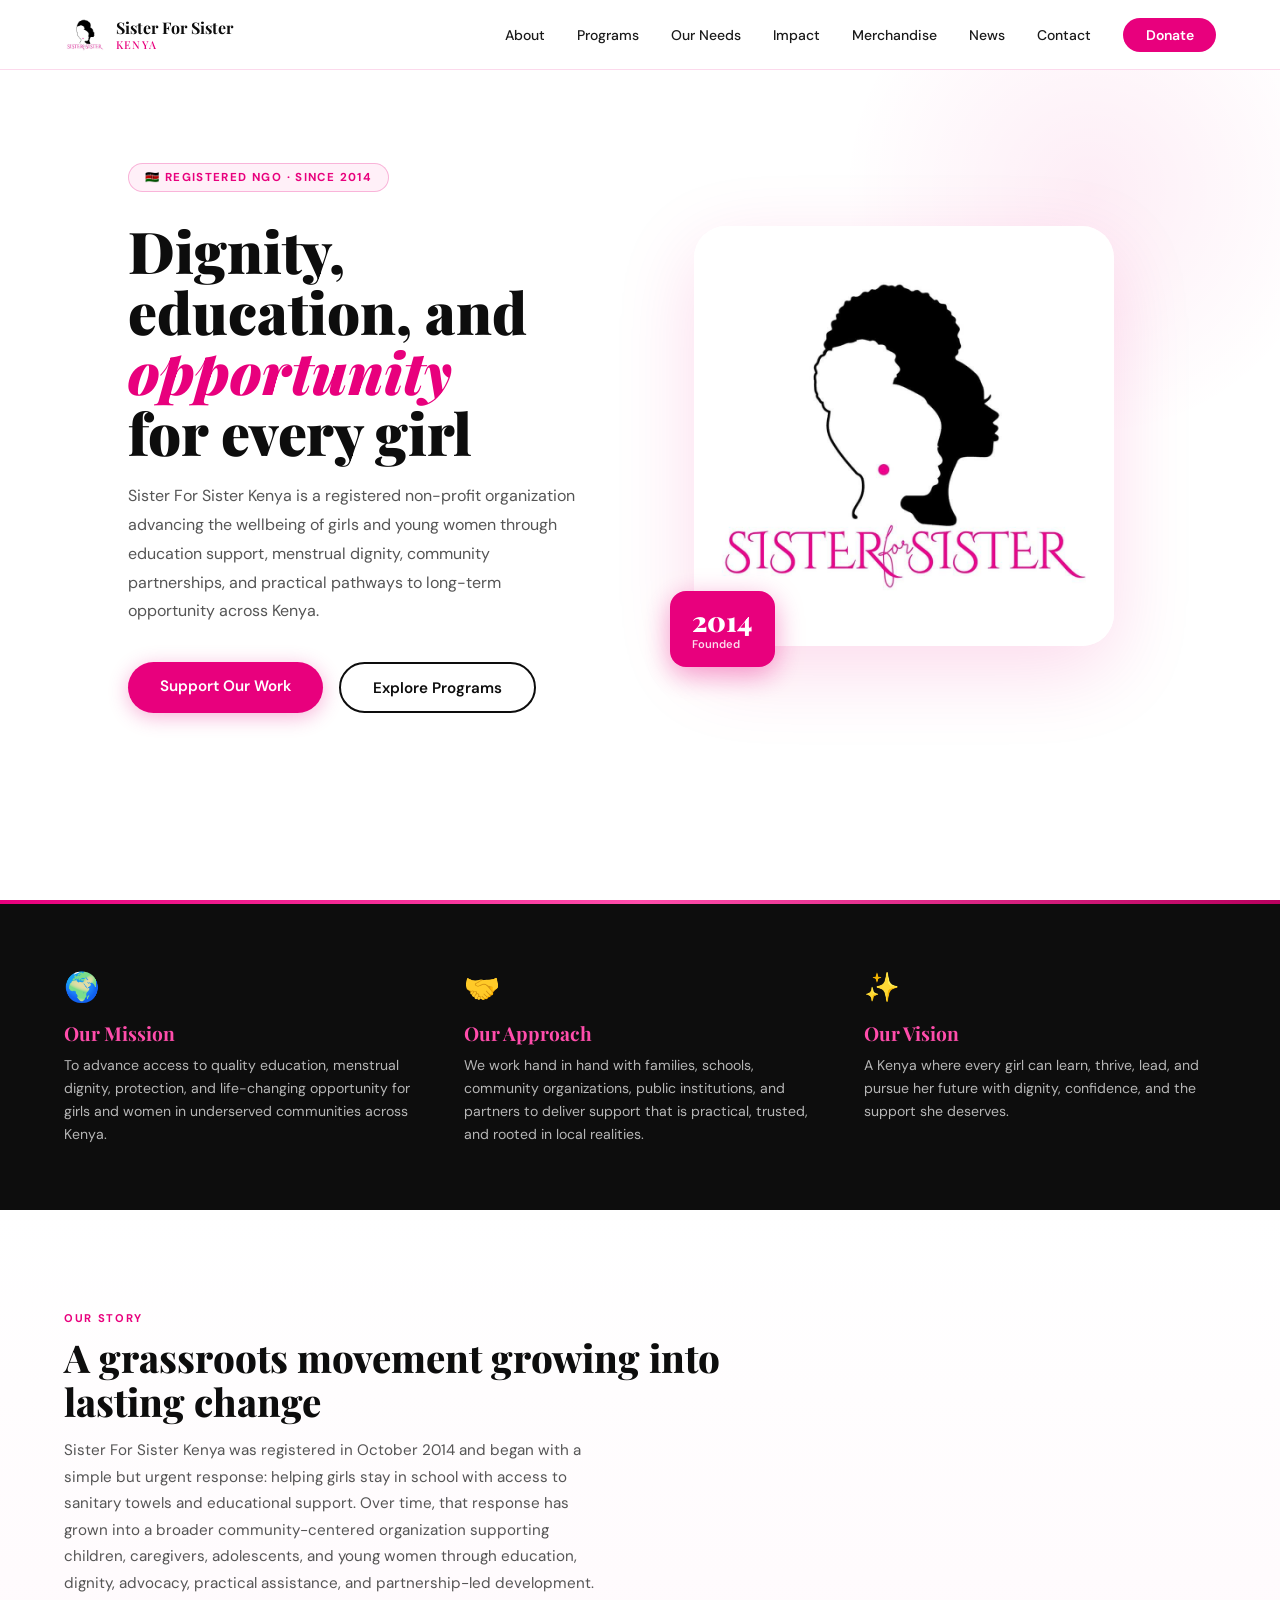
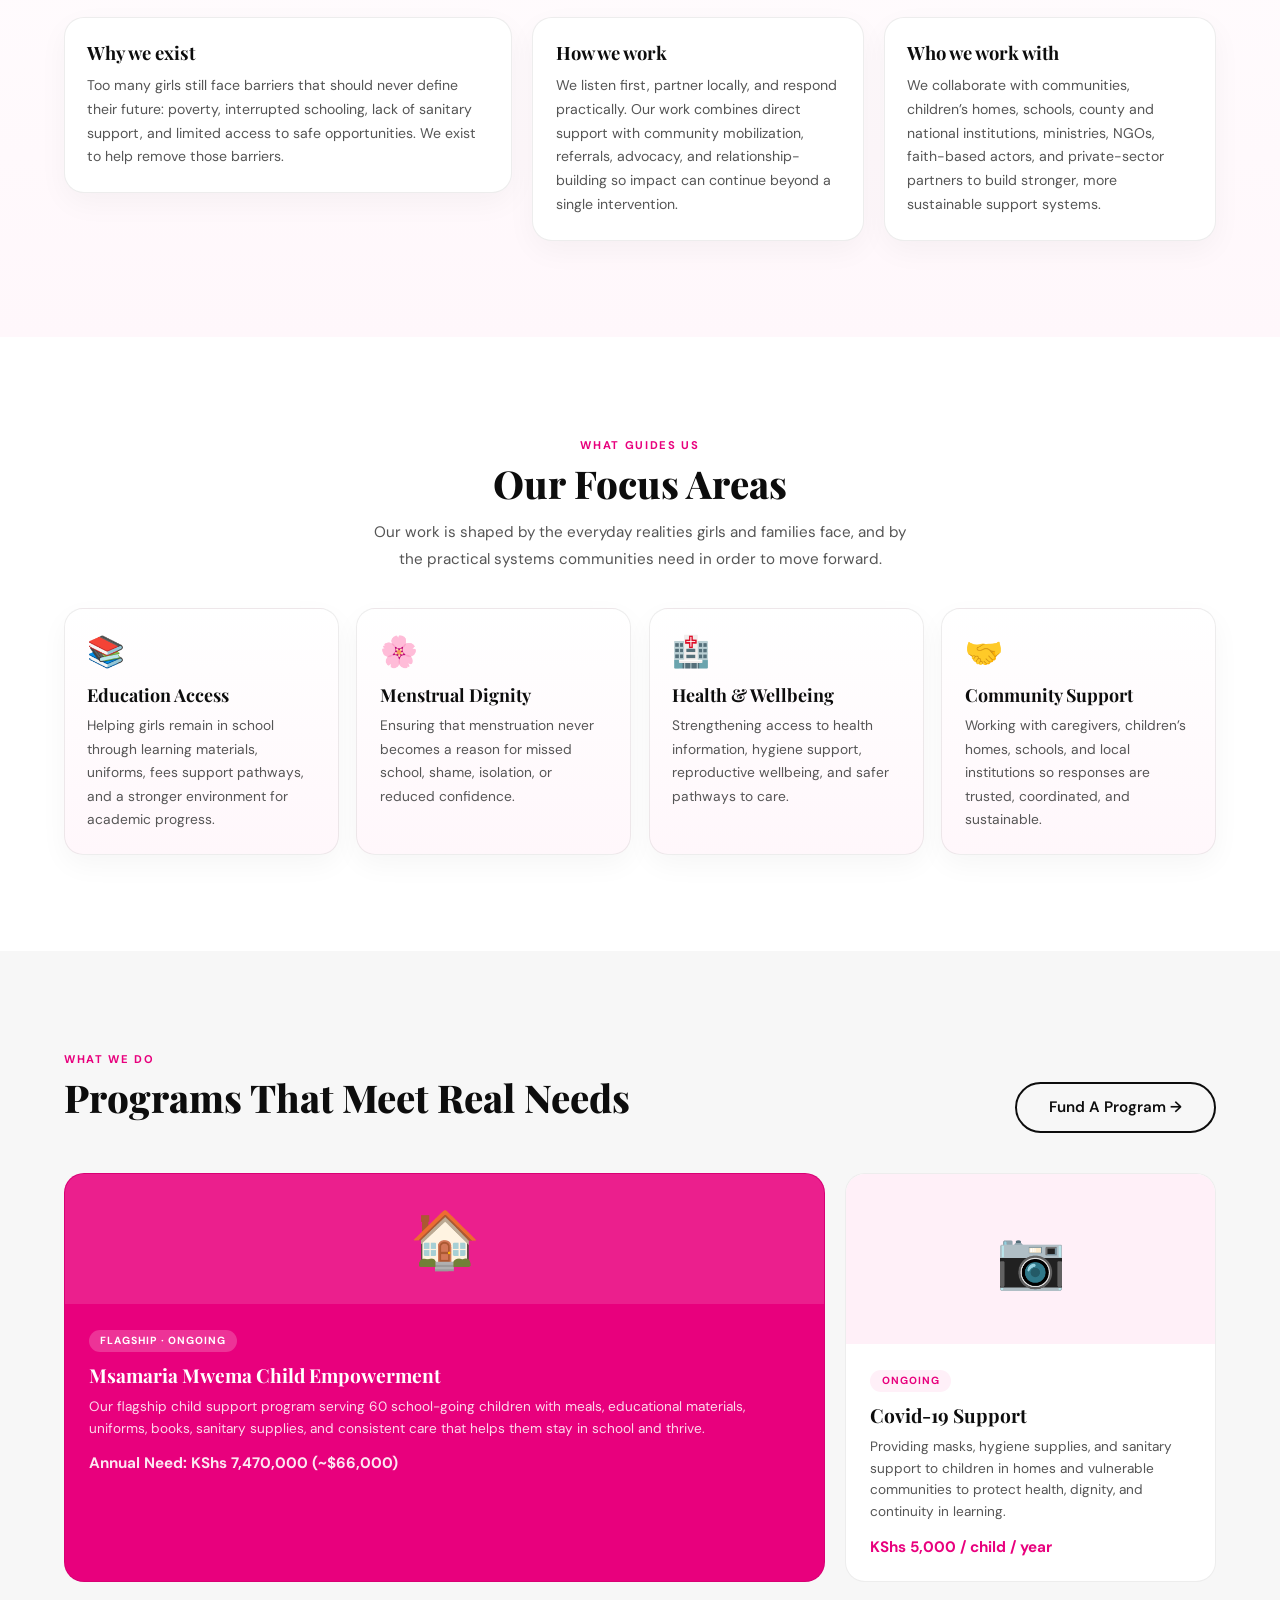
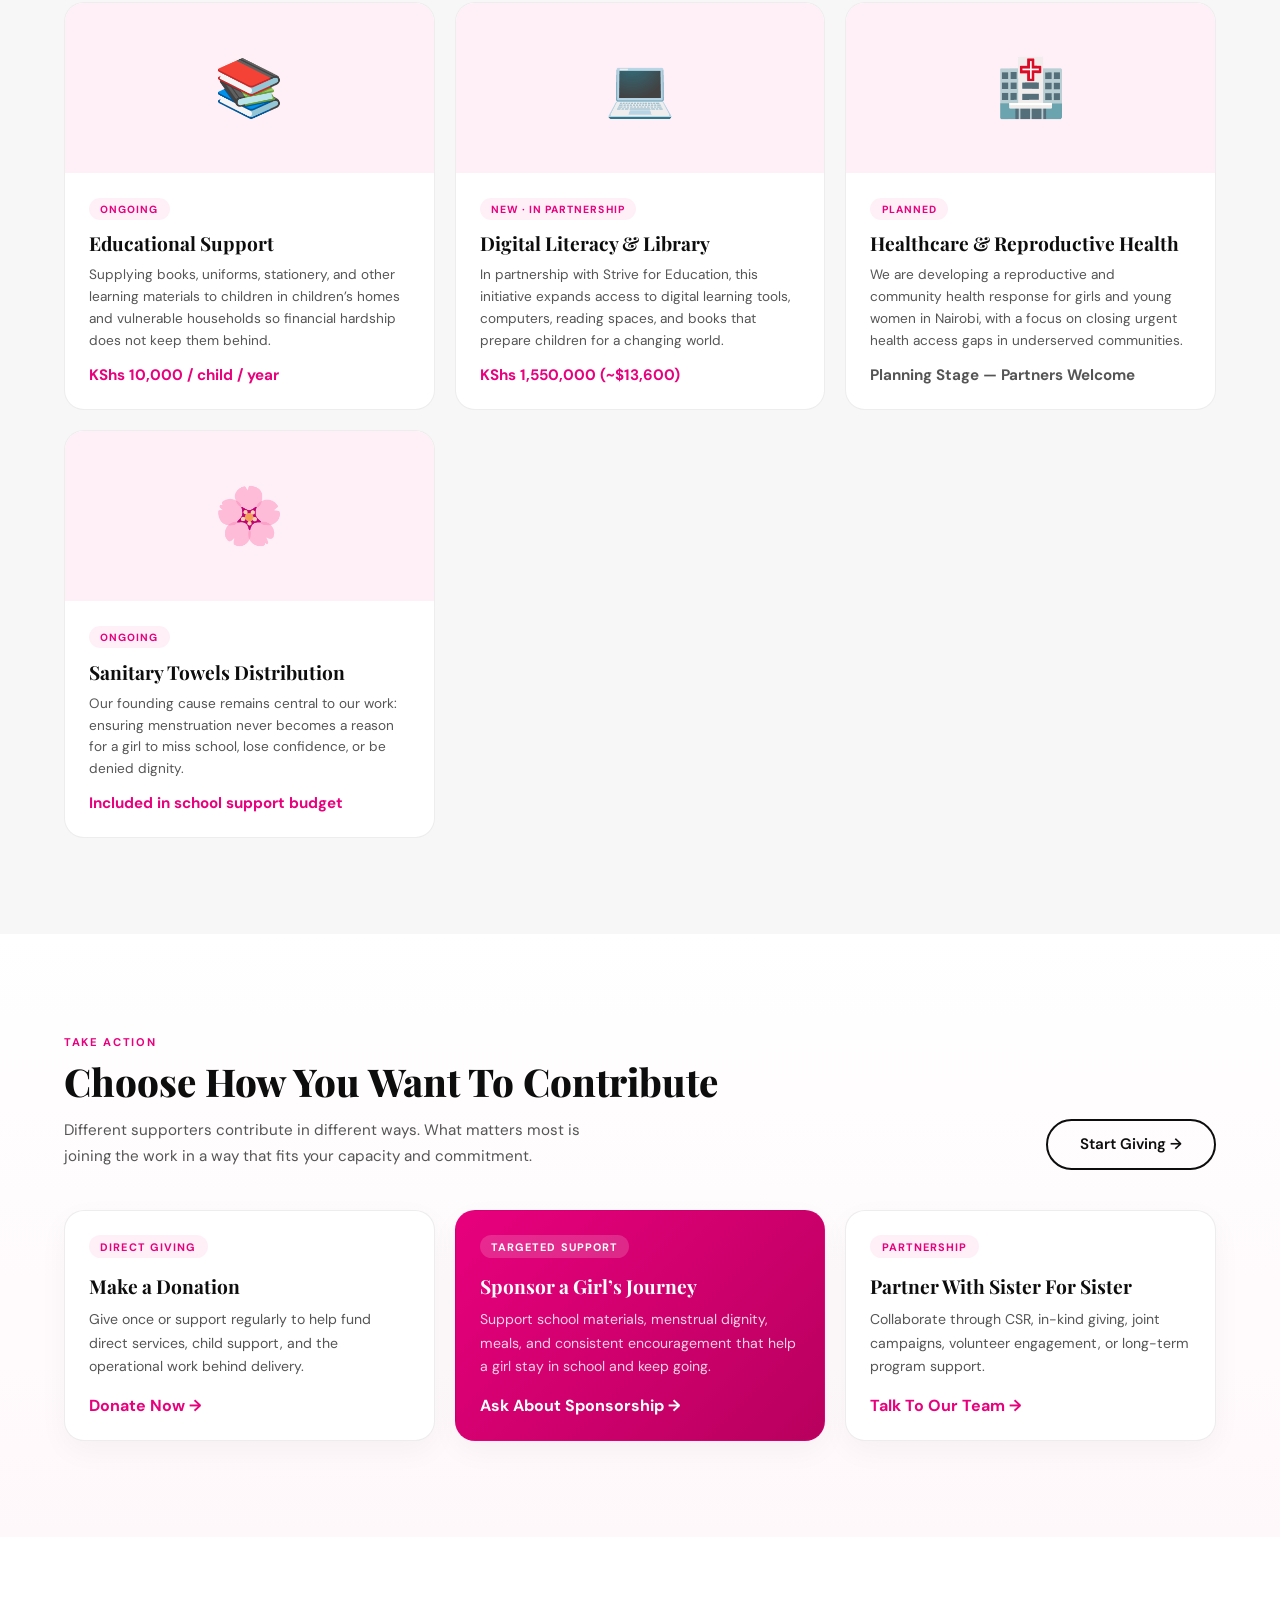
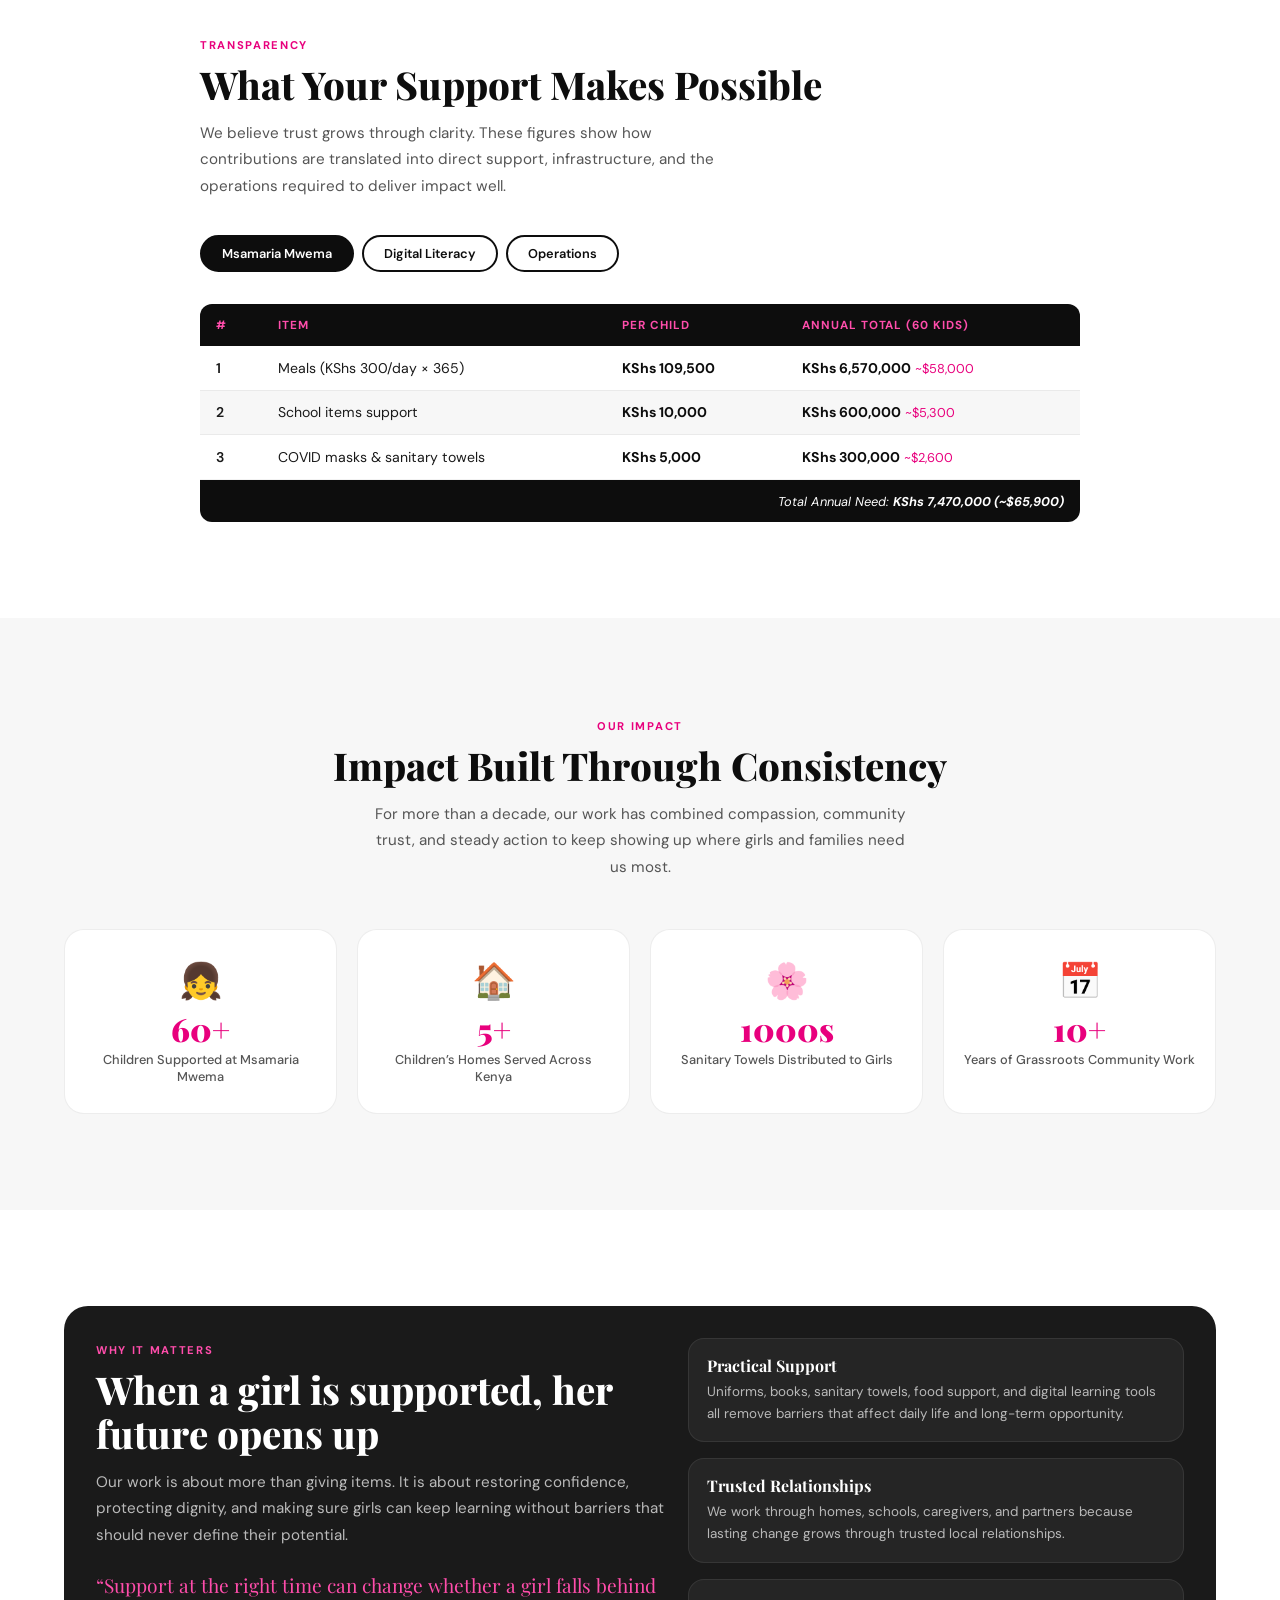
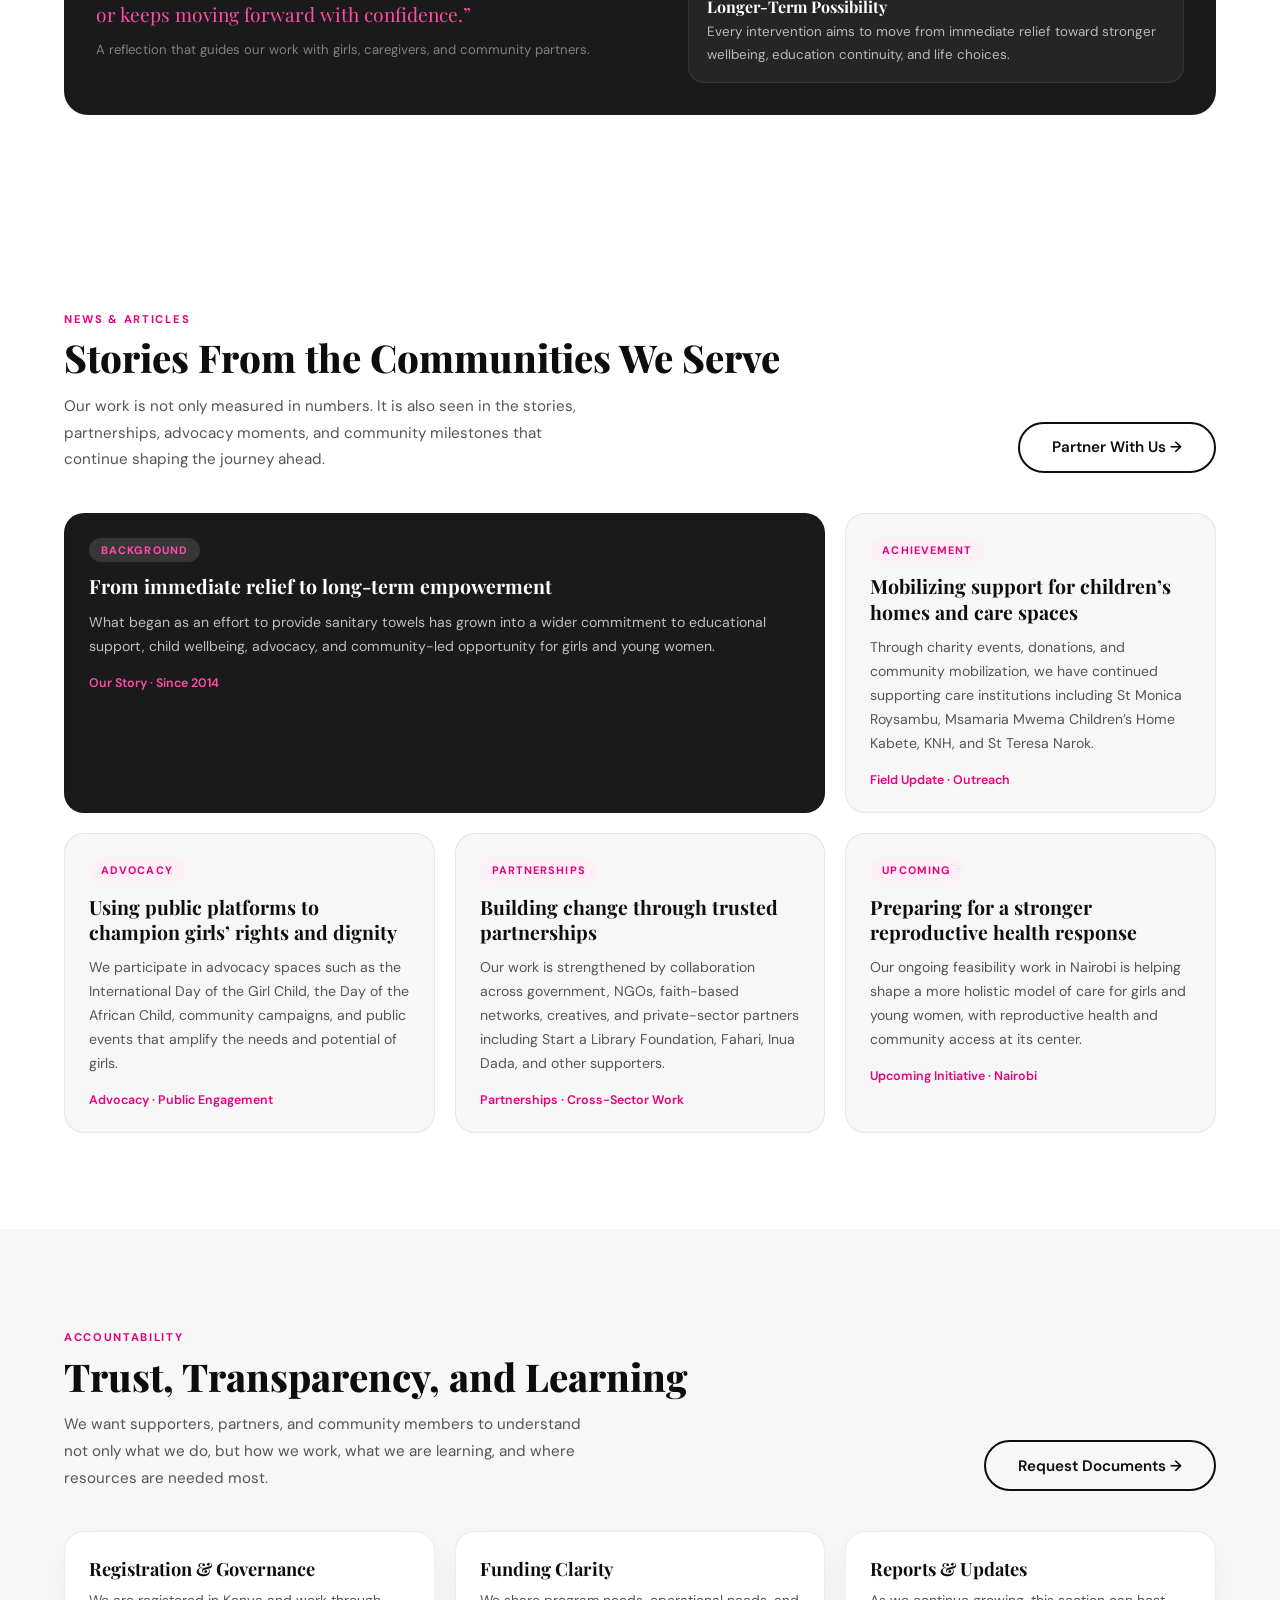
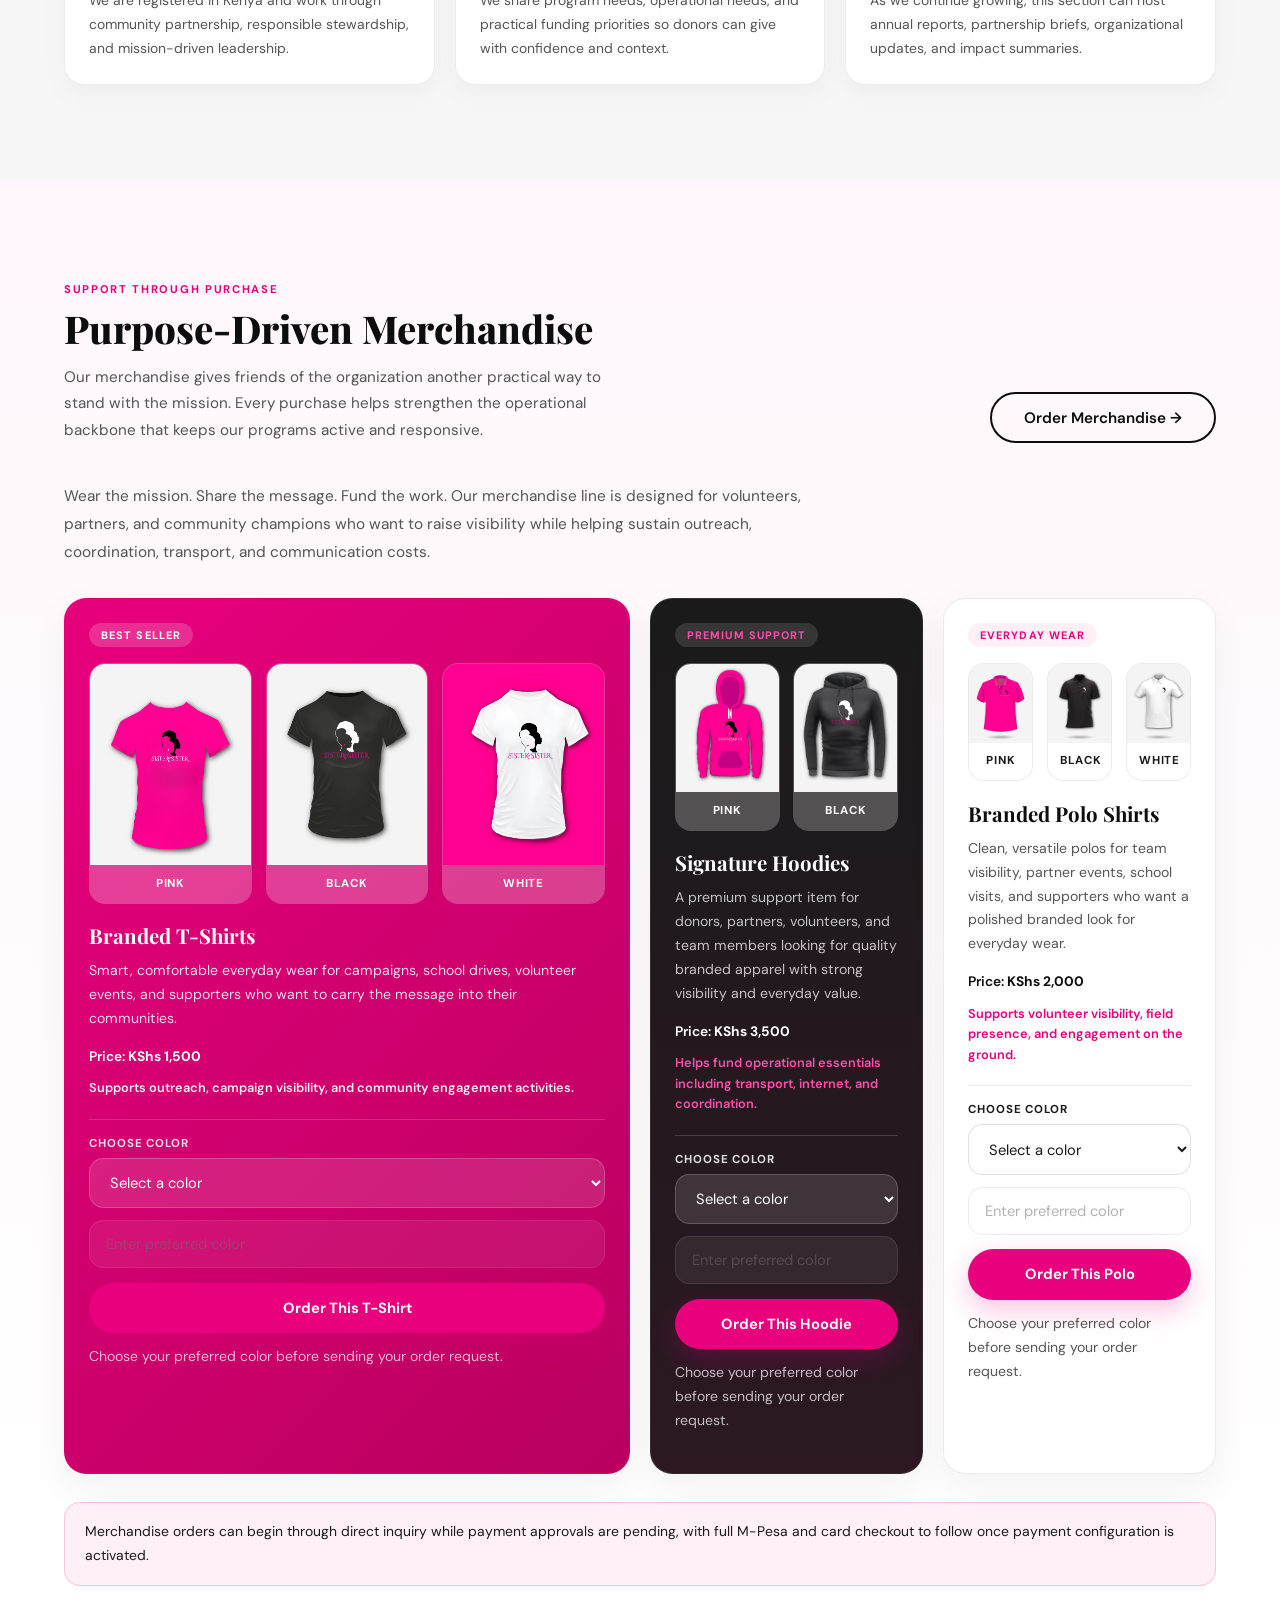
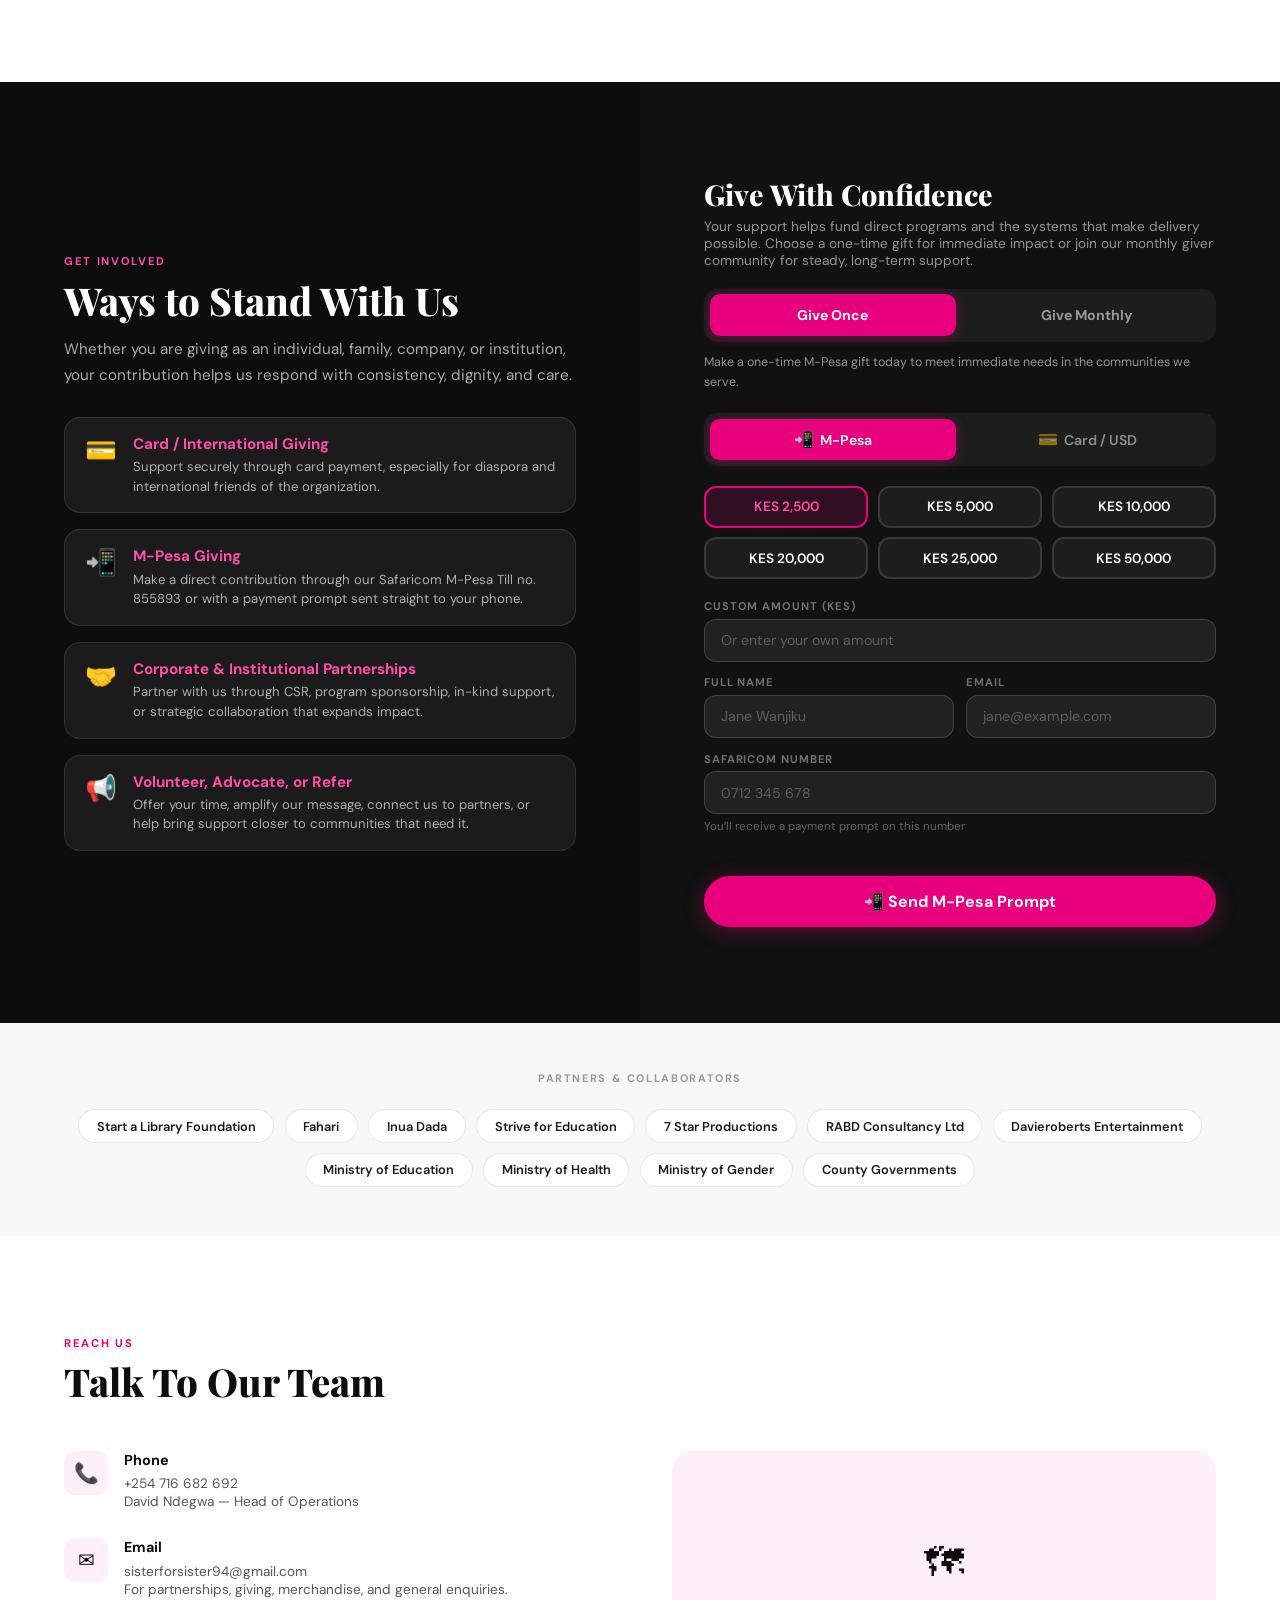
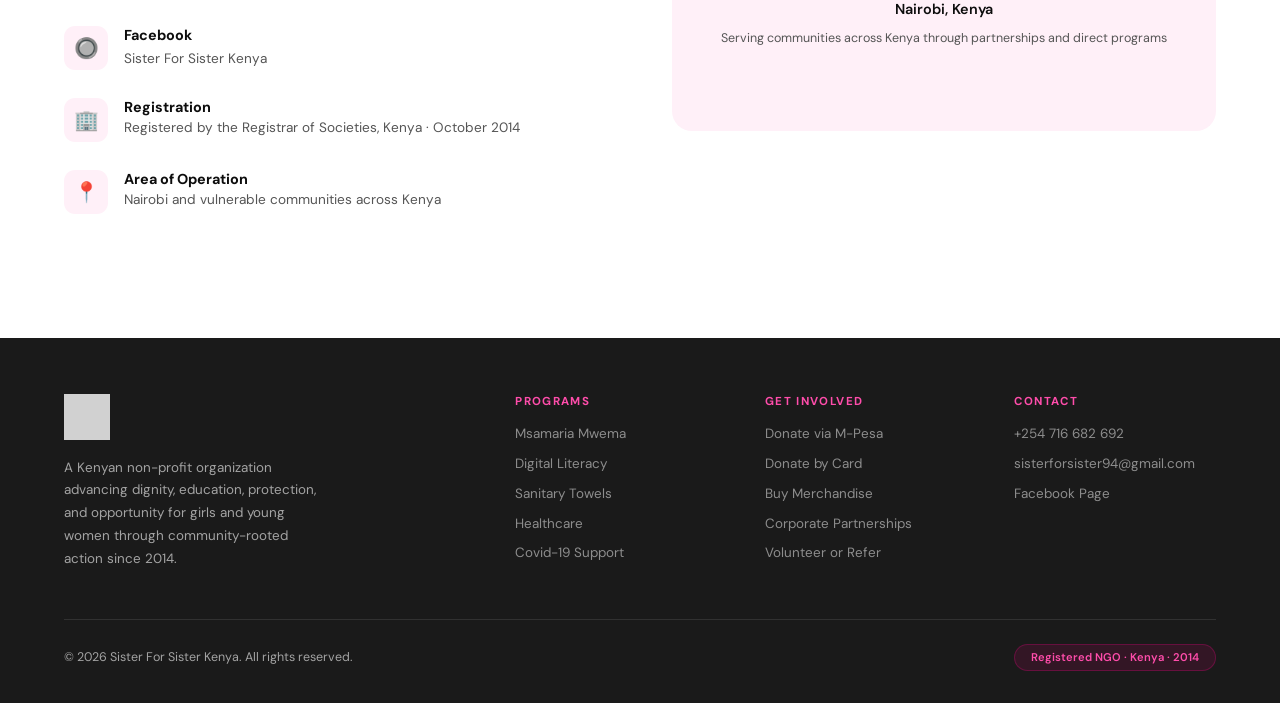
==== index.html @ 3ea76395 "fixed image path" ====
<!DOCTYPE html>
<html lang="en">
<head>
  <meta charset="UTF-8"/>
  <meta name="viewport" content="width=device-width, initial-scale=1.0"/>
  <title>Sister For Sister Kenya</title>
  <link href="https://fonts.googleapis.com/css2?family=Playfair+Display:ital,wght@0,400;0,700;0,900;1,400&family=DM+Sans:wght@300;400;500;600;700&display=swap" rel="stylesheet"/>
  <link rel="stylesheet" href="styles.css"/>
  <!-- Flutterwave.js — handles secure card & international payments -->
  <script src="https://checkout.flutterwave.com/v3.js"></script>
</head>
<body>

<!-- NAV -->
<nav id="mainNav">
  <div class="nav-logo">
    <img src="/Images/logo.jpg" alt="Sister For Sister Kenya"/>
    <span>Sister For Sister<em>Kenya</em></span>
  </div>
  <ul class="nav-links">
    <li><a href="#about">About</a></li>
    <li><a href="#programs">Programs</a></li>
    <li><a href="#needs">Our Needs</a></li>
    <li><a href="#impact">Impact</a></li>
    <li><a href="#merchandise">Merchandise</a></li>
    <li><a href="#news">News</a></li>
    <li><a href="#contact">Contact</a></li>
    <li><a href="#donate" class="nav-cta">Donate</a></li>
  </ul>
  <button class="hamburger" id="hamburger" aria-label="Menu" aria-expanded="false">
    <span></span><span></span><span></span>
  </button>
</nav>

<!-- MOBILE MENU -->
<div class="mobile-menu" id="mobileMenu">
  <a href="#about">About</a>
  <a href="#programs">Programs</a>
  <a href="#needs">Our Needs</a>
  <a href="#impact">Impact</a>
  <a href="#merchandise">Merchandise</a>
  <a href="#news">News</a>
  <a href="#contact">Contact</a>
  <a href="#donate" class="btn-pink-mob">Donate Now</a>
</div>

<!-- HERO -->
<section class="hero" id="about">
  <div class="hero-left">
    <div class="hero-eyebrow">&#127472;&#127466; Registered NGO &middot; Since 2014</div>
    <h1>Dignity, education, and<br/><span class="accent">opportunity</span><br/>for every girl</h1>
    <p class="hero-desc">Sister For Sister Kenya is a registered non-profit organization advancing the wellbeing of girls and young women through education support, menstrual dignity, community partnerships, and practical pathways to long-term opportunity across Kenya.</p>
    <div class="hero-actions">
      <a href="#donate" class="btn-pink">Support Our Work</a>
      <a href="#programs" class="btn-outline">Explore Programs</a>
    </div>
  </div>
  <div class="hero-right">
    <div class="hero-img-wrap">
      <img src="/Images/logo.jpg" alt="Sister For Sister Kenya"/>
      <div class="hero-stat">
        <div class="num">2014</div>
        <div class="lbl">Founded</div>
      </div>
    </div>
  </div>
</section>

<div class="divider"></div>

<!-- MISSION -->
<div class="mission-band">
  <div class="mission-item">
    <div class="icon">&#127757;</div>
    <h3>Our Mission</h3>
    <p>To advance access to quality education, menstrual dignity, protection, and life-changing opportunity for girls and women in underserved communities across Kenya.</p>
  </div>
  <div class="mission-item">
    <div class="icon">&#129309;</div>
    <h3>Our Approach</h3>
    <p>We work hand in hand with families, schools, community organizations, public institutions, and partners to deliver support that is practical, trusted, and rooted in local realities.</p>
  </div>
  <div class="mission-item">
    <div class="icon">&#10024;</div>
    <h3>Our Vision</h3>
    <p>A Kenya where every girl can learn, thrive, lead, and pursue her future with dignity, confidence, and the support she deserves.</p>
  </div>
</div>

<!-- STORY / BACKGROUND -->
<section class="story-section">
  <div class="story-grid">
    <div class="story-copy">
      <span class="section-label">Our Story</span>
      <h2 class="section-title">A grassroots movement growing into lasting change</h2>
      <p class="section-sub">Sister For Sister Kenya was registered in October 2014 and began with a simple but urgent response: helping girls stay in school with access to sanitary towels and educational support. Over time, that response has grown into a broader community-centered organization supporting children, caregivers, adolescents, and young women through education, dignity, advocacy, practical assistance, and partnership-led development.</p>
    </div>
    <div class="story-card">
      <h3>Why we exist</h3>
      <p>Too many girls still face barriers that should never define their future: poverty, interrupted schooling, lack of sanitary support, and limited access to safe opportunities. We exist to help remove those barriers.</p>
    </div>
    <div class="story-card">
      <h3>How we work</h3>
      <p>We listen first, partner locally, and respond practically. Our work combines direct support with community mobilization, referrals, advocacy, and relationship-building so impact can continue beyond a single intervention.</p>
    </div>
    <div class="story-card">
      <h3>Who we work with</h3>
      <p>We collaborate with communities, children&rsquo;s homes, schools, county and national institutions, ministries, NGOs, faith-based actors, and private-sector partners to build stronger, more sustainable support systems.</p>
    </div>
  </div>
</section>

<!-- PRIORITIES -->
<section class="priorities-section">
  <div class="text-center">
    <span class="section-label">What Guides Us</span>
    <h2 class="section-title">Our Focus Areas</h2>
    <p class="section-sub">Our work is shaped by the everyday realities girls and families face, and by the practical systems communities need in order to move forward.</p>
  </div>
  <div class="priorities-grid">
    <div class="priority-card">
      <div class="priority-icon">&#128218;</div>
      <h3>Education Access</h3>
      <p>Helping girls remain in school through learning materials, uniforms, fees support pathways, and a stronger environment for academic progress.</p>
    </div>
    <div class="priority-card">
      <div class="priority-icon">&#127800;</div>
      <h3>Menstrual Dignity</h3>
      <p>Ensuring that menstruation never becomes a reason for missed school, shame, isolation, or reduced confidence.</p>
    </div>
    <div class="priority-card">
      <div class="priority-icon">&#127973;</div>
      <h3>Health &amp; Wellbeing</h3>
      <p>Strengthening access to health information, hygiene support, reproductive wellbeing, and safer pathways to care.</p>
    </div>
    <div class="priority-card">
      <div class="priority-icon">&#129309;</div>
      <h3>Community Support</h3>
      <p>Working with caregivers, children&rsquo;s homes, schools, and local institutions so responses are trusted, coordinated, and sustainable.</p>
    </div>
  </div>
</section>

<!-- PROGRAMS -->
<section class="programs-section" id="programs">
  <div class="programs-header">
    <div>
      <span class="section-label">What We Do</span>
      <h2 class="section-title">Programs That Meet Real Needs</h2>
    </div>
    <a href="#donate" class="btn-outline">Fund A Program &rarr;</a>
  </div>
  <div class="programs-grid">
    <div class="program-card featured">
      <div class="card-icon-wrap">&#127968;</div>
      <div class="card-body">
        <span class="card-tag">Flagship &middot; Ongoing</span>
        <h3>Msamaria Mwema Child Empowerment</h3>
        <p>Our flagship child support program serving 60 school-going children with meals, educational materials, uniforms, books, sanitary supplies, and consistent care that helps them stay in school and thrive.</p>
        <div class="card-amount">Annual Need: KShs 7,470,000 (~&#36;66,000)</div>
      </div>
    </div>
    <div class="program-card">
      <div class="card-icon-wrap">&#128247;</div>
      <div class="card-body">
        <span class="card-tag">Ongoing</span>
        <h3>Covid-19 Support</h3>
        <p>Providing masks, hygiene supplies, and sanitary support to children in homes and vulnerable communities to protect health, dignity, and continuity in learning.</p>
        <div class="card-amount">KShs 5,000 / child / year</div>
      </div>
    </div>
    <div class="program-card">
      <div class="card-icon-wrap">&#128218;</div>
      <div class="card-body">
        <span class="card-tag">Ongoing</span>
        <h3>Educational Support</h3>
        <p>Supplying books, uniforms, stationery, and other learning materials to children in children&rsquo;s homes and vulnerable households so financial hardship does not keep them behind.</p>
        <div class="card-amount">KShs 10,000 / child / year</div>
      </div>
    </div>
    <div class="program-card">
      <div class="card-icon-wrap">&#128187;</div>
      <div class="card-body">
        <span class="card-tag">New &middot; In Partnership</span>
        <h3>Digital Literacy &amp; Library</h3>
        <p>In partnership with Strive for Education, this initiative expands access to digital learning tools, computers, reading spaces, and books that prepare children for a changing world.</p>
        <div class="card-amount">KShs 1,550,000 (~&#36;13,600)</div>
      </div>
    </div>
    <div class="program-card">
      <div class="card-icon-wrap">&#127973;</div>
      <div class="card-body">
        <span class="card-tag">Planned</span>
        <h3>Healthcare &amp; Reproductive Health</h3>
        <p>We are developing a reproductive and community health response for girls and young women in Nairobi, with a focus on closing urgent health access gaps in underserved communities.</p>
        <div class="card-amount" style="color:var(--grey)">Planning Stage &mdash; Partners Welcome</div>
      </div>
    </div>
    <div class="program-card">
      <div class="card-icon-wrap">&#127800;</div>
      <div class="card-body">
        <span class="card-tag">Ongoing</span>
        <h3>Sanitary Towels Distribution</h3>
        <p>Our founding cause remains central to our work: ensuring menstruation never becomes a reason for a girl to miss school, lose confidence, or be denied dignity.</p>
        <div class="card-amount">Included in school support budget</div>
      </div>
    </div>
  </div>
</section>

<!-- SUPPORT PATHS -->
<section class="support-paths-section">
  <div class="programs-header">
    <div>
      <span class="section-label">Take Action</span>
      <h2 class="section-title">Choose How You Want To Contribute</h2>
      <p class="section-sub">Different supporters contribute in different ways. What matters most is joining the work in a way that fits your capacity and commitment.</p>
    </div>
    <a href="#donate" class="btn-outline">Start Giving &rarr;</a>
  </div>
  <div class="support-paths-grid">
    <div class="support-path-card">
      <span class="support-tag">Direct Giving</span>
      <h3>Make a Donation</h3>
      <p>Give once or support regularly to help fund direct services, child support, and the operational work behind delivery.</p>
      <a href="#donate">Donate Now &rarr;</a>
    </div>
    <div class="support-path-card feature">
      <span class="support-tag">Targeted Support</span>
      <h3>Sponsor a Girl&rsquo;s Journey</h3>
      <p>Support school materials, menstrual dignity, meals, and consistent encouragement that help a girl stay in school and keep going.</p>
      <a href="#contact">Ask About Sponsorship &rarr;</a>
    </div>
    <div class="support-path-card">
      <span class="support-tag">Partnership</span>
      <h3>Partner With Sister For Sister</h3>
      <p>Collaborate through CSR, in-kind giving, joint campaigns, volunteer engagement, or long-term program support.</p>
      <a href="#contact">Talk To Our Team &rarr;</a>
    </div>
  </div>
</section>

<!-- FUNDING NEEDS -->
<section class="needs-section" id="needs">
  <div class="needs-inner">
    <span class="section-label">Transparency</span>
    <h2 class="section-title">What Your Support Makes Possible</h2>
    <p class="section-sub" style="margin-bottom:2.25rem">We believe trust grows through clarity. These figures show how contributions are translated into direct support, infrastructure, and the operations required to deliver impact well.</p>
    <div class="needs-tabs">
      <button class="tab-btn active" onclick="showTab('msamaria', this)">Msamaria Mwema</button>
      <button class="tab-btn" onclick="showTab('digital', this)">Digital Literacy</button>
      <button class="tab-btn" onclick="showTab('ops', this)">Operations</button>
    </div>
    <div id="tab-msamaria" class="tab-content active">
      <table class="needs-table">
        <thead><tr><th>#</th><th>Item</th><th>Per Child</th><th>Annual Total (60 kids)</th></tr></thead>
        <tbody>
          <tr><td>1</td><td>Meals (KShs 300/day &times; 365)</td><td><span class="kes">KShs 109,500</span></td><td><span class="kes">KShs 6,570,000</span><span class="usd">~&#36;58,000</span></td></tr>
          <tr><td>2</td><td>School items support</td><td><span class="kes">KShs 10,000</span></td><td><span class="kes">KShs 600,000</span><span class="usd">~&#36;5,300</span></td></tr>
          <tr><td>3</td><td>COVID masks &amp; sanitary towels</td><td><span class="kes">KShs 5,000</span></td><td><span class="kes">KShs 300,000</span><span class="usd">~&#36;2,600</span></td></tr>
        </tbody>
      </table>
      <div class="table-foot">Total Annual Need: <strong>KShs 7,470,000 (~&#36;65,900)</strong></div>
    </div>
    <div id="tab-digital" class="tab-content">
      <table class="needs-table">
        <thead><tr><th>#</th><th>Item</th><th>Unit Cost</th><th>Total Cost</th></tr></thead>
        <tbody>
          <tr><td>1</td><td>10 Smartphones / Tablets</td><td><span class="kes">KShs 30,000</span></td><td><span class="kes">KShs 300,000</span><span class="usd">~&#36;2,600</span></td></tr>
          <tr><td>2</td><td>5 Desktop computers &amp; accessories</td><td><span class="kes">KShs 50,000</span></td><td><span class="kes">KShs 250,000</span><span class="usd">~&#36;2,200</span></td></tr>
          <tr><td>3</td><td>Library equipment &amp; fittings</td><td>&mdash;</td><td><span class="kes">KShs 500,000</span><span class="usd">~&#36;4,400</span></td></tr>
          <tr><td>4</td><td>Books &amp; reading materials</td><td>&mdash;</td><td><span class="kes">KShs 500,000</span><span class="usd">~&#36;4,400</span></td></tr>
        </tbody>
      </table>
      <div class="table-foot">Total One-Off Need: <strong>KShs 1,550,000 (~&#36;13,600)</strong></div>
    </div>
    <div id="tab-ops" class="tab-content">
      <table class="needs-table">
        <thead><tr><th>#</th><th>Item</th><th>Per Month</th><th>Annual Cost</th></tr></thead>
        <tbody>
          <tr><td>1</td><td>Office space rental</td><td><span class="kes">KShs 30,000</span></td><td><span class="kes">KShs 360,000</span><span class="usd">~&#36;3,185</span></td></tr>
          <tr><td>2</td><td>Volunteer stipends</td><td><span class="kes">KShs 45,000</span></td><td><span class="kes">KShs 540,000</span><span class="usd">~&#36;4,700</span></td></tr>
          <tr><td>3</td><td>Transport, airtime, internet &amp; stationery</td><td><span class="kes">KShs 50,000</span></td><td><span class="kes">KShs 600,000</span><span class="usd">~&#36;5,300</span></td></tr>
        </tbody>
      </table>
      <div class="table-foot">Total Annual Operations: <strong>KShs 1,500,000 (~&#36;13,185)</strong></div>
    </div>
  </div>
</section>

<!-- IMPACT -->
<section class="impact-section" id="impact">
  <div class="text-center">
    <span class="section-label">Our Impact</span>
    <h2 class="section-title">Impact Built Through Consistency</h2>
    <p class="section-sub">For more than a decade, our work has combined compassion, community trust, and steady action to keep showing up where girls and families need us most.</p>
  </div>
  <div class="impact-grid">
    <div class="impact-card"><div class="em">&#128103;</div><div class="num">60+</div><div class="lbl">Children Supported at Msamaria Mwema</div></div>
    <div class="impact-card"><div class="em">&#127968;</div><div class="num">5+</div><div class="lbl">Children&rsquo;s Homes Served Across Kenya</div></div>
    <div class="impact-card"><div class="em">&#127800;</div><div class="num">1000s</div><div class="lbl">Sanitary Towels Distributed to Girls</div></div>
    <div class="impact-card"><div class="em">&#128197;</div><div class="num">10+</div><div class="lbl">Years of Grassroots Community Work</div></div>
  </div>
</section>

<!-- STORY HIGHLIGHT -->
<section class="story-highlight-section">
  <div class="story-highlight-card">
    <div class="story-highlight-copy">
      <span class="section-label">Why It Matters</span>
      <h2 class="section-title">When a girl is supported, her future opens up</h2>
      <p class="section-sub">Our work is about more than giving items. It is about restoring confidence, protecting dignity, and making sure girls can keep learning without barriers that should never define their potential.</p>
      <blockquote class="story-quote">&ldquo;Support at the right time can change whether a girl falls behind or keeps moving forward with confidence.&rdquo;</blockquote>
      <p class="story-attrib">A reflection that guides our work with girls, caregivers, and community partners.</p>
    </div>
    <div class="story-highlight-points">
      <div class="highlight-point">
        <h3>Practical Support</h3>
        <p>Uniforms, books, sanitary towels, food support, and digital learning tools all remove barriers that affect daily life and long-term opportunity.</p>
      </div>
      <div class="highlight-point">
        <h3>Trusted Relationships</h3>
        <p>We work through homes, schools, caregivers, and partners because lasting change grows through trusted local relationships.</p>
      </div>
      <div class="highlight-point">
        <h3>Longer-Term Possibility</h3>
        <p>Every intervention aims to move from immediate relief toward stronger wellbeing, education continuity, and life choices.</p>
      </div>
    </div>
  </div>
</section>

<!-- NEWS / ARTICLES -->
<section class="articles-section" id="news">
  <div class="programs-header">
    <div>
      <span class="section-label">News &amp; Articles</span>
      <h2 class="section-title">Stories From the Communities We Serve</h2>
      <p class="section-sub">Our work is not only measured in numbers. It is also seen in the stories, partnerships, advocacy moments, and community milestones that continue shaping the journey ahead.</p>
    </div>
    <a href="#contact" class="btn-outline">Partner With Us &rarr;</a>
  </div>
  <div class="articles-grid">
    <article class="article-card article-featured">
      <span class="article-tag">Background</span>
      <h3>From immediate relief to long-term empowerment</h3>
      <p>What began as an effort to provide sanitary towels has grown into a wider commitment to educational support, child wellbeing, advocacy, and community-led opportunity for girls and young women.</p>
      <div class="article-meta">Our Story &middot; Since 2014</div>
    </article>
    <article class="article-card">
      <span class="article-tag">Achievement</span>
      <h3>Mobilizing support for children&rsquo;s homes and care spaces</h3>
      <p>Through charity events, donations, and community mobilization, we have continued supporting care institutions including St Monica Roysambu, Msamaria Mwema Children&rsquo;s Home Kabete, KNH, and St Teresa Narok.</p>
      <div class="article-meta">Field Update &middot; Outreach</div>
    </article>
    <article class="article-card">
      <span class="article-tag">Advocacy</span>
      <h3>Using public platforms to champion girls&rsquo; rights and dignity</h3>
      <p>We participate in advocacy spaces such as the International Day of the Girl Child, the Day of the African Child, community campaigns, and public events that amplify the needs and potential of girls.</p>
      <div class="article-meta">Advocacy &middot; Public Engagement</div>
    </article>
    <article class="article-card">
      <span class="article-tag">Partnerships</span>
      <h3>Building change through trusted partnerships</h3>
      <p>Our work is strengthened by collaboration across government, NGOs, faith-based networks, creatives, and private-sector partners including Start a Library Foundation, Fahari, Inua Dada, and other supporters.</p>
      <div class="article-meta">Partnerships &middot; Cross-Sector Work</div>
    </article>
    <article class="article-card">
      <span class="article-tag">Upcoming</span>
      <h3>Preparing for a stronger reproductive health response</h3>
      <p>Our ongoing feasibility work in Nairobi is helping shape a more holistic model of care for girls and young women, with reproductive health and community access at its center.</p>
      <div class="article-meta">Upcoming Initiative &middot; Nairobi</div>
    </article>
  </div>
</section>

<!-- TRUST / DOCUMENTS -->
<section class="trust-section">
  <div class="programs-header">
    <div>
      <span class="section-label">Accountability</span>
      <h2 class="section-title">Trust, Transparency, and Learning</h2>
      <p class="section-sub">We want supporters, partners, and community members to understand not only what we do, but how we work, what we are learning, and where resources are needed most.</p>
    </div>
    <a href="#contact" class="btn-outline">Request Documents &rarr;</a>
  </div>
  <div class="trust-grid">
    <div class="trust-card">
      <h3>Registration &amp; Governance</h3>
      <p>We are registered in Kenya and work through community partnership, responsible stewardship, and mission-driven leadership.</p>
    </div>
    <div class="trust-card">
      <h3>Funding Clarity</h3>
      <p>We share program needs, operational needs, and practical funding priorities so donors can give with confidence and context.</p>
    </div>
    <div class="trust-card">
      <h3>Reports &amp; Updates</h3>
      <p>As we continue growing, this section can host annual reports, partnership briefs, organizational updates, and impact summaries.</p>
    </div>
  </div>
</section>

<!-- MERCHANDISE -->
<section class="merch-section" id="merchandise">
  <div class="programs-header">
    <div>
      <span class="section-label">Support Through Purchase</span>
      <h2 class="section-title">Purpose-Driven Merchandise</h2>
      <p class="section-sub">Our merchandise gives friends of the organization another practical way to stand with the mission. Every purchase helps strengthen the operational backbone that keeps our programs active and responsive.</p>
    </div>
    <a href="#contact" class="btn-outline">Order Merchandise &rarr;</a>
  </div>
  <div class="merch-intro">
    <p>Wear the mission. Share the message. Fund the work. Our merchandise line is designed for volunteers, partners, and community champions who want to raise visibility while helping sustain outreach, coordination, transport, and communication costs.</p>
  </div>
  <div class="merch-grid">
    <article class="merch-card featured">
      <span class="merch-badge">Best Seller</span>
      <div class="merch-gallery merch-gallery-three">
        <figure class="merch-photo">
          <img src="/Images/pinkTee.jpeg" alt="Pink Sister for Sister Kenya T-shirt">
          <figcaption>Pink</figcaption>
        </figure>
        <figure class="merch-photo">
          <img src="/Images/blackTee.jpeg" alt="Black Sister for Sister Kenya T-shirt">
          <figcaption>Black</figcaption>
        </figure>
        <figure class="merch-photo">
          <img src="/Images/whiteTee.jpeg" alt="White Sister for Sister Kenya T-shirt">
          <figcaption>White</figcaption>
        </figure>
      </div>
      <h3>Branded T-Shirts</h3>
      <p>Smart, comfortable everyday wear for campaigns, school drives, volunteer events, and supporters who want to carry the message into their communities.</p>
      <div class="merch-meta">Price: <strong> KShs 1,500 </strong></div>
      <div class="merch-purpose">Supports outreach, campaign visibility, and community engagement activities.</div>
      <div class="merch-order">
        <label class="merch-order-label" for="teeColor">Choose Color</label>
        <select class="merch-select merch-color-select" id="teeColor" data-product="Branded T-Shirts" data-price="KShs 1,500">
          <option value="">Select a color</option>
          <option value="Black">Black</option>
          <option value="White">White</option>
          <option value="Pink">Pink</option>
          <option value="Other">Other</option>
        </select>
        <input class="merch-other-color" id="teeOtherColor" type="text" placeholder="Enter preferred color" aria-label="Other T-shirt color" disabled>
        <button type="button" class="merch-order-btn" data-product="Branded T-Shirts" data-price="KShs 1,500" data-select="teeColor" data-other="teeOtherColor">Order This T-Shirt</button>
        <p class="merch-order-note">Choose your preferred color before sending your order request.</p>
      </div>
    </article>
    <article class="merch-card premium">
      <span class="merch-badge">Premium Support</span>
      <div class="merch-gallery merch-gallery-two">
        <figure class="merch-photo">
          <img src="/Images/pinkHoodie.jpeg" alt="Pink Sister for Sister Kenya hoodie">
          <figcaption>Pink</figcaption>
        </figure>
        <figure class="merch-photo">
          <img src="/Images/blackHoodie.jpeg" alt="Black Sister for Sister Kenya hoodie">
          <figcaption>Black</figcaption>
        </figure>
      </div>
      <h3>Signature Hoodies</h3>
      <p>A premium support item for donors, partners, volunteers, and team members looking for quality branded apparel with strong visibility and everyday value.</p>
      <div class="merch-meta"> Price: <strong>KShs 3,500</strong></div>
      <div class="merch-purpose">Helps fund operational essentials including transport, internet, and coordination.</div>
      <div class="merch-order">
        <label class="merch-order-label" for="hoodieColor">Choose Color</label>
        <select class="merch-select merch-color-select" id="hoodieColor" data-product="Signature Hoodies" data-price="KShs 3,500">
          <option value="">Select a color</option>
          <option value="Black">Black</option>
          <option value="White">White</option>
          <option value="Pink">Pink</option>
          <option value="Other">Other</option>
        </select>
        <input class="merch-other-color" id="hoodieOtherColor" type="text" placeholder="Enter preferred color" aria-label="Other hoodie color" disabled>
        <button type="button" class="merch-order-btn" data-product="Signature Hoodies" data-price="KShs 3,500" data-select="hoodieColor" data-other="hoodieOtherColor">Order This Hoodie</button>
        <p class="merch-order-note">Choose your preferred color before sending your order request.</p>
      </div>
    </article>
    <article class="merch-card">
      <span class="merch-badge">Everyday Wear</span>
      <div class="merch-gallery merch-gallery-three">
        <figure class="merch-photo">
          <img src="/Images/pinkPolo.jpeg" alt="Pink Sister for Sister Kenya polo shirt">
          <figcaption>Pink</figcaption>
        </figure>
        <figure class="merch-photo">
          <img src="/Images/blackPolo.jpeg" alt="Black Sister for Sister Kenya polo shirt">
          <figcaption>Black</figcaption>
        </figure>
        <figure class="merch-photo">
          <img src="/Images/whitePolo.jpeg" alt="White Sister for Sister Kenya polo shirt">
          <figcaption>White</figcaption>
        </figure>
      </div>
      <h3>Branded Polo Shirts</h3>
      <p>Clean, versatile polos for team visibility, partner events, school visits, and supporters who want a polished branded look for everyday wear.</p>
      <div class="merch-meta">Price: <strong>KShs 2,000</strong></div>
      <div class="merch-purpose">Supports volunteer visibility, field presence, and engagement on the ground.</div>
      <div class="merch-order">
        <label class="merch-order-label" for="poloColor">Choose Color</label>
        <select class="merch-select merch-color-select" id="poloColor" data-product="Branded Polo Shirts" data-price="KShs 2,000">
          <option value="">Select a color</option>
          <option value="Black">Black</option>
          <option value="White">White</option>
          <option value="Pink">Pink</option>
          <option value="Other">Other</option>
        </select>
        <input class="merch-other-color" id="poloOtherColor" type="text" placeholder="Enter preferred color" aria-label="Other polo color" disabled>
        <button type="button" class="merch-order-btn" data-product="Branded Polo Shirts" data-price="KShs 2,000" data-select="poloColor" data-other="poloOtherColor">Order This Polo</button>
        <p class="merch-order-note">Choose your preferred color before sending your order request.</p>
      </div>
    </article>
  </div>
  <div class="merch-note">
    <p>Merchandise orders can begin through direct inquiry while payment approvals are pending, with full M-Pesa and card checkout to follow once payment configuration is activated.</p>
  </div>
</section>

<!-- DONATE — M-PESA STK PUSH + FLUTTERWAVE -->
<div class="donate-section" id="donate">

  <!-- LEFT: Ways to Help -->
  <div class="donate-left">
    <span class="section-label">Get Involved</span>
    <h2 class="section-title">Ways to Stand With Us</h2>
    <p class="section-sub">Whether you are giving as an individual, family, company, or institution, your contribution helps us respond with consistency, dignity, and care.</p>
    <div class="help-ways">
      <div class="help-way"><div class="ico">&#128179;</div><div><h4>Card / International Giving</h4><p>Support securely through card payment, especially for diaspora and international friends of the organization.</p></div></div>
      <div class="help-way"><div class="ico">&#128242;</div><div><h4>M-Pesa Giving</h4><p>Make a direct contribution through our Safaricom M-Pesa Till no. 855893 or with a payment prompt sent straight to your phone.</p></div></div>
      <div class="help-way"><div class="ico">&#129309;</div><div><h4>Corporate &amp; Institutional Partnerships</h4><p>Partner with us through CSR, program sponsorship, in-kind support, or strategic collaboration that expands impact.</p></div></div>
      <div class="help-way"><div class="ico">&#128226;</div><div><h4>Volunteer, Advocate, or Refer</h4><p>Offer your time, amplify our message, connect us to partners, or help bring support closer to communities that need it.</p></div></div>
    </div>
  </div>

  <!-- RIGHT: Payment Form -->
  <div class="donate-right">

    <div class="donate-intro">
      <h2 class="section-title">Give With Confidence</h2>
      <p>Your support helps fund direct programs and the systems that make delivery possible. Choose a one-time gift for immediate impact or join our monthly giver community for steady, long-term support.</p>
    </div>

    <div class="giving-mode-wrap">
      <div class="giving-mode-bar" role="tablist" aria-label="Donation frequency">
        <button type="button" class="giving-mode-btn active" data-mode="once">Give Once</button>
        <button type="button" class="giving-mode-btn" data-mode="monthly">Give Monthly</button>
      </div>
      <p class="giving-mode-note" id="givingModeNote">Make a one-time gift today to meet immediate needs in the communities we serve.</p>
    </div>

    <!-- Payment method tabs -->
    <div class="pay-tabs-bar">
      <button class="pay-tab active" data-tab="mpesa">
        <span class="pay-tab-icon">&#128242;</span> M-Pesa
      </button>
      <button class="pay-tab" data-tab="card">
        <span class="pay-tab-icon">&#128179;</span> Card / USD
      </button>
    </div>

    <div class="pay-panels">

      <!-- M-PESA PANEL -->
      <div class="pay-panel active" id="panel-mpesa">
        <form id="mpesaForm">
          <div class="amount-section">
            <div class="amount-grid">
              <button type="button" class="amount-btn selected" data-panel="mpesa" data-amount="2500">KES 2,500</button>
              <button type="button" class="amount-btn" data-panel="mpesa" data-amount="5000">KES 5,000</button>
              <button type="button" class="amount-btn" data-panel="mpesa" data-amount="10000">KES 10,000</button>
              <button type="button" class="amount-btn" data-panel="mpesa" data-amount="20000">KES 20,000</button>
              <button type="button" class="amount-btn" data-panel="mpesa" data-amount="25000">KES 25,000</button>
              <button type="button" class="amount-btn" data-panel="mpesa" data-amount="50000">KES 50,000</button>
            </div>
          </div>
          <div class="field-group">
            <label>Custom Amount (KES)</label>
            <input type="number" class="custom-amount" data-panel="mpesa" placeholder="Or enter your own amount" min="100"/>
          </div>
          <div class="form-row">
            <div class="field-group">
              <label>Full Name</label>
              <input type="text" id="mpesaName" placeholder="Jane Wanjiku" required/>
            </div>
            <div class="field-group">
              <label>Email</label>
              <input type="email" id="mpesaEmail" placeholder="jane@example.com" required/>
            </div>
          </div>
          <div class="field-group">
            <label>Safaricom Number</label>
            <input type="tel" id="mpesaPhone" placeholder="0712 345 678" required/>
            <small class="field-hint">You&rsquo;ll receive a payment prompt on this number</small>
          </div>
          <p class="pay-error" id="mpesaError"></p>
          <button type="submit" class="donate-cta" id="mpesaBtn">&#128242; Send M-Pesa Prompt</button>
        </form>

        <!-- M-Pesa pending state -->
        <div id="mpesaPending" style="display:none;text-align:center;padding:2rem 0">
          <div style="font-size:3rem;margin-bottom:1rem">&#128242;</div>
          <h3 style="color:var(--white);font-family:'Playfair Display',serif;margin-bottom:0.5rem">Check Your Phone</h3>
          <p style="color:rgba(255,255,255,0.6);font-size:0.9rem">A payment prompt has been sent to</p>
          <p style="color:var(--pink-light);font-weight:700;font-size:1.1rem;margin:0.5rem 0" class="pending-phone"></p>
          <p style="color:rgba(255,255,255,0.5);font-size:0.82rem">Enter your M-Pesa PIN to complete the donation.<br/>This page will update automatically.</p>
          <div class="mpesa-pulse">&#8226; &#8226; &#8226;</div>
        </div>
      </div>

      <!-- CARD PANEL -->
      <div class="pay-panel" id="panel-card">
        <form id="cardForm">
          <div class="amount-section">
            <div class="amount-grid">
              <button type="button" class="amount-btn selected" data-panel="card" data-amount="25">$25</button>
              <button type="button" class="amount-btn" data-panel="card" data-amount="50">$50</button>
              <button type="button" class="amount-btn" data-panel="card" data-amount="100">$100</button>
              <button type="button" class="amount-btn" data-panel="card" data-amount="250">$250</button>
              <button type="button" class="amount-btn" data-panel="card" data-amount="500">$500</button>
              <button type="button" class="amount-btn" data-panel="card" data-amount="1000">$1,000</button>
            </div>
          </div>
          <div class="field-group">
            <label>Custom Amount (USD)</label>
            <input type="number" class="custom-amount" data-panel="card" placeholder="Or enter your own amount" min="5"/>
          </div>
          <div class="form-row">
            <div class="field-group">
              <label>Full Name</label>
              <input type="text" id="cardName" placeholder="Jane Wanjiku" required/>
            </div>
            <div class="field-group">
              <label>Email</label>
              <input type="email" id="cardEmail" placeholder="jane@example.com" required/>
            </div>
          </div>
          <p class="pay-error" id="cardError"></p>
          <button type="submit" class="donate-cta">&#128179; Donate by Card</button>
          <p class="card-note">International card giving is shown in USD. We recommend replacing Flutterwave with a recurring-friendly platform such as Paystack or PayPal for final production rollout.</p>
        </form>
      </div>

    </div><!-- /.pay-panels -->

    <!-- SUCCESS STATE -->
    <div id="donateSuccess" style="display:none;text-align:center;padding:2.5rem 0">
      <div style="font-size:3.5rem;margin-bottom:1rem">&#127881;</div>
      <h3 style="font-family:'Playfair Display',serif;font-size:1.6rem;color:var(--white);margin-bottom:0.5rem">Thank you, <span class="s-name"></span>!</h3>
      <p style="color:rgba(255,255,255,0.6);font-size:0.9rem">Your <span class="s-method"></span> donation of <strong style="color:var(--pink-light)"><span class="s-amount"></span></strong> has been received.</p>
      <p style="color:rgba(255,255,255,0.45);font-size:0.78rem;margin-top:0.5rem" class="s-ref"></p>
      <p style="color:rgba(255,255,255,0.55);font-size:0.88rem;margin-top:1rem">Together we are empowering the girl child across Kenya. &#127800;</p>
    </div>

  </div><!-- /.donate-right -->
</div>

<!-- PARTNERS -->
<div class="partners-band">
  <p class="partners-label">Partners &amp; Collaborators</p>
  <div class="partners-wrap">
    <span class="partner-chip">Start a Library Foundation</span>
    <span class="partner-chip">Fahari</span>
    <span class="partner-chip">Inua Dada</span>
    <span class="partner-chip">Strive for Education</span>
    <span class="partner-chip">7 Star Productions</span>
    <span class="partner-chip">RABD Consultancy Ltd</span>
    <span class="partner-chip">Davieroberts Entertainment</span>
    <span class="partner-chip">Ministry of Education</span>
    <span class="partner-chip">Ministry of Health</span>
    <span class="partner-chip">Ministry of Gender</span>
    <span class="partner-chip">County Governments</span>
  </div>
</div>

<!-- CONTACT -->
<section class="contact-section" id="contact">
  <span class="section-label">Reach Us</span>
  <h2 class="section-title">Talk To Our Team</h2>
  <div class="contact-grid">
    <div>
      <div class="contact-item"><div class="ico-wrap">&#128222;</div><div><h4>Phone</h4><a href="tel:+254716682692">+254 716 682 692</a><p>David Ndegwa &mdash; Head of Operations</p></div></div>
      <div class="contact-item"><div class="ico-wrap">&#9993;</div><div><h4>Email</h4><a href="mailto:sisterforsister94@gmail.com">sisterforsister94@gmail.com</a><p>For partnerships, giving, merchandise, and general enquiries.</p></div></div>
      <div class="contact-item"><div class="ico-wrap">&#128280;</div><div><h4>Facebook</h4><a href="https://web.facebook.com/sisterforsisterkenya" target="_blank" rel="noopener">Sister For Sister Kenya</a></div></div>
      <div class="contact-item"><div class="ico-wrap">&#127970;</div><div><h4>Registration</h4><p>Registered by the Registrar of Societies, Kenya &middot; October 2014</p></div></div>
      <div class="contact-item"><div class="ico-wrap">&#128205;</div><div><h4>Area of Operation</h4><p>Nairobi and vulnerable communities across Kenya</p></div></div>
    </div>
    <div class="map-ph">
      <span>&#128506;</span>
      <p>Nairobi, Kenya</p>
      <small>Serving communities across Kenya through partnerships and direct programs</small>
    </div>
  </div>
</section>

<!-- FOOTER -->
<footer>
  <div class="footer-top">
    <div class="footer-brand">
      <img src="/Images/logo.jpg" alt="Sister For Sister Kenya"/>
      <p>A Kenyan non-profit organization advancing dignity, education, protection, and opportunity for girls and young women through community-rooted action since 2014.</p>
    </div>
    <div class="footer-col">
      <h4>Programs</h4>
      <ul>
        <li><a href="#programs">Msamaria Mwema</a></li>
        <li><a href="#programs">Digital Literacy</a></li>
        <li><a href="#programs">Sanitary Towels</a></li>
        <li><a href="#programs">Healthcare</a></li>
        <li><a href="#programs">Covid-19 Support</a></li>
      </ul>
    </div>
    <div class="footer-col">
      <h4>Get Involved</h4>
      <ul>
        <li><a href="#donate">Donate via M-Pesa</a></li>
        <li><a href="#donate">Donate by Card</a></li>
        <li><a href="#merchandise">Buy Merchandise</a></li>
        <li><a href="#donate">Corporate Partnerships</a></li>
        <li><a href="#contact">Volunteer or Refer</a></li>
      </ul>
    </div>
    <div class="footer-col">
      <h4>Contact</h4>
      <ul>
        <li><a href="tel:+254716682692">+254 716 682 692</a></li>
        <li><a href="mailto:sisterforsister94@gmail.com">sisterforsister94@gmail.com</a></li>
        <li><a href="https://web.facebook.com/sisterforsisterkenya" target="_blank" rel="noopener">Facebook Page</a></li>
      </ul>
    </div>
  </div>
  <div class="footer-bottom">
    <p>&copy; 2026 Sister For Sister Kenya. All rights reserved.</p>
    <span class="reg-badge">Registered NGO &middot; Kenya &middot; 2014</span>
  </div>
</footer>

<script src="main.js"></script>
</body>
</html>
---- styles.css ----
/* Sister For Sister Kenya — styles.css */
:root {
  --pink: #E8007D;
  --pink-dark: #B8005E;
  --pink-light: #FF4DAB;
  --pink-pale: #FFF0F8;
  --black: #0D0D0D;
  --charcoal: #1A1A1A;
  --grey: #555;
  --light: #F7F7F7;
  --white: #FFFFFF;
  --border: rgba(232,0,125,0.15);
}
*,*::before,*::after { box-sizing: border-box; margin: 0; padding: 0; }
html { scroll-behavior: smooth; }
body { font-family: 'DM Sans', sans-serif; background: var(--white); color: var(--black); overflow-x: hidden; }

/* ── NAV ── */
nav { position: fixed; top: 0; left: 0; right: 0; z-index: 200; 
      display: flex; 
      align-items: center; 
      justify-content: space-between; 
      padding: 0.85rem 4rem; 
      background: rgba(255,255,255,0.96); 
      backdrop-filter: blur(14px); 
      border-bottom: 1px solid var(--border); 
      transition: box-shadow 0.3s; }
nav.scrolled { box-shadow: 0 2px 24px rgba(232,0,125,0.1); }
.nav-logo { display: flex; align-items: center; gap: 0.6rem; }
.nav-logo img { height: 42px; width: 42px; object-fit: contain; }
.nav-logo span { font-family: 'Playfair Display', serif; font-size: 1rem; font-weight: 700; color: var(--black); line-height: 1.2; }
.nav-logo span em { display: block; font-style: normal; font-size: 0.68rem; font-weight: 500; color: var(--pink); letter-spacing: 0.12em; text-transform: uppercase; }
.nav-links { display: flex; gap: 2rem; list-style: none; }
.nav-links a { text-decoration: none; font-size: 0.875rem; font-weight: 500; color: var(--charcoal); position: relative; transition: color 0.2s; }
.nav-links a::after { content: ''; position: absolute; bottom: -3px; left: 0; right: 0; height: 2px; background: var(--pink); transform: scaleX(0); transform-origin: left; transition: transform 0.3s; }
.nav-links a:hover { color: var(--pink); }
.nav-links a:hover::after { transform: scaleX(1); }
.nav-cta { background: var(--pink) !important; color: var(--white) !important; padding: 0.5rem 1.4rem; border-radius: 2rem; font-weight: 600 !important; transition: background 0.2s, transform 0.2s !important; }
.nav-cta:hover { background: var(--pink-dark) !important; transform: translateY(-1px); }
.nav-cta::after { display: none !important; }
.hamburger { display: none; flex-direction: column; gap: 5px; cursor: pointer; background: none; border: none; padding: 4px; }
.hamburger span { display: block; height: 2px; width: 24px; background: var(--black); border-radius: 2px; transition: all 0.3s; }

/* Mobile Menu */
.mobile-menu { display: none; position: fixed; inset: 0; top: 68px; background: var(--white); padding: 2rem 1.5rem; flex-direction: column; gap: 1.25rem; z-index: 199; border-top: 1px solid var(--border); }
.mobile-menu.open { display: flex; }
.mobile-menu a { font-size: 1rem; font-weight: 600; color: var(--black); text-decoration: none; padding: 0.5rem 0; border-bottom: 1px solid var(--border); }
.mobile-menu a.btn-pink-mob { border: none; background: var(--pink); color: var(--white); padding: 0.75rem 1.5rem; border-radius: 2rem; text-align: center; margin-top: 0.5rem; }

/* ── HERO ── */
.hero { min-height: 100vh; display: grid; grid-template-columns: 1fr 1fr; padding-top: 72px; position: relative; overflow: hidden; }
.hero::before { content: ''; position: absolute; top: -60px; right: -60px; width: 500px; height: 500px; border-radius: 50%; background: radial-gradient(circle, rgba(232,0,125,0.07) 0%, transparent 70%); pointer-events: none; z-index: 0; }
.hero-left { display: flex; flex-direction: column; justify-content: center; padding: 5rem 3rem 5rem 4rem; position: relative; z-index: 1; }
.hero-eyebrow { display: inline-flex; align-items: center; gap: 0.5rem; background: var(--pink-pale); border: 1px solid rgba(232,0,125,0.25); color: var(--pink); font-size: 0.72rem; font-weight: 700; padding: 0.4rem 1rem; border-radius: 2rem; letter-spacing: 0.12em; text-transform: uppercase; margin-bottom: 1.75rem; width: fit-content; animation: fadeUp 0.7s ease both; }
.hero h1 { font-family: 'Playfair Display', serif; font-size: clamp(2.8rem, 4.5vw, 4.8rem); font-weight: 900; line-height: 1.05; color: var(--black); margin-bottom: 1.25rem; animation: fadeUp 0.7s ease 0.12s both; }
.hero h1 .accent { color: var(--pink); font-style: italic; }
.hero-desc { font-size: 1rem; line-height: 1.8; color: var(--grey); max-width: 460px; margin-bottom: 2.25rem; animation: fadeUp 0.7s ease 0.24s both; }
.hero-actions { display: flex; gap: 1rem; flex-wrap: wrap; animation: fadeUp 0.7s ease 0.36s both; }
.hero-right { display: flex; align-items: center; justify-content: center; padding: 5rem 4rem 5rem 1rem; position: relative; z-index: 1; animation: fadeIn 1s ease 0.2s both; }
.hero-img-wrap { position: relative; max-width: 420px; width: 100%; }
.hero-img-wrap img { width: 100%; border-radius: 2rem; box-shadow: 0 24px 80px rgba(232,0,125,0.15); }
.hero-stat { position: absolute; bottom: -1rem; left: -1.5rem; background: var(--pink); color: var(--white); border-radius: 1rem; padding: 1rem 1.4rem; box-shadow: 0 8px 28px rgba(232,0,125,0.4); animation: float 3s ease-in-out infinite; }
.hero-stat .num { font-family: 'Playfair Display', serif; font-size: 1.75rem; font-weight: 900; line-height: 1; }
.hero-stat .lbl { font-size: 0.7rem; font-weight: 600; opacity: 0.85; margin-top: 2px; }

/* ── BUTTONS ── */
.btn-pink { background: var(--pink); color: var(--white); padding: 0.85rem 2rem; border-radius: 3rem; font-size: 0.95rem; font-weight: 600; text-decoration: none; border: none; cursor: pointer; transition: background 0.2s, transform 0.2s, box-shadow 0.2s; box-shadow: 0 4px 20px rgba(232,0,125,0.3); display: inline-block; }
.btn-pink:hover { background: var(--pink-dark); transform: translateY(-2px); box-shadow: 0 6px 28px rgba(232,0,125,0.45); }
.btn-outline { background: transparent; color: var(--black); padding: 0.85rem 2rem; border-radius: 3rem; font-size: 0.95rem; font-weight: 600; text-decoration: none; border: 2px solid var(--black); cursor: pointer; transition: all 0.2s; display: inline-block; }
.btn-outline:hover { background: var(--black); color: var(--white); transform: translateY(-2px); }

/* ── DIVIDER ── */
.divider { height: 4px; background: linear-gradient(to right, var(--pink), #FF4DAB, var(--pink-dark)); }

/* ── MISSION BAND ── */
.mission-band { background: var(--black); padding: 4rem; display: grid; grid-template-columns: repeat(3,1fr); gap: 3rem; }
.mission-item { color: var(--white); }
.mission-item .icon { font-size: 1.8rem; margin-bottom: 0.85rem; }
.mission-item h3 { font-family: 'Playfair Display', serif; font-size: 1.2rem; color: var(--pink-light); margin-bottom: 0.5rem; }
.mission-item p { font-size: 0.88rem; line-height: 1.65; color: rgba(255,255,255,0.7); }

/* ── SECTION SHARED ── */
section { padding: 6rem 4rem; }
.section-label { display: inline-block; font-size: 0.7rem; font-weight: 700; text-transform: uppercase; letter-spacing: 0.15em; color: var(--pink); margin-bottom: 0.6rem; }
.section-title { font-family: 'Playfair Display', serif; font-size: clamp(1.8rem, 3vw, 2.8rem); font-weight: 800; line-height: 1.15; color: var(--black); margin-bottom: 0.85rem; }
.section-sub { font-size: 0.95rem; line-height: 1.75; color: var(--grey); max-width: 540px; }
.text-center { text-align: center; }
.text-center .section-sub { margin: 0 auto; }

/* ── STORY ── */
.story-section { background: linear-gradient(180deg, #fff 0%, #fff7fb 100%); }
.story-grid { display: grid; grid-template-columns: 1.35fr 1fr 1fr; gap: 1.25rem; align-items: start; }
.story-copy { grid-column: span 3; max-width: 760px; }
.story-card { background: var(--white); border: 1px solid rgba(0,0,0,0.07); border-radius: 1.25rem; padding: 1.4rem; box-shadow: 0 10px 30px rgba(0,0,0,0.04); }
.story-card h3 { font-family: 'Playfair Display', serif; font-size: 1.15rem; color: var(--black); margin-bottom: 0.55rem; }
.story-card p { font-size: 0.88rem; line-height: 1.7; color: var(--grey); }

/* ── PRIORITIES ── */
.priorities-section { background: var(--white); }
.priorities-grid { display: grid; grid-template-columns: repeat(4, 1fr); gap: 1.1rem; margin-top: 2.25rem; }
.priority-card {
  background: linear-gradient(180deg, #fff 0%, #fff7fb 100%);
  border: 1px solid rgba(0,0,0,0.07);
  border-radius: 1.2rem;
  padding: 1.4rem;
  box-shadow: 0 10px 28px rgba(0,0,0,0.04);
}
.priority-icon { font-size: 1.9rem; margin-bottom: 0.8rem; }
.priority-card h3 {
  font-family: 'Playfair Display', serif;
  font-size: 1.12rem;
  margin-bottom: 0.5rem;
  color: var(--black);
}
.priority-card p { font-size: 0.86rem; line-height: 1.7; color: var(--grey); }

/* ── PROGRAMS ── */
.programs-section { background: var(--light); }
.programs-header { display: flex; justify-content: space-between; align-items: flex-end; margin-bottom: 2.5rem; flex-wrap: wrap; gap: 1rem; }
.programs-grid { display: grid; grid-template-columns: repeat(3,1fr); gap: 1.25rem; }
.program-card { background: var(--white); border-radius: 1.25rem; overflow: hidden; border: 1px solid rgba(0,0,0,0.07); transition: transform 0.3s, box-shadow 0.3s; }
.program-card:hover { transform: translateY(-5px); box-shadow: 0 16px 48px rgba(0,0,0,0.1); }
.program-card.featured { grid-column: span 2; background: var(--pink); }
.card-icon-wrap { height: 170px; display: flex; align-items: center; justify-content: center; font-size: 3.5rem; background: var(--pink-pale); }
.program-card.featured .card-icon-wrap { background: rgba(255,255,255,0.12); height: 130px; }
.card-body { padding: 1.5rem; }
.card-tag { display: inline-block; background: var(--pink-pale); color: var(--pink); font-size: 0.65rem; font-weight: 700; letter-spacing: 0.1em; text-transform: uppercase; padding: 0.28rem 0.7rem; border-radius: 2rem; margin-bottom: 0.65rem; }
.program-card.featured .card-tag { background: rgba(255,255,255,0.2); color: var(--white); }
.card-body h3 { font-family: 'Playfair Display', serif; font-size: 1.2rem; font-weight: 700; color: var(--black); margin-bottom: 0.5rem; }
.program-card.featured .card-body h3 { color: var(--white); }
.card-body p { font-size: 0.85rem; line-height: 1.6; color: var(--grey); }
.program-card.featured .card-body p { color: rgba(255,255,255,0.85); }
.card-amount { margin-top: 0.85rem; font-weight: 700; font-size: 0.95rem; color: var(--pink); }
.program-card.featured .card-amount { color: rgba(255,255,255,0.9); }

/* ── SUPPORT PATHS ── */
.support-paths-section { background: linear-gradient(180deg, #fff 0%, #fff8fb 100%); }
.support-paths-grid { display: grid; grid-template-columns: repeat(3, 1fr); gap: 1.25rem; }
.support-path-card {
  background: var(--white);
  border: 1px solid rgba(0,0,0,0.07);
  border-radius: 1.25rem;
  padding: 1.5rem;
  box-shadow: 0 10px 30px rgba(0,0,0,0.04);
}
.support-path-card.feature {
  background: linear-gradient(135deg, var(--pink) 0%, var(--pink-dark) 100%);
  border-color: rgba(232,0,125,0.3);
}
.support-tag {
  display: inline-block;
  margin-bottom: 0.9rem;
  padding: 0.28rem 0.7rem;
  border-radius: 999px;
  background: var(--pink-pale);
  color: var(--pink);
  font-size: 0.68rem;
  font-weight: 700;
  letter-spacing: 0.1em;
  text-transform: uppercase;
}
.support-path-card.feature .support-tag {
  background: rgba(255,255,255,0.16);
  color: var(--white);
}
.support-path-card h3 {
  font-family: 'Playfair Display', serif;
  font-size: 1.2rem;
  margin-bottom: 0.55rem;
  color: var(--black);
}
.support-path-card.feature h3 { color: var(--white); }
.support-path-card p {
  font-size: 0.88rem;
  line-height: 1.7;
  color: var(--grey);
  margin-bottom: 1rem;
}
.support-path-card.feature p { color: rgba(255,255,255,0.82); }
.support-path-card a {
  color: var(--pink);
  font-weight: 700;
  text-decoration: none;
}
.support-path-card.feature a { color: var(--white); }

/* ── NEEDS ── */
.needs-section { background: var(--white); }
.needs-inner { max-width: 880px; margin: 0 auto; }
.needs-tabs { display: flex; gap: 0.5rem; margin-bottom: 2rem; flex-wrap: wrap; }
.tab-btn { padding: 0.5rem 1.25rem; border-radius: 2rem; border: 2px solid var(--black); font-weight: 600; font-size: 0.8rem; cursor: pointer; background: transparent; color: var(--black); transition: all 0.2s; font-family: inherit; }
.tab-btn.active { background: var(--black); color: var(--white); }
.tab-content { display: none; }
.tab-content.active { display: block; }
.needs-table { width: 100%; border-collapse: collapse; }
.needs-table thead th { text-align: left; padding: 0.8rem 1rem; background: var(--black); color: var(--pink-light); font-size: 0.73rem; font-weight: 700; letter-spacing: 0.08em; text-transform: uppercase; }
.needs-table thead th:first-child { border-radius: 0.75rem 0 0 0; }
.needs-table thead th:last-child { border-radius: 0 0.75rem 0 0; }
.needs-table tbody tr:nth-child(even) { background: var(--light); }
.needs-table tbody tr:nth-child(odd) { background: var(--white); }
.needs-table tbody td { padding: 0.8rem 1rem; font-size: 0.88rem; color: var(--charcoal); border-bottom: 1px solid rgba(0,0,0,0.05); }
.needs-table tbody td:first-child { font-weight: 600; }
.kes { color: var(--black); font-weight: 700; }
.usd { color: var(--pink); font-size: 0.8rem; margin-left: 4px; }
.table-foot { background: var(--black); color: var(--white); padding: 0.8rem 1rem; border-radius: 0 0 0.75rem 0.75rem; font-size: 0.8rem; font-style: italic; text-align: right; }

/* ── IMPACT ── */
.impact-section { background: var(--light); }
.impact-grid { display: grid; grid-template-columns: repeat(4,1fr); gap: 1.25rem; margin-top: 3rem; }
.impact-card { background: var(--white); border-radius: 1.25rem; padding: 1.75rem 1.25rem; text-align: center; border: 1px solid rgba(0,0,0,0.07); transition: transform 0.3s, box-shadow 0.3s; }
.impact-card:hover { transform: translateY(-4px); box-shadow: 0 12px 32px rgba(0,0,0,0.08); }
.impact-card .em { font-size: 2.2rem; margin-bottom: 0.6rem; }
.impact-card .num { font-family: 'Playfair Display', serif; font-size: 2rem; font-weight: 900; color: var(--pink); line-height: 1; margin-bottom: 0.35rem; }
.impact-card .lbl { font-size: 0.8rem; color: var(--grey); font-weight: 500; line-height: 1.35; }

/* ── STORY HIGHLIGHT ── */
.story-highlight-section { background: var(--white); }
.story-highlight-card {
  display: grid;
  grid-template-columns: 1.15fr 1fr;
  gap: 1.4rem;
  background: var(--charcoal);
  border-radius: 1.5rem;
  padding: 2rem;
}
.story-highlight-copy .section-label { color: var(--pink-light); }
.story-highlight-copy .section-title { color: var(--white); }
.story-highlight-copy .section-sub { color: rgba(255,255,255,0.7); max-width: 100%; }
.story-quote {
  margin-top: 1.4rem;
  font-family: 'Playfair Display', serif;
  font-size: 1.2rem;
  line-height: 1.5;
  color: var(--pink-light);
}
.story-attrib {
  margin-top: 0.8rem;
  font-size: 0.82rem;
  color: rgba(255,255,255,0.45);
}
.story-highlight-points {
  display: flex;
  flex-direction: column;
  gap: 1rem;
}
.highlight-point {
  background: rgba(255,255,255,0.05);
  border: 1px solid rgba(255,255,255,0.08);
  border-radius: 1rem;
  padding: 1rem 1.1rem;
}
.highlight-point h3 {
  color: var(--white);
  font-family: 'Playfair Display', serif;
  font-size: 1rem;
  margin-bottom: 0.3rem;
}
.highlight-point p {
  font-size: 0.84rem;
  line-height: 1.65;
  color: rgba(255,255,255,0.68);
}

/* ── ARTICLES ── */
.articles-section { background: var(--white); }
.articles-grid { display: grid; grid-template-columns: repeat(3, 1fr); gap: 1.25rem; margin-top: 2.5rem; }
.article-card { background: var(--light); border: 1px solid rgba(0,0,0,0.07); border-radius: 1.25rem; padding: 1.5rem; transition: transform 0.25s, box-shadow 0.25s; }
.article-card:hover { transform: translateY(-4px); box-shadow: 0 14px 36px rgba(0,0,0,0.08); }
.article-featured { grid-column: span 2; background: var(--charcoal); }
.article-tag { display: inline-block; margin-bottom: 0.8rem; padding: 0.3rem 0.75rem; border-radius: 999px; background: var(--pink-pale); color: var(--pink); font-size: 0.68rem; font-weight: 700; letter-spacing: 0.1em; text-transform: uppercase; }
.article-featured .article-tag { background: rgba(255,255,255,0.12); color: var(--pink-light); }
.article-card h3 { font-family: 'Playfair Display', serif; font-size: 1.22rem; line-height: 1.3; margin-bottom: 0.7rem; color: var(--black); }
.article-featured h3 { color: var(--white); }
.article-card p { font-size: 0.88rem; line-height: 1.7; color: var(--grey); }
.article-featured p { color: rgba(255,255,255,0.72); }
.article-meta { margin-top: 1rem; font-size: 0.78rem; font-weight: 600; color: var(--pink); }
.article-featured .article-meta { color: var(--pink-light); }

/* ── TRUST ── */
.trust-section { background: var(--light); }
.trust-grid { display: grid; grid-template-columns: repeat(3, 1fr); gap: 1.25rem; }
.trust-card {
  background: var(--white);
  border-radius: 1.25rem;
  border: 1px solid rgba(0,0,0,0.07);
  padding: 1.5rem;
  box-shadow: 0 10px 28px rgba(0,0,0,0.04);
}
.trust-card h3 {
  font-family: 'Playfair Display', serif;
  font-size: 1.14rem;
  color: var(--black);
  margin-bottom: 0.5rem;
}
.trust-card p { font-size: 0.87rem; line-height: 1.7; color: var(--grey); }

/* ── MERCHANDISE ── */
.merch-section { background: linear-gradient(180deg, #fff7fb 0%, #ffffff 100%); }
.merch-intro { max-width: 760px; margin-bottom: 2rem; }
.merch-intro p { font-size: 0.96rem; line-height: 1.8; color: var(--grey); }
.merch-grid { display: grid; grid-template-columns: repeat(4, 1fr); gap: 1.25rem; }
.merch-card {
  position: relative;
  background: var(--white);
  border: 1px solid rgba(0,0,0,0.08);
  border-radius: 1.4rem;
  padding: 1.5rem;
  box-shadow: 0 12px 36px rgba(0,0,0,0.05);
  transition: transform 0.25s, box-shadow 0.25s;
}
.merch-card:hover { transform: translateY(-5px); box-shadow: 0 18px 42px rgba(0,0,0,0.09); }
.merch-card.featured {
  grid-column: span 2;
  background: linear-gradient(135deg, var(--pink) 0%, var(--pink-dark) 100%);
  border-color: rgba(232,0,125,0.4);
}
.merch-card.premium {
  background: linear-gradient(180deg, #1a1a1a 0%, #2b1823 100%);
  border-color: rgba(255,255,255,0.08);
}
.merch-badge {
  display: inline-block;
  margin-bottom: 1rem;
  padding: 0.3rem 0.75rem;
  border-radius: 999px;
  background: var(--pink-pale);
  color: var(--pink);
  font-size: 0.68rem;
  font-weight: 700;
  letter-spacing: 0.1em;
  text-transform: uppercase;
}
.merch-card.featured .merch-badge {
  background: rgba(255,255,255,0.18);
  color: var(--white);
}
.merch-card.premium .merch-badge {
  background: rgba(255,255,255,0.12);
  color: var(--pink-light);
}
.merch-gallery {
  display: grid;
  gap: 0.85rem;
  margin-bottom: 1.2rem;
}
.merch-gallery-two { grid-template-columns: repeat(2, minmax(0, 1fr)); }
.merch-gallery-three { grid-template-columns: repeat(3, minmax(0, 1fr)); }
.merch-photo {
  margin: 0;
  border-radius: 1rem;
  overflow: hidden;
  background: rgba(255,255,255,0.12);
  border: 1px solid rgba(0,0,0,0.08);
}
.merch-photo img {
  display: block;
  width: 100%;
  aspect-ratio: 4 / 5;
  object-fit: cover;
  background: #f5f5f5;
}
.merch-photo figcaption {
  padding: 0.65rem 0.75rem 0.75rem;
  text-align: center;
  font-size: 0.72rem;
  font-weight: 700;
  letter-spacing: 0.08em;
  text-transform: uppercase;
  color: var(--charcoal);
  background: rgba(255,255,255,0.92);
}
.merch-card.featured .merch-photo,
.merch-card.premium .merch-photo {
  border-color: rgba(255,255,255,0.14);
}
.merch-card.featured .merch-photo figcaption,
.merch-card.premium .merch-photo figcaption {
  background: rgba(255,255,255,0.14);
  color: var(--white);
}
.merch-card h3 {
  font-family: 'Playfair Display', serif;
  font-size: 1.28rem;
  line-height: 1.25;
  margin-bottom: 0.65rem;
  color: var(--black);
}
.merch-card.featured h3,
.merch-card.premium h3 { color: var(--white); }
.merch-card p {
  font-size: 0.88rem;
  line-height: 1.7;
  color: var(--grey);
  margin-bottom: 1rem;
}
.merch-card.featured p { color: rgba(255,255,255,0.86); }
.merch-card.premium p { color: rgba(255,255,255,0.74); }
.merch-meta {
  font-size: 0.86rem;
  font-weight: 600;
  color: var(--black);
  margin-bottom: 0.85rem;
}
.merch-card.featured .merch-meta,
.merch-card.premium .merch-meta { color: var(--white); }
.merch-purpose {
  font-size: 0.8rem;
  line-height: 1.6;
  color: var(--pink);
  font-weight: 600;
}
.merch-card.featured .merch-purpose { color: rgba(255,255,255,0.92); }
.merch-card.premium .merch-purpose { color: var(--pink-light); }
.merch-order {
  margin-top: 1.25rem;
  padding-top: 1rem;
  border-top: 1px solid rgba(0,0,0,0.08);
}
.merch-card.featured .merch-order,
.merch-card.premium .merch-order {
  border-top-color: rgba(255,255,255,0.16);
}
.merch-order-label {
  display: block;
  margin-bottom: 0.45rem;
  font-size: 0.72rem;
  font-weight: 700;
  letter-spacing: 0.08em;
  text-transform: uppercase;
  color: var(--charcoal);
}
.merch-card.featured .merch-order-label,
.merch-card.premium .merch-order-label { color: rgba(255,255,255,0.86); }
.merch-select,
.merch-other-color {
  width: 100%;
  border-radius: 0.9rem;
  border: 1px solid rgba(0,0,0,0.12);
  background: rgba(255,255,255,0.96);
  color: var(--charcoal);
  padding: 0.82rem 1rem;
  font-size: 0.92rem;
  font-family: inherit;
  outline: none;
  transition: border-color 0.2s, box-shadow 0.2s, opacity 0.2s;
}
.merch-select:focus,
.merch-other-color:focus {
  border-color: var(--pink);
  box-shadow: 0 0 0 3px rgba(232,0,125,0.12);
}
.merch-other-color {
  margin-top: 0.75rem;
}
.merch-other-color:disabled {
  opacity: 0.55;
  cursor: not-allowed;
}
.merch-card.featured .merch-select,
.merch-card.featured .merch-other-color,
.merch-card.premium .merch-select,
.merch-card.premium .merch-other-color {
  background: rgba(255,255,255,0.12);
  border-color: rgba(255,255,255,0.18);
  color: var(--white);
}
.merch-card.featured .merch-select option,
.merch-card.premium .merch-select option {
  color: var(--charcoal);
}
.merch-order-btn {
  width: 100%;
  margin-top: 0.9rem;
  border: none;
  border-radius: 999px;
  background: var(--pink);
  color: var(--white);
  padding: 0.95rem 1.1rem;
  font-size: 0.92rem;
  font-weight: 700;
  font-family: inherit;
  cursor: pointer;
  transition: transform 0.2s, box-shadow 0.2s, background 0.2s;
  box-shadow: 0 10px 28px rgba(232,0,125,0.24);
}
.merch-order-btn:hover {
  transform: translateY(-2px);
  background: var(--pink-dark);
  box-shadow: 0 14px 34px rgba(232,0,125,0.3);
}
.merch-order-note {
  margin: 0.75rem 0 0;
  font-size: 0.78rem;
  line-height: 1.55;
  color: var(--grey);
}
.merch-card.featured .merch-order-note,
.merch-card.premium .merch-order-note {
  color: rgba(255,255,255,0.72);
}
.merch-note {
  margin-top: 1.75rem;
  padding: 1.1rem 1.25rem;
  border-radius: 1rem;
  background: var(--pink-pale);
  border: 1px solid rgba(232,0,125,0.18);
}
.merch-note p {
  font-size: 0.87rem;
  line-height: 1.7;
  color: var(--charcoal);
}

/* ── DONATE / PAYMENT ── */
.donate-section { background: var(--black); display: grid; grid-template-columns: 1fr 1fr; }
.donate-left { padding: 6rem 4rem; display: flex; flex-direction: column; justify-content: center; }
.donate-left .section-label { color: var(--pink-light); }
.donate-left .section-title { color: var(--white); }
.donate-left .section-sub { color: rgba(255,255,255,0.65); }
.help-ways { display: flex; flex-direction: column; gap: 1rem; margin-top: 1.75rem; }
.help-way { display: flex; gap: 1rem; align-items: flex-start; background: rgba(255,255,255,0.06); border: 1px solid rgba(255,255,255,0.1); border-radius: 1rem; padding: 1rem 1.25rem; transition: background 0.2s; }
.help-way:hover { background: rgba(255,255,255,0.1); }
.help-way .ico { font-size: 1.6rem; flex-shrink: 0; }
.help-way h4 { color: var(--pink-light); font-weight: 700; margin-bottom: 0.2rem; font-size: 0.95rem; }
.help-way p { font-size: 0.82rem; color: rgba(255,255,255,0.65); line-height: 1.5; }
.donate-right { background: #111; padding: 6rem 4rem; display: flex; flex-direction: column; justify-content: center; }
.donate-right .section-title { color: var(--white); margin-bottom: 0.4rem; font-size: 1.8rem; }
/* ── DONATE: amount + payment UI ── */
.donate-intro { margin-bottom: 1.25rem; }
.donate-intro > p { font-size: 0.85rem; color: rgba(255,255,255,0.55); margin-top: 0.35rem; }
.giving-mode-wrap { margin-bottom: 1.25rem; }
.giving-mode-bar {
  display: flex;
  gap: 0.5rem;
  background: rgba(255,255,255,0.05);
  border-radius: 0.9rem;
  padding: 0.35rem;
  margin-bottom: 0.7rem;
}
.giving-mode-btn {
  flex: 1;
  border: none;
  border-radius: 0.65rem;
  background: transparent;
  color: rgba(255,255,255,0.55);
  font-family: inherit;
  font-size: 0.88rem;
  font-weight: 700;
  padding: 0.75rem 0.9rem;
  cursor: pointer;
  transition: all 0.2s;
}
.giving-mode-btn.active {
  background: var(--pink);
  color: var(--white);
  box-shadow: 0 2px 12px rgba(232,0,125,0.35);
}
.giving-mode-note {
  font-size: 0.78rem;
  line-height: 1.6;
  color: rgba(255,255,255,0.55);
}
.amount-section { margin-bottom: 1.25rem; }
.amount-grid { display: grid; grid-template-columns: repeat(3,1fr); gap: 0.6rem; }
.amount-btn { padding: 0.65rem; border-radius: 0.75rem; border: 2px solid rgba(255,255,255,0.12); background: rgba(255,255,255,0.05); color: var(--white); font-family: inherit; font-size: 0.85rem; font-weight: 600; cursor: pointer; transition: all 0.2s; text-align: center; }
.amount-btn:hover, .amount-btn.selected { border-color: var(--pink); background: rgba(232,0,125,0.15); color: var(--pink-light); }
.pay-tabs-bar { display: flex; gap: 0.5rem; margin-bottom: 1.25rem; background: rgba(255,255,255,0.05); border-radius: 0.85rem; padding: 0.35rem; }
.pay-tab { flex: 1; display: flex; align-items: center; justify-content: center; gap: 0.4rem; padding: 0.65rem; border-radius: 0.6rem; border: none; background: transparent; color: rgba(255,255,255,0.5); font-family: inherit; font-size: 0.88rem; font-weight: 600; cursor: pointer; transition: all 0.2s; }
.pay-tab.active { background: var(--pink); color: var(--white); box-shadow: 0 2px 12px rgba(232,0,125,0.35); }
.pay-tab-icon { font-size: 1rem; }
.pay-panel { display: none; }
.pay-panel.active { display: block; }
.field-group { margin-bottom: 0.85rem; }
.field-group label { display: block; font-size: 0.7rem; font-weight: 700; text-transform: uppercase; letter-spacing: 0.08em; color: rgba(255,255,255,0.4); margin-bottom: 0.35rem; }
.field-group input { width: 100%; background: rgba(255,255,255,0.07); border: 1px solid rgba(255,255,255,0.15); border-radius: 0.75rem; padding: 0.72rem 1rem; font-size: 0.88rem; color: var(--white); font-family: inherit; outline: none; transition: border 0.2s; }
.field-group input:focus { border-color: var(--pink); }
.field-group input::placeholder { color: rgba(255,255,255,0.28); }
.field-hint { display: block; font-size: 0.72rem; color: rgba(255,255,255,0.35); margin-top: 0.3rem; }
.form-row { display: grid; grid-template-columns: 1fr 1fr; gap: 0.75rem; }
.pay-error { color: #ff7eb3; font-size: 0.8rem; margin-bottom: 0.65rem; min-height: 18px; display: block; }
.donate-cta { width: 100%; padding: 0.95rem; border-radius: 3rem; background: var(--pink); color: var(--white); font-family: inherit; font-size: 1rem; font-weight: 700; border: none; cursor: pointer; transition: background 0.2s, transform 0.2s, box-shadow 0.2s; box-shadow: 0 4px 20px rgba(232,0,125,0.35); display: block; text-align: center; }
.donate-cta:hover { background: var(--pink-dark); transform: translateY(-2px); box-shadow: 0 6px 28px rgba(232,0,125,0.5); }
.donate-cta:disabled { opacity: 0.6; cursor: not-allowed; transform: none; }
.card-note { font-size: 0.75rem; color: rgba(255,255,255,0.3); text-align: center; margin-top: 0.85rem; line-height: 1.5; }
.mpesa-pulse { font-size: 1.4rem; color: var(--pink-light); letter-spacing: 6px; margin-top: 1.25rem; animation: pulse 1.2s ease-in-out infinite; }
@keyframes pulse { 0%,100% { opacity: 0.25; } 50% { opacity: 1; } }

/* ── PARTNERS ── */
.partners-band { background: var(--light); padding: 3rem 4rem; text-align: center; }
.partners-label { font-size: 0.68rem; font-weight: 700; letter-spacing: 0.15em; text-transform: uppercase; color: #999; margin-bottom: 1.5rem; }
.partners-wrap { display: flex; flex-wrap: wrap; gap: 0.65rem; justify-content: center; }
.partner-chip { background: var(--white); border: 1px solid rgba(0,0,0,0.09); border-radius: 2rem; padding: 0.45rem 1.1rem; font-size: 0.8rem; font-weight: 600; color: var(--charcoal); }

/* ── CONTACT ── */
.contact-section { background: var(--white); }
.contact-grid { display: grid; grid-template-columns: 1fr 1fr; gap: 4rem; margin-top: 3rem; }
.contact-item { display: flex; gap: 1rem; align-items: flex-start; margin-bottom: 1.75rem; }
.contact-item .ico-wrap { width: 44px; height: 44px; border-radius: 0.7rem; background: var(--pink-pale); display: flex; align-items: center; justify-content: center; font-size: 1.25rem; flex-shrink: 0; }
.contact-item h4 { font-weight: 700; color: var(--black); margin-bottom: 0.2rem; font-size: 0.9rem; }
.contact-item p, .contact-item a { font-size: 0.85rem; color: var(--grey); text-decoration: none; }
.contact-item a:hover { color: var(--pink); }
.map-ph { background: var(--pink-pale); border-radius: 1.25rem; height: 280px; display: flex; flex-direction: column; align-items: center; justify-content: center; gap: 0.75rem; font-size: 2.5rem; }
.map-ph p { font-size: 0.9rem; font-weight: 600; color: var(--black); }
.map-ph small { font-size: 0.78rem; color: var(--grey); }

/* ── FOOTER ── */
footer { background: var(--charcoal); color: rgba(255,255,255,0.6); padding: 3.5rem 4rem 2rem; }
.footer-top { display: grid; grid-template-columns: 2fr 1fr 1fr 1fr; gap: 3rem; margin-bottom: 3rem; }
.footer-brand img { height: 46px; object-fit: contain; filter: brightness(0) invert(1); opacity: 0.8; }
.footer-brand p { font-size: 0.84rem; line-height: 1.7; margin-top: 0.75rem; max-width: 260px; }
.footer-col h4 { font-size: 0.72rem; font-weight: 700; letter-spacing: 0.12em; text-transform: uppercase; color: var(--pink-light); margin-bottom: 0.85rem; }
.footer-col ul { list-style: none; display: flex; flex-direction: column; gap: 0.55rem; }
.footer-col ul a { text-decoration: none; font-size: 0.84rem; color: rgba(255,255,255,0.5); transition: color 0.2s; }
.footer-col ul a:hover { color: var(--pink-light); }
.footer-bottom { border-top: 1px solid rgba(255,255,255,0.1); padding-top: 1.5rem; display: flex; justify-content: space-between; align-items: center; }
.footer-bottom p { font-size: 0.78rem; }
.reg-badge { background: rgba(232,0,125,0.12); border: 1px solid rgba(232,0,125,0.28); color: var(--pink-light); font-size: 0.7rem; font-weight: 600; padding: 0.35rem 1rem; border-radius: 2rem; }

/* ── ANIMATIONS ── */
@keyframes fadeUp { from { opacity: 0; transform: translateY(28px); } to { opacity: 1; transform: translateY(0); } }
@keyframes fadeIn { from { opacity: 0; } to { opacity: 1; } }
@keyframes float { 0%, 100% { transform: translateY(0); } 50% { transform: translateY(-8px); } }

/* ── MOBILE ── */
@media (max-width: 900px) {
  nav { padding: 0.85rem 1.5rem; }
  .nav-links { display: none; }
  .hamburger { display: flex; }
  .hero { grid-template-columns: 1fr; padding: 5rem 1.5rem 3rem; }
  .hero-left { padding: 2rem 0 0; }
  .hero-right { display: none; }
  .mission-band { grid-template-columns: 1fr; padding: 3rem 1.5rem; }
  .story-grid { grid-template-columns: 1fr; }
  .story-copy { grid-column: span 1; }
  .priorities-grid { grid-template-columns: 1fr; }
  .programs-grid { grid-template-columns: 1fr; }
  .program-card.featured { grid-column: span 1; }
  .support-paths-grid { grid-template-columns: 1fr; }
  .impact-grid { grid-template-columns: 1fr 1fr; }
  .story-highlight-card { grid-template-columns: 1fr; padding: 1.5rem; }
  .articles-grid { grid-template-columns: 1fr; }
  .article-featured { grid-column: span 1; }
  .trust-grid { grid-template-columns: 1fr; }
  .merch-grid { grid-template-columns: 1fr; }
  .merch-card.featured { grid-column: span 1; }
  .merch-gallery-three { grid-template-columns: repeat(2, minmax(0, 1fr)); }
  .donate-section { grid-template-columns: 1fr; }
  .donate-left, .donate-right { padding: 3.5rem 1.5rem; }
  .contact-grid { grid-template-columns: 1fr; }
  .footer-top { grid-template-columns: 1fr 1fr; }
  section { padding: 4rem 1.5rem; }
  .programs-header { flex-direction: column; align-items: flex-start; }
  .partners-band { padding: 3rem 1.5rem; }
  .giving-mode-bar { flex-direction: column; }
  .amount-grid { grid-template-columns: repeat(2, 1fr); }
  .form-row { grid-template-columns: 1fr; }
}
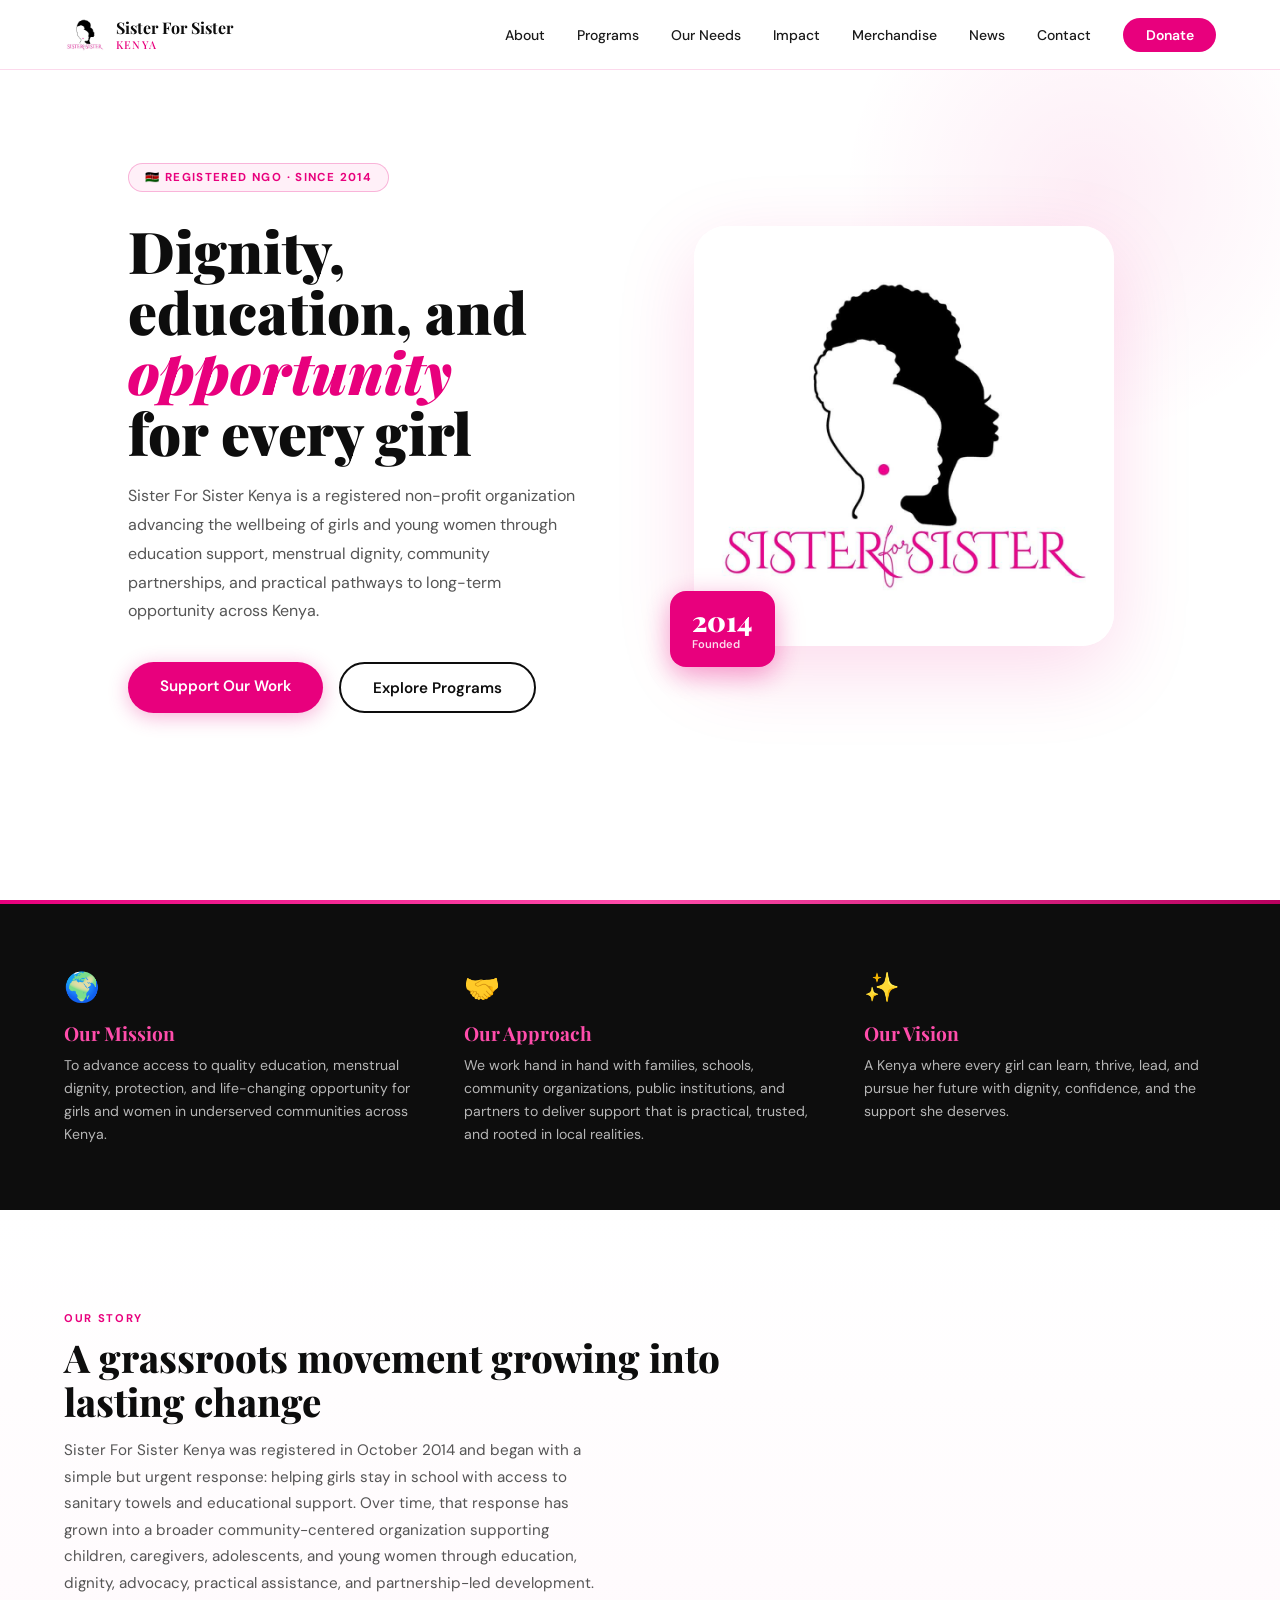
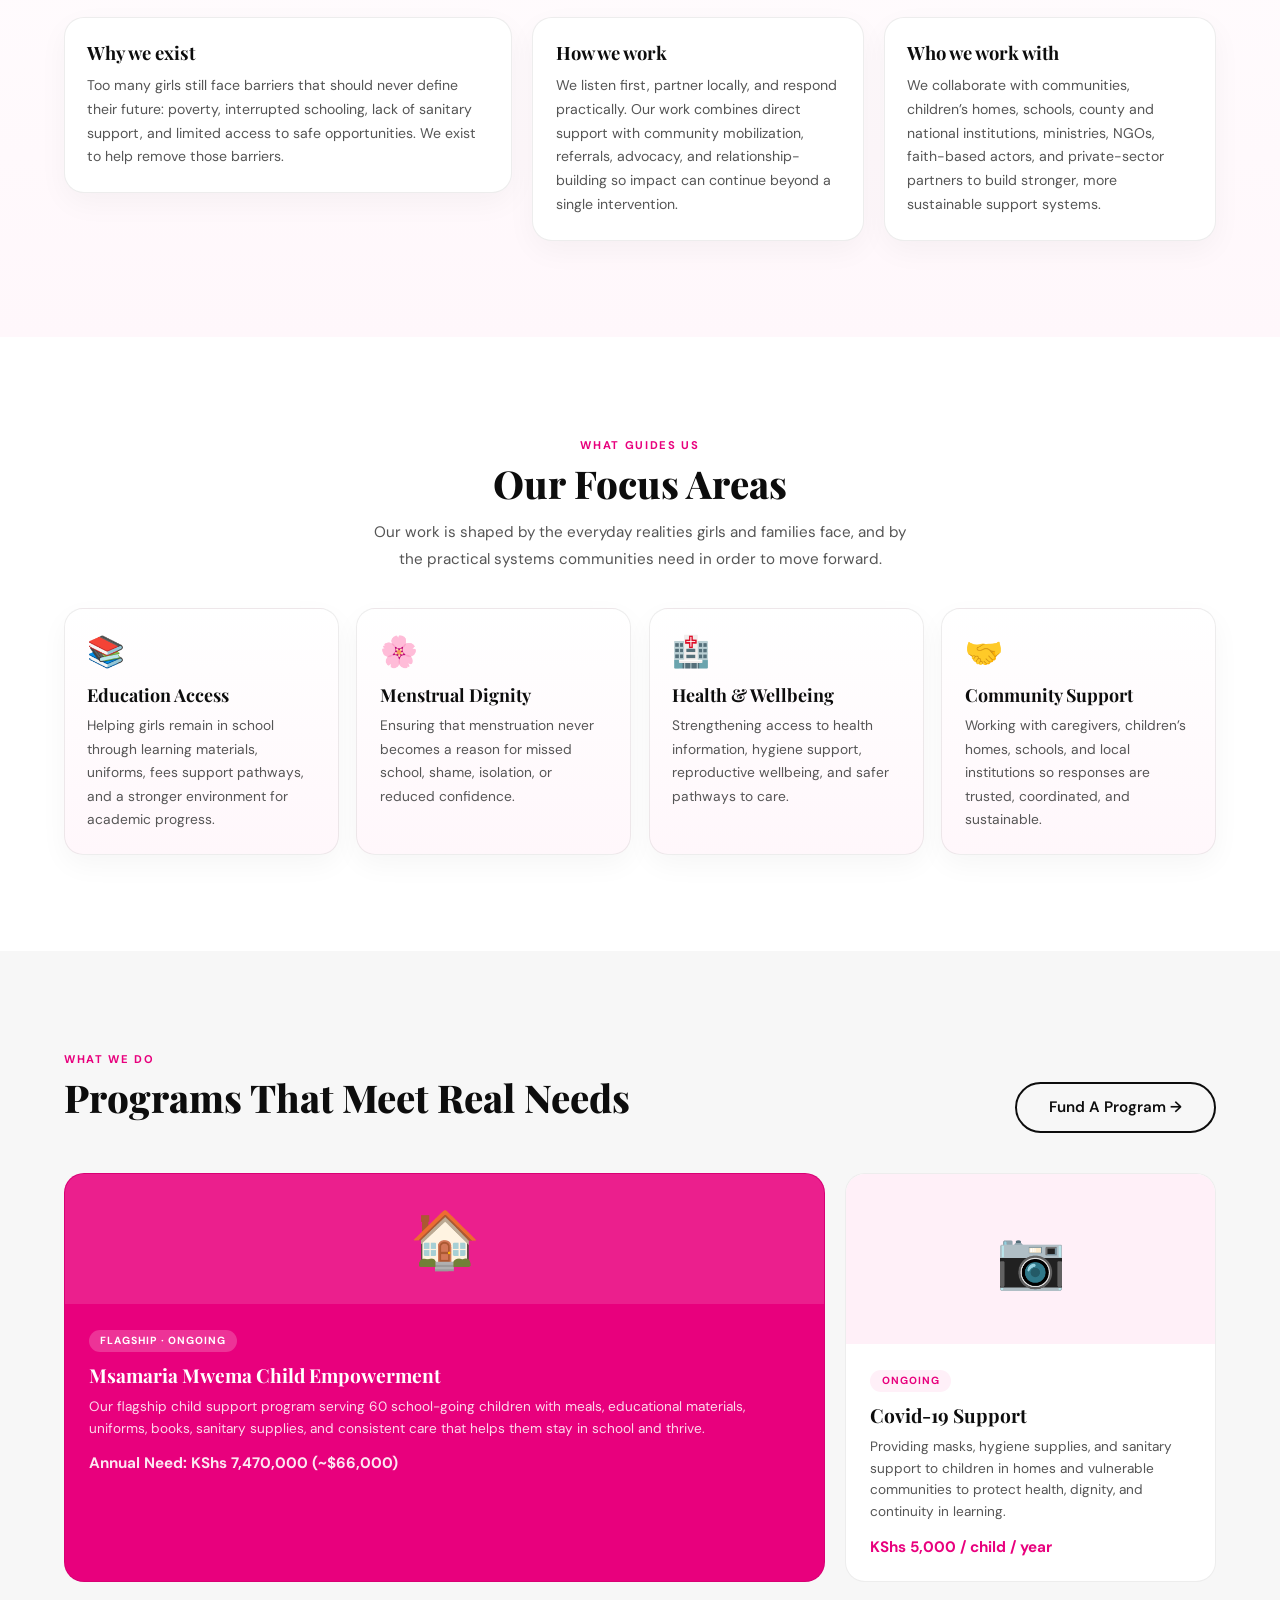
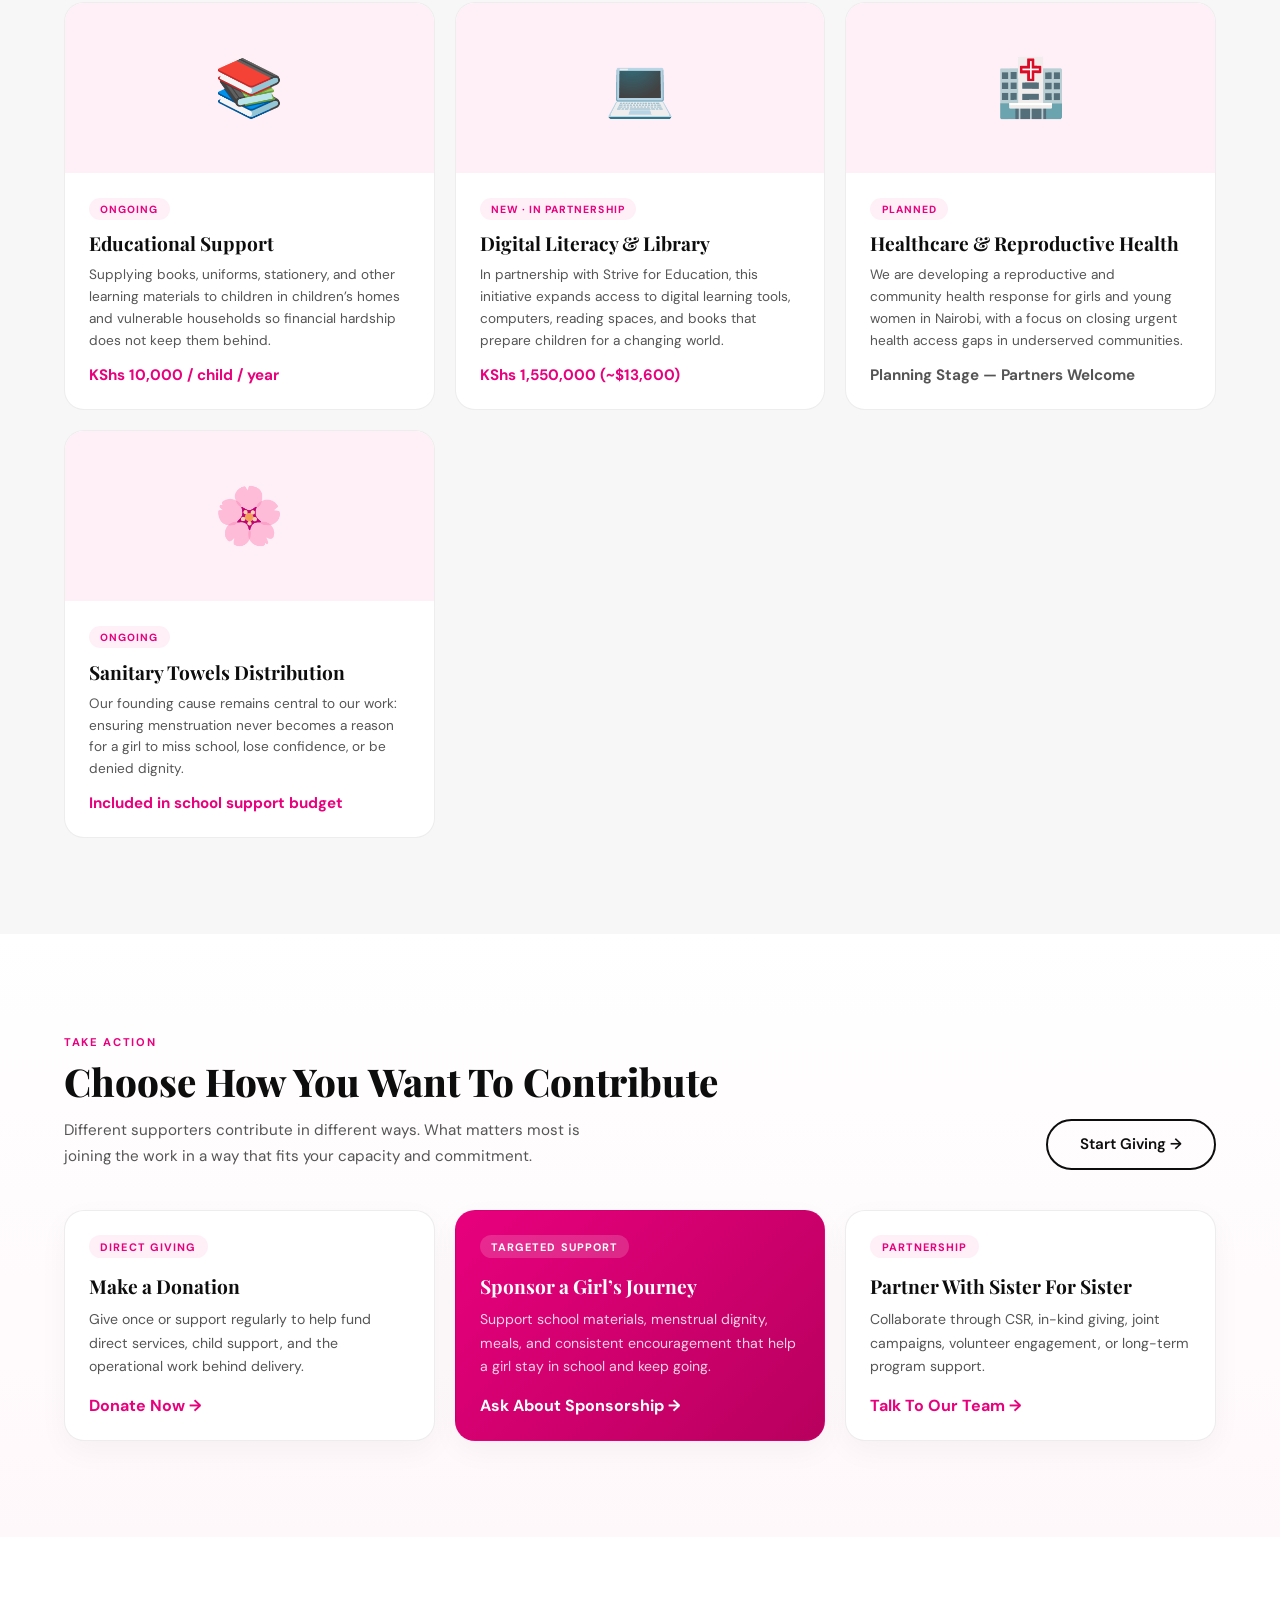
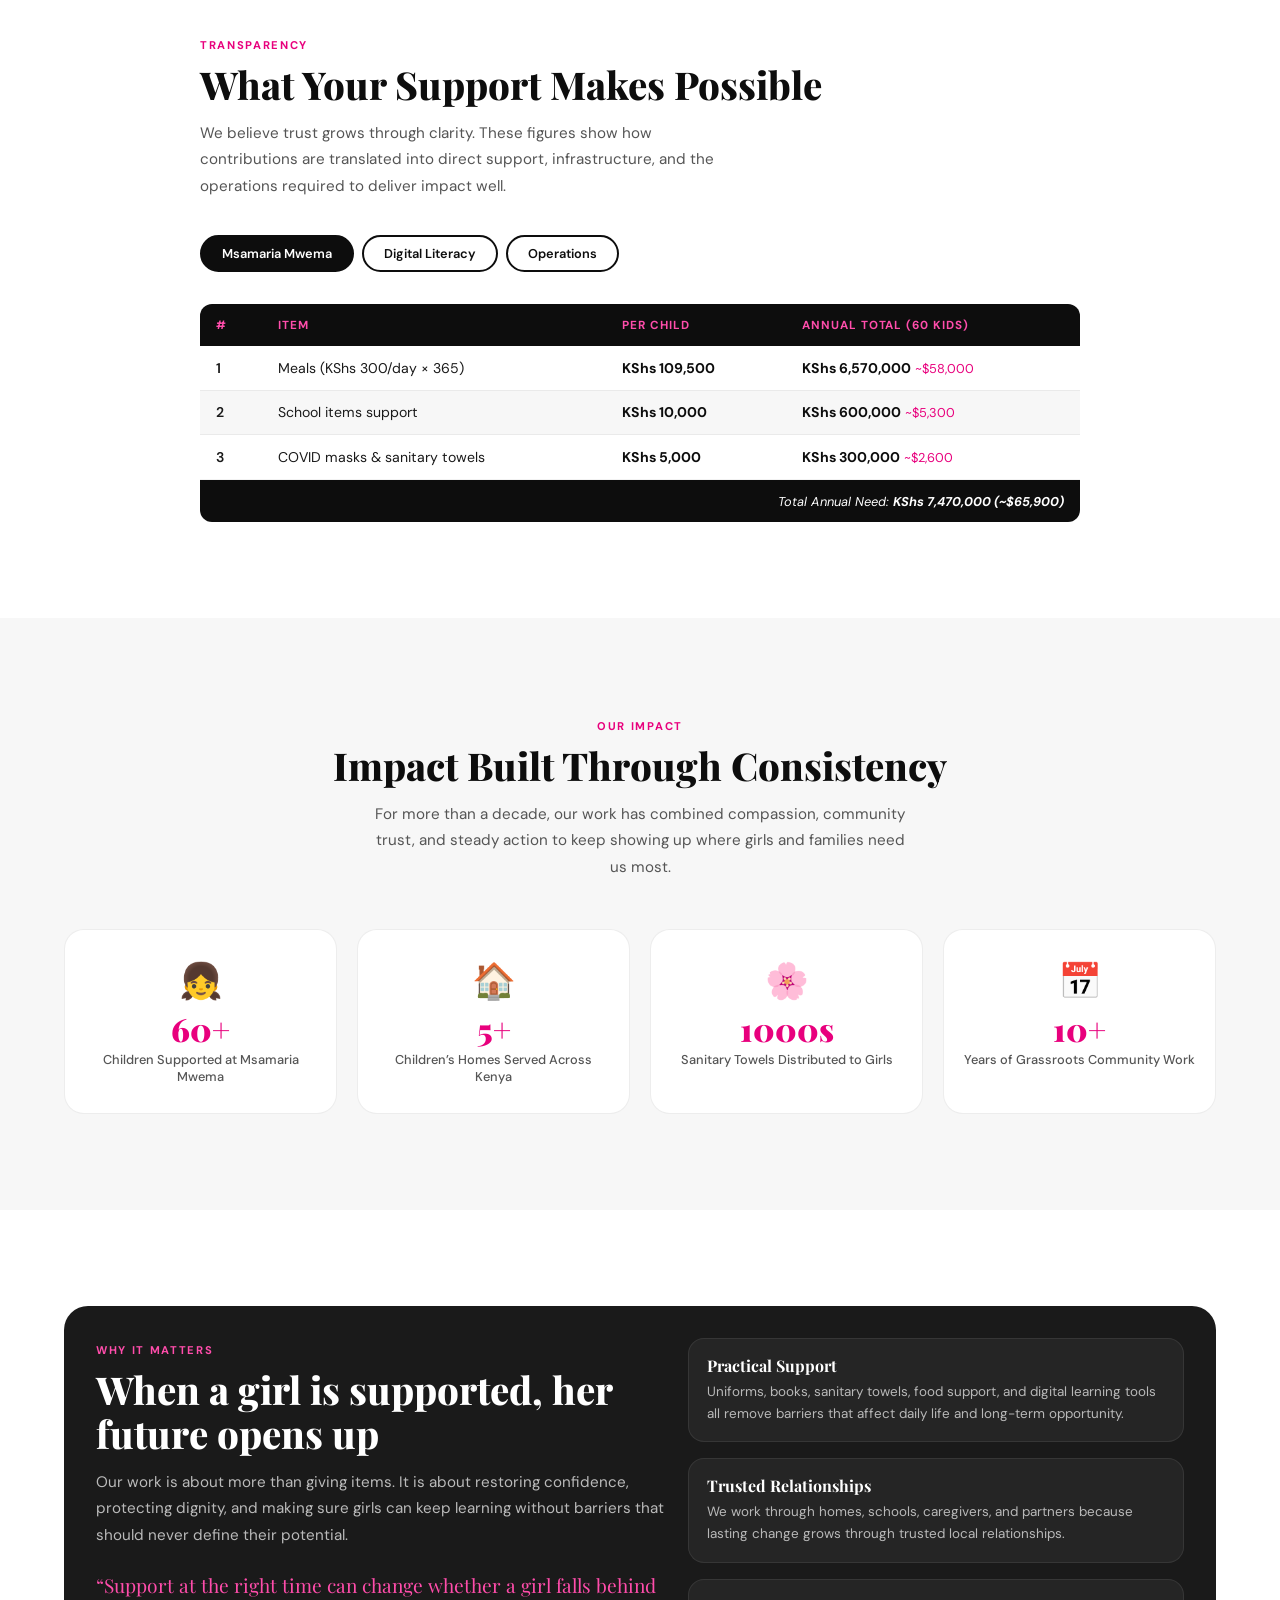
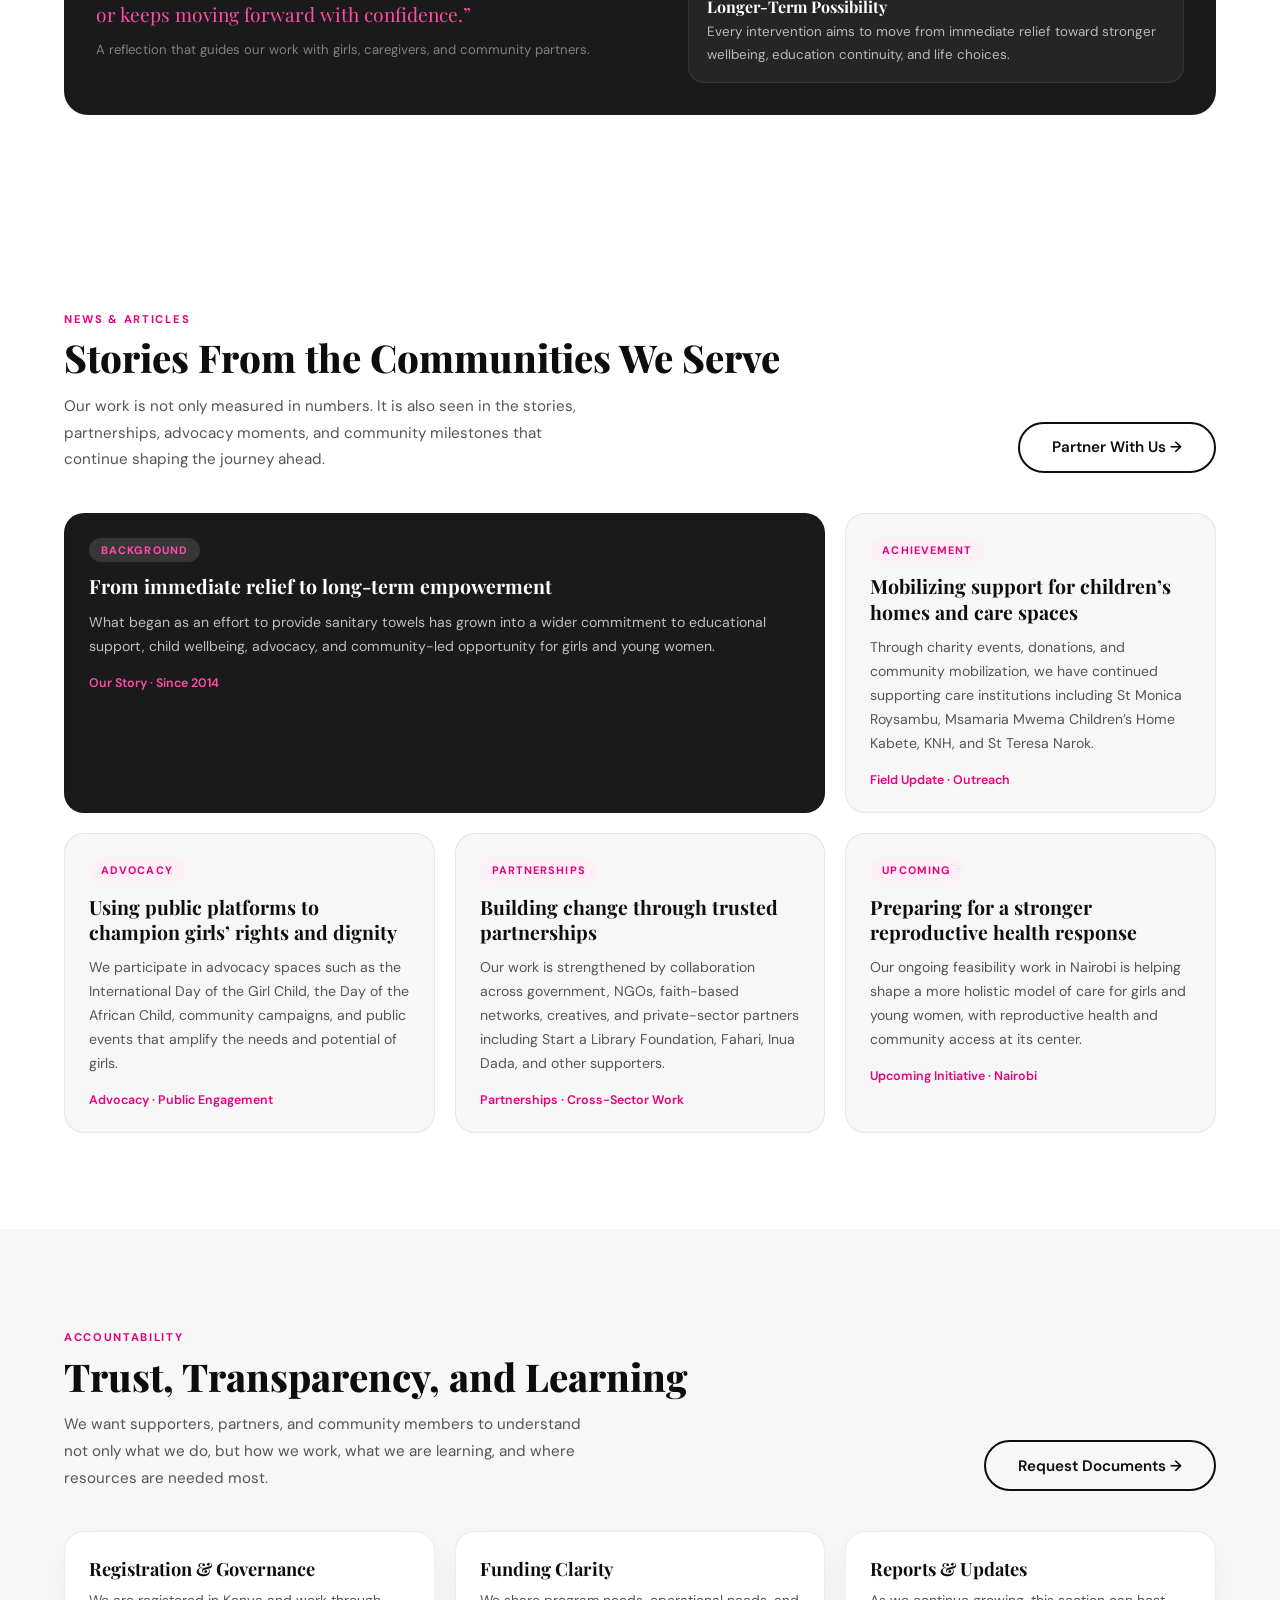
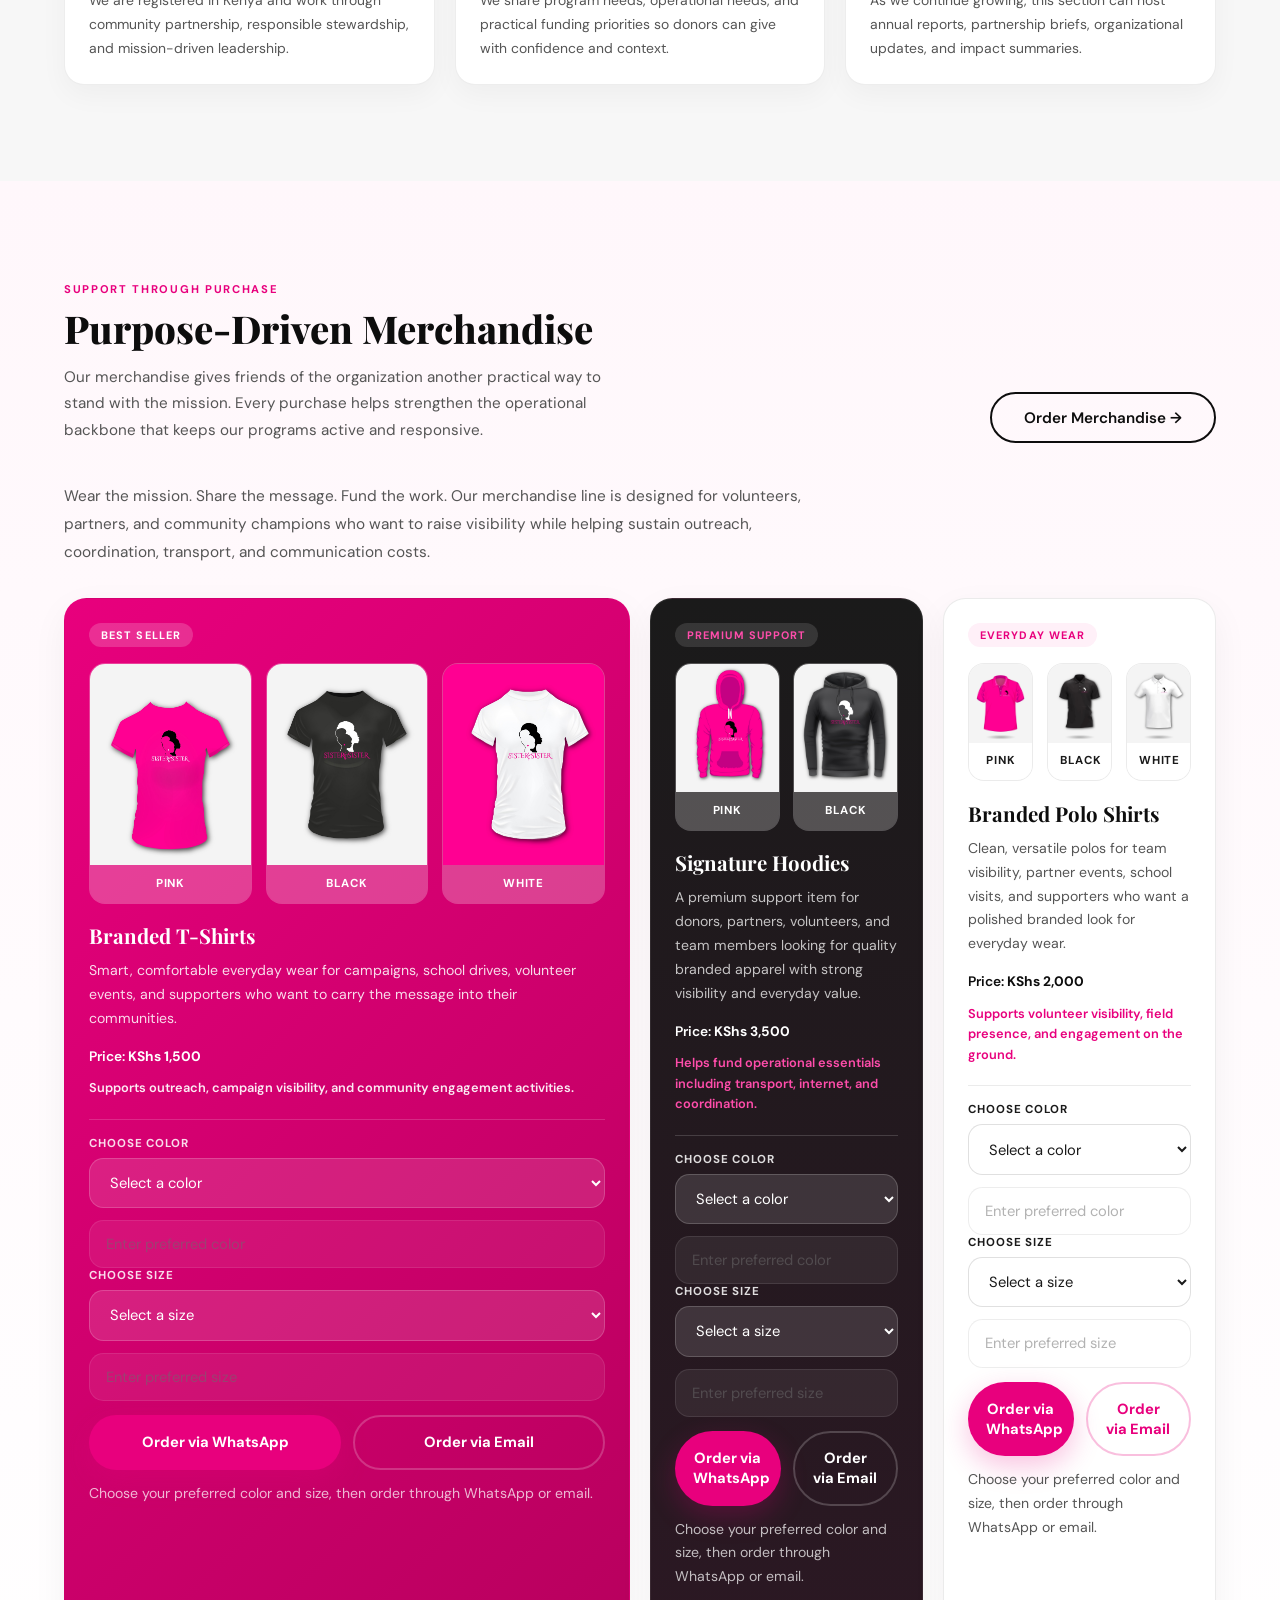
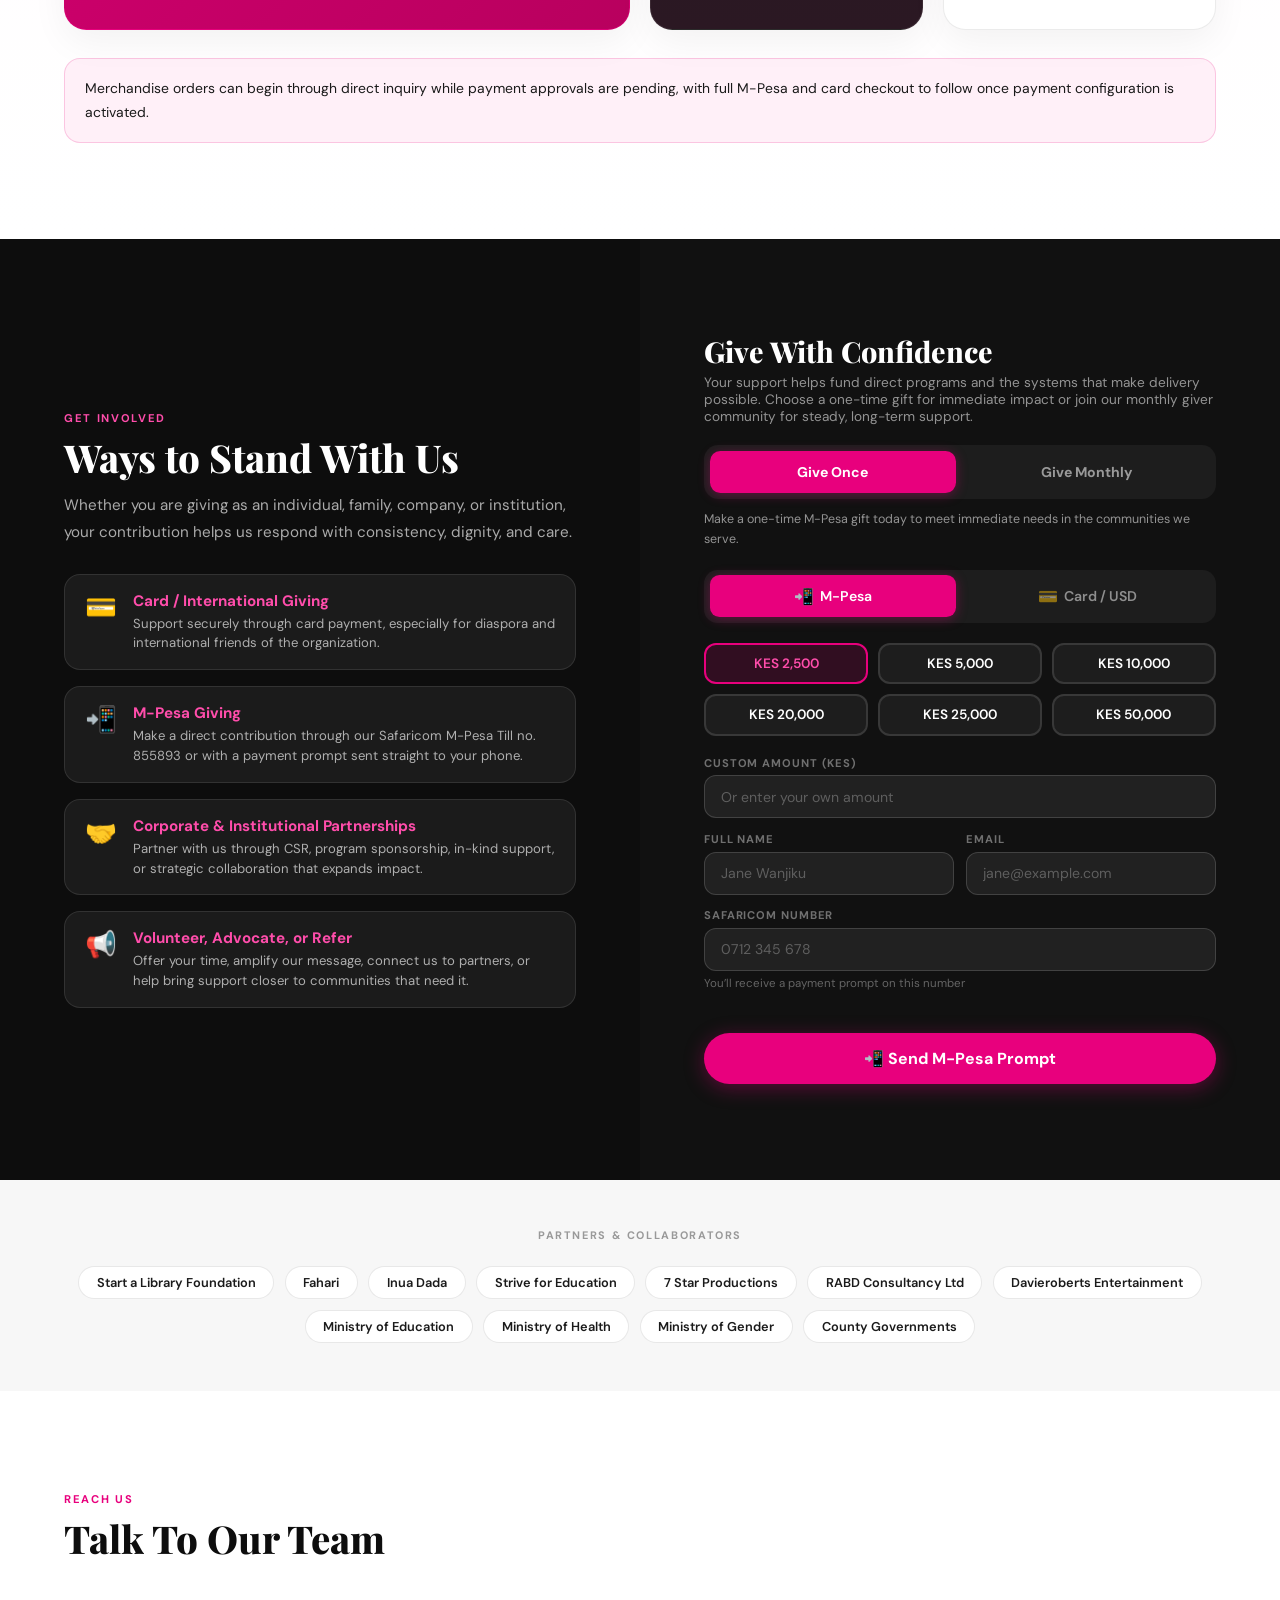
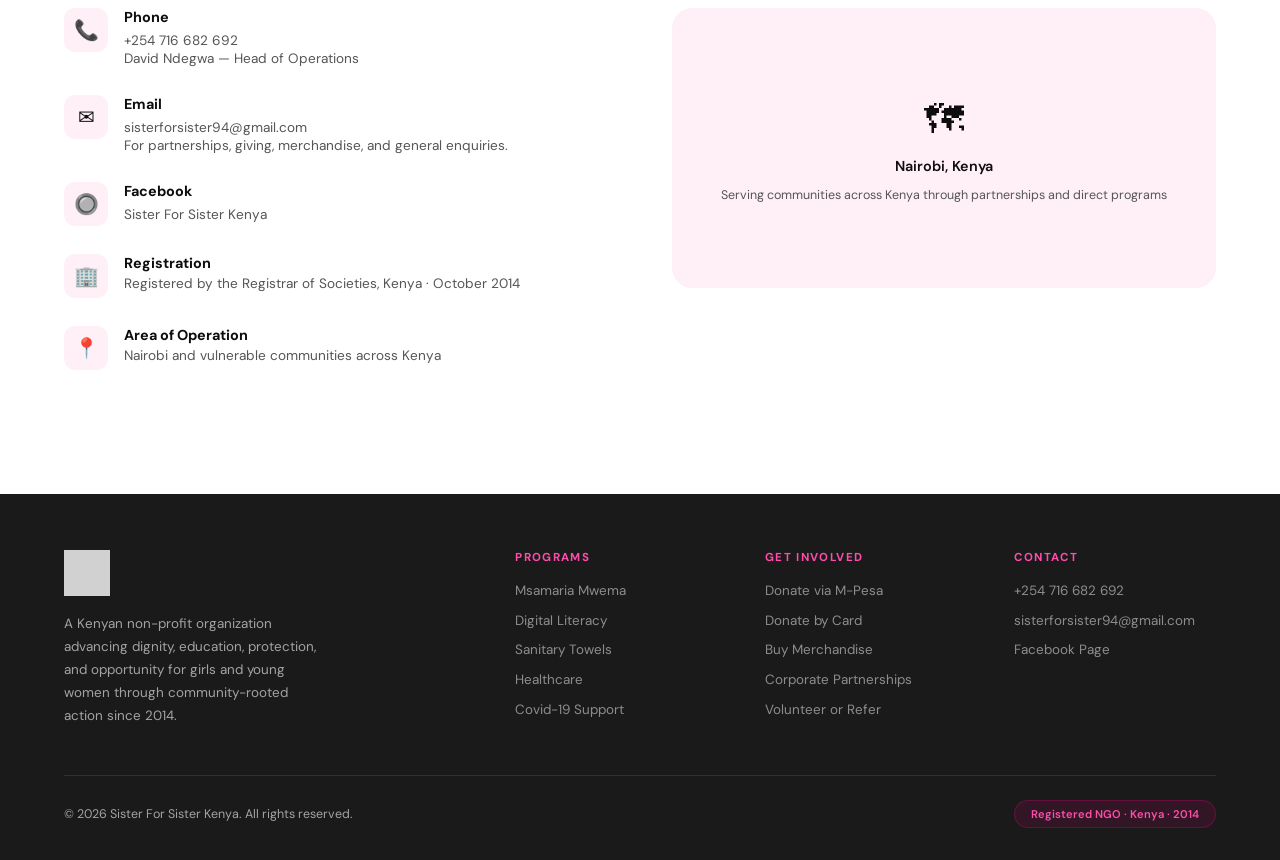
==== commit c59ab1f2: "Added marchendise sizing" ====
--- a/index.html
+++ b/index.html
@@ -444,8 +444,23 @@
           <option value="Other">Other</option>
         </select>
         <input class="merch-other-color" id="teeOtherColor" type="text" placeholder="Enter preferred color" aria-label="Other T-shirt color" disabled>
-        <button type="button" class="merch-order-btn" data-product="Branded T-Shirts" data-price="KShs 1,500" data-select="teeColor" data-other="teeOtherColor">Order This T-Shirt</button>
-        <p class="merch-order-note">Choose your preferred color before sending your order request.</p>
+        <label class="merch-order-label" for="teeSize">Choose Size</label>
+        <select class="merch-select merch-size-select" id="teeSize">
+          <option value="">Select a size</option>
+          <option value="XS">XS</option>
+          <option value="S">S</option>
+          <option value="M">M</option>
+          <option value="L">L</option>
+          <option value="XL">XL</option>
+          <option value="XXL">XXL</option>
+          <option value="Other">Other</option>
+        </select>
+        <input class="merch-other-size" id="teeOtherSize" type="text" placeholder="Enter preferred size" aria-label="Other T-shirt size" disabled>
+        <div class="merch-order-actions">
+          <button type="button" class="merch-order-btn merch-order-whatsapp" data-channel="whatsapp" data-product="Branded T-Shirts" data-price="KShs 1,500" data-select="teeColor" data-other="teeOtherColor" data-size-select="teeSize" data-size-other="teeOtherSize">Order via WhatsApp</button>
+          <button type="button" class="merch-order-btn merch-order-email" data-channel="email" data-product="Branded T-Shirts" data-price="KShs 1,500" data-select="teeColor" data-other="teeOtherColor" data-size-select="teeSize" data-size-other="teeOtherSize">Order via Email</button>
+        </div>
+        <p class="merch-order-note">Choose your preferred color and size, then order through WhatsApp or email.</p>
       </div>
     </article>
     <article class="merch-card premium">
@@ -474,8 +489,23 @@
           <option value="Other">Other</option>
         </select>
         <input class="merch-other-color" id="hoodieOtherColor" type="text" placeholder="Enter preferred color" aria-label="Other hoodie color" disabled>
-        <button type="button" class="merch-order-btn" data-product="Signature Hoodies" data-price="KShs 3,500" data-select="hoodieColor" data-other="hoodieOtherColor">Order This Hoodie</button>
-        <p class="merch-order-note">Choose your preferred color before sending your order request.</p>
+        <label class="merch-order-label" for="hoodieSize">Choose Size</label>
+        <select class="merch-select merch-size-select" id="hoodieSize">
+          <option value="">Select a size</option>
+          <option value="XS">XS</option>
+          <option value="S">S</option>
+          <option value="M">M</option>
+          <option value="L">L</option>
+          <option value="XL">XL</option>
+          <option value="XXL">XXL</option>
+          <option value="Other">Other</option>
+        </select>
+        <input class="merch-other-size" id="hoodieOtherSize" type="text" placeholder="Enter preferred size" aria-label="Other hoodie size" disabled>
+        <div class="merch-order-actions">
+          <button type="button" class="merch-order-btn merch-order-whatsapp" data-channel="whatsapp" data-product="Signature Hoodies" data-price="KShs 3,500" data-select="hoodieColor" data-other="hoodieOtherColor" data-size-select="hoodieSize" data-size-other="hoodieOtherSize">Order via WhatsApp</button>
+          <button type="button" class="merch-order-btn merch-order-email" data-channel="email" data-product="Signature Hoodies" data-price="KShs 3,500" data-select="hoodieColor" data-other="hoodieOtherColor" data-size-select="hoodieSize" data-size-other="hoodieOtherSize">Order via Email</button>
+        </div>
+        <p class="merch-order-note">Choose your preferred color and size, then order through WhatsApp or email.</p>
       </div>
     </article>
     <article class="merch-card">
@@ -508,8 +538,23 @@
           <option value="Other">Other</option>
         </select>
         <input class="merch-other-color" id="poloOtherColor" type="text" placeholder="Enter preferred color" aria-label="Other polo color" disabled>
-        <button type="button" class="merch-order-btn" data-product="Branded Polo Shirts" data-price="KShs 2,000" data-select="poloColor" data-other="poloOtherColor">Order This Polo</button>
-        <p class="merch-order-note">Choose your preferred color before sending your order request.</p>
+        <label class="merch-order-label" for="poloSize">Choose Size</label>
+        <select class="merch-select merch-size-select" id="poloSize">
+          <option value="">Select a size</option>
+          <option value="XS">XS</option>
+          <option value="S">S</option>
+          <option value="M">M</option>
+          <option value="L">L</option>
+          <option value="XL">XL</option>
+          <option value="XXL">XXL</option>
+          <option value="Other">Other</option>
+        </select>
+        <input class="merch-other-size" id="poloOtherSize" type="text" placeholder="Enter preferred size" aria-label="Other polo size" disabled>
+        <div class="merch-order-actions">
+          <button type="button" class="merch-order-btn merch-order-whatsapp" data-channel="whatsapp" data-product="Branded Polo Shirts" data-price="KShs 2,000" data-select="poloColor" data-other="poloOtherColor" data-size-select="poloSize" data-size-other="poloOtherSize">Order via WhatsApp</button>
+          <button type="button" class="merch-order-btn merch-order-email" data-channel="email" data-product="Branded Polo Shirts" data-price="KShs 2,000" data-select="poloColor" data-other="poloOtherColor" data-size-select="poloSize" data-size-other="poloOtherSize">Order via Email</button>
+        </div>
+        <p class="merch-order-note">Choose your preferred color and size, then order through WhatsApp or email.</p>
       </div>
     </article>
   </div>
--- a/styles.css
+++ b/styles.css
@@ -432,7 +432,8 @@
 .merch-card.featured .merch-order-label,
 .merch-card.premium .merch-order-label { color: rgba(255,255,255,0.86); }
 .merch-select,
-.merch-other-color {
+.merch-other-color,
+.merch-other-size {
   width: 100%;
   border-radius: 0.9rem;
   border: 1px solid rgba(0,0,0,0.12);
@@ -445,21 +446,26 @@
   transition: border-color 0.2s, box-shadow 0.2s, opacity 0.2s;
 }
 .merch-select:focus,
-.merch-other-color:focus {
+.merch-other-color:focus,
+.merch-other-size:focus {
   border-color: var(--pink);
   box-shadow: 0 0 0 3px rgba(232,0,125,0.12);
 }
-.merch-other-color {
+.merch-other-color,
+.merch-other-size {
   margin-top: 0.75rem;
 }
-.merch-other-color:disabled {
+.merch-other-color:disabled,
+.merch-other-size:disabled {
   opacity: 0.55;
   cursor: not-allowed;
 }
 .merch-card.featured .merch-select,
 .merch-card.featured .merch-other-color,
+.merch-card.featured .merch-other-size,
 .merch-card.premium .merch-select,
-.merch-card.premium .merch-other-color {
+.merch-card.premium .merch-other-color,
+.merch-card.premium .merch-other-size {
   background: rgba(255,255,255,0.12);
   border-color: rgba(255,255,255,0.18);
   color: var(--white);
@@ -468,9 +474,14 @@
 .merch-card.premium .merch-select option {
   color: var(--charcoal);
 }
+.merch-order-actions {
+  display: grid;
+  grid-template-columns: repeat(2, minmax(0, 1fr));
+  gap: 0.75rem;
+  margin-top: 0.9rem;
+}
 .merch-order-btn {
   width: 100%;
-  margin-top: 0.9rem;
   border: none;
   border-radius: 999px;
   background: var(--pink);
@@ -487,6 +498,29 @@
   transform: translateY(-2px);
   background: var(--pink-dark);
   box-shadow: 0 14px 34px rgba(232,0,125,0.3);
+}
+.merch-order-email {
+  background: transparent;
+  color: var(--pink);
+  border: 2px solid rgba(232,0,125,0.25);
+  box-shadow: none;
+}
+.merch-order-email:hover {
+  background: rgba(232,0,125,0.08);
+  color: var(--pink-dark);
+  border-color: rgba(232,0,125,0.45);
+  box-shadow: none;
+}
+.merch-card.featured .merch-order-email,
+.merch-card.premium .merch-order-email {
+  color: var(--white);
+  border-color: rgba(255,255,255,0.2);
+}
+.merch-card.featured .merch-order-email:hover,
+.merch-card.premium .merch-order-email:hover {
+  background: rgba(255,255,255,0.12);
+  color: var(--white);
+  border-color: rgba(255,255,255,0.34);
 }
 .merch-order-note {
   margin: 0.75rem 0 0;
@@ -644,6 +678,7 @@
   .merch-grid { grid-template-columns: 1fr; }
   .merch-card.featured { grid-column: span 1; }
   .merch-gallery-three { grid-template-columns: repeat(2, minmax(0, 1fr)); }
+  .merch-order-actions { grid-template-columns: 1fr; }
   .donate-section { grid-template-columns: 1fr; }
   .donate-left, .donate-right { padding: 3.5rem 1.5rem; }
   .contact-grid { grid-template-columns: 1fr; }
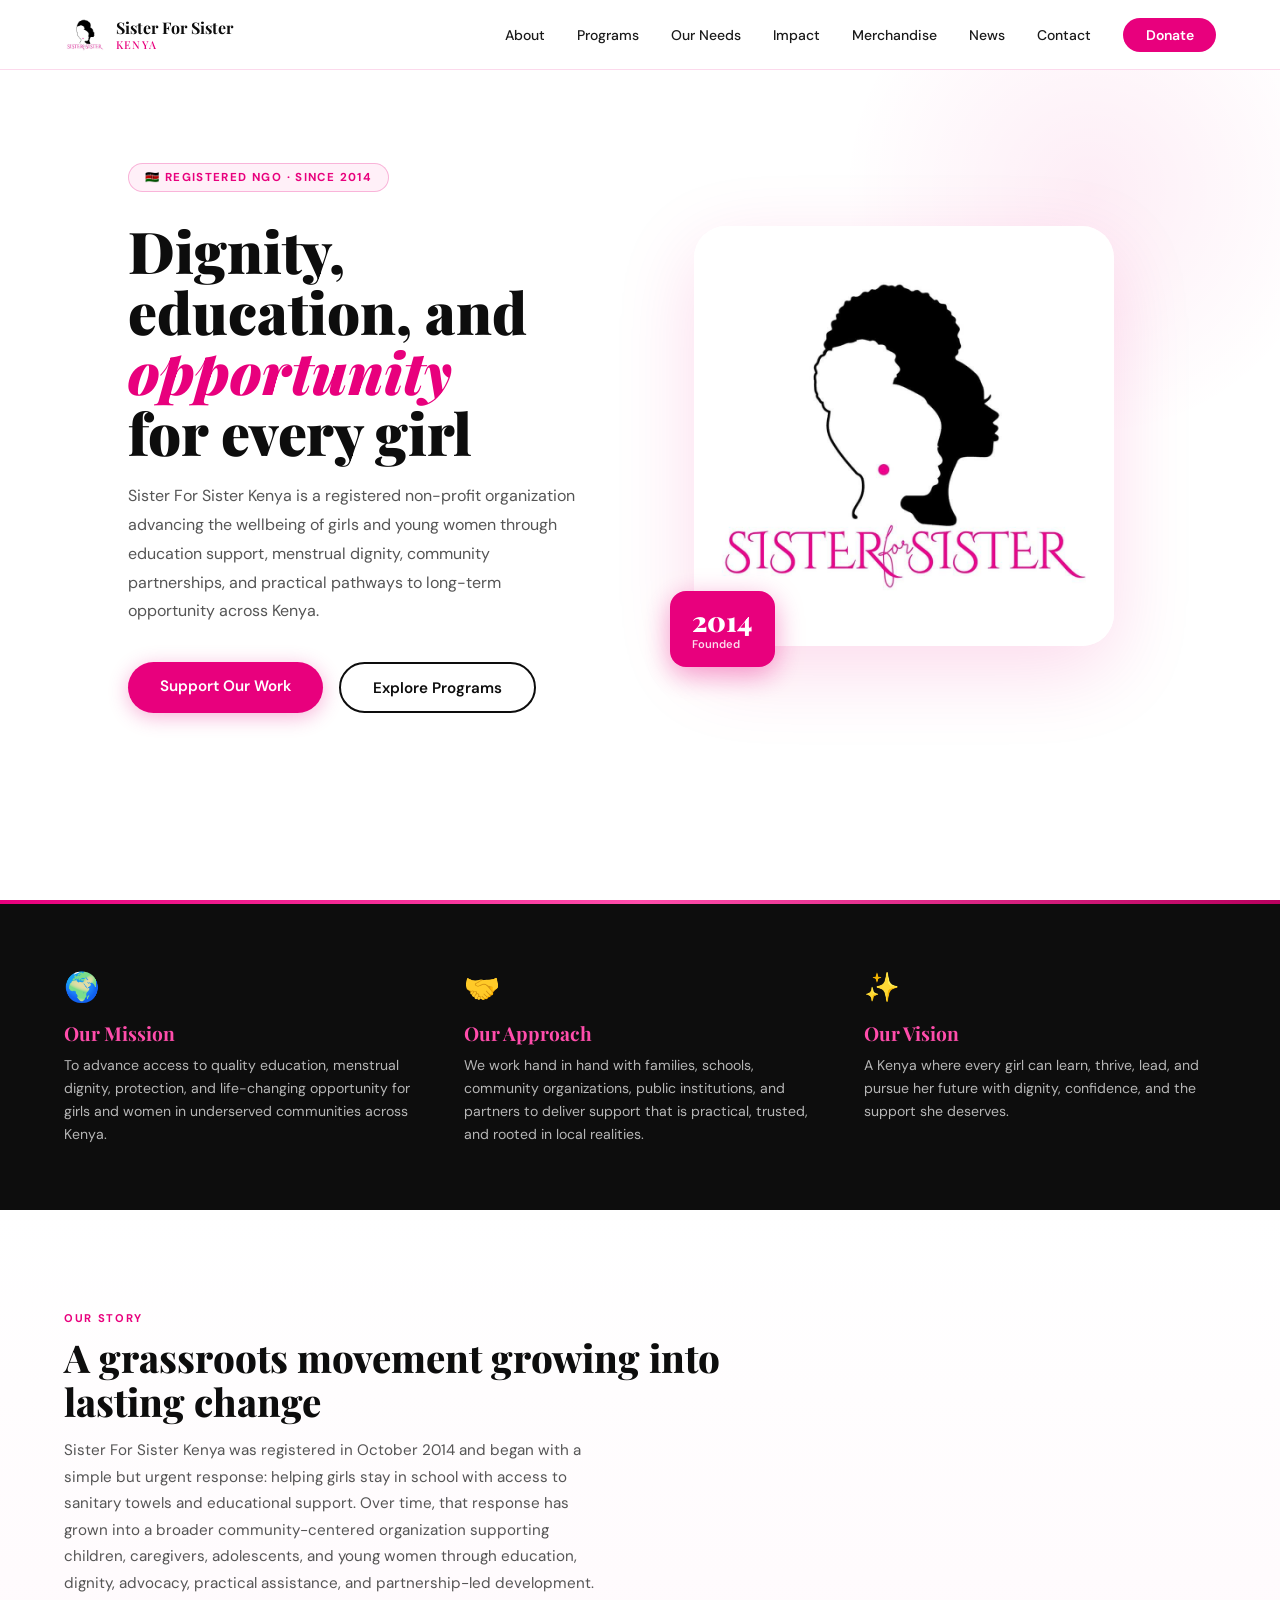
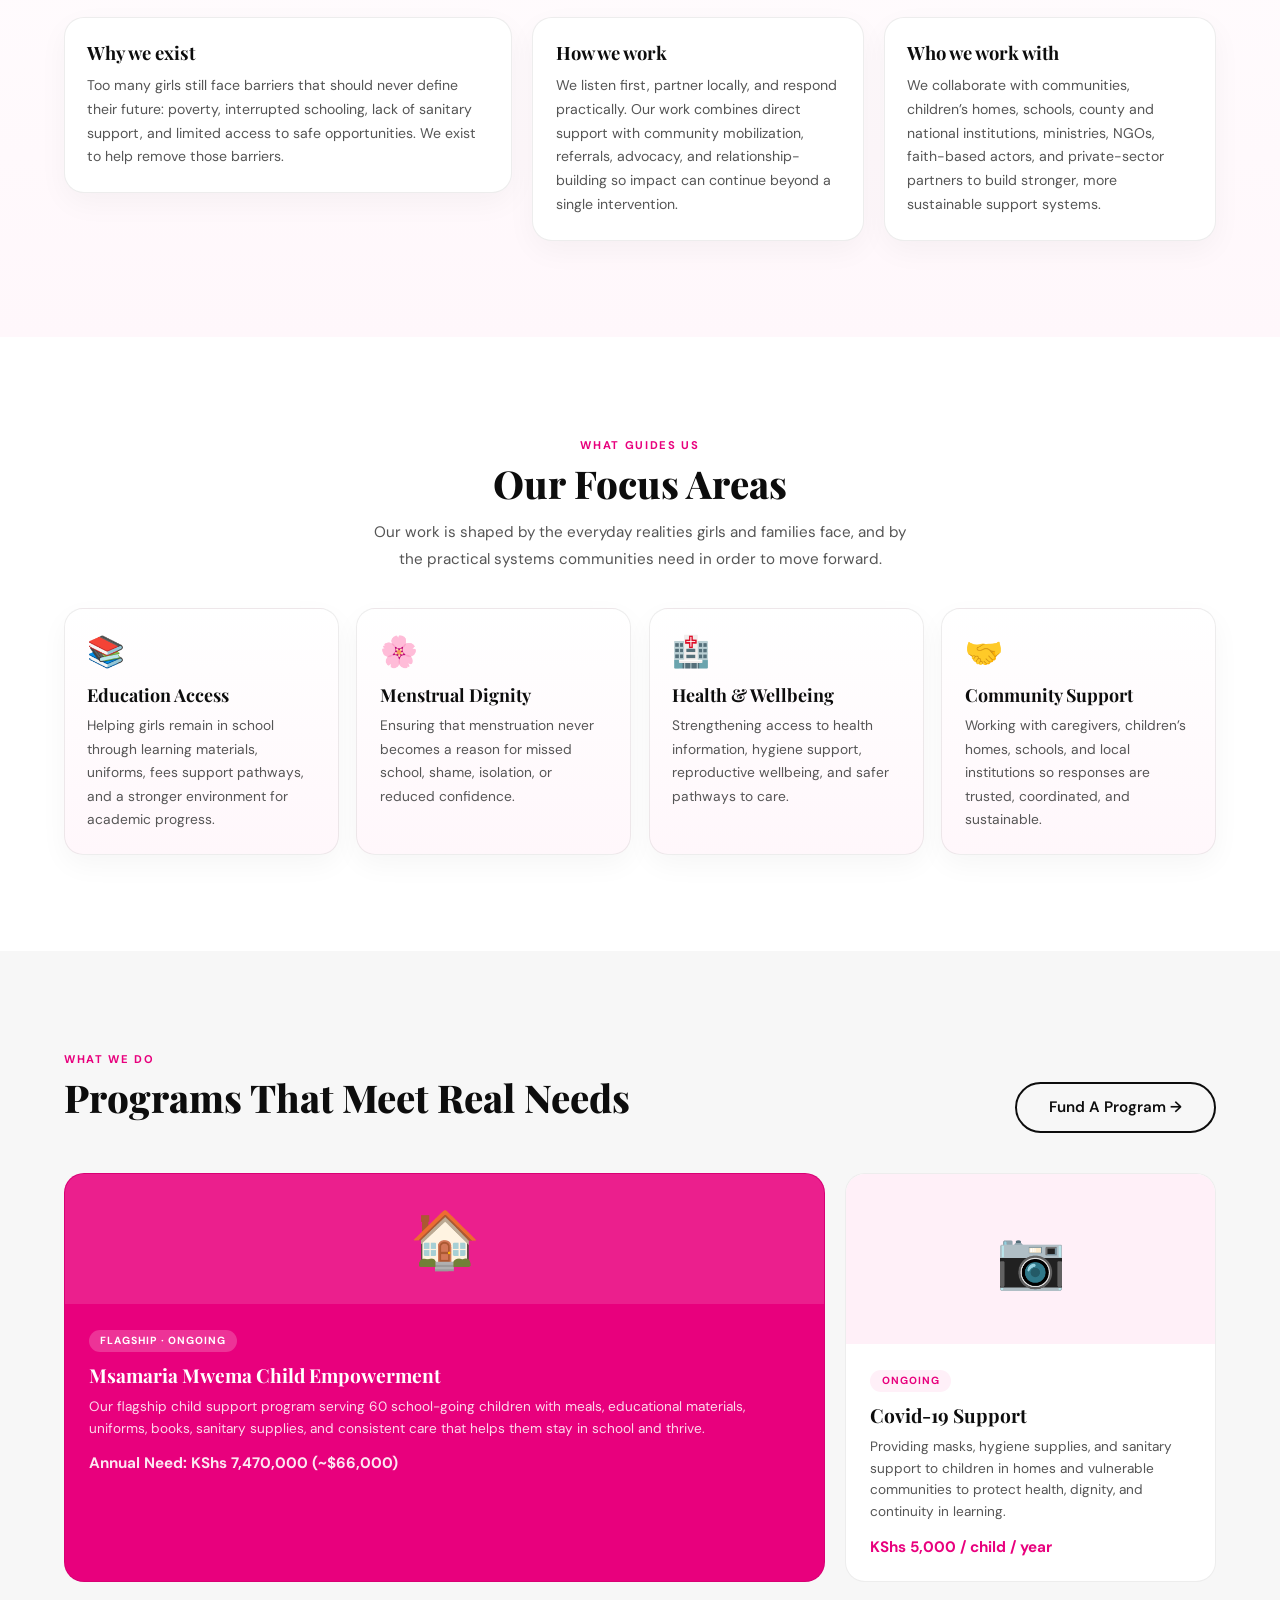
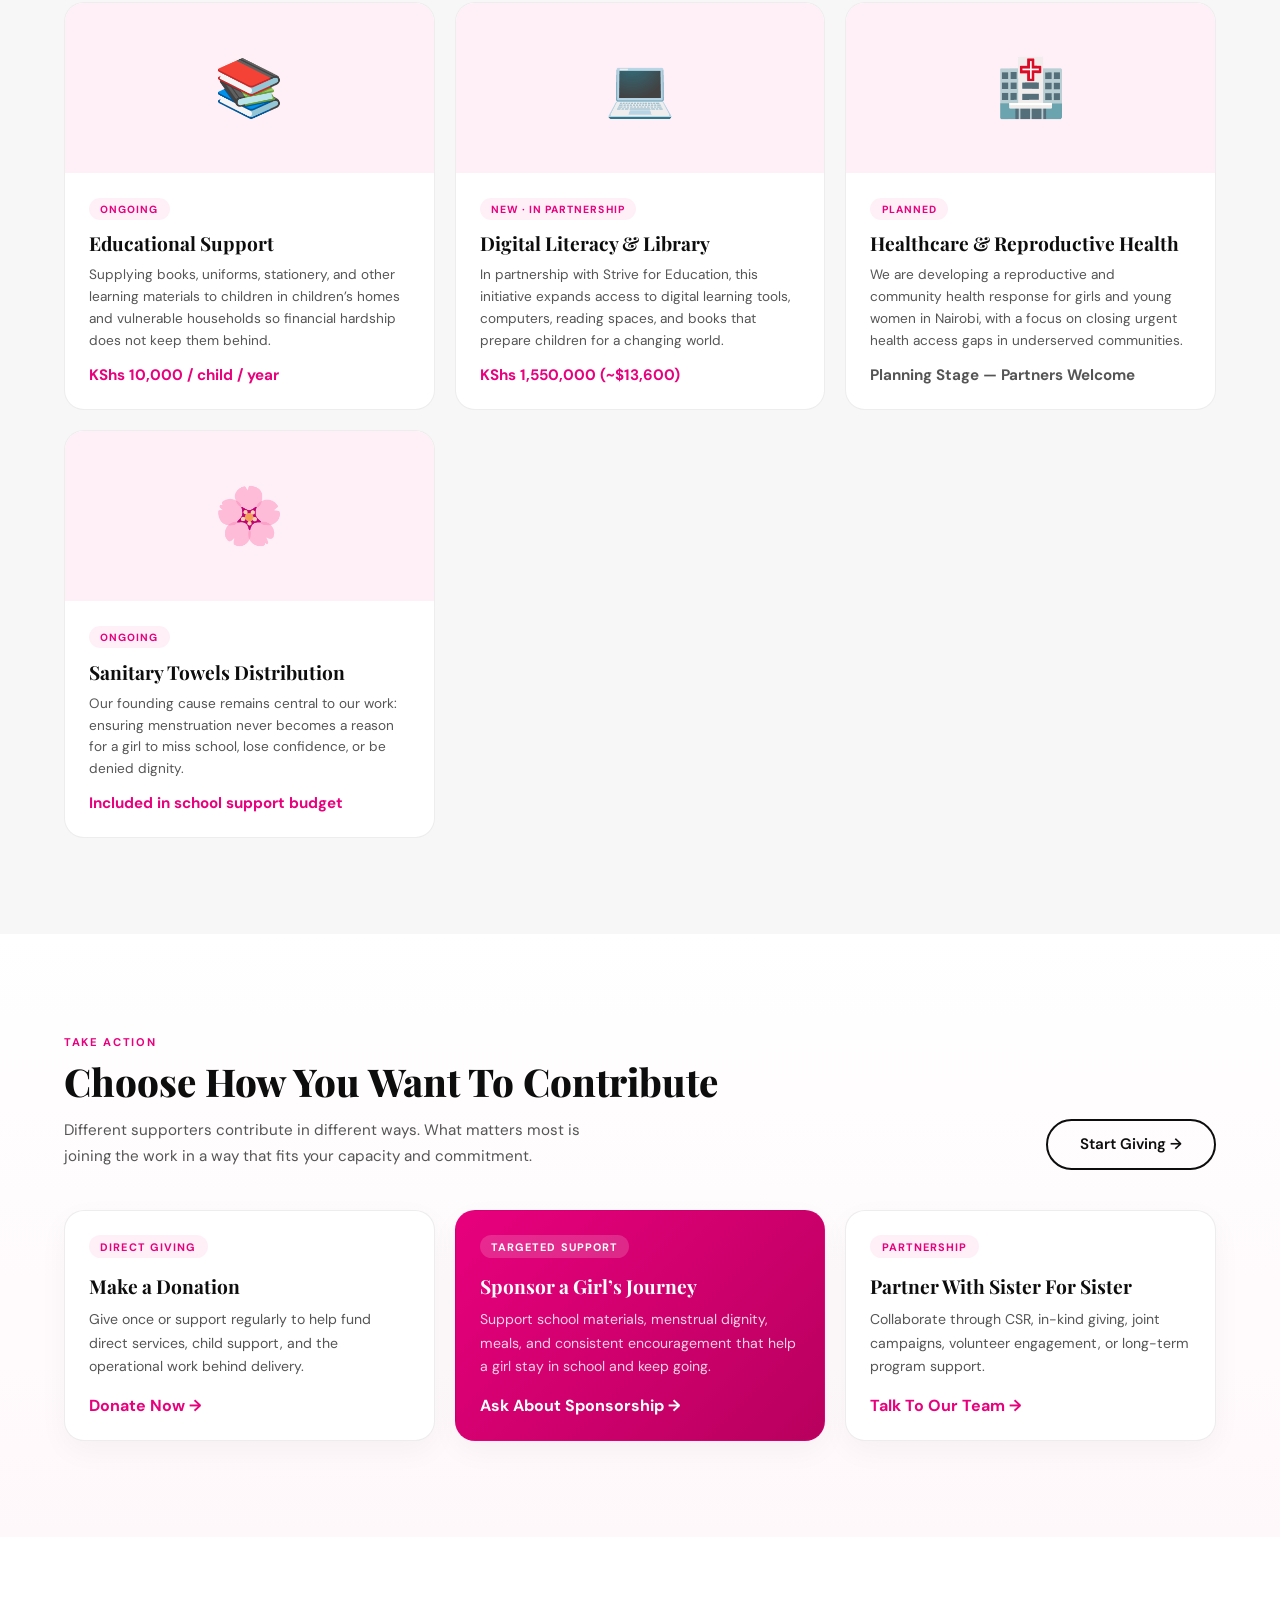
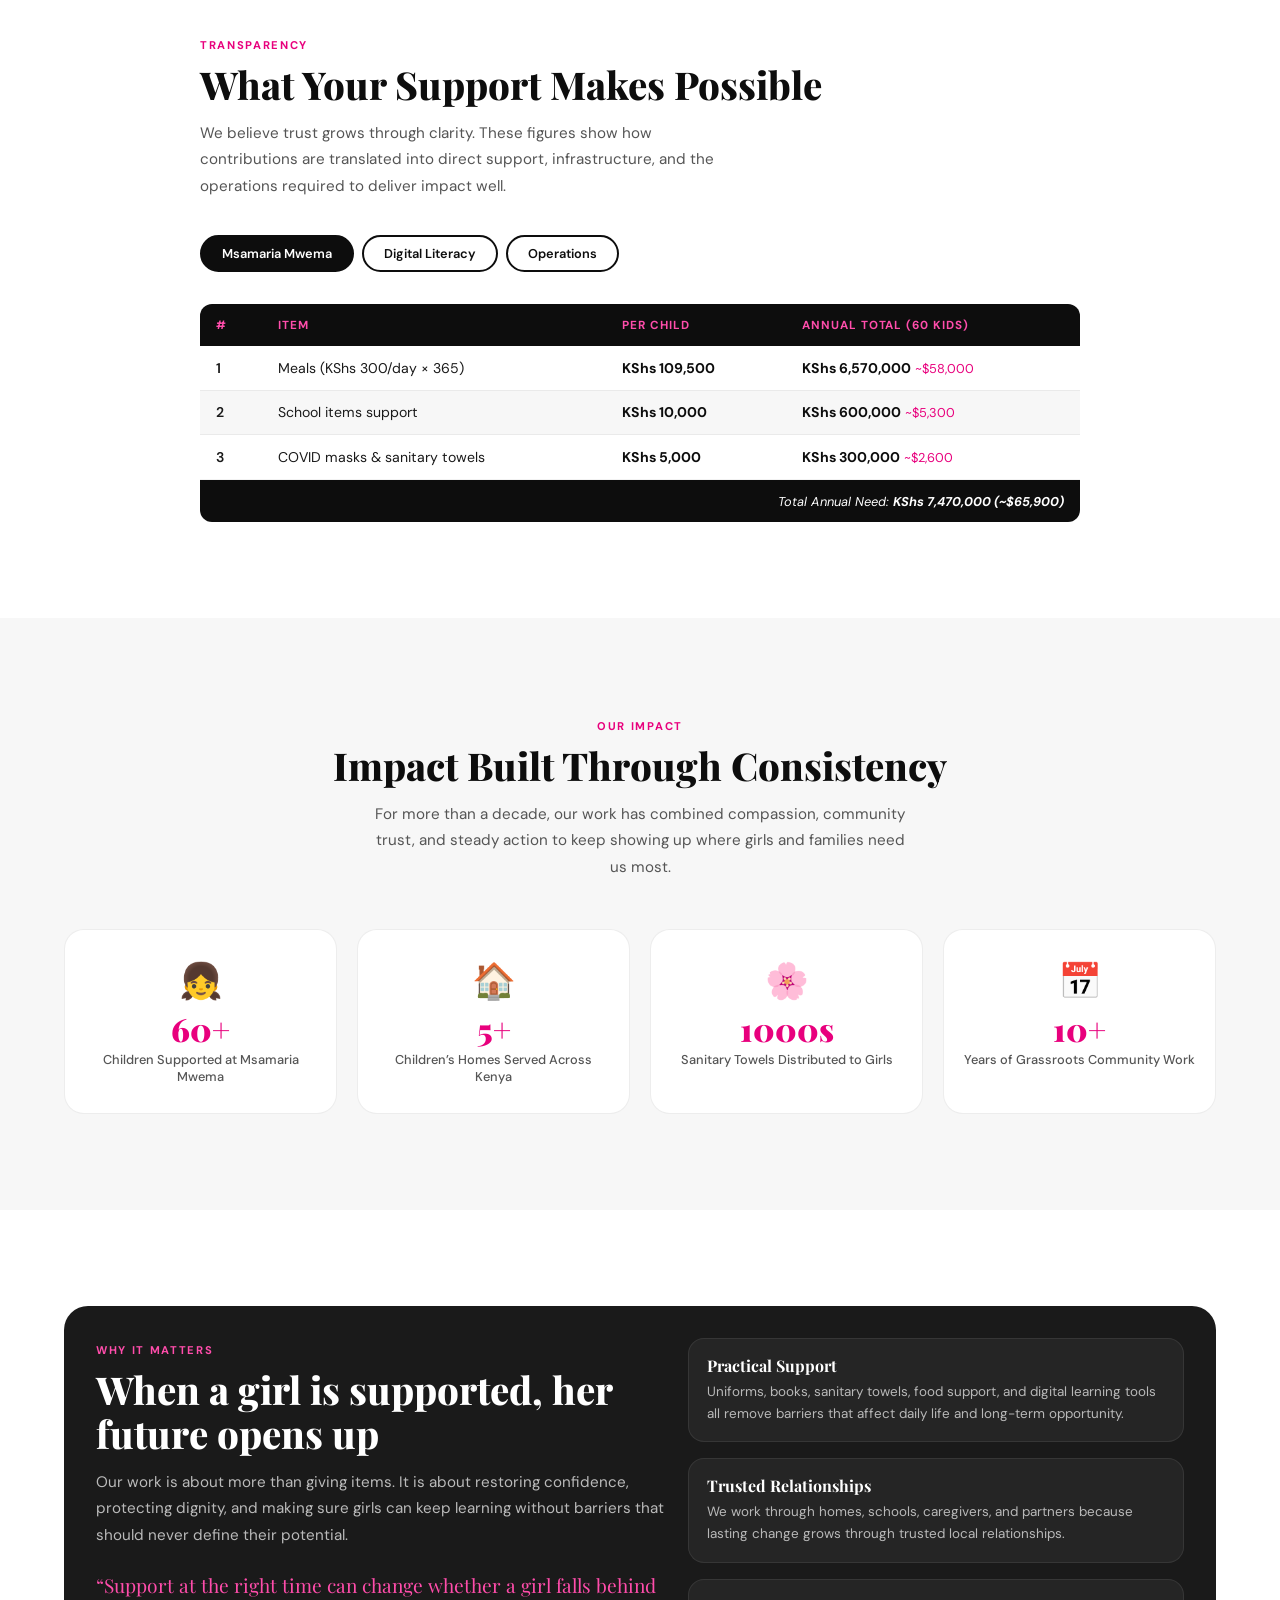
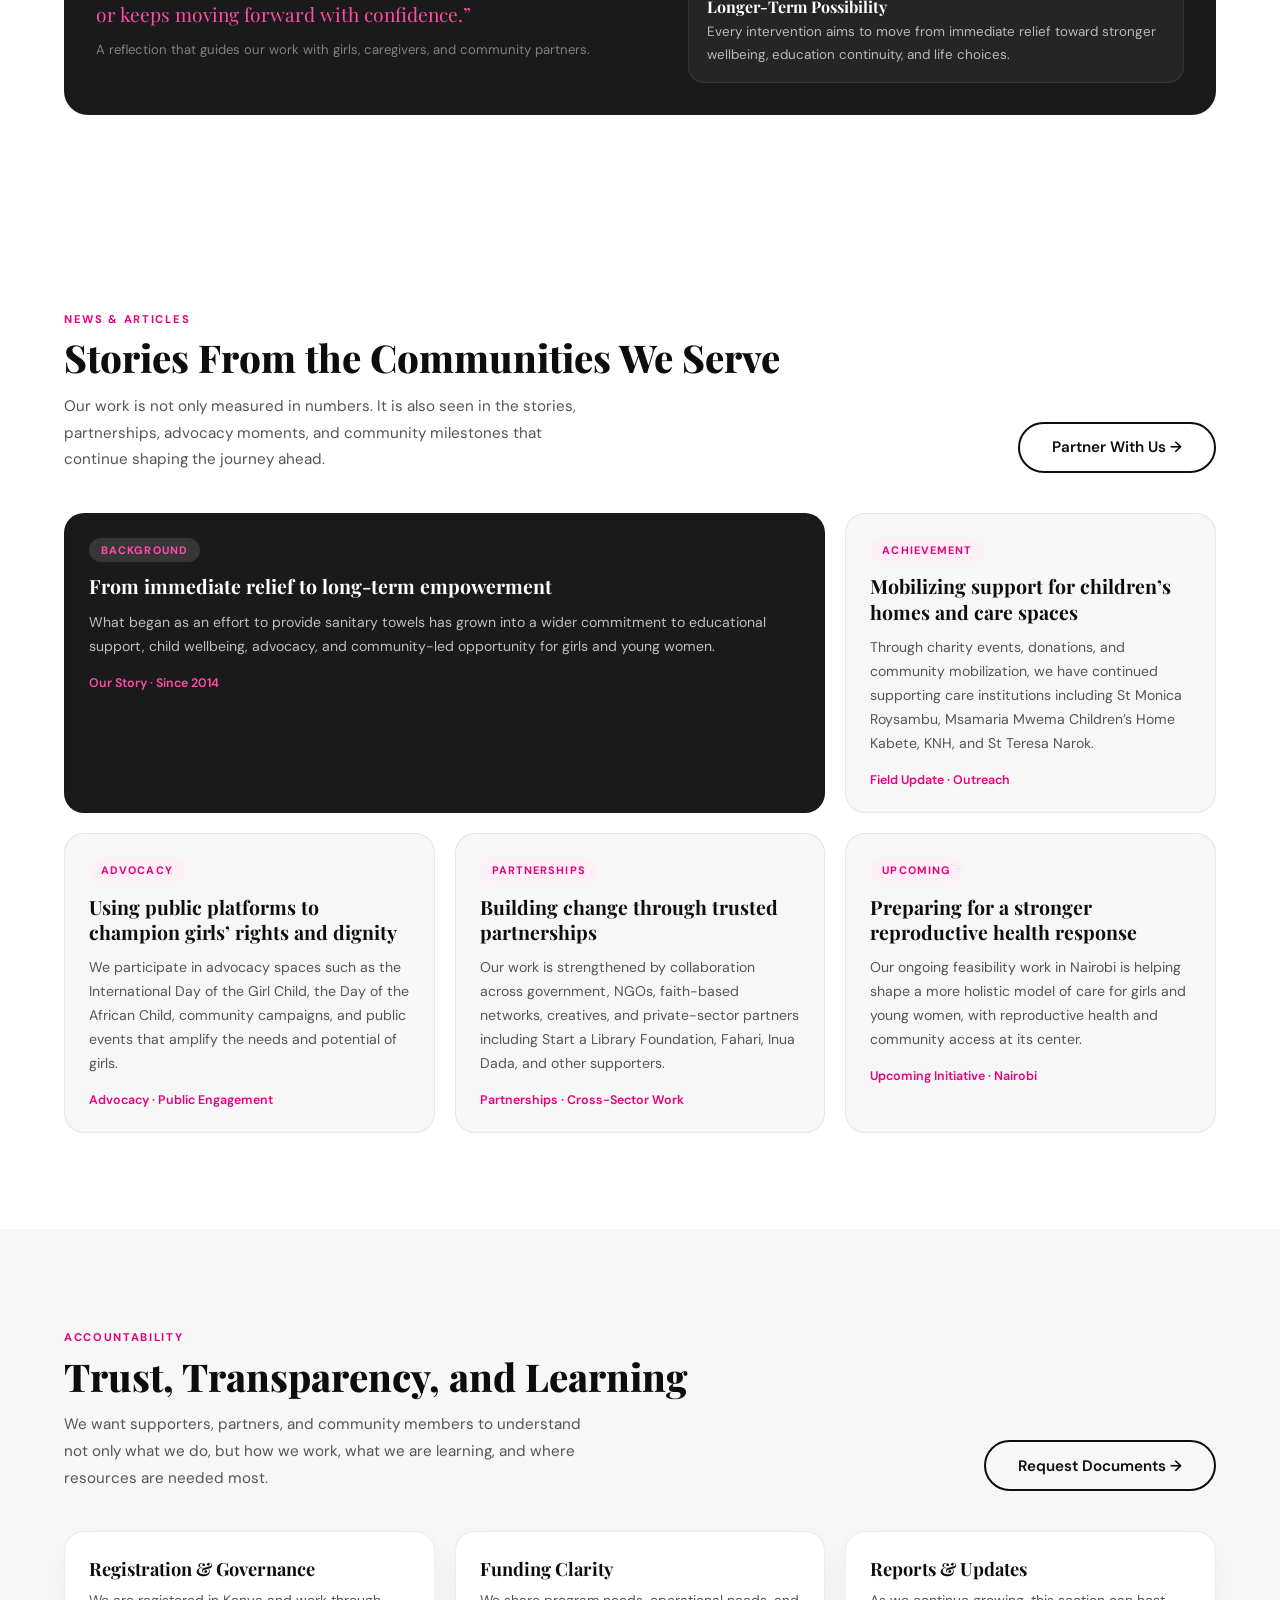
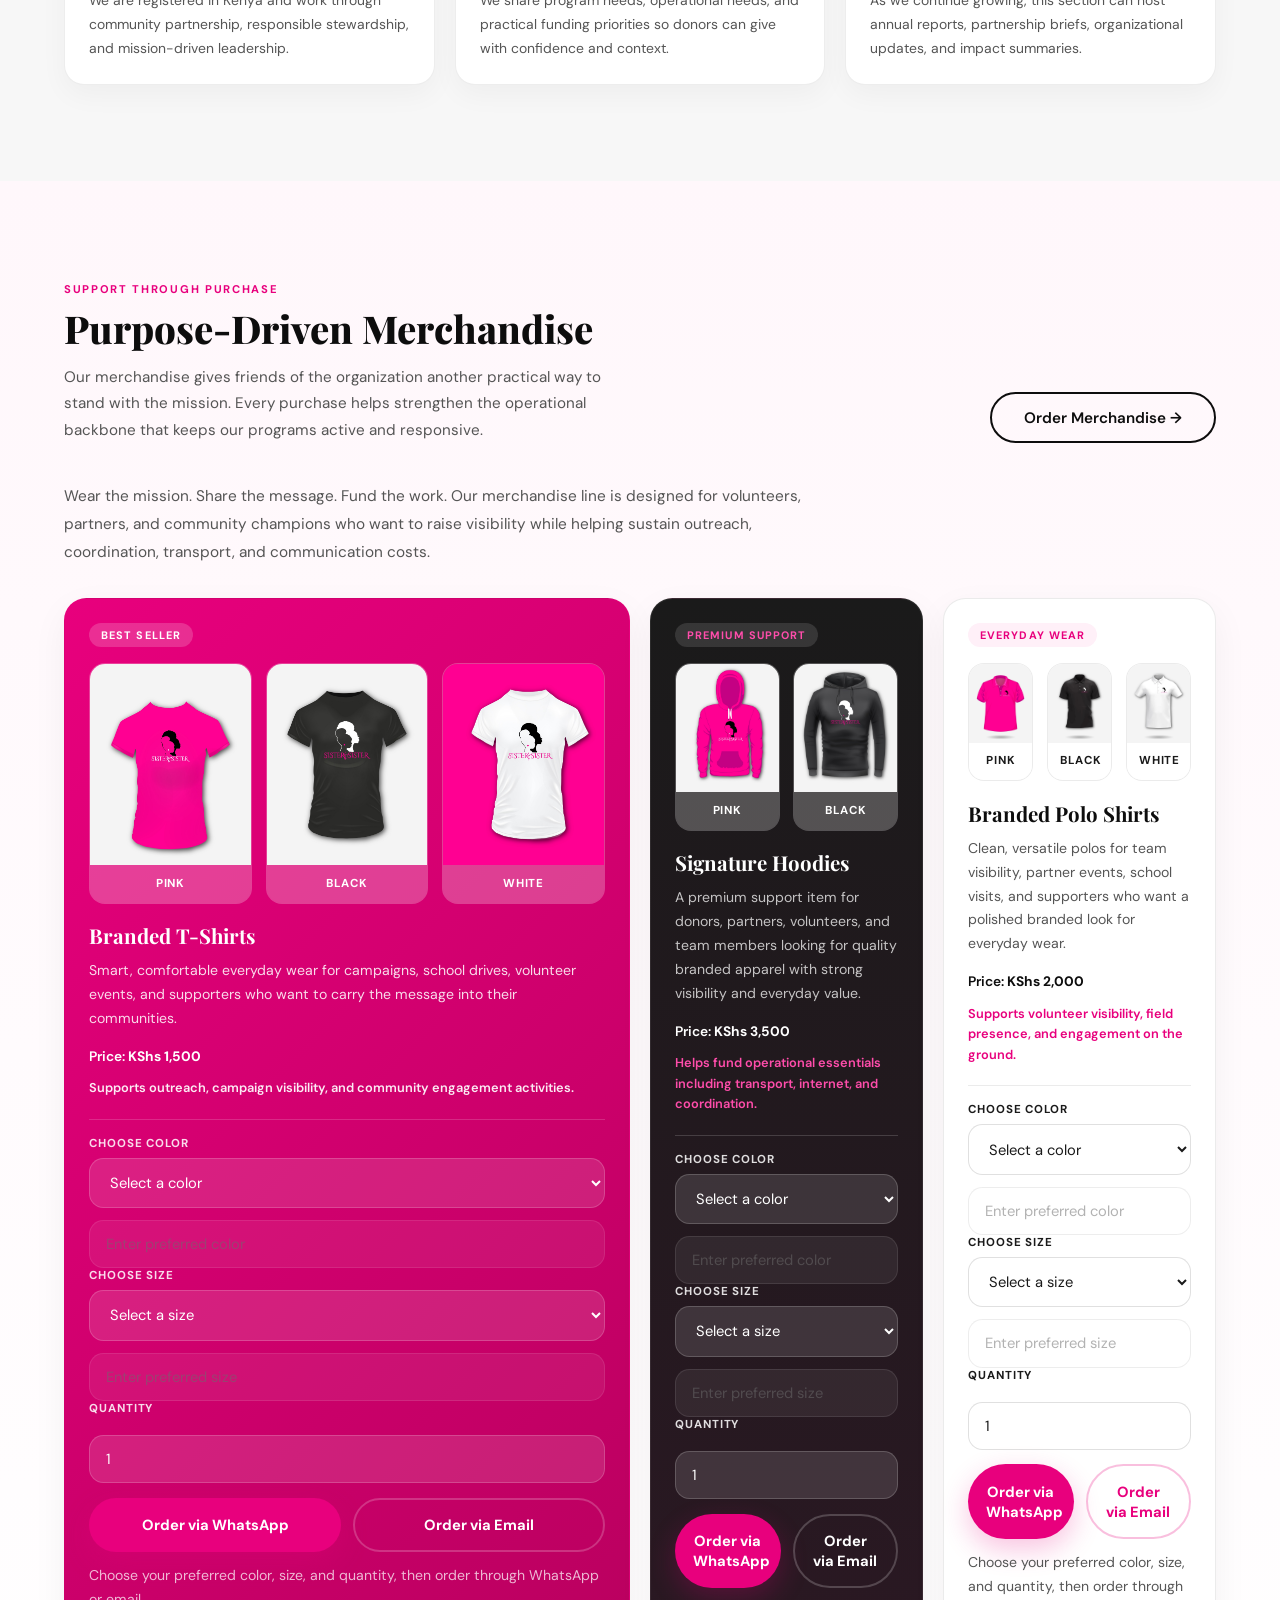
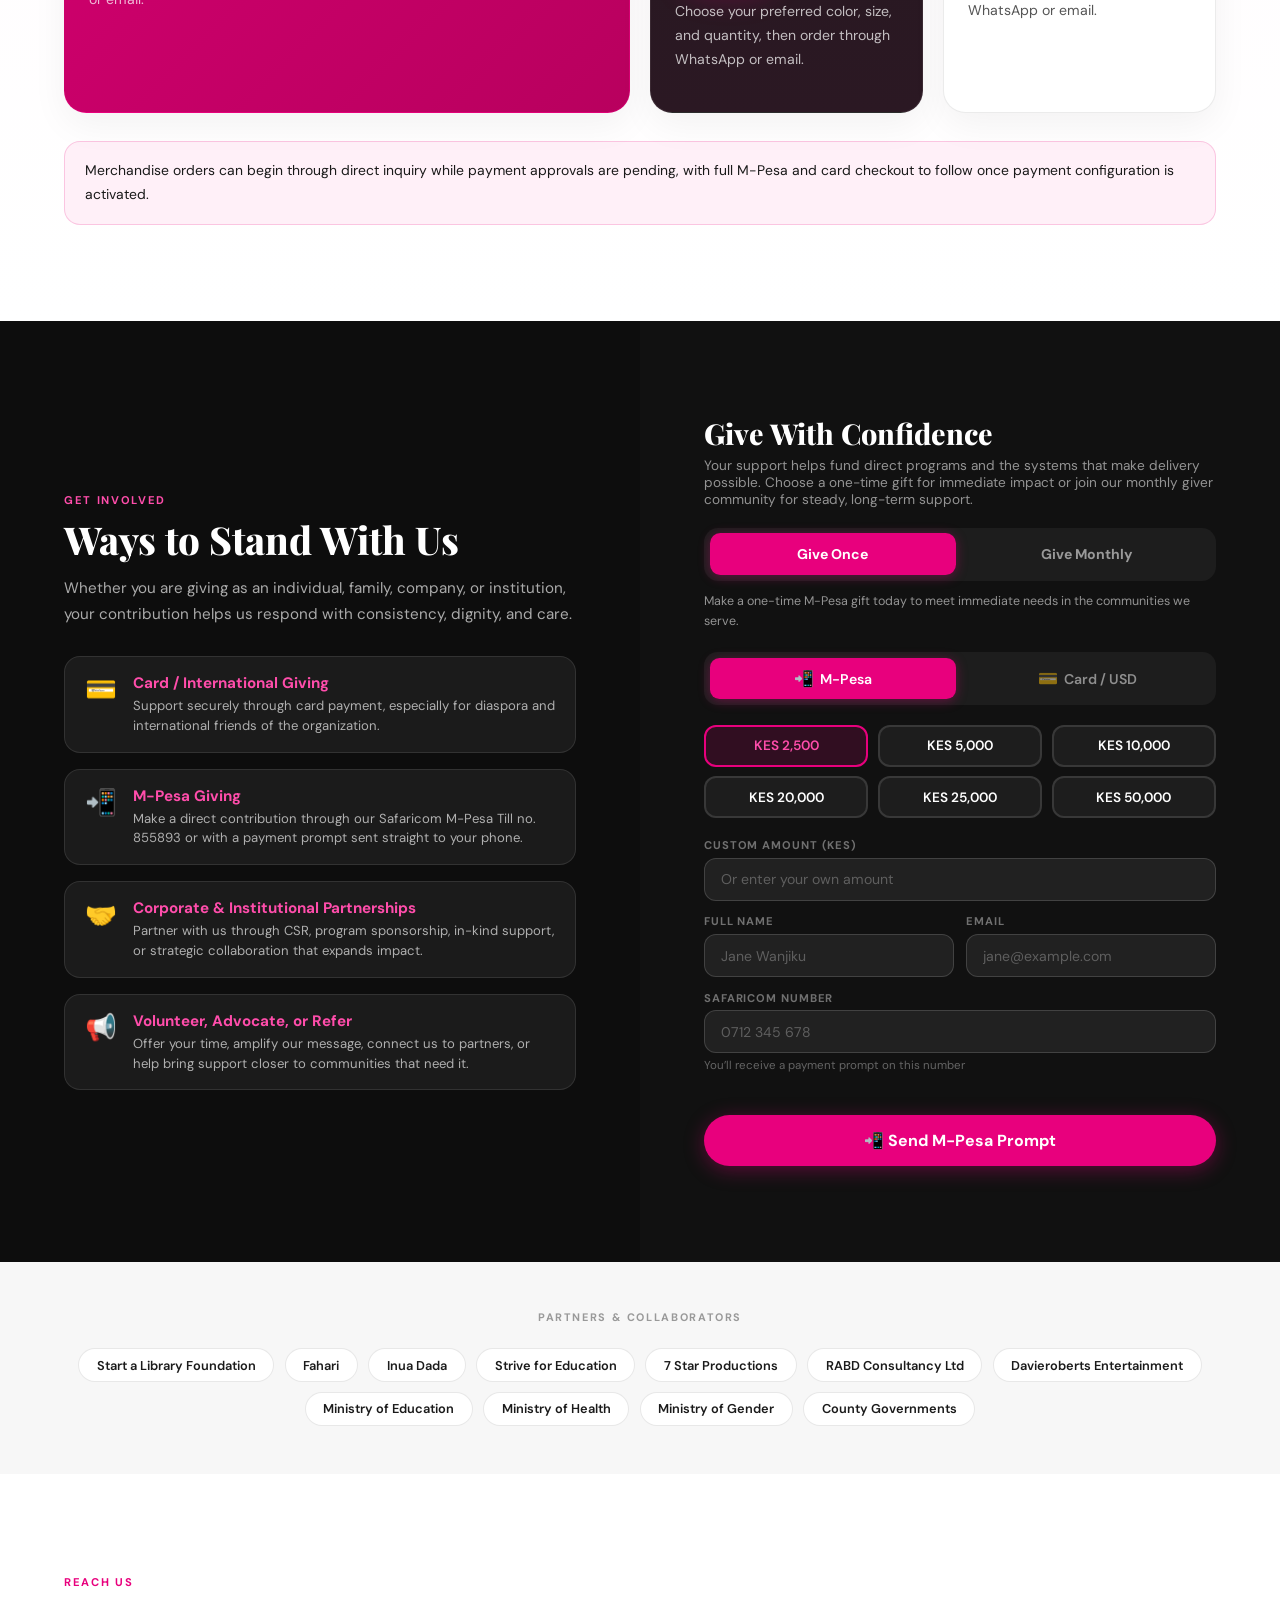
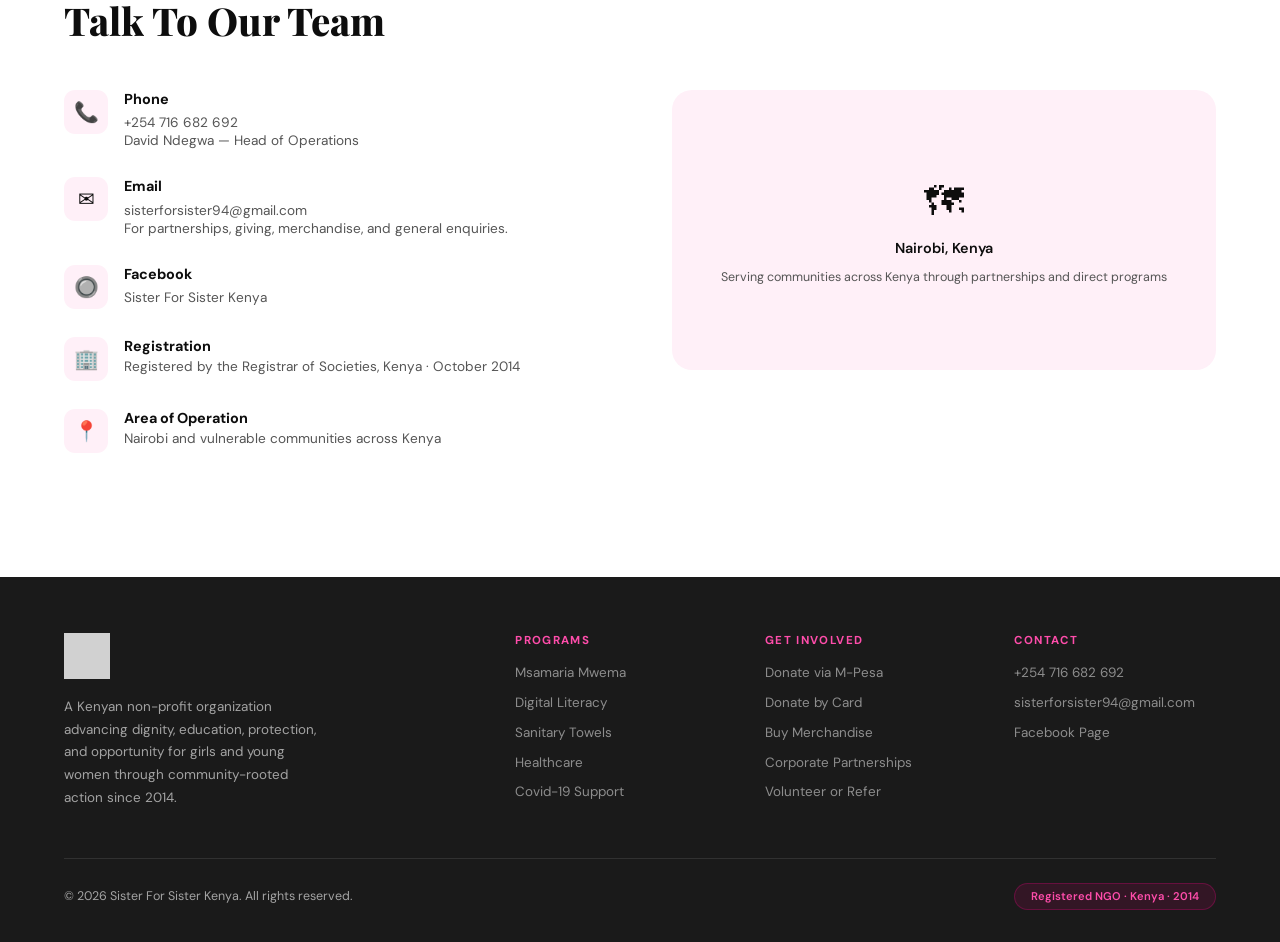
==== commit 84be967e: "added quantity on march" ====
--- a/index.html
+++ b/index.html
@@ -456,11 +456,13 @@
           <option value="Other">Other</option>
         </select>
         <input class="merch-other-size" id="teeOtherSize" type="text" placeholder="Enter preferred size" aria-label="Other T-shirt size" disabled>
+        <label class="merch-order-label" for="teeQuantity">Quantity</label>
+        <input class="merch-quantity" id="teeQuantity" type="number" min="1" step="1" value="1" placeholder="Enter quantity" aria-label="T-shirt quantity">
         <div class="merch-order-actions">
           <button type="button" class="merch-order-btn merch-order-whatsapp" data-channel="whatsapp" data-product="Branded T-Shirts" data-price="KShs 1,500" data-select="teeColor" data-other="teeOtherColor" data-size-select="teeSize" data-size-other="teeOtherSize">Order via WhatsApp</button>
           <button type="button" class="merch-order-btn merch-order-email" data-channel="email" data-product="Branded T-Shirts" data-price="KShs 1,500" data-select="teeColor" data-other="teeOtherColor" data-size-select="teeSize" data-size-other="teeOtherSize">Order via Email</button>
         </div>
-        <p class="merch-order-note">Choose your preferred color and size, then order through WhatsApp or email.</p>
+        <p class="merch-order-note">Choose your preferred color, size, and quantity, then order through WhatsApp or email.</p>
       </div>
     </article>
     <article class="merch-card premium">
@@ -501,11 +503,13 @@
           <option value="Other">Other</option>
         </select>
         <input class="merch-other-size" id="hoodieOtherSize" type="text" placeholder="Enter preferred size" aria-label="Other hoodie size" disabled>
+        <label class="merch-order-label" for="hoodieQuantity">Quantity</label>
+        <input class="merch-quantity" id="hoodieQuantity" type="number" min="1" step="1" value="1" placeholder="Enter quantity" aria-label="Hoodie quantity">
         <div class="merch-order-actions">
           <button type="button" class="merch-order-btn merch-order-whatsapp" data-channel="whatsapp" data-product="Signature Hoodies" data-price="KShs 3,500" data-select="hoodieColor" data-other="hoodieOtherColor" data-size-select="hoodieSize" data-size-other="hoodieOtherSize">Order via WhatsApp</button>
           <button type="button" class="merch-order-btn merch-order-email" data-channel="email" data-product="Signature Hoodies" data-price="KShs 3,500" data-select="hoodieColor" data-other="hoodieOtherColor" data-size-select="hoodieSize" data-size-other="hoodieOtherSize">Order via Email</button>
         </div>
-        <p class="merch-order-note">Choose your preferred color and size, then order through WhatsApp or email.</p>
+        <p class="merch-order-note">Choose your preferred color, size, and quantity, then order through WhatsApp or email.</p>
       </div>
     </article>
     <article class="merch-card">
@@ -550,11 +554,13 @@
           <option value="Other">Other</option>
         </select>
         <input class="merch-other-size" id="poloOtherSize" type="text" placeholder="Enter preferred size" aria-label="Other polo size" disabled>
+        <label class="merch-order-label" for="poloQuantity">Quantity</label>
+        <input class="merch-quantity" id="poloQuantity" type="number" min="1" step="1" value="1" placeholder="Enter quantity" aria-label="Polo quantity">
         <div class="merch-order-actions">
           <button type="button" class="merch-order-btn merch-order-whatsapp" data-channel="whatsapp" data-product="Branded Polo Shirts" data-price="KShs 2,000" data-select="poloColor" data-other="poloOtherColor" data-size-select="poloSize" data-size-other="poloOtherSize">Order via WhatsApp</button>
           <button type="button" class="merch-order-btn merch-order-email" data-channel="email" data-product="Branded Polo Shirts" data-price="KShs 2,000" data-select="poloColor" data-other="poloOtherColor" data-size-select="poloSize" data-size-other="poloOtherSize">Order via Email</button>
         </div>
-        <p class="merch-order-note">Choose your preferred color and size, then order through WhatsApp or email.</p>
+        <p class="merch-order-note">Choose your preferred color, size, and quantity, then order through WhatsApp or email.</p>
       </div>
     </article>
   </div>
--- a/styles.css
+++ b/styles.css
@@ -433,7 +433,8 @@
 .merch-card.premium .merch-order-label { color: rgba(255,255,255,0.86); }
 .merch-select,
 .merch-other-color,
-.merch-other-size {
+.merch-other-size,
+.merch-quantity {
   width: 100%;
   border-radius: 0.9rem;
   border: 1px solid rgba(0,0,0,0.12);
@@ -447,12 +448,14 @@
 }
 .merch-select:focus,
 .merch-other-color:focus,
-.merch-other-size:focus {
+.merch-other-size:focus,
+.merch-quantity:focus {
   border-color: var(--pink);
   box-shadow: 0 0 0 3px rgba(232,0,125,0.12);
 }
 .merch-other-color,
-.merch-other-size {
+.merch-other-size,
+.merch-quantity {
   margin-top: 0.75rem;
 }
 .merch-other-color:disabled,
@@ -463,9 +466,11 @@
 .merch-card.featured .merch-select,
 .merch-card.featured .merch-other-color,
 .merch-card.featured .merch-other-size,
+.merch-card.featured .merch-quantity,
 .merch-card.premium .merch-select,
 .merch-card.premium .merch-other-color,
-.merch-card.premium .merch-other-size {
+.merch-card.premium .merch-other-size,
+.merch-card.premium .merch-quantity {
   background: rgba(255,255,255,0.12);
   border-color: rgba(255,255,255,0.18);
   color: var(--white);
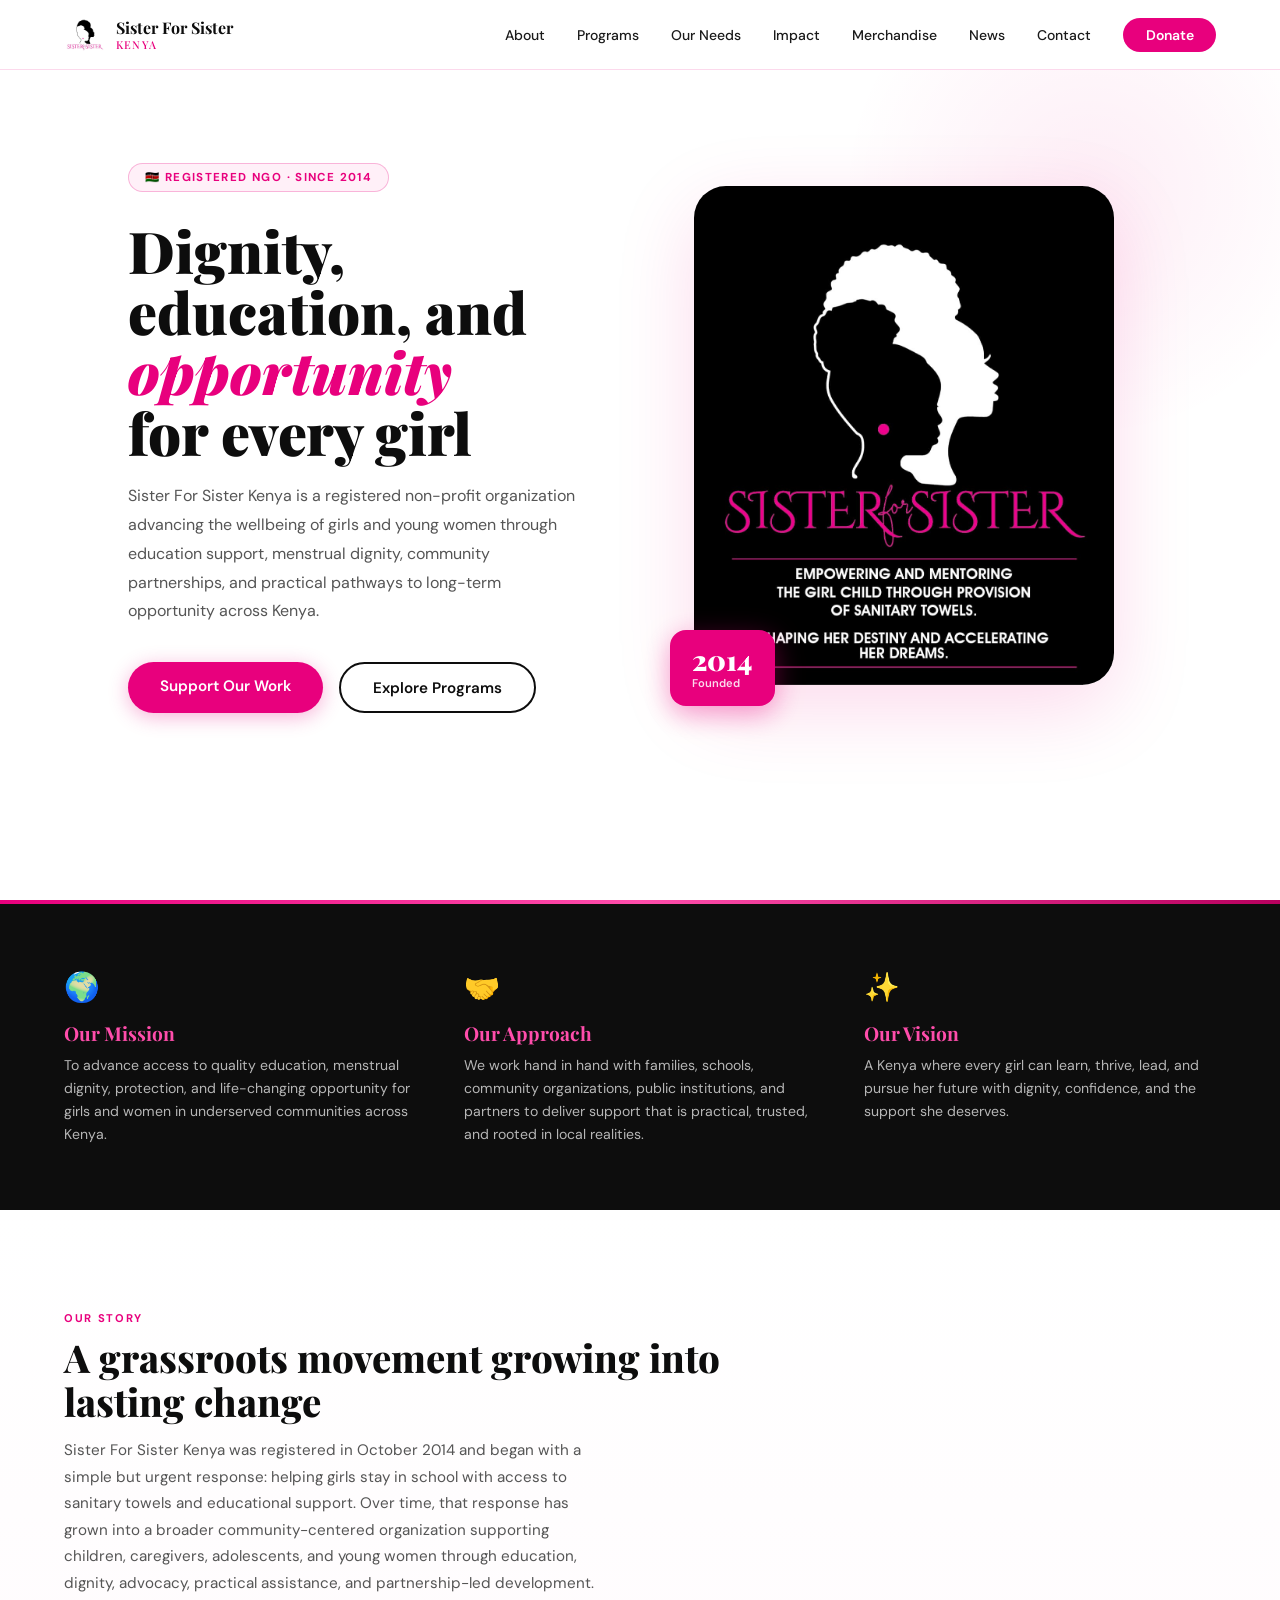
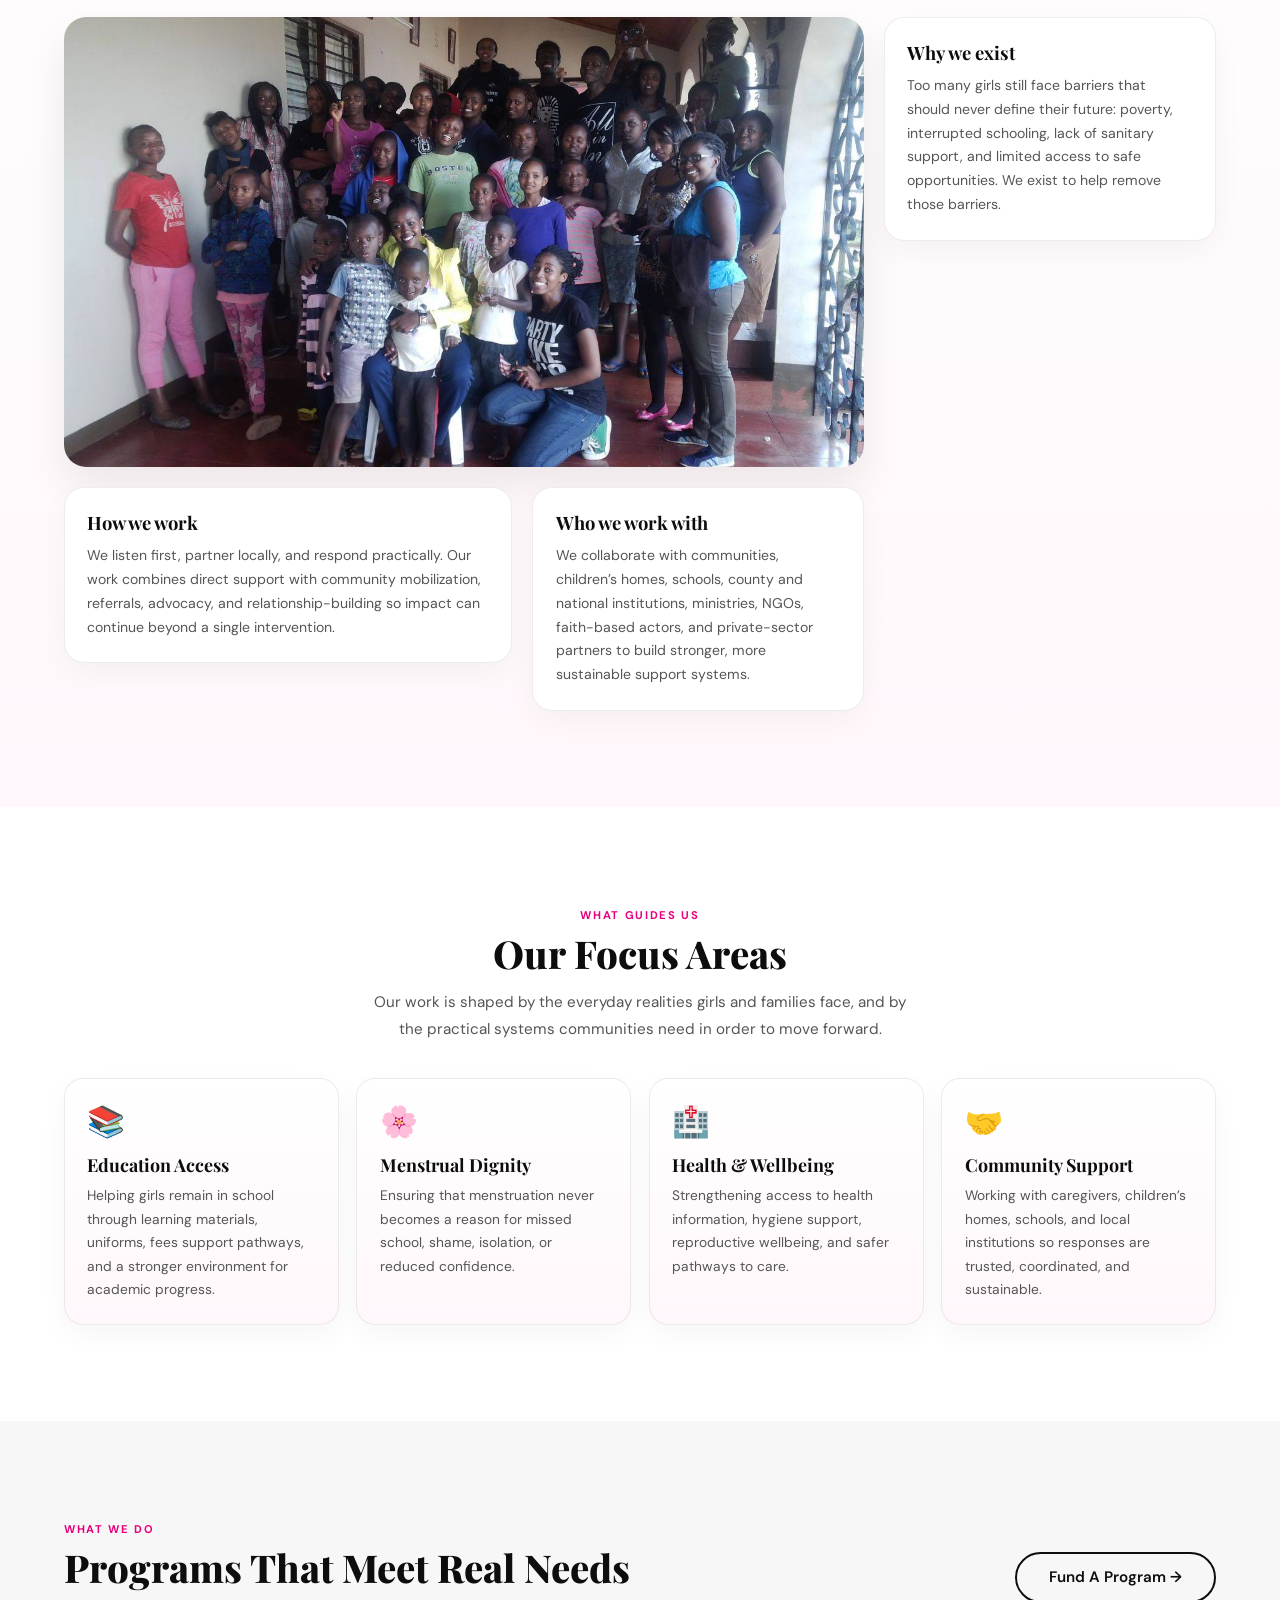
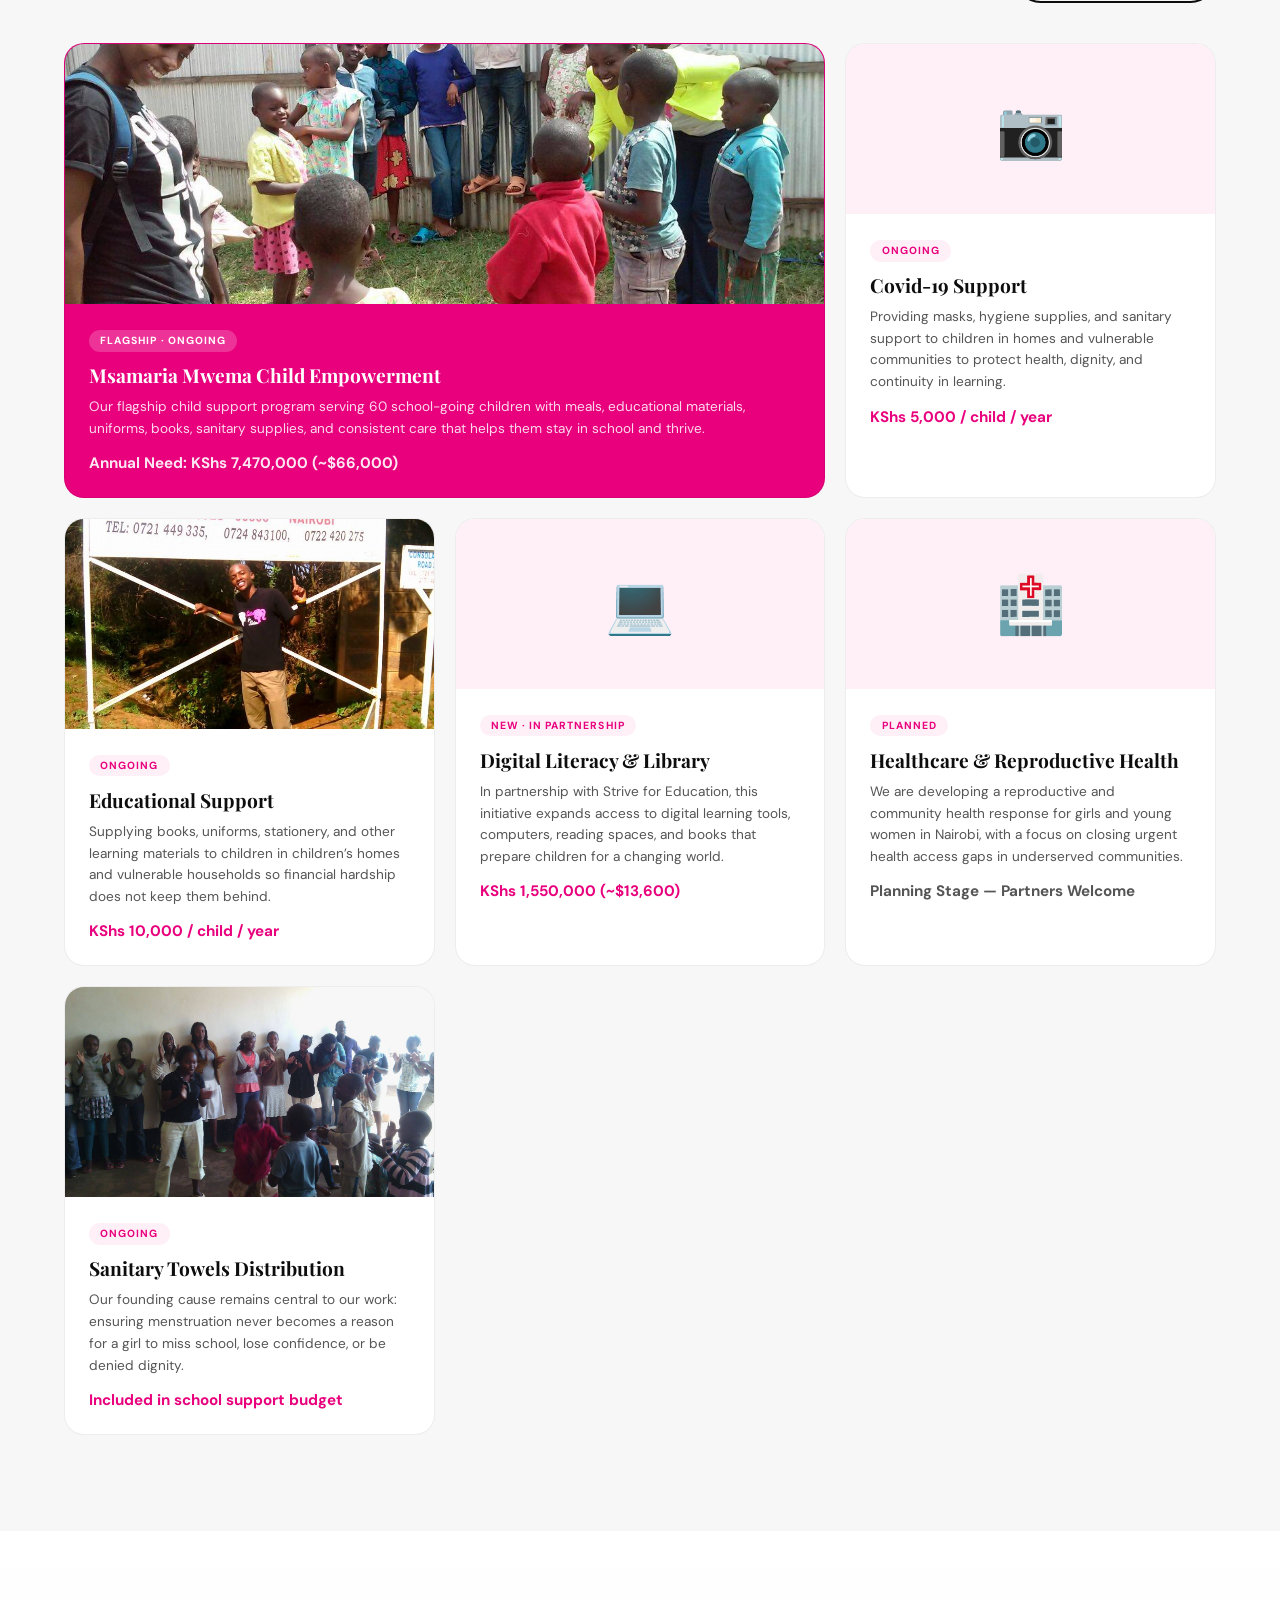
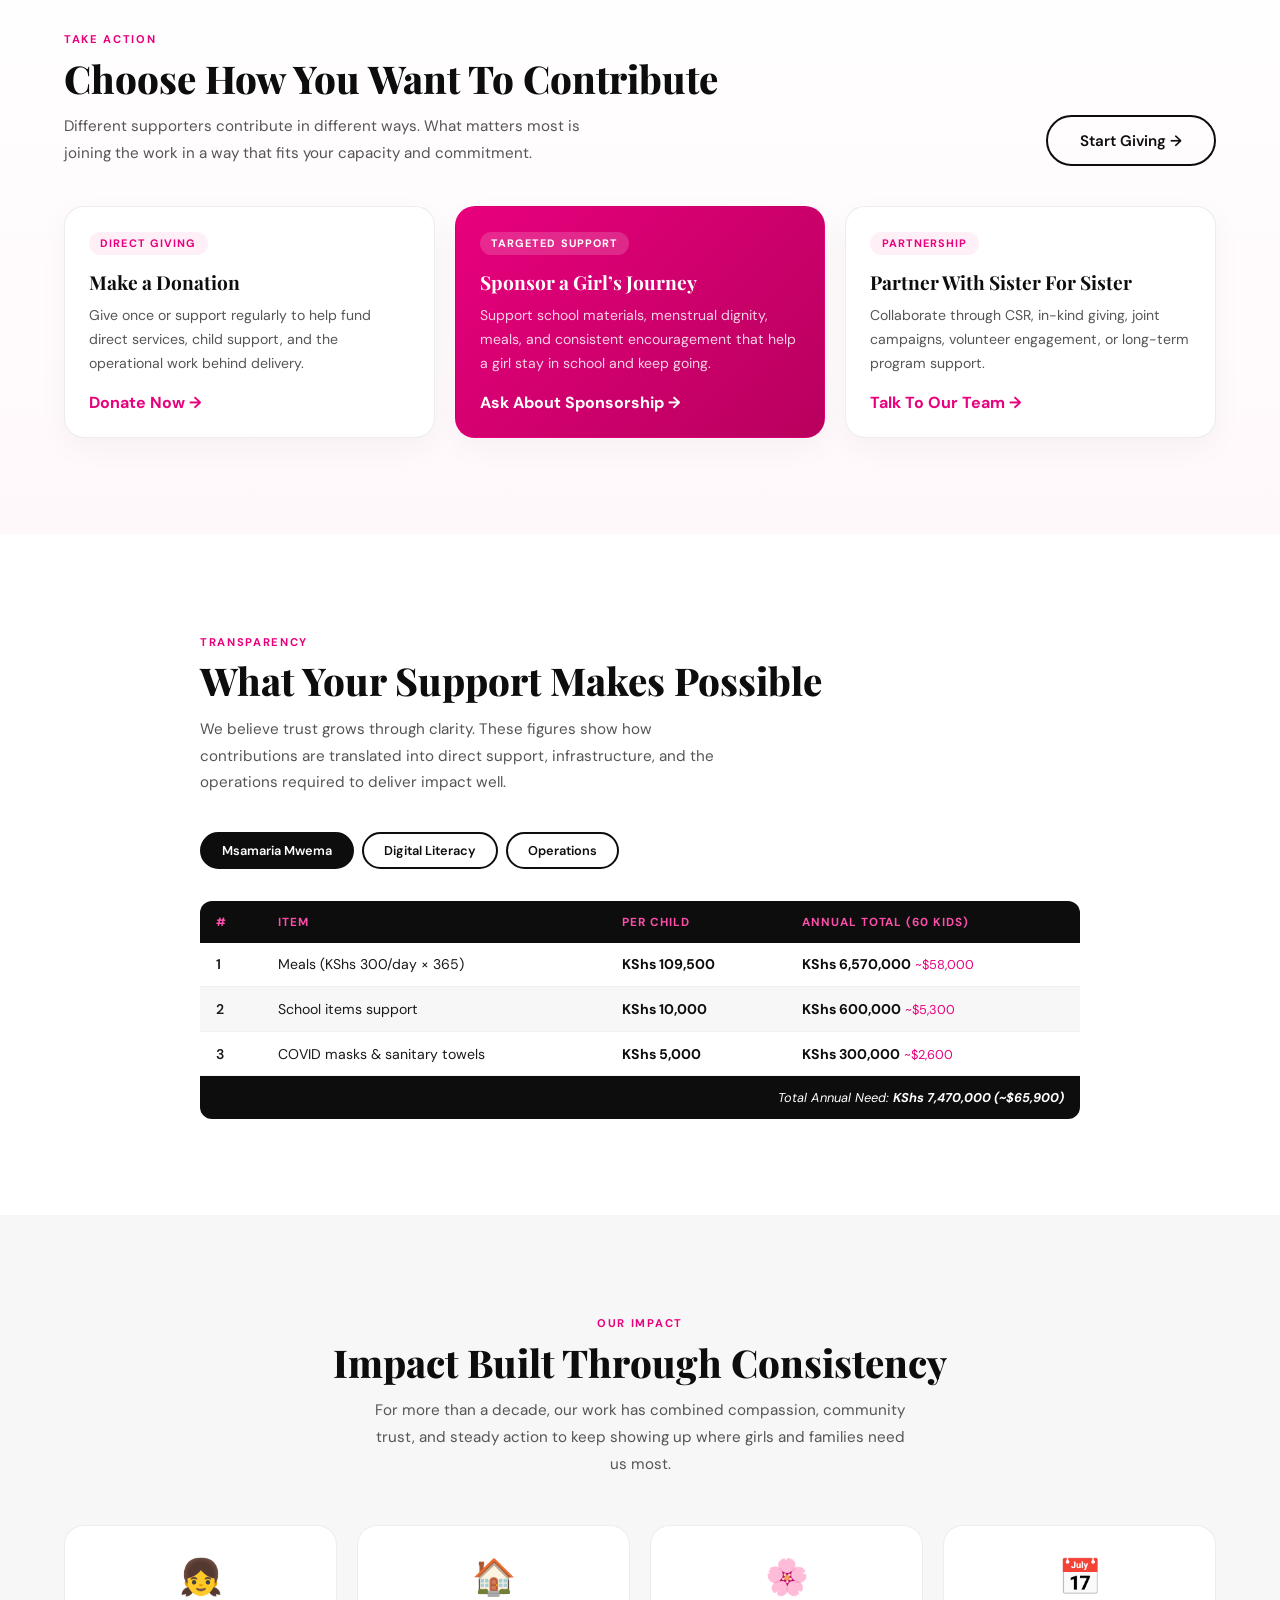
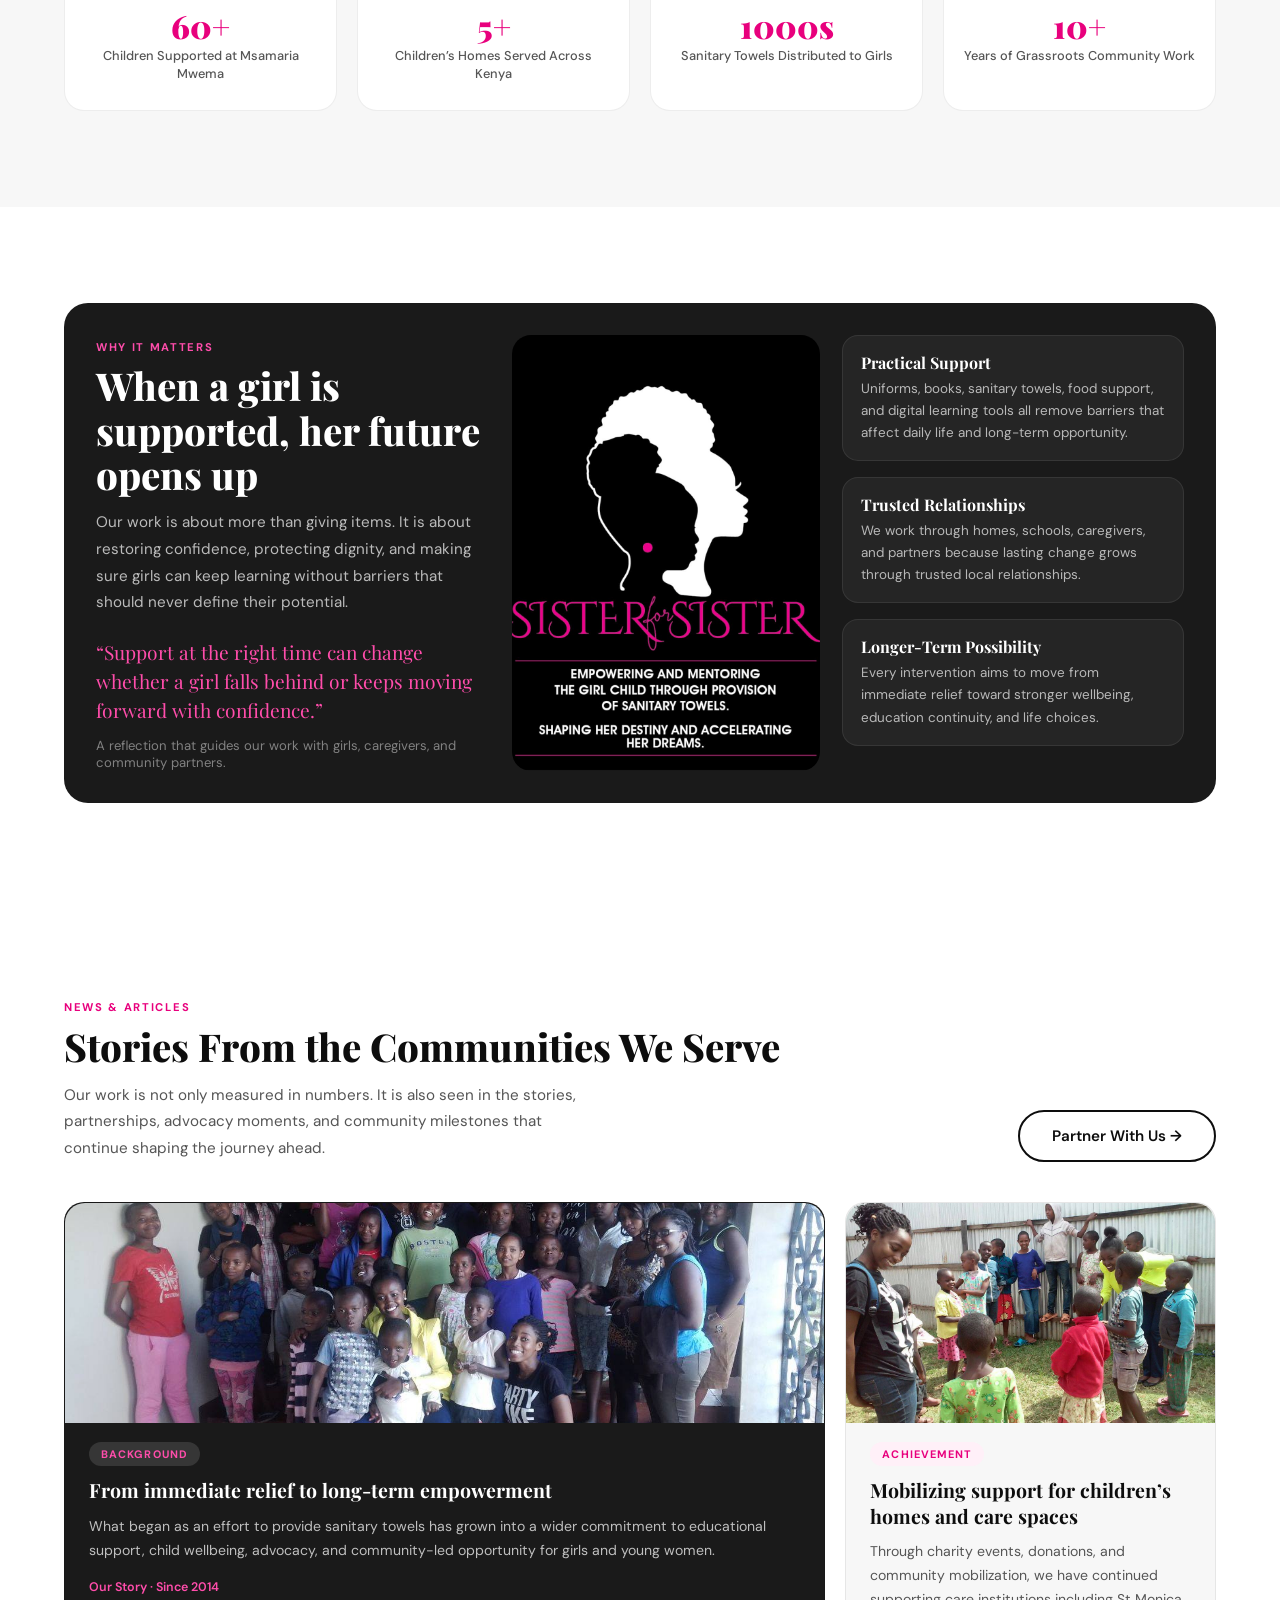
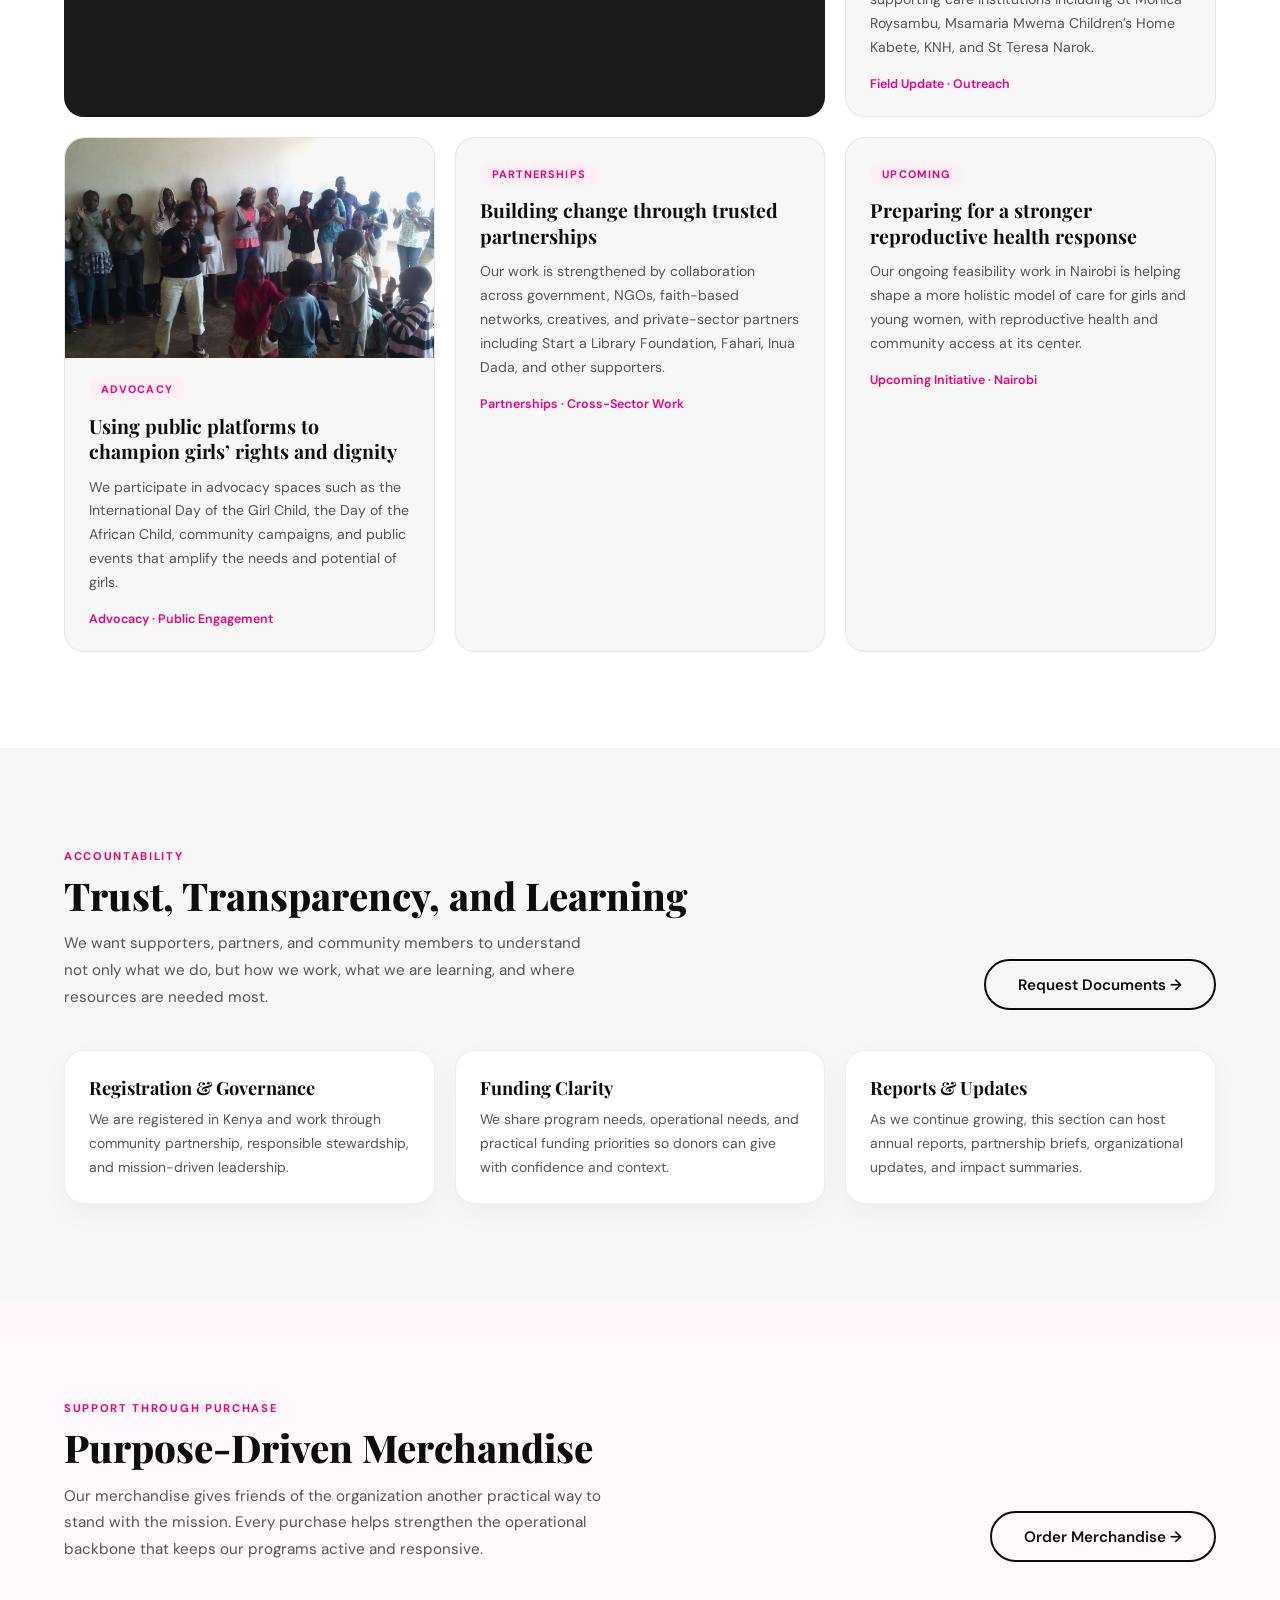
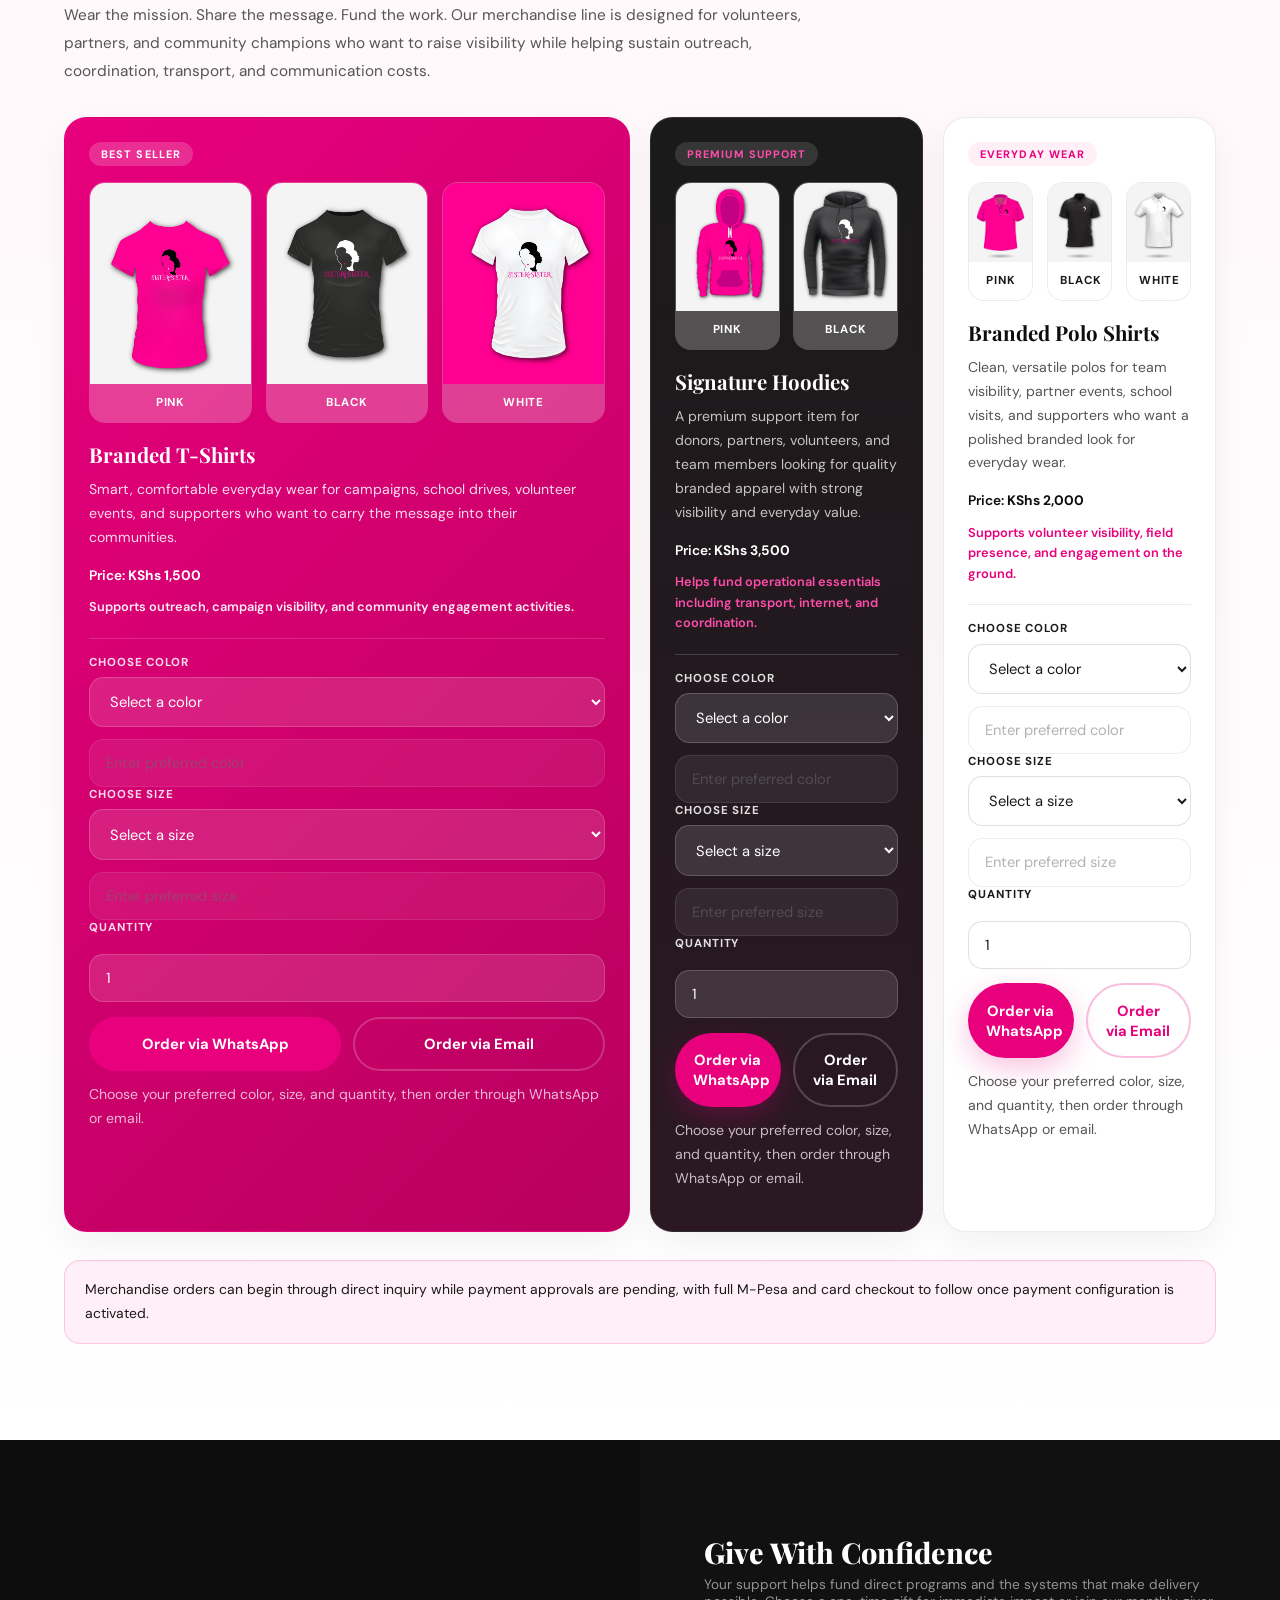
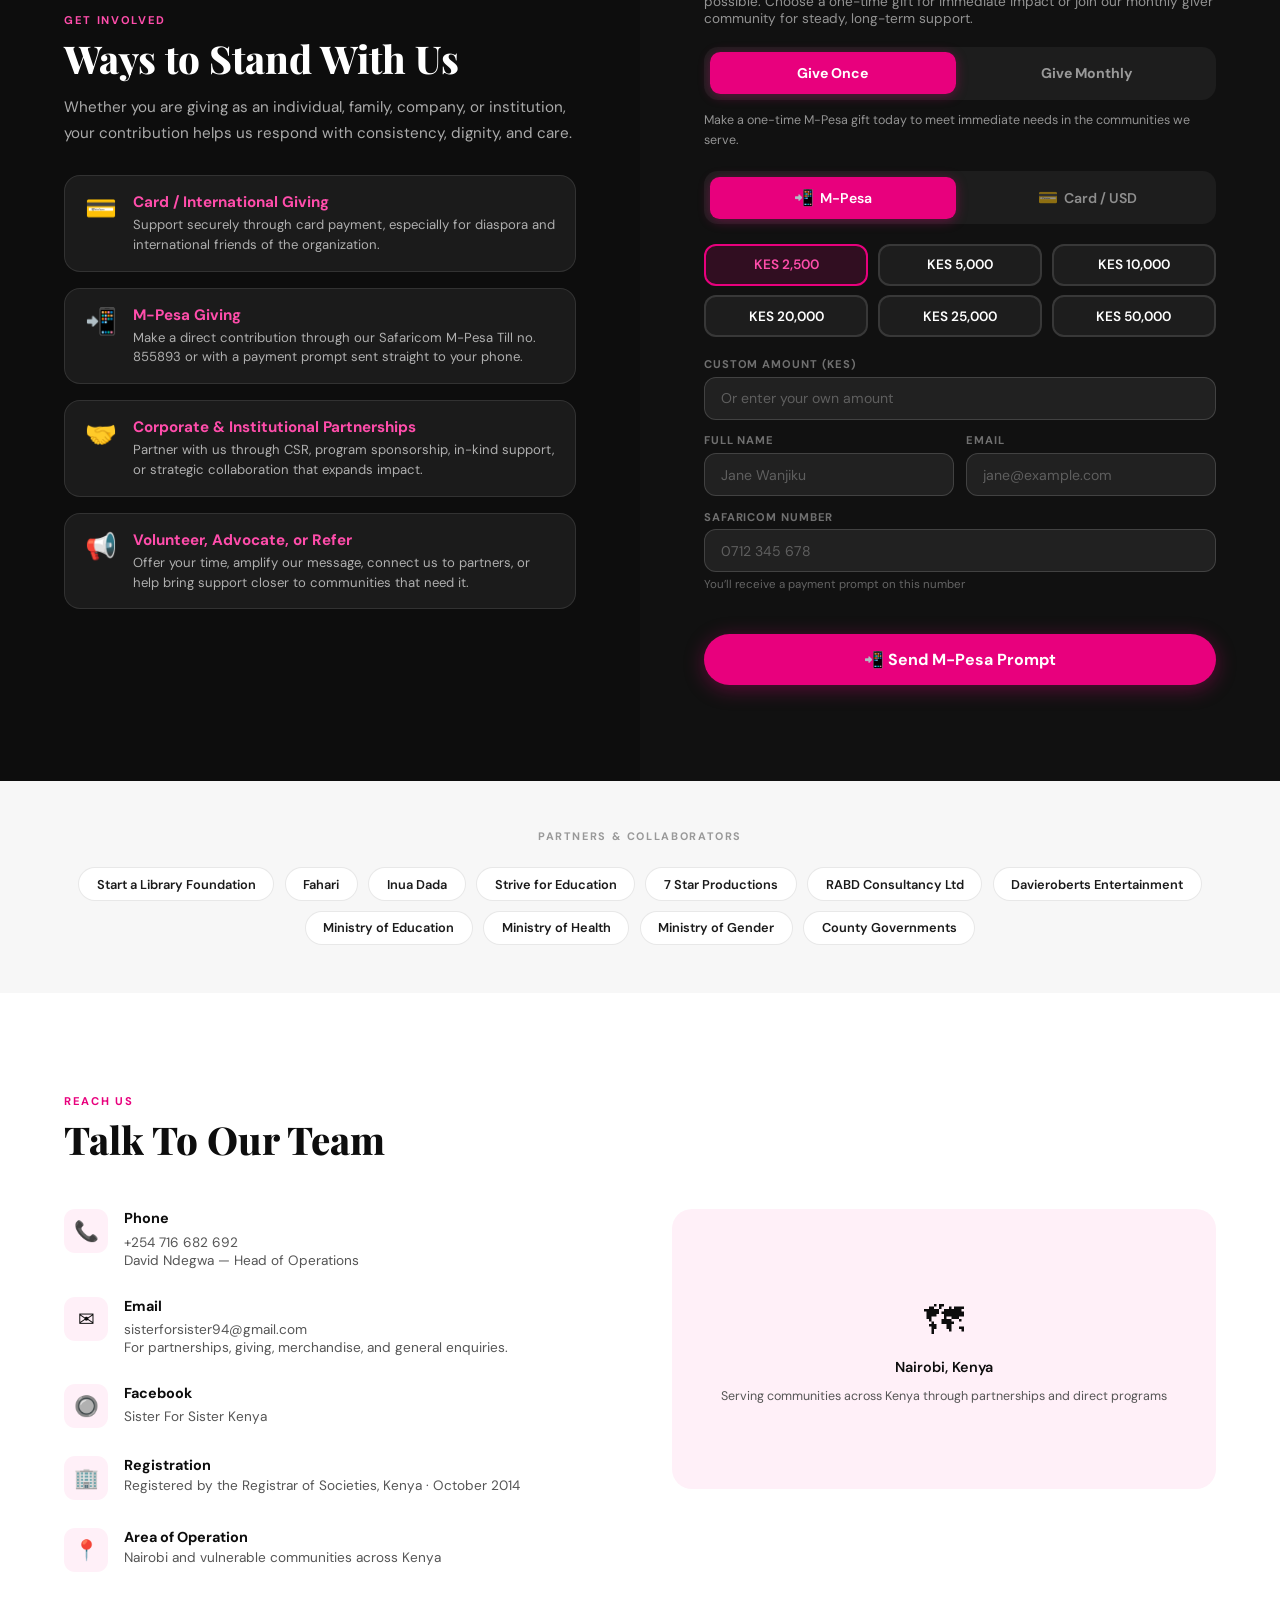
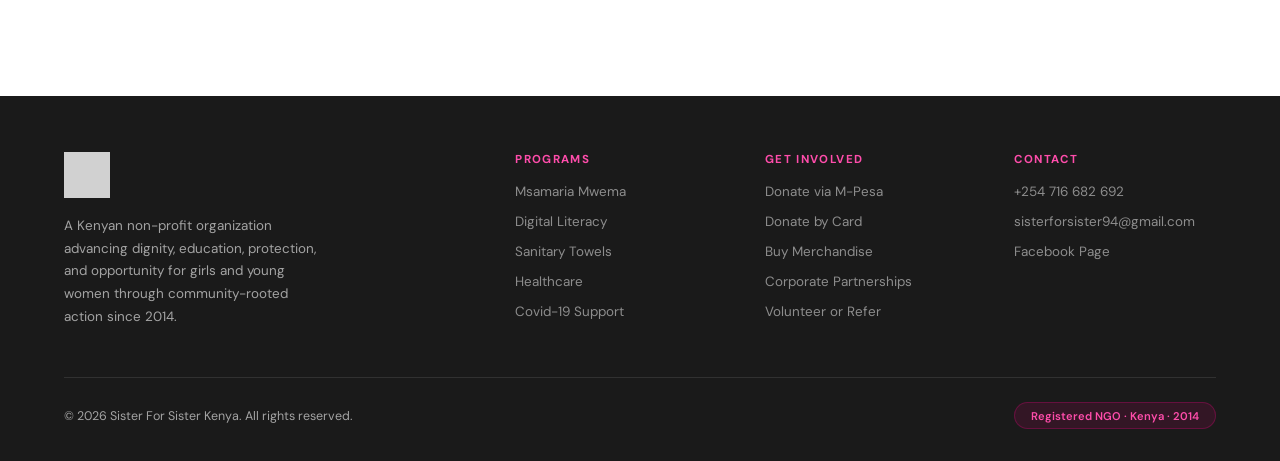
==== commit dc5c1949: "added images" ====
--- a/index.html
+++ b/index.html
@@ -57,7 +57,7 @@
   </div>
   <div class="hero-right">
     <div class="hero-img-wrap">
-      <img src="/Images/logo.jpg" alt="Sister For Sister Kenya"/>
+      <img src="/Images/About.jpg" alt="Girls supported by Sister For Sister Kenya"/>
       <div class="hero-stat">
         <div class="num">2014</div>
         <div class="lbl">Founded</div>
@@ -95,6 +95,9 @@
       <h2 class="section-title">A grassroots movement growing into lasting change</h2>
       <p class="section-sub">Sister For Sister Kenya was registered in October 2014 and began with a simple but urgent response: helping girls stay in school with access to sanitary towels and educational support. Over time, that response has grown into a broader community-centered organization supporting children, caregivers, adolescents, and young women through education, dignity, advocacy, practical assistance, and partnership-led development.</p>
     </div>
+    <figure class="story-photo-card">
+      <img src="/Images/childrens1.jpg" alt="Children taking part in Sister For Sister Kenya support activities">
+    </figure>
     <div class="story-card">
       <h3>Why we exist</h3>
       <p>Too many girls still face barriers that should never define their future: poverty, interrupted schooling, lack of sanitary support, and limited access to safe opportunities. We exist to help remove those barriers.</p>
@@ -152,7 +155,9 @@
   </div>
   <div class="programs-grid">
     <div class="program-card featured">
-      <div class="card-icon-wrap">&#127968;</div>
+      <div class="card-media">
+        <img src="/Images/children3.jpg" alt="Children supported through the Msamaria Mwema Child Empowerment program">
+      </div>
       <div class="card-body">
         <span class="card-tag">Flagship &middot; Ongoing</span>
         <h3>Msamaria Mwema Child Empowerment</h3>
@@ -170,7 +175,9 @@
       </div>
     </div>
     <div class="program-card">
-      <div class="card-icon-wrap">&#128218;</div>
+      <div class="card-media">
+        <img src="/Images/school1.jpg" alt="Students receiving education support through Sister For Sister Kenya">
+      </div>
       <div class="card-body">
         <span class="card-tag">Ongoing</span>
         <h3>Educational Support</h3>
@@ -197,7 +204,9 @@
       </div>
     </div>
     <div class="program-card">
-      <div class="card-icon-wrap">&#127800;</div>
+      <div class="card-media">
+        <img src="/Images/children2.jpg" alt="Girls benefiting from sanitary towel distribution support">
+      </div>
       <div class="card-body">
         <span class="card-tag">Ongoing</span>
         <h3>Sanitary Towels Distribution</h3>
@@ -313,6 +322,9 @@
       <blockquote class="story-quote">&ldquo;Support at the right time can change whether a girl falls behind or keeps moving forward with confidence.&rdquo;</blockquote>
       <p class="story-attrib">A reflection that guides our work with girls, caregivers, and community partners.</p>
     </div>
+    <figure class="story-highlight-media">
+      <img src="/Images/About.jpg" alt="Sister For Sister Kenya community support in action">
+    </figure>
     <div class="story-highlight-points">
       <div class="highlight-point">
         <h3>Practical Support</h3>
@@ -342,18 +354,27 @@
   </div>
   <div class="articles-grid">
     <article class="article-card article-featured">
+      <div class="article-media">
+        <img src="/Images/childrens1.jpg" alt="Children and caregivers during a Sister For Sister Kenya outreach moment">
+      </div>
       <span class="article-tag">Background</span>
       <h3>From immediate relief to long-term empowerment</h3>
       <p>What began as an effort to provide sanitary towels has grown into a wider commitment to educational support, child wellbeing, advocacy, and community-led opportunity for girls and young women.</p>
       <div class="article-meta">Our Story &middot; Since 2014</div>
     </article>
     <article class="article-card">
+      <div class="article-media">
+        <img src="/Images/children3.jpg" alt="Children in a care and support space served by Sister For Sister Kenya">
+      </div>
       <span class="article-tag">Achievement</span>
       <h3>Mobilizing support for children&rsquo;s homes and care spaces</h3>
       <p>Through charity events, donations, and community mobilization, we have continued supporting care institutions including St Monica Roysambu, Msamaria Mwema Children&rsquo;s Home Kabete, KNH, and St Teresa Narok.</p>
       <div class="article-meta">Field Update &middot; Outreach</div>
     </article>
     <article class="article-card">
+      <div class="article-media">
+        <img src="/Images/children2.jpg" alt="Girls and young women represented in advocacy and dignity campaigns">
+      </div>
       <span class="article-tag">Advocacy</span>
       <h3>Using public platforms to champion girls&rsquo; rights and dignity</h3>
       <p>We participate in advocacy spaces such as the International Day of the Girl Child, the Day of the African Child, community campaigns, and public events that amplify the needs and potential of girls.</p>
@@ -788,5 +809,9 @@
 </footer>
 
 <script src="main.js"></script>
+<script>
+  window.va = window.va || function () { (window.vaq = window.vaq || []).push(arguments); };
+</script>
+<script defer src="/<unique-path>/script.js"></script>
 </body>
 </html>
--- a/styles.css
+++ b/styles.css
@@ -91,6 +91,20 @@
 .story-section { background: linear-gradient(180deg, #fff 0%, #fff7fb 100%); }
 .story-grid { display: grid; grid-template-columns: 1.35fr 1fr 1fr; gap: 1.25rem; align-items: start; }
 .story-copy { grid-column: span 3; max-width: 760px; }
+.story-photo-card {
+  margin: 0;
+  grid-column: span 2;
+  border-radius: 1.4rem;
+  overflow: hidden;
+  min-height: 340px;
+  box-shadow: 0 18px 42px rgba(0,0,0,0.08);
+}
+.story-photo-card img {
+  display: block;
+  width: 100%;
+  height: 100%;
+  object-fit: cover;
+}
 .story-card { background: var(--white); border: 1px solid rgba(0,0,0,0.07); border-radius: 1.25rem; padding: 1.4rem; box-shadow: 0 10px 30px rgba(0,0,0,0.04); }
 .story-card h3 { font-family: 'Playfair Display', serif; font-size: 1.15rem; color: var(--black); margin-bottom: 0.55rem; }
 .story-card p { font-size: 0.88rem; line-height: 1.7; color: var(--grey); }
@@ -121,8 +135,16 @@
 .program-card { background: var(--white); border-radius: 1.25rem; overflow: hidden; border: 1px solid rgba(0,0,0,0.07); transition: transform 0.3s, box-shadow 0.3s; }
 .program-card:hover { transform: translateY(-5px); box-shadow: 0 16px 48px rgba(0,0,0,0.1); }
 .program-card.featured { grid-column: span 2; background: var(--pink); }
+.card-media { height: 210px; background: var(--pink-pale); }
+.card-media img {
+  display: block;
+  width: 100%;
+  height: 100%;
+  object-fit: cover;
+}
 .card-icon-wrap { height: 170px; display: flex; align-items: center; justify-content: center; font-size: 3.5rem; background: var(--pink-pale); }
 .program-card.featured .card-icon-wrap { background: rgba(255,255,255,0.12); height: 130px; }
+.program-card.featured .card-media { height: 260px; }
 .card-body { padding: 1.5rem; }
 .card-tag { display: inline-block; background: var(--pink-pale); color: var(--pink); font-size: 0.65rem; font-weight: 700; letter-spacing: 0.1em; text-transform: uppercase; padding: 0.28rem 0.7rem; border-radius: 2rem; margin-bottom: 0.65rem; }
 .program-card.featured .card-tag { background: rgba(255,255,255,0.2); color: var(--white); }
@@ -217,7 +239,7 @@
 .story-highlight-section { background: var(--white); }
 .story-highlight-card {
   display: grid;
-  grid-template-columns: 1.15fr 1fr;
+  grid-template-columns: 1.15fr 0.9fr 1fr;
   gap: 1.4rem;
   background: var(--charcoal);
   border-radius: 1.5rem;
@@ -238,6 +260,18 @@
   font-size: 0.82rem;
   color: rgba(255,255,255,0.45);
 }
+.story-highlight-media {
+  margin: 0;
+  border-radius: 1.2rem;
+  overflow: hidden;
+  min-height: 100%;
+}
+.story-highlight-media img {
+  display: block;
+  width: 100%;
+  height: 100%;
+  object-fit: cover;
+}
 .story-highlight-points {
   display: flex;
   flex-direction: column;
@@ -267,6 +301,17 @@
 .article-card { background: var(--light); border: 1px solid rgba(0,0,0,0.07); border-radius: 1.25rem; padding: 1.5rem; transition: transform 0.25s, box-shadow 0.25s; }
 .article-card:hover { transform: translateY(-4px); box-shadow: 0 14px 36px rgba(0,0,0,0.08); }
 .article-featured { grid-column: span 2; background: var(--charcoal); }
+.article-media {
+  margin: -1.5rem -1.5rem 1.2rem;
+  overflow: hidden;
+  border-radius: 1.25rem 1.25rem 0 0;
+}
+.article-media img {
+  display: block;
+  width: 100%;
+  height: 220px;
+  object-fit: cover;
+}
 .article-tag { display: inline-block; margin-bottom: 0.8rem; padding: 0.3rem 0.75rem; border-radius: 999px; background: var(--pink-pale); color: var(--pink); font-size: 0.68rem; font-weight: 700; letter-spacing: 0.1em; text-transform: uppercase; }
 .article-featured .article-tag { background: rgba(255,255,255,0.12); color: var(--pink-light); }
 .article-card h3 { font-family: 'Playfair Display', serif; font-size: 1.22rem; line-height: 1.3; margin-bottom: 0.7rem; color: var(--black); }
@@ -671,12 +716,15 @@
   .mission-band { grid-template-columns: 1fr; padding: 3rem 1.5rem; }
   .story-grid { grid-template-columns: 1fr; }
   .story-copy { grid-column: span 1; }
+  .story-photo-card { grid-column: span 1; min-height: 260px; }
   .priorities-grid { grid-template-columns: 1fr; }
   .programs-grid { grid-template-columns: 1fr; }
   .program-card.featured { grid-column: span 1; }
+  .program-card.featured .card-media { height: 220px; }
   .support-paths-grid { grid-template-columns: 1fr; }
   .impact-grid { grid-template-columns: 1fr 1fr; }
   .story-highlight-card { grid-template-columns: 1fr; padding: 1.5rem; }
+  .story-highlight-media { min-height: 260px; }
   .articles-grid { grid-template-columns: 1fr; }
   .article-featured { grid-column: span 1; }
   .trust-grid { grid-template-columns: 1fr; }
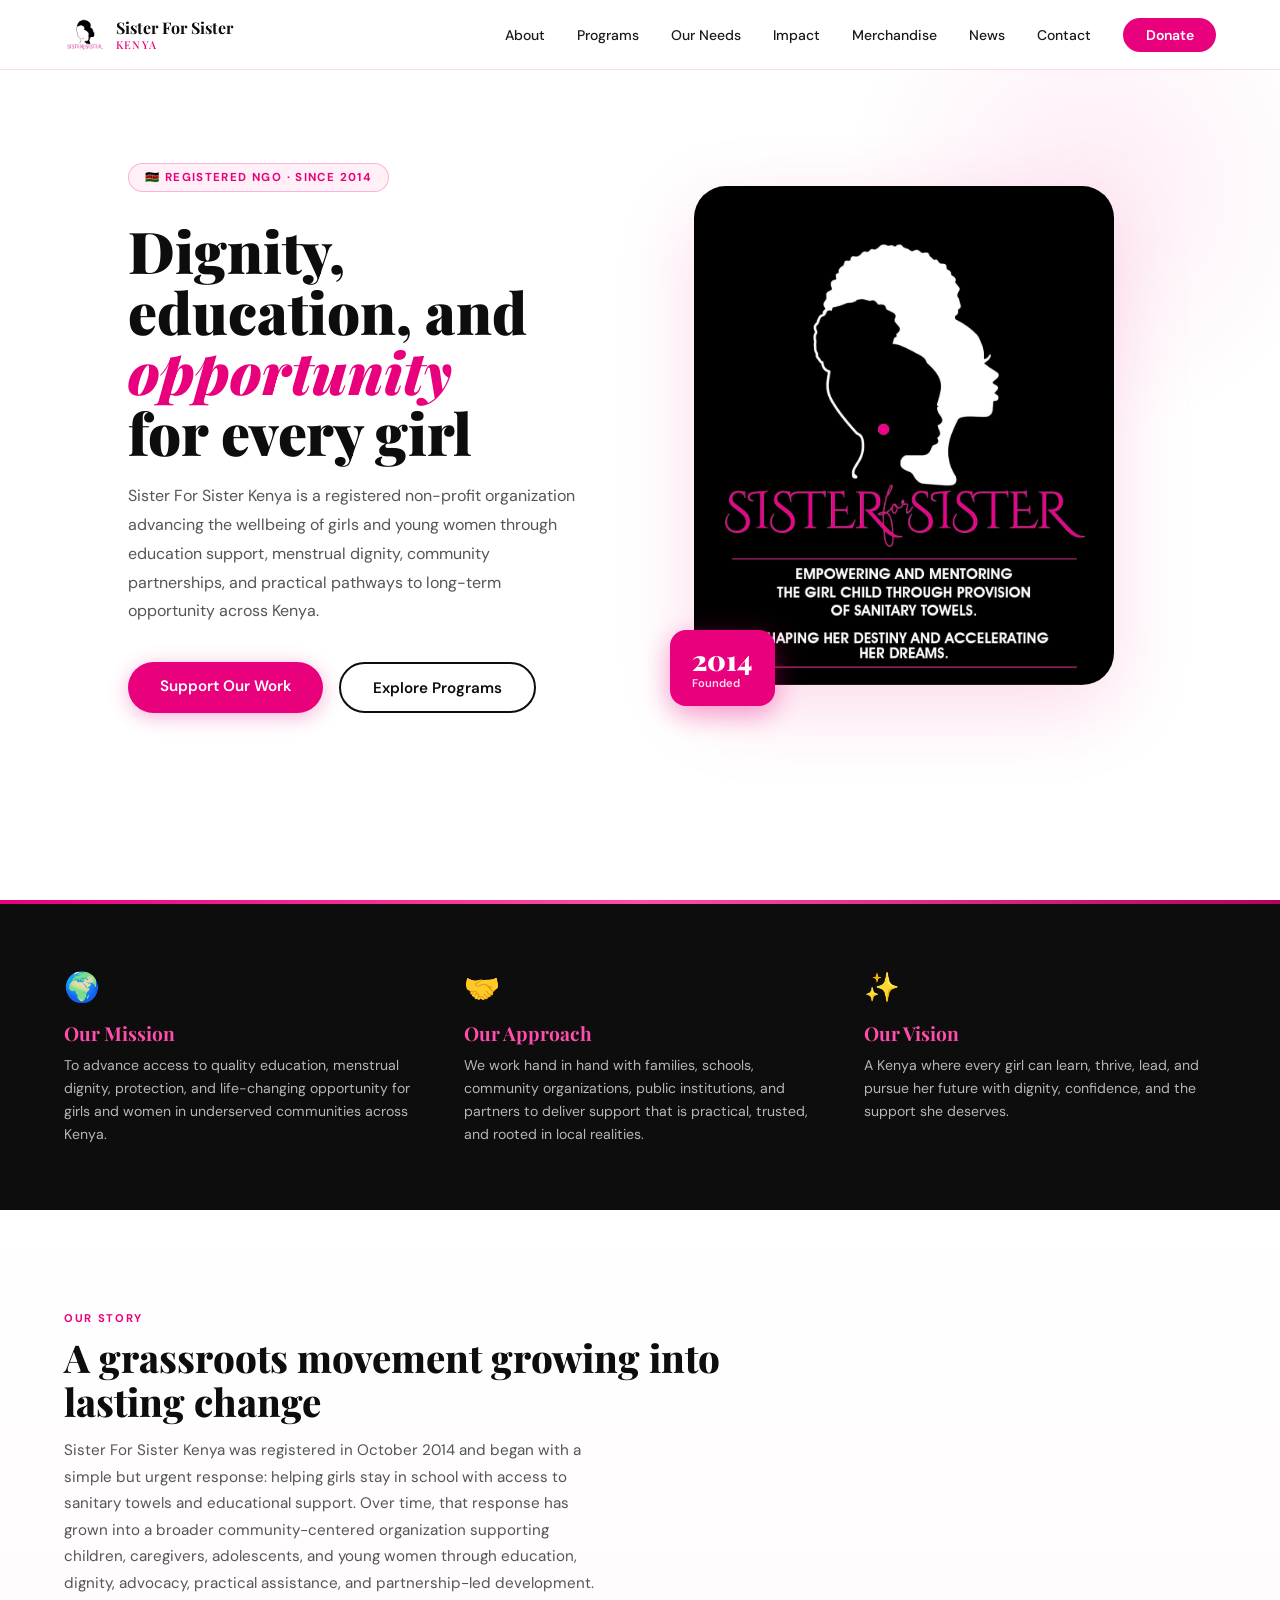
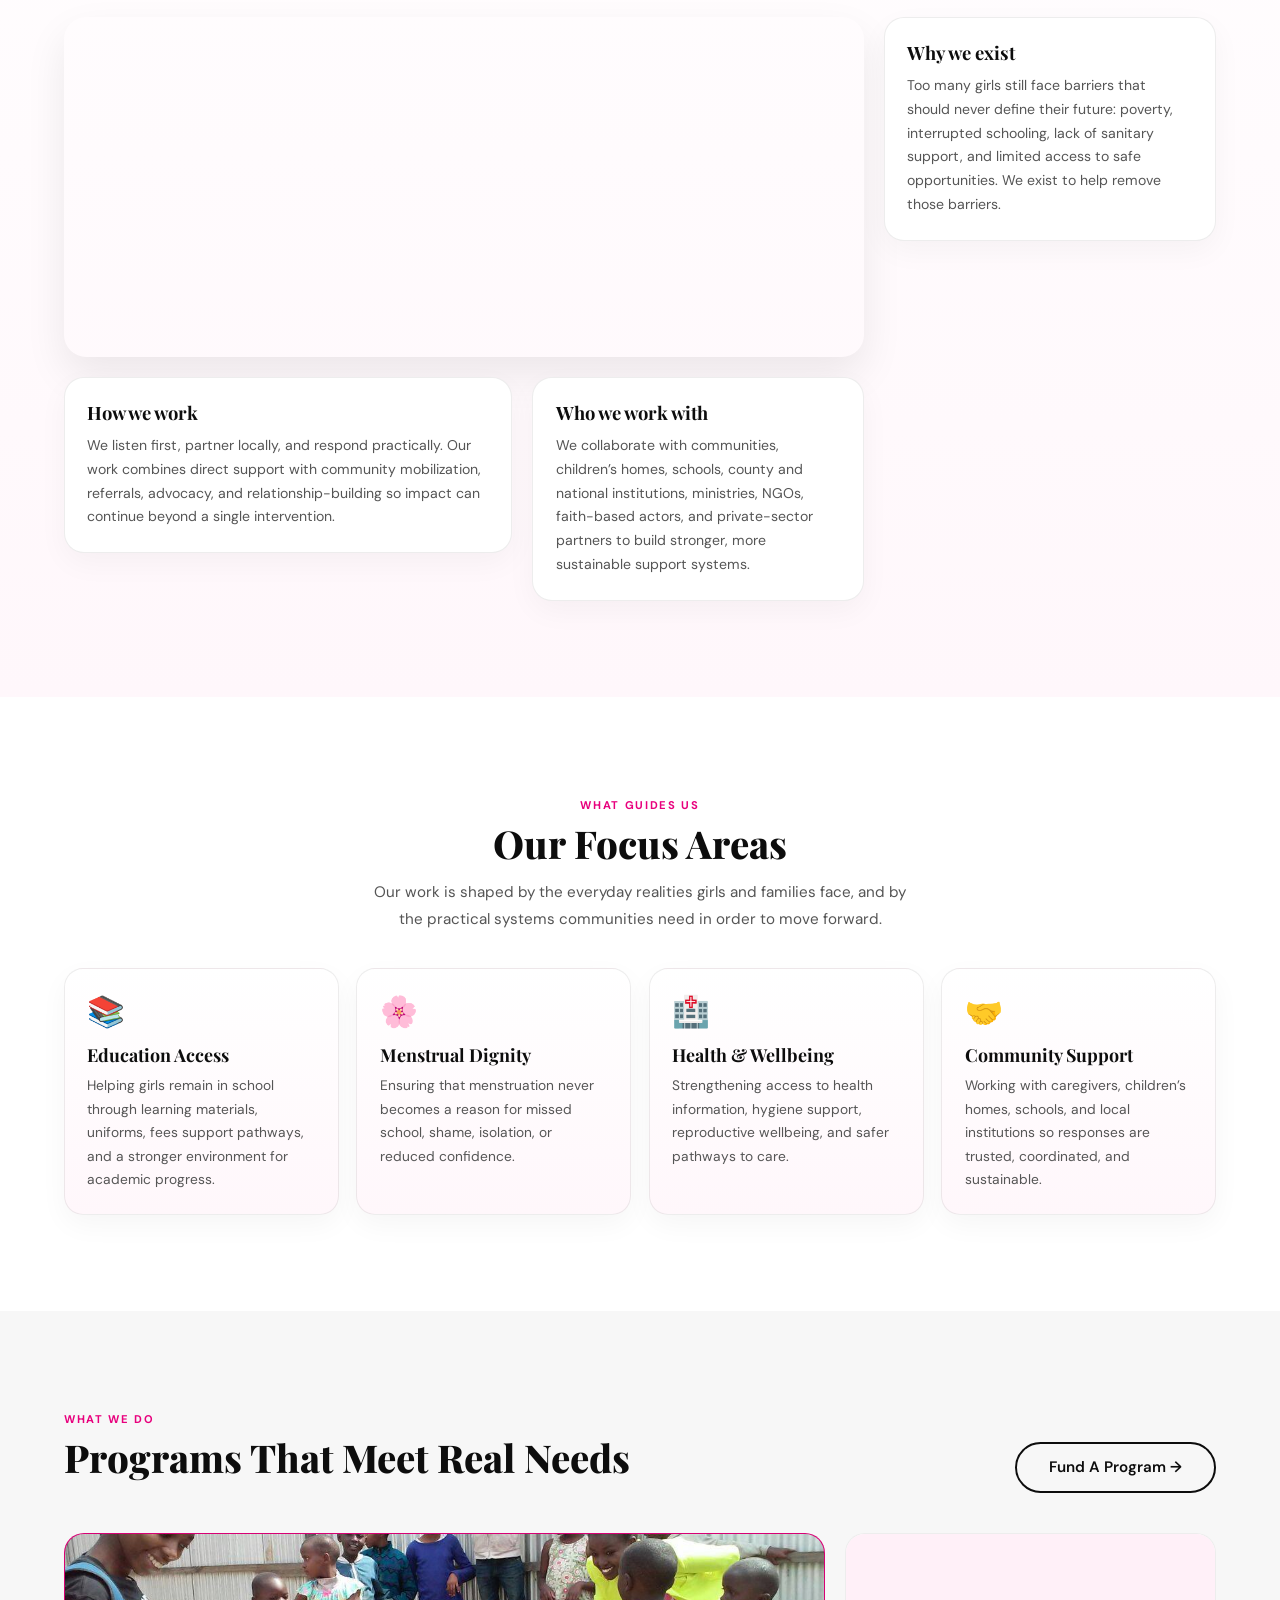
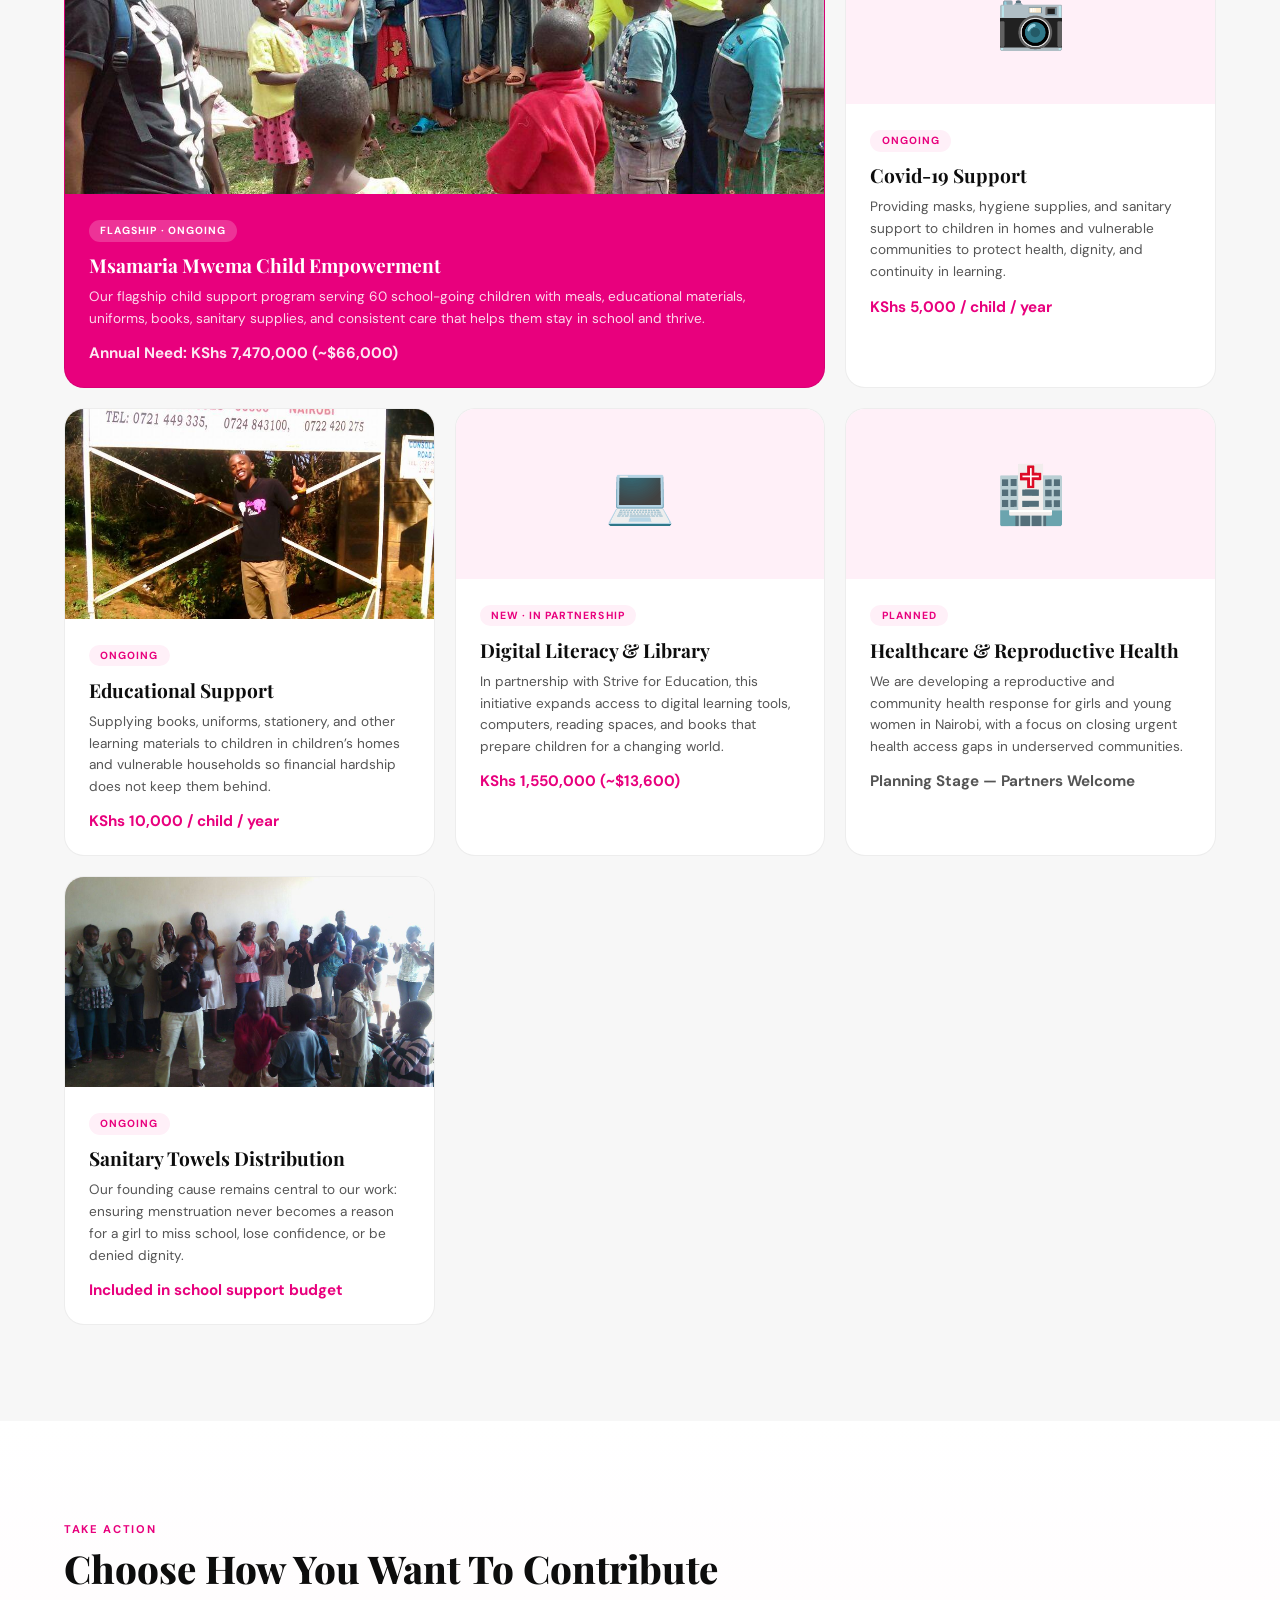
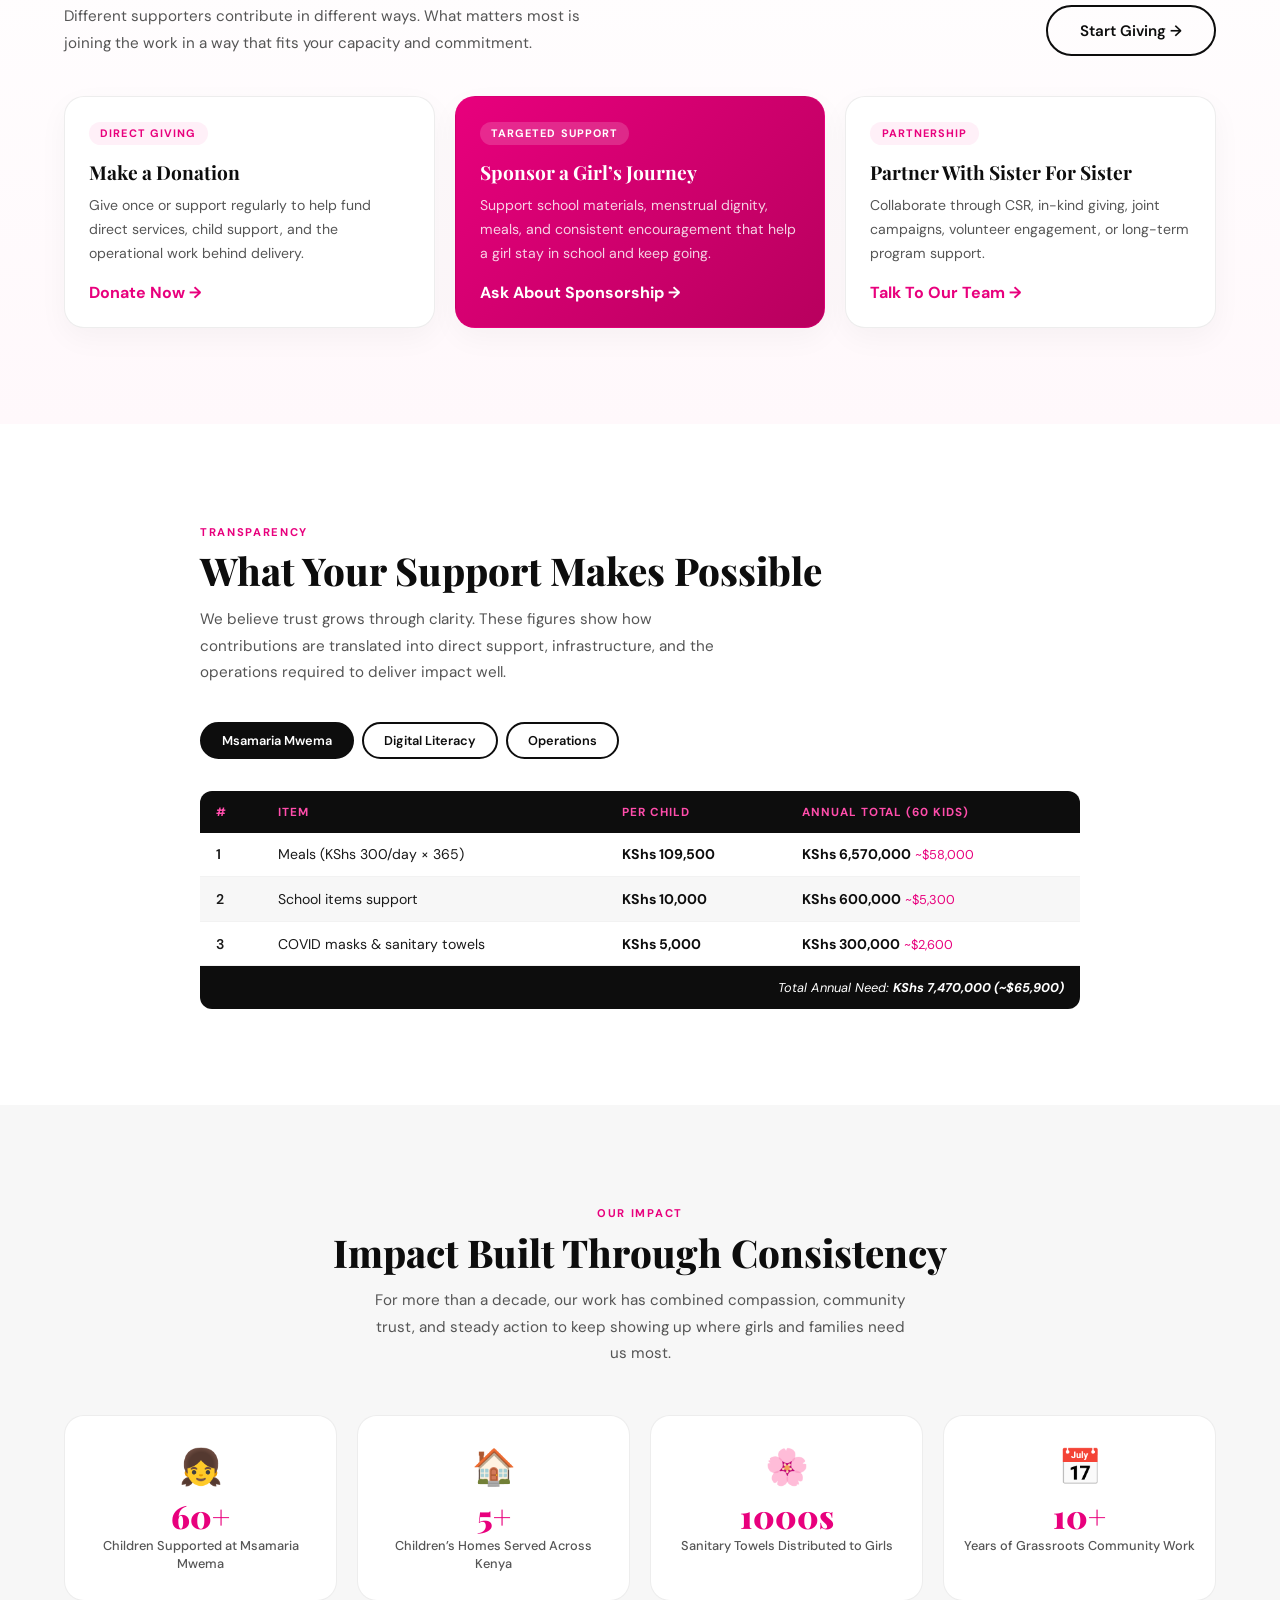
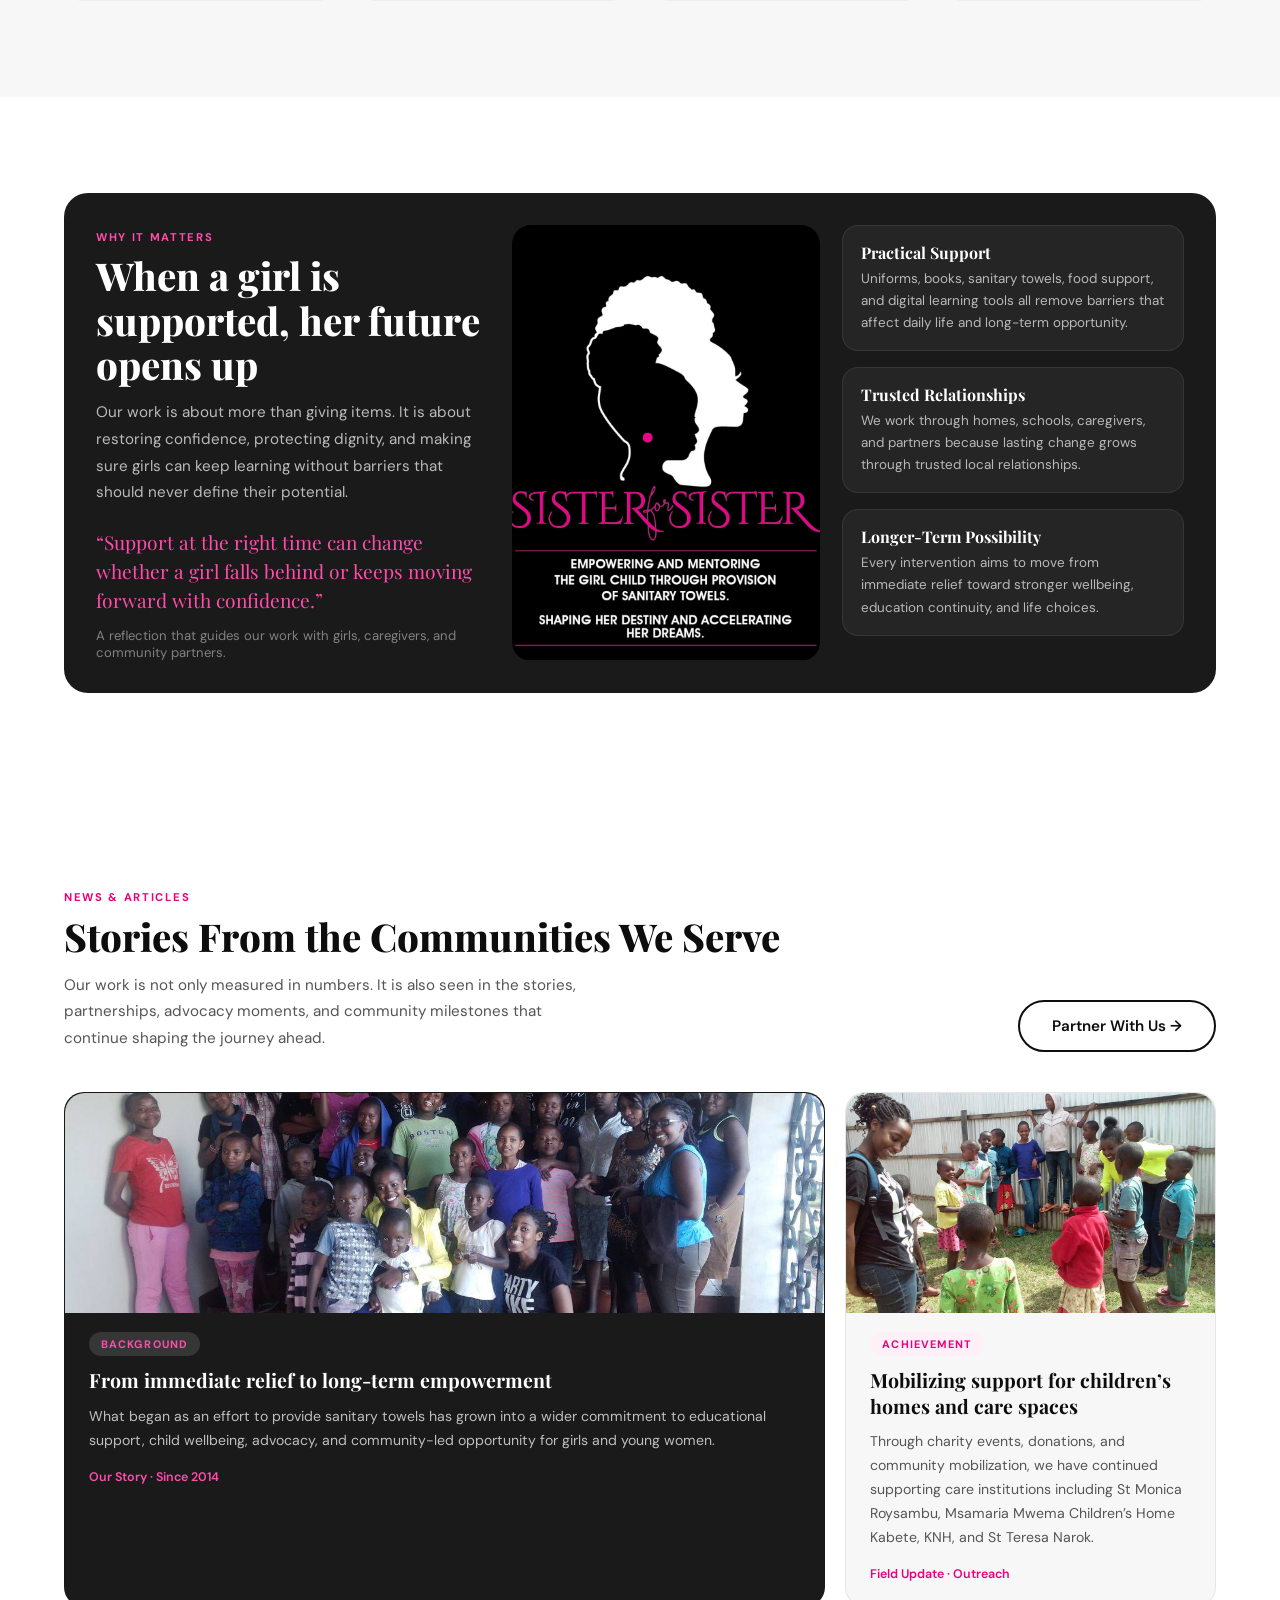
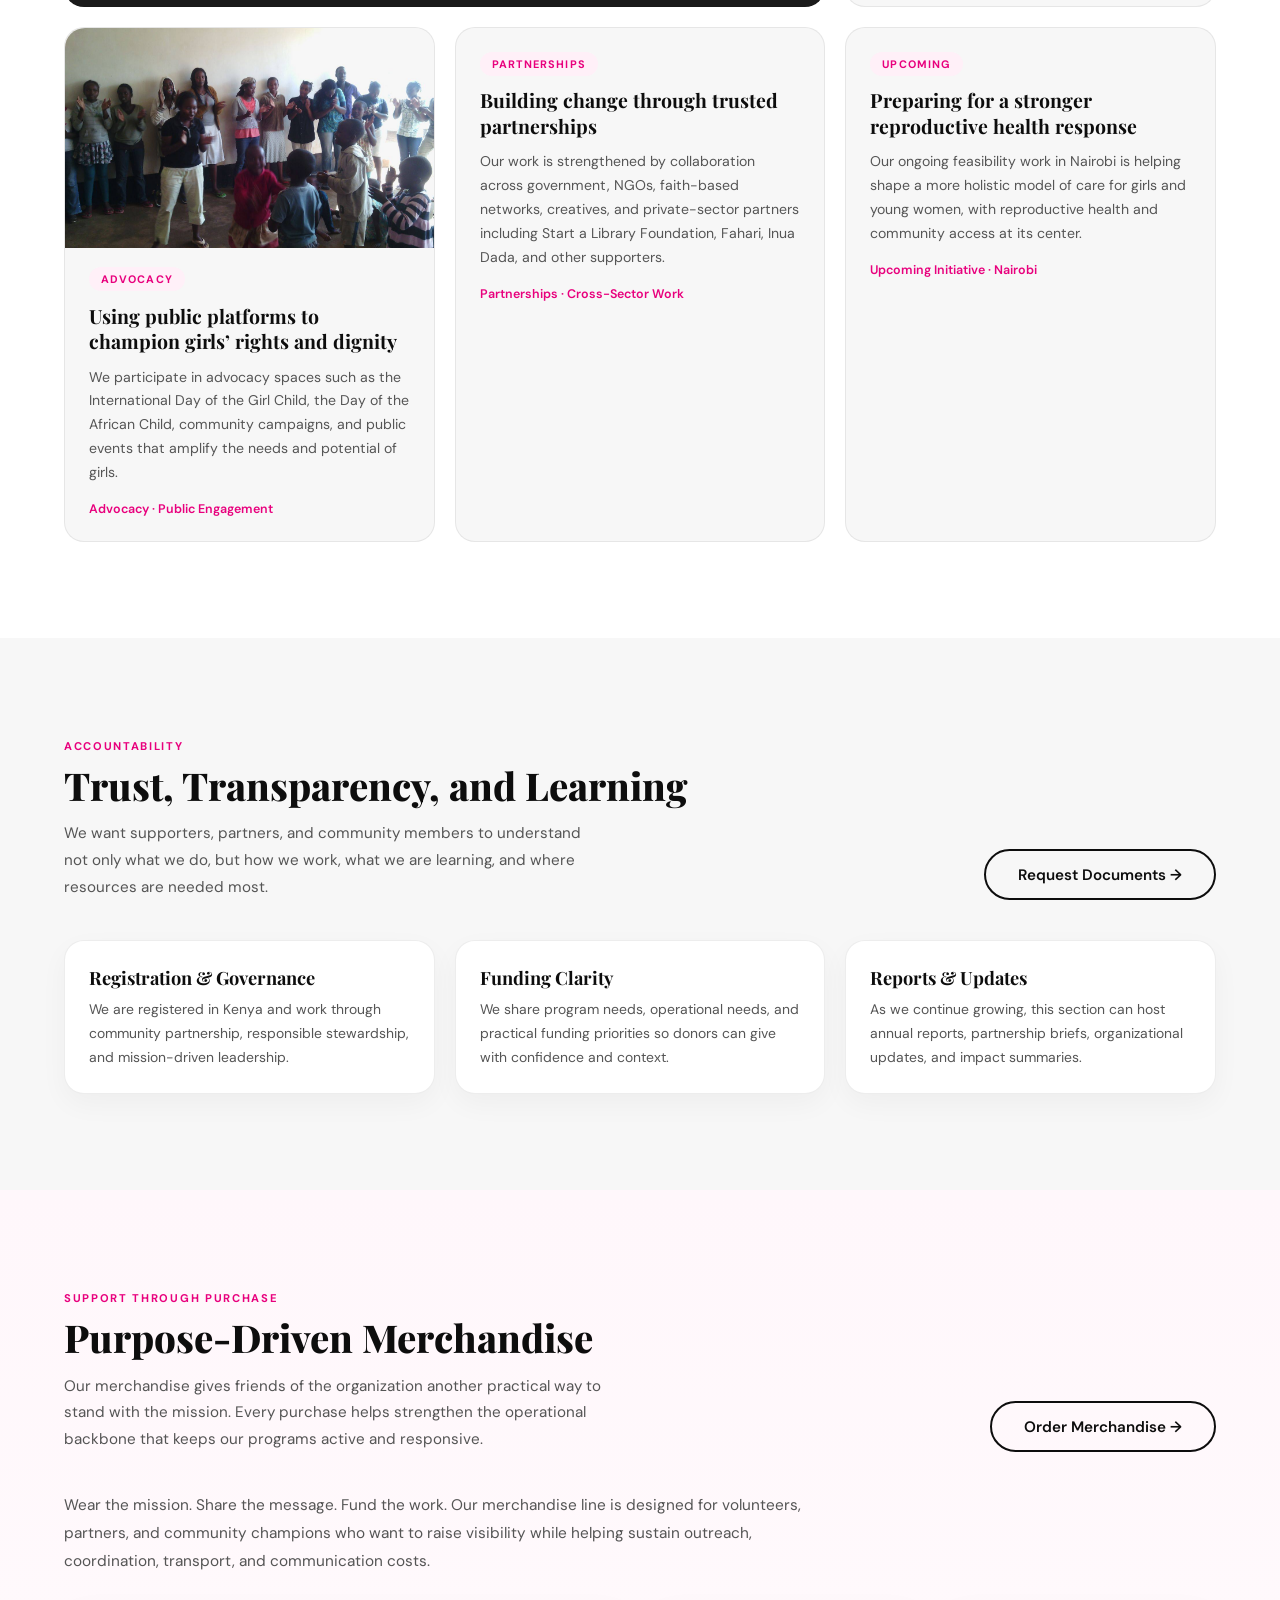
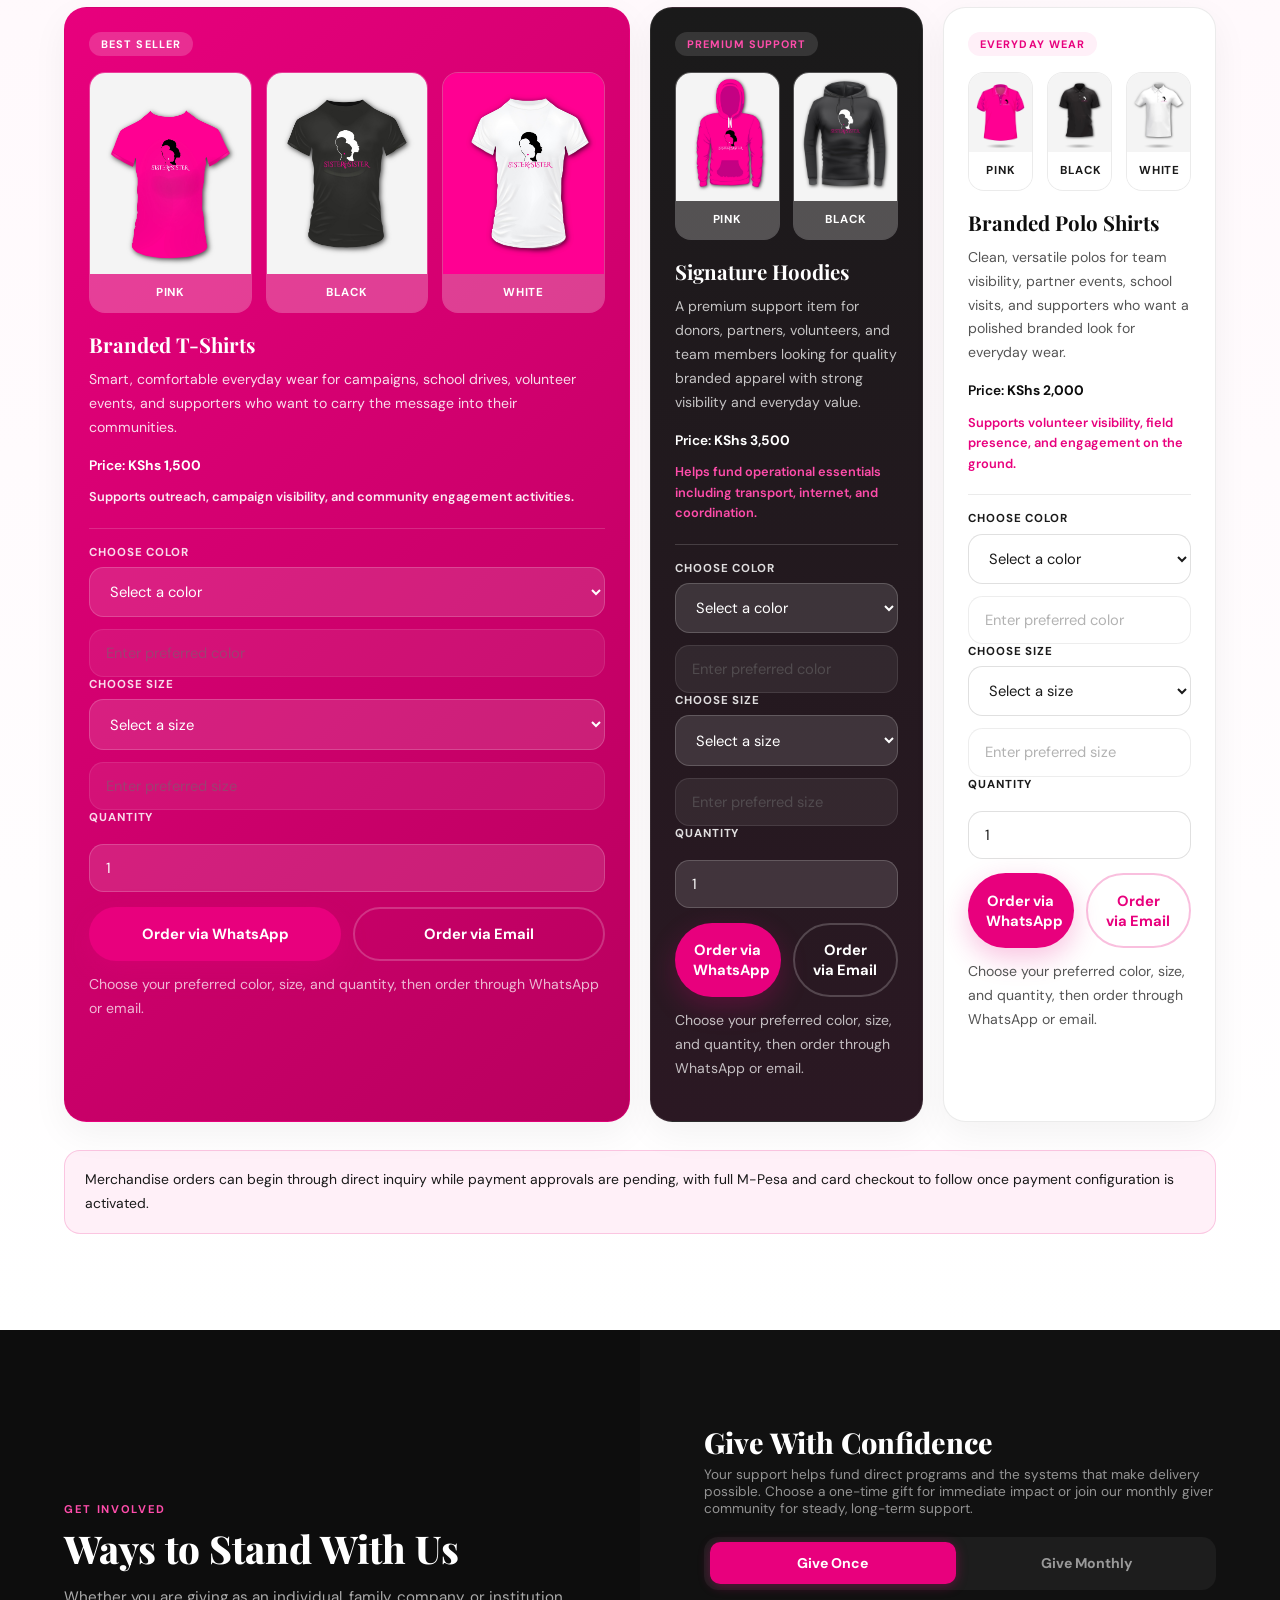
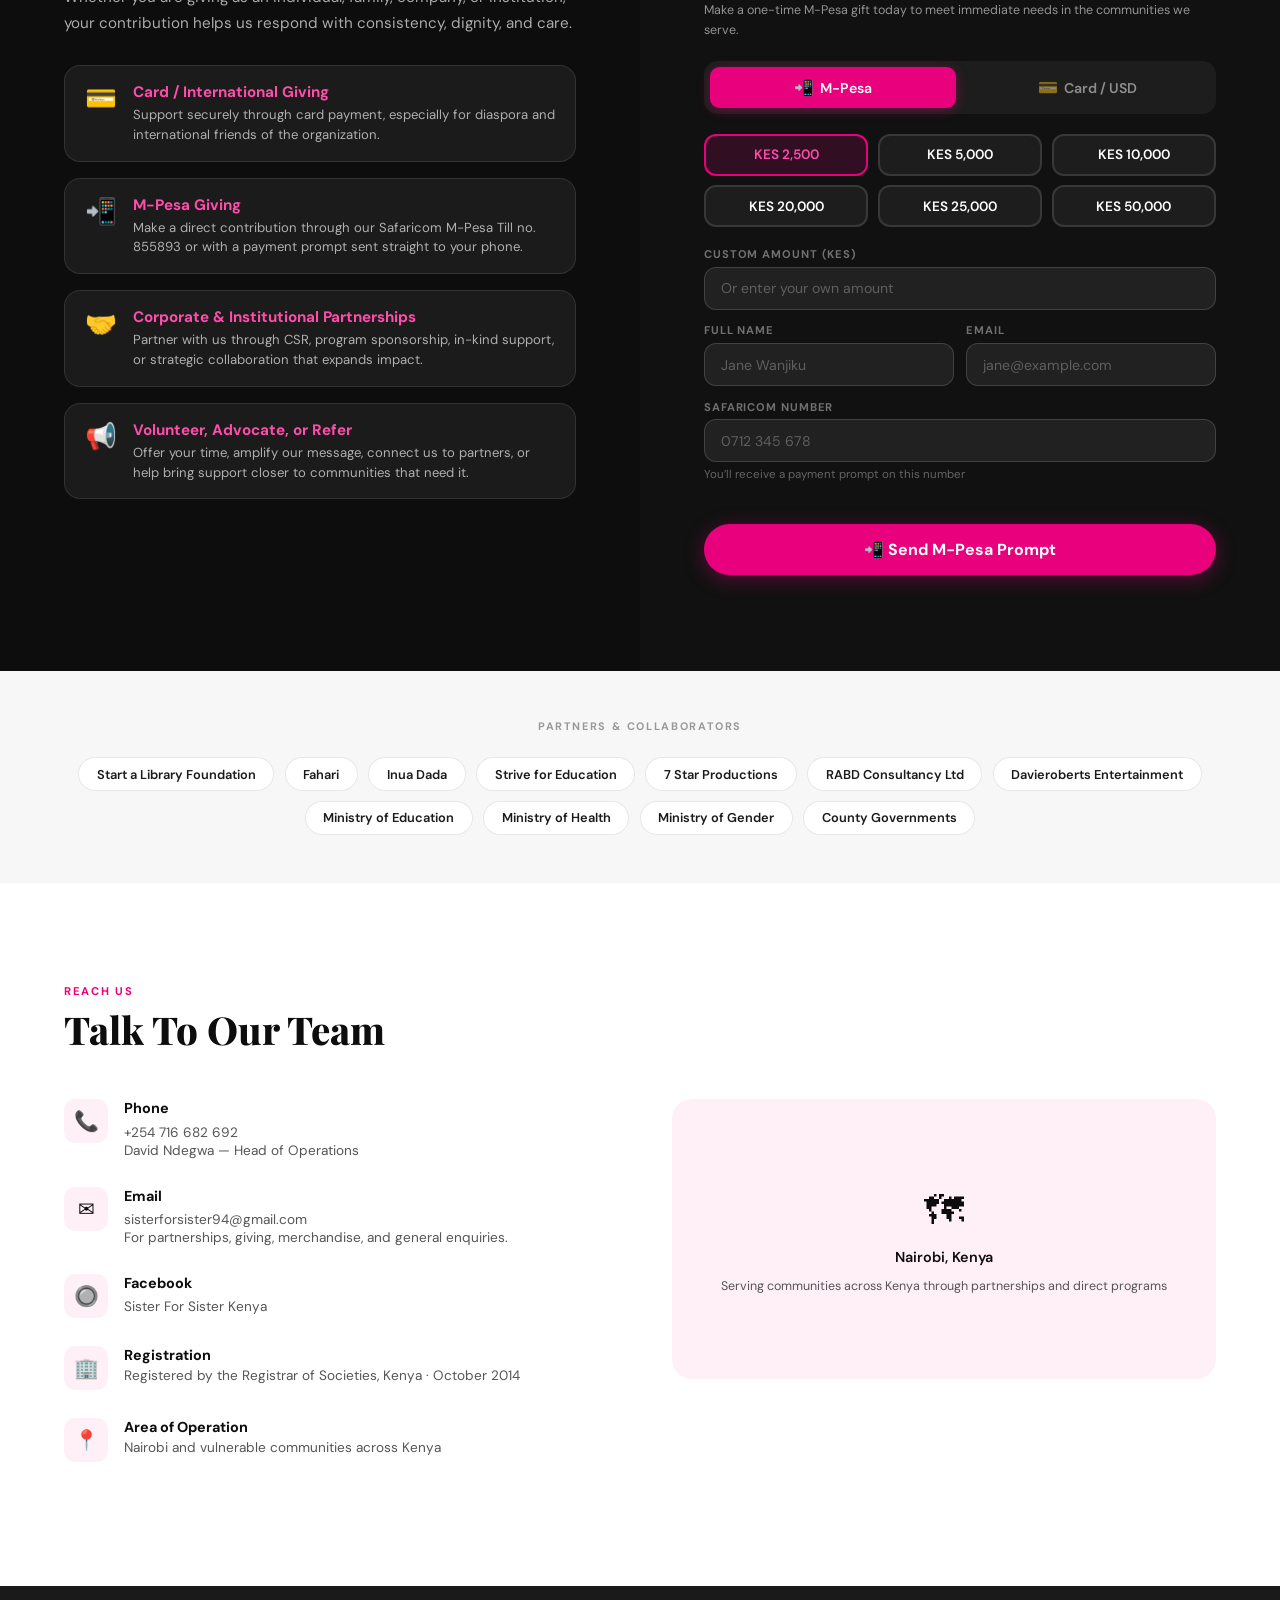
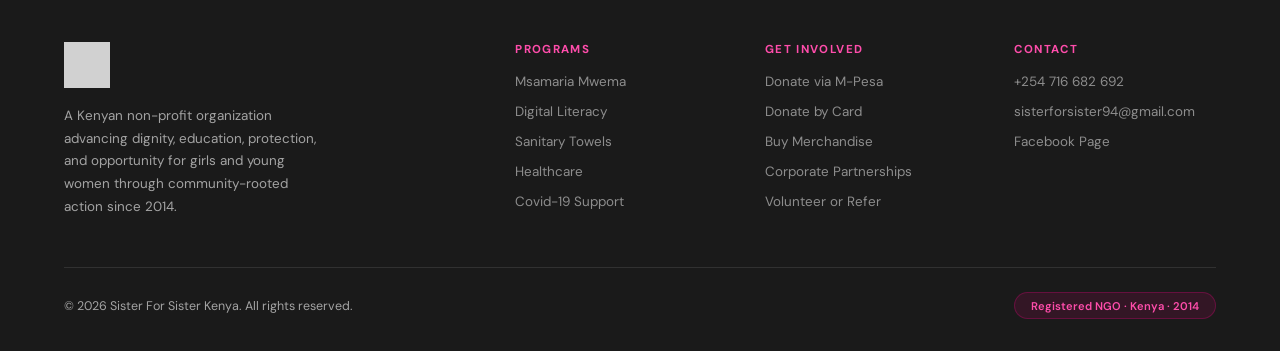
==== commit 82a89bb7: "first commit" ====
--- a/index.html
+++ b/index.html
@@ -96,7 +96,7 @@
       <p class="section-sub">Sister For Sister Kenya was registered in October 2014 and began with a simple but urgent response: helping girls stay in school with access to sanitary towels and educational support. Over time, that response has grown into a broader community-centered organization supporting children, caregivers, adolescents, and young women through education, dignity, advocacy, practical assistance, and partnership-led development.</p>
     </div>
     <figure class="story-photo-card">
-      <img src="/Images/childrens1.jpg" alt="Children taking part in Sister For Sister Kenya support activities">
+      <!-- <img src="/Images/childrens1.jpg" alt="Children taking part in Sister For Sister Kenya support activities"> -->
     </figure>
     <div class="story-card">
       <h3>Why we exist</h3>
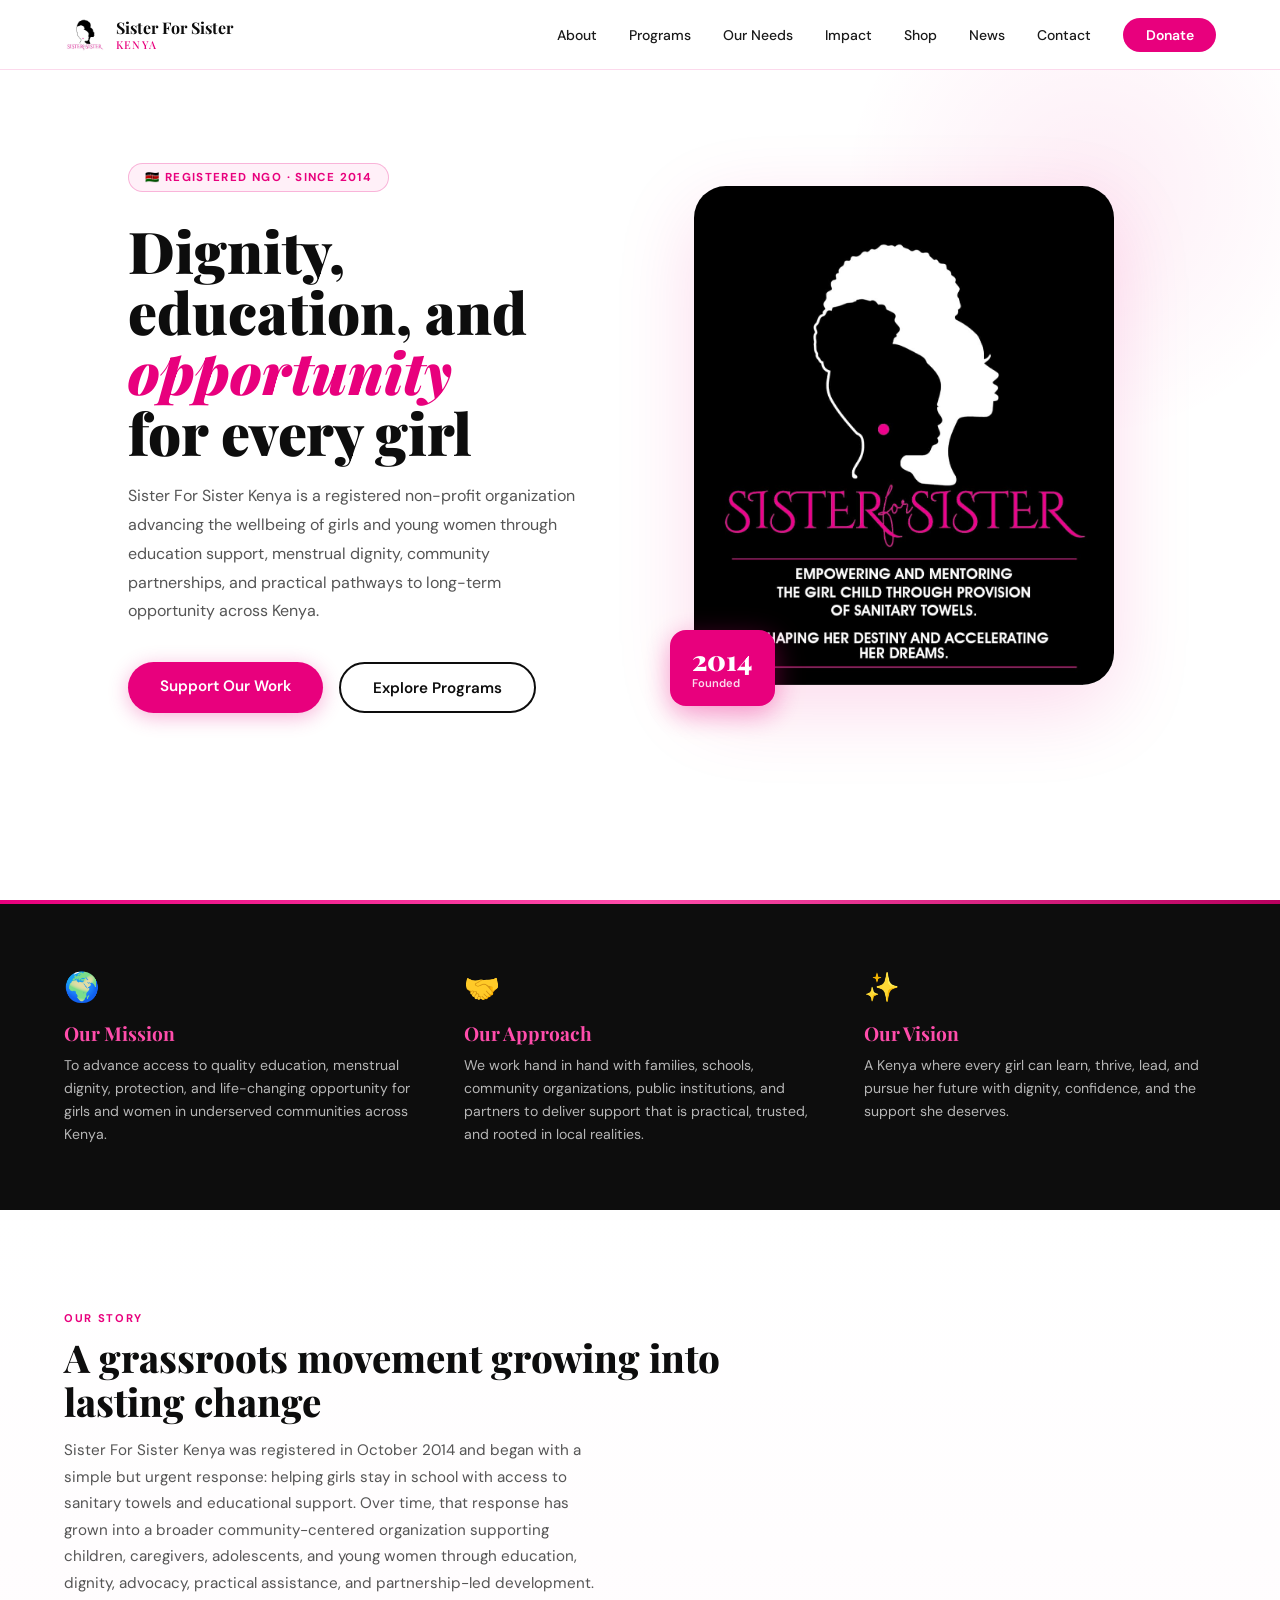
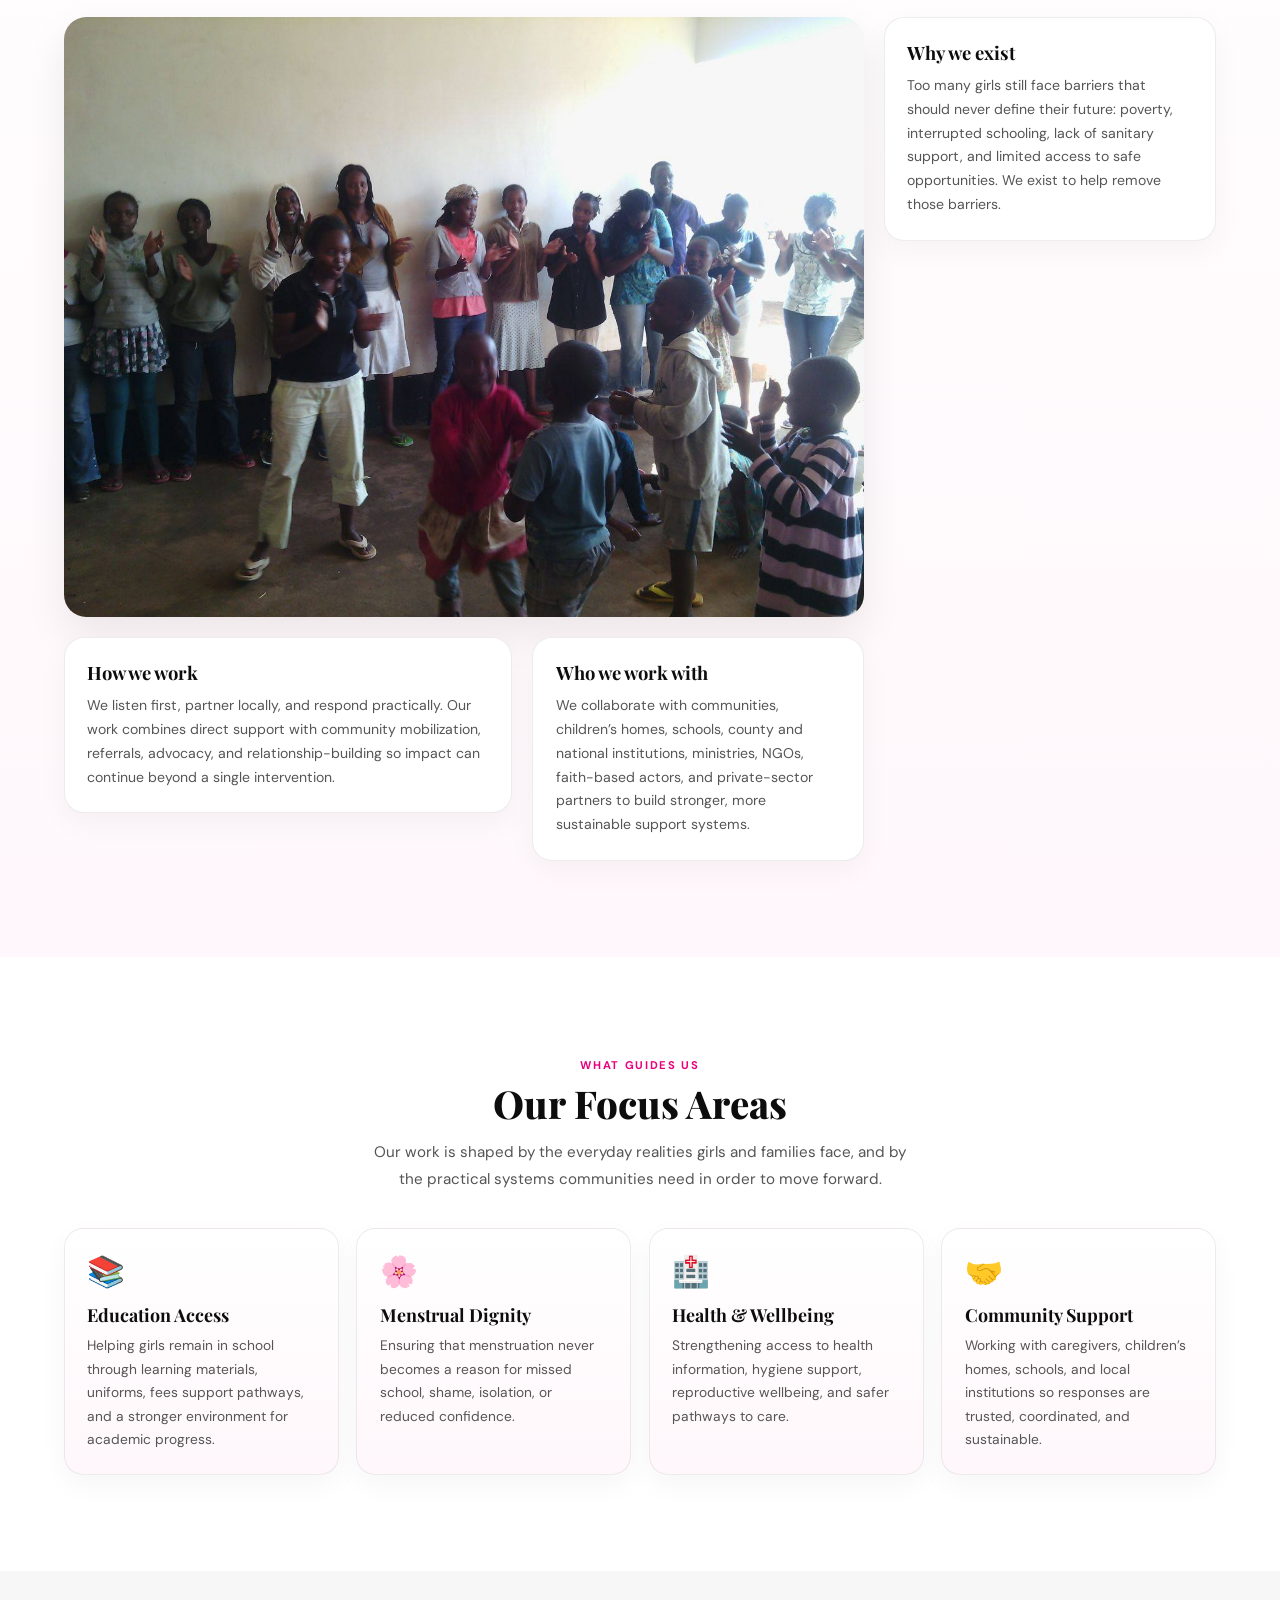
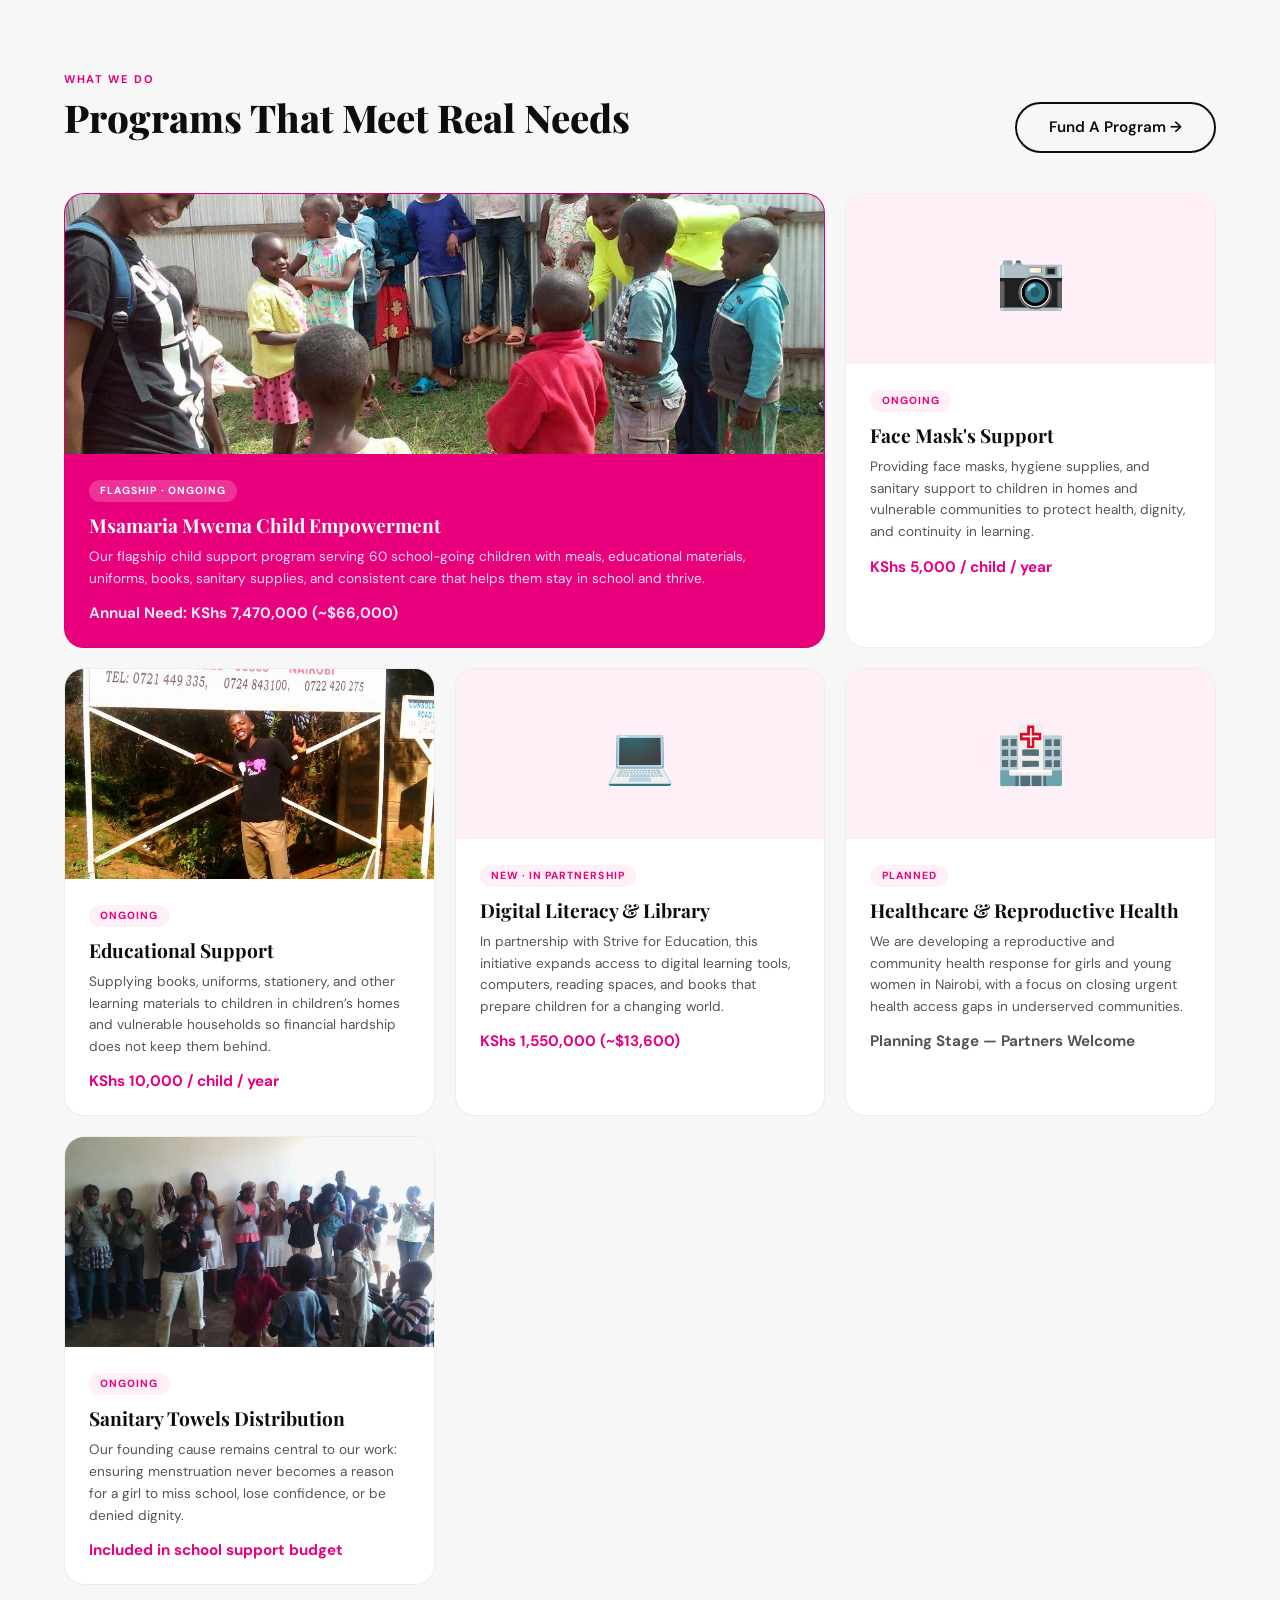
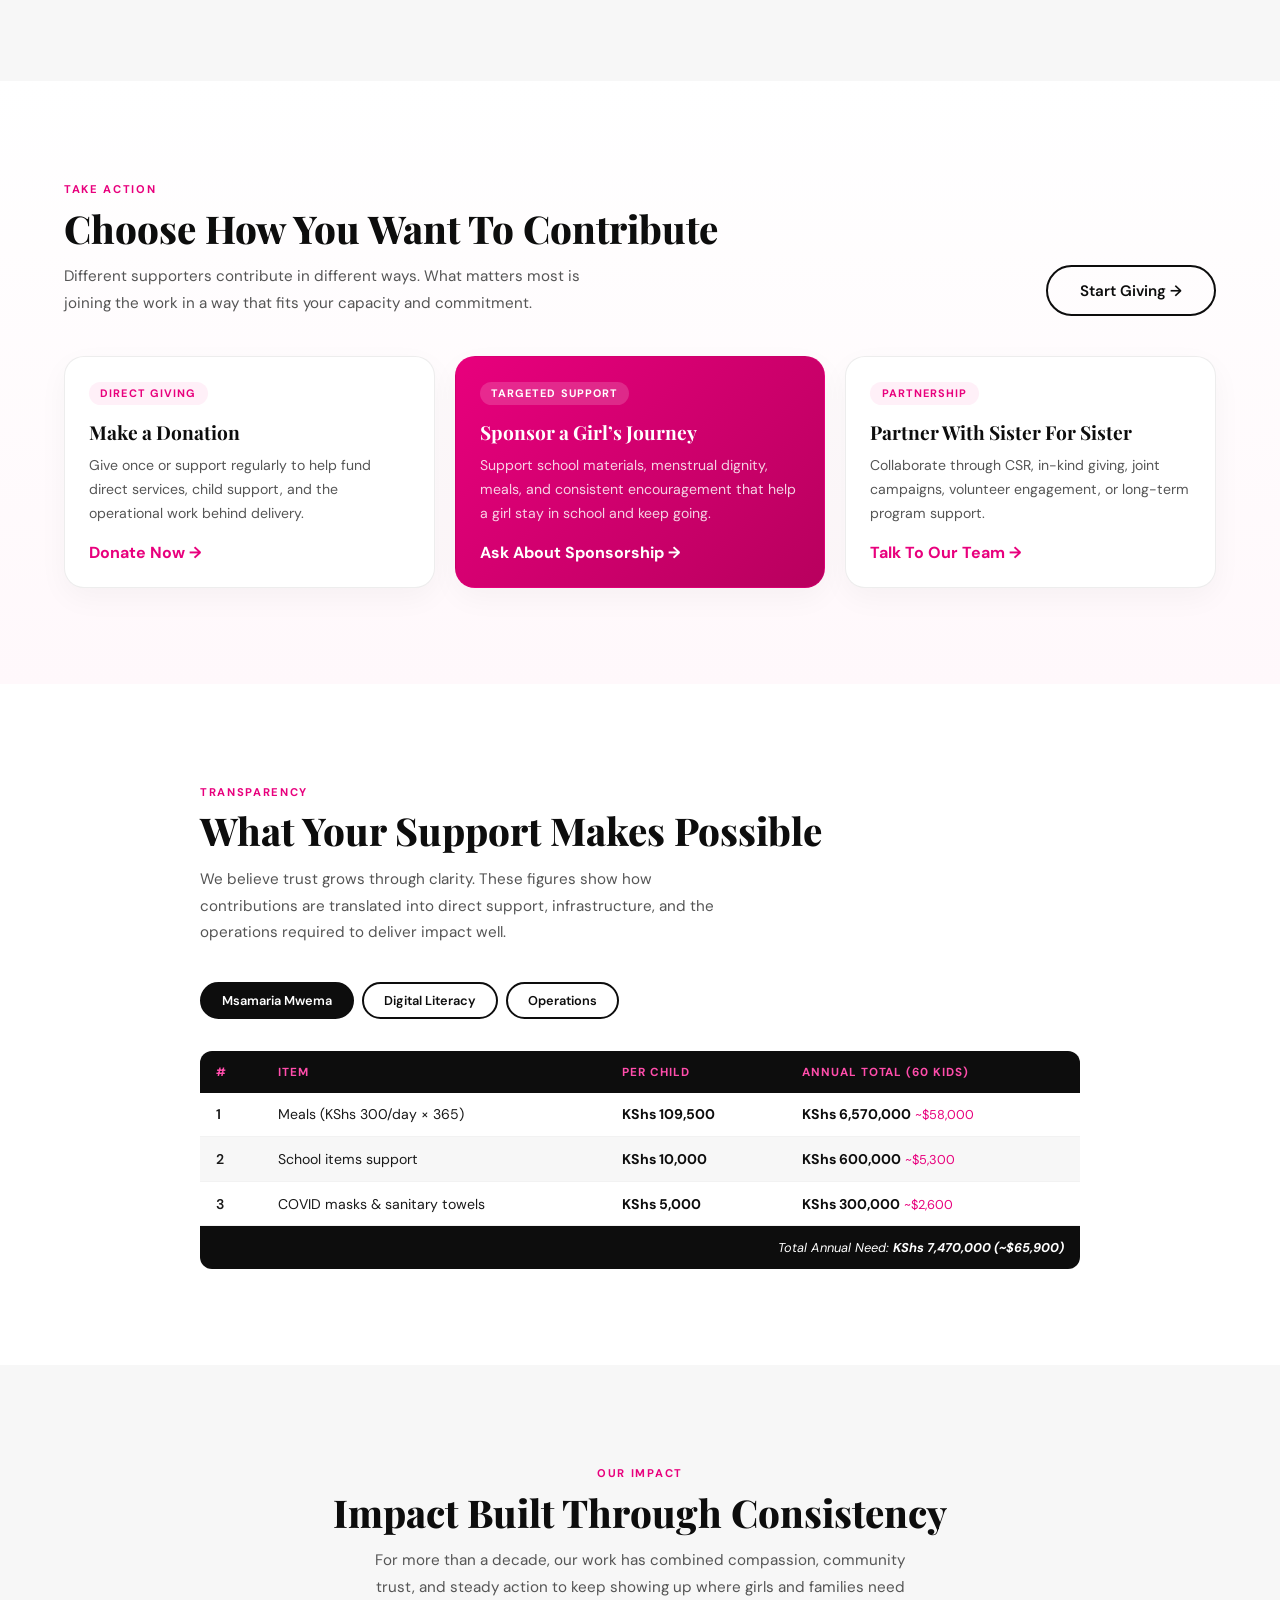
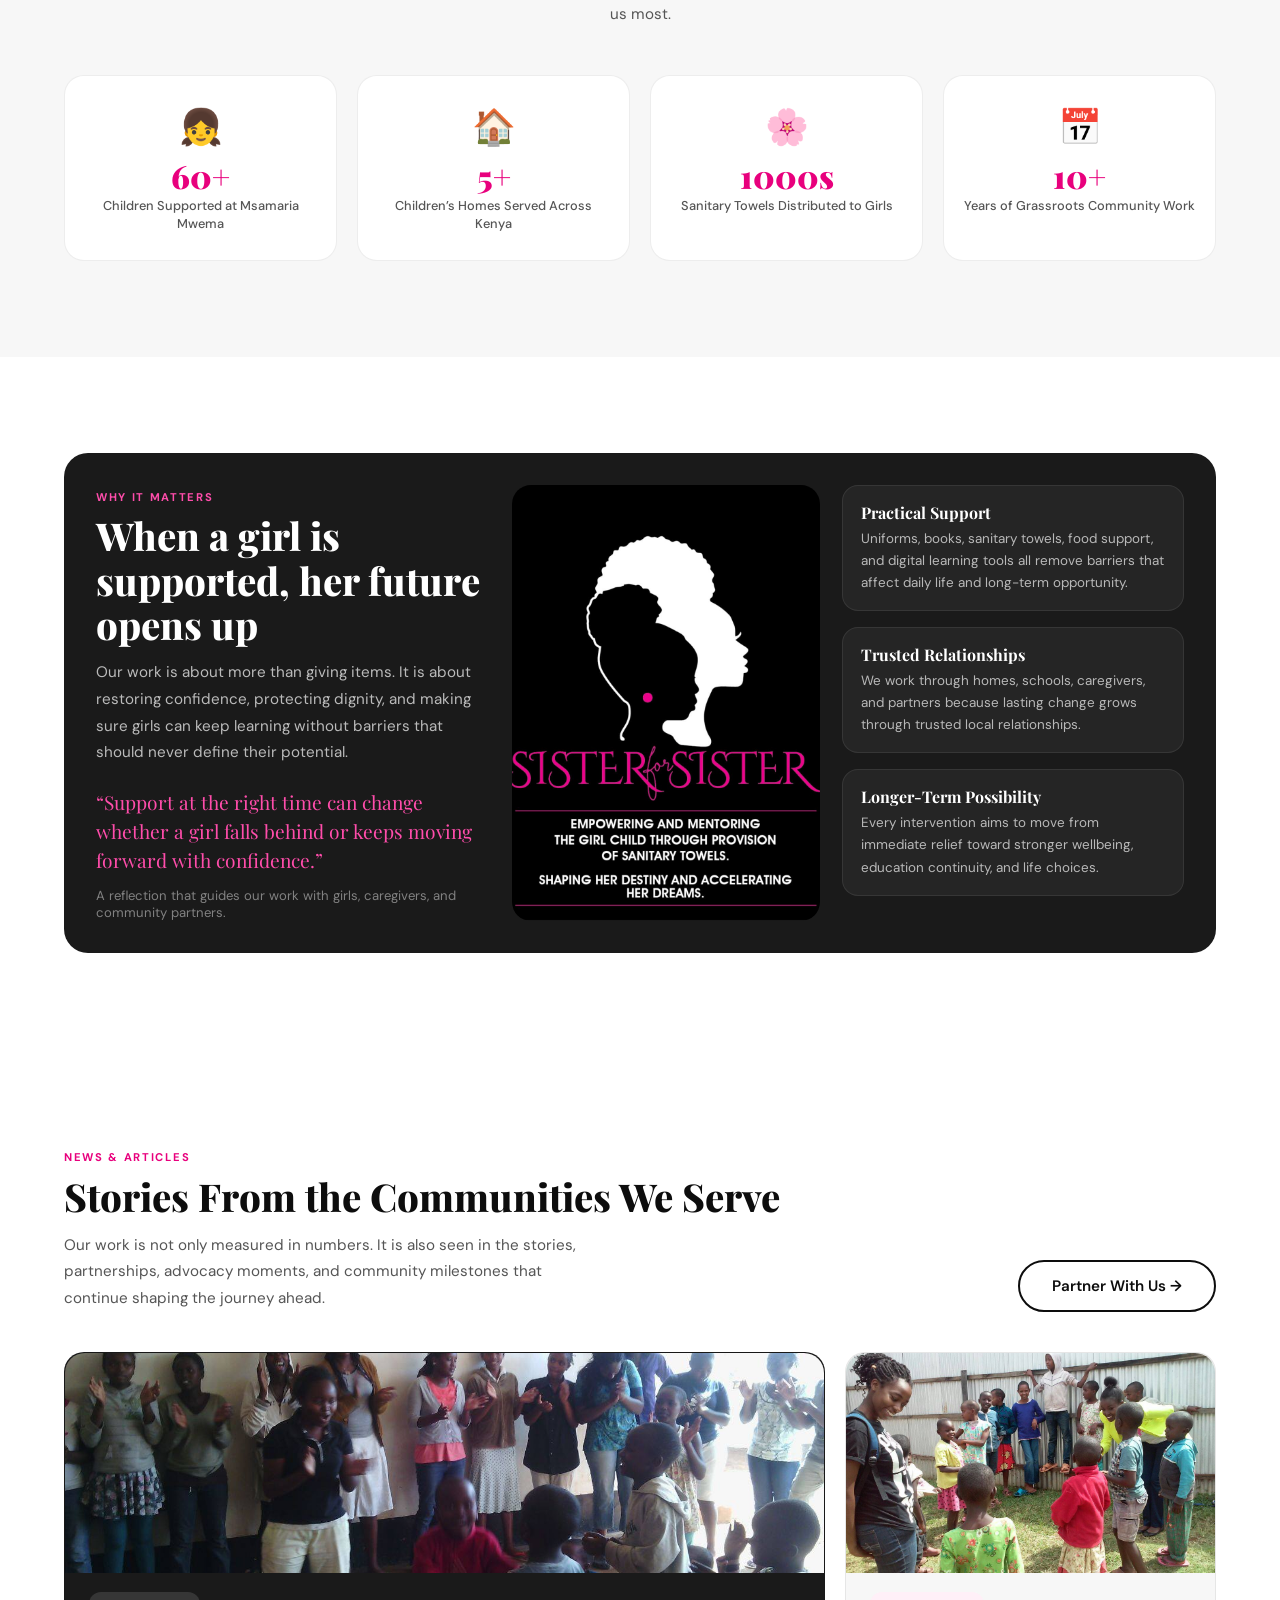
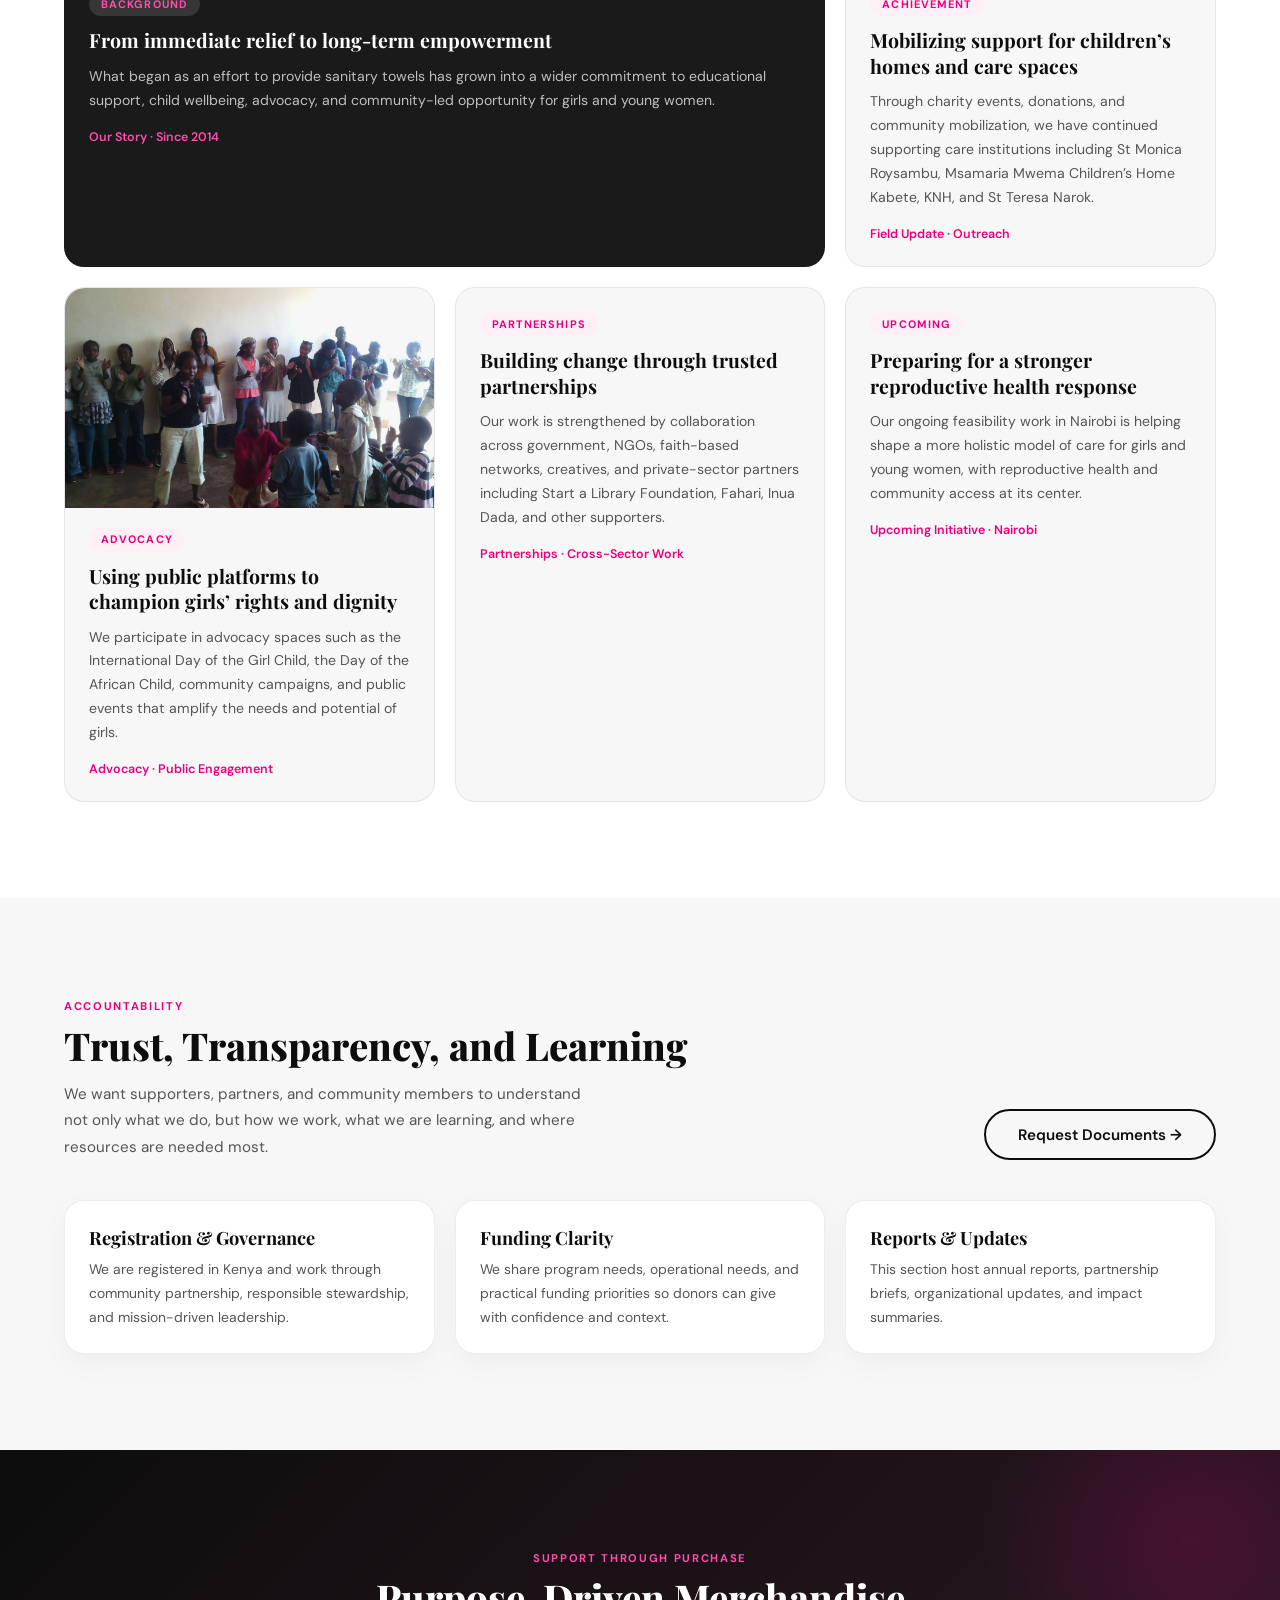
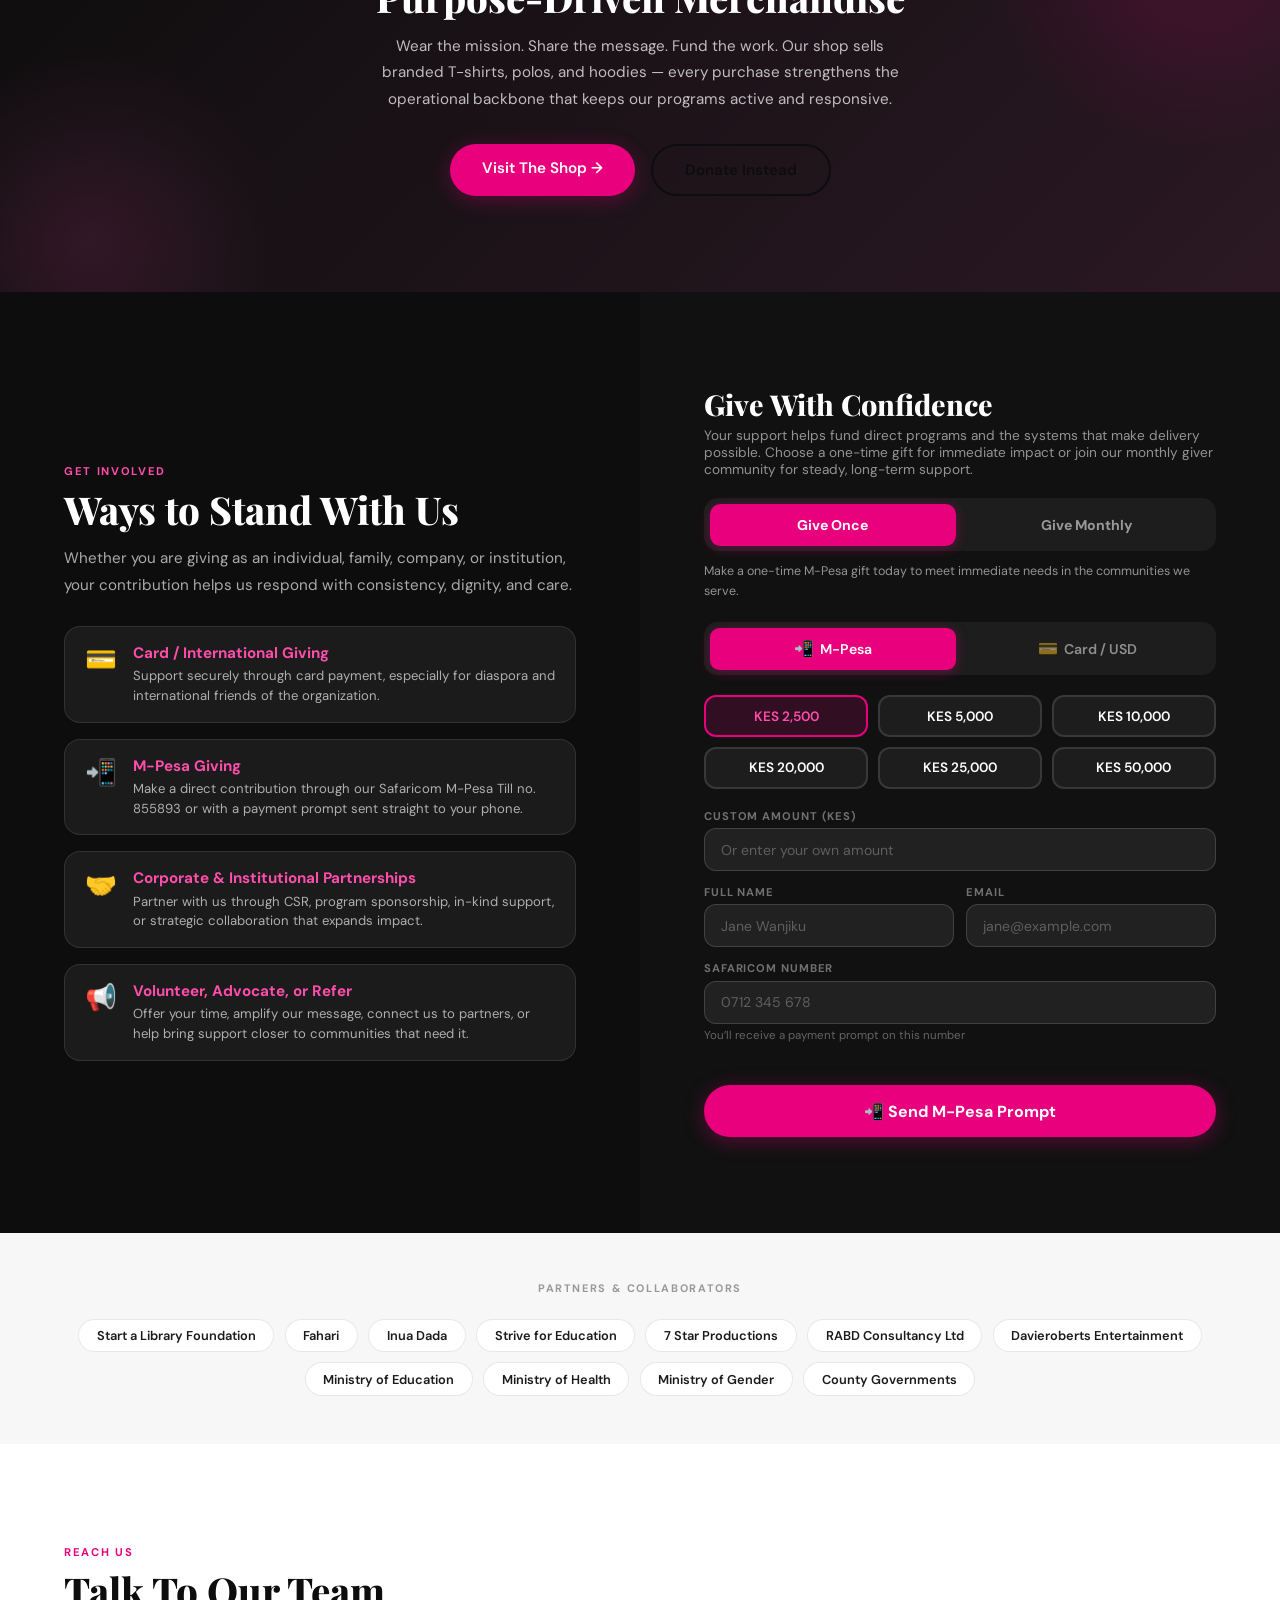
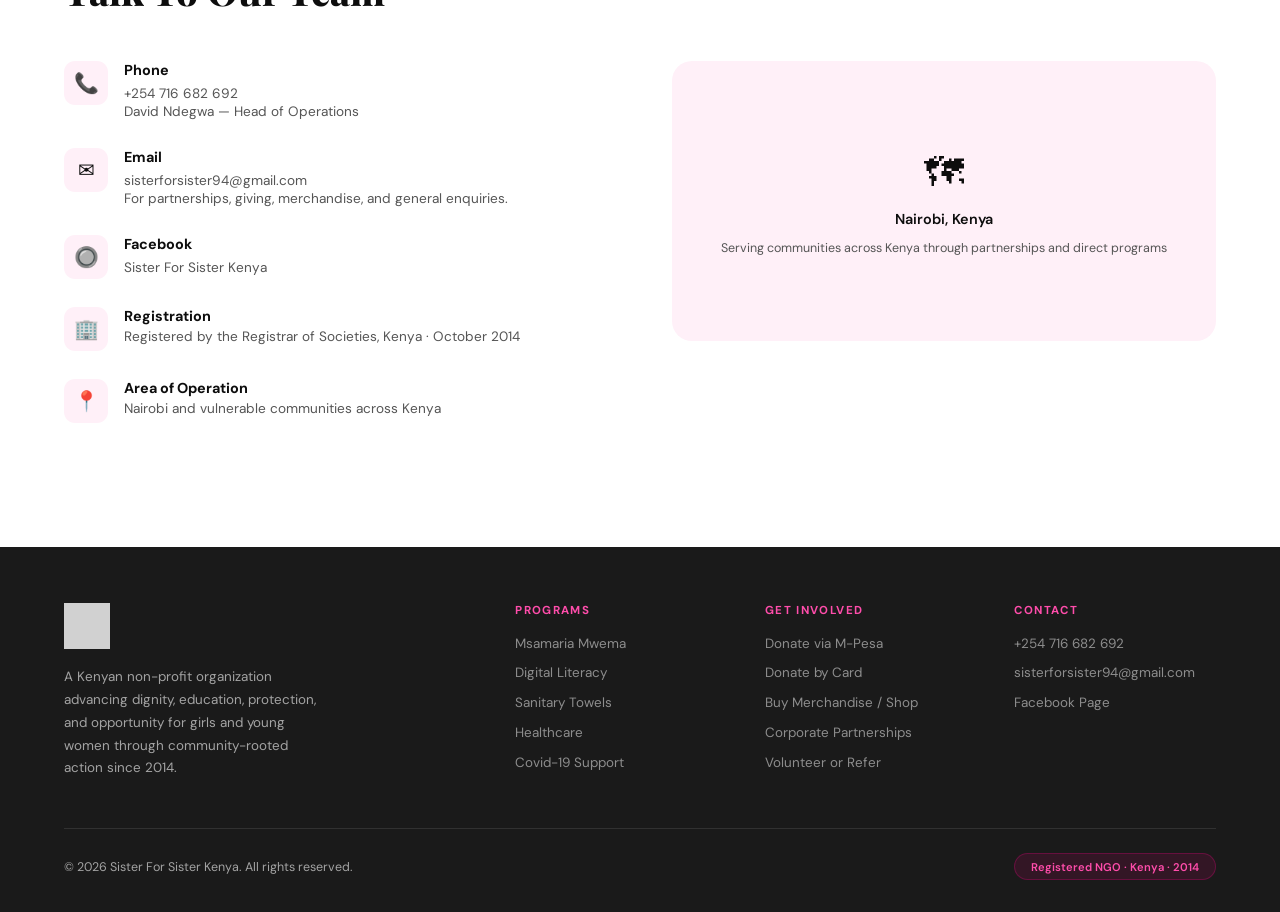
==== commit ab949f05: "added shop page" ====
--- a/index.html
+++ b/index.html
@@ -1,817 +1,1330 @@
-<!DOCTYPE html>
+<!doctype html>
 <html lang="en">
-<head>
-  <meta charset="UTF-8"/>
-  <meta name="viewport" content="width=device-width, initial-scale=1.0"/>
-  <title>Sister For Sister Kenya</title>
-  <link href="https://fonts.googleapis.com/css2?family=Playfair+Display:ital,wght@0,400;0,700;0,900;1,400&family=DM+Sans:wght@300;400;500;600;700&display=swap" rel="stylesheet"/>
-  <link rel="stylesheet" href="styles.css"/>
-  <!-- Flutterwave.js — handles secure card & international payments -->
-  <script src="https://checkout.flutterwave.com/v3.js"></script>
-</head>
-<body>
-
-<!-- NAV -->
-<nav id="mainNav">
-  <div class="nav-logo">
-    <img src="/Images/logo.jpg" alt="Sister For Sister Kenya"/>
-    <span>Sister For Sister<em>Kenya</em></span>
-  </div>
-  <ul class="nav-links">
-    <li><a href="#about">About</a></li>
-    <li><a href="#programs">Programs</a></li>
-    <li><a href="#needs">Our Needs</a></li>
-    <li><a href="#impact">Impact</a></li>
-    <li><a href="#merchandise">Merchandise</a></li>
-    <li><a href="#news">News</a></li>
-    <li><a href="#contact">Contact</a></li>
-    <li><a href="#donate" class="nav-cta">Donate</a></li>
-  </ul>
-  <button class="hamburger" id="hamburger" aria-label="Menu" aria-expanded="false">
-    <span></span><span></span><span></span>
-  </button>
-</nav>
-
-<!-- MOBILE MENU -->
-<div class="mobile-menu" id="mobileMenu">
-  <a href="#about">About</a>
-  <a href="#programs">Programs</a>
-  <a href="#needs">Our Needs</a>
-  <a href="#impact">Impact</a>
-  <a href="#merchandise">Merchandise</a>
-  <a href="#news">News</a>
-  <a href="#contact">Contact</a>
-  <a href="#donate" class="btn-pink-mob">Donate Now</a>
-</div>
-
-<!-- HERO -->
-<section class="hero" id="about">
-  <div class="hero-left">
-    <div class="hero-eyebrow">&#127472;&#127466; Registered NGO &middot; Since 2014</div>
-    <h1>Dignity, education, and<br/><span class="accent">opportunity</span><br/>for every girl</h1>
-    <p class="hero-desc">Sister For Sister Kenya is a registered non-profit organization advancing the wellbeing of girls and young women through education support, menstrual dignity, community partnerships, and practical pathways to long-term opportunity across Kenya.</p>
-    <div class="hero-actions">
-      <a href="#donate" class="btn-pink">Support Our Work</a>
-      <a href="#programs" class="btn-outline">Explore Programs</a>
+  <head>
+    <meta charset="UTF-8" />
+    <meta name="viewport" content="width=device-width, initial-scale=1.0" />
+    <meta
+      name="description"
+      content="Sister For Sister Kenya — a registered non-profit advancing dignity, education, and opportunity for girls and young women across Kenya since 2014. Donate, volunteer, or buy purpose-driven merchandise."
+    />
+    <meta name="theme-color" content="#E8007D" />
+    <title>Sister For Sister Kenya — Education, Dignity & Opportunity for Girls</title>
+    <link rel="icon" type="image/jpeg" href="Images/logo.jpg" />
+    <link
+      href="https://fonts.googleapis.com/css2?family=Playfair+Display:ital,wght@0,400;0,700;0,900;1,400&family=DM+Sans:wght@300;400;500;600;700&display=swap"
+      rel="stylesheet"
+    />
+    <link rel="stylesheet" href="styles.css" />
+    <!-- Flutterwave.js — handles secure card & international payments -->
+    <script src="https://checkout.flutterwave.com/v3.js"></script>
+  </head>
+  <body>
+    <!-- NAV -->
+    <nav id="mainNav">
+      <div class="nav-logo">
+        <img src="Images/logo.jpg" alt="Sister For Sister Kenya" />
+        <span>Sister For Sister<em>Kenya</em></span>
+      </div>
+      <ul class="nav-links">
+        <li><a href="#about">About</a></li>
+        <li><a href="#programs">Programs</a></li>
+        <li><a href="#needs">Our Needs</a></li>
+        <li><a href="#impact">Impact</a></li>
+        <li><a href="shop.html">Shop</a></li>
+        <li><a href="#news">News</a></li>
+        <li><a href="#contact">Contact</a></li>
+        <li><a href="#donate" class="nav-cta">Donate</a></li>
+      </ul>
+      <button
+        class="hamburger"
+        id="hamburger"
+        aria-label="Menu"
+        aria-expanded="false"
+      >
+        <span></span><span></span><span></span>
+      </button>
+    </nav>
+
+    <!-- MOBILE MENU -->
+    <div class="mobile-menu" id="mobileMenu">
+      <a href="#about">About</a>
+      <a href="#programs">Programs</a>
+      <a href="#needs">Our Needs</a>
+      <a href="#impact">Impact</a>
+      <a href="shop.html">Shop</a>
+      <a href="#news">News</a>
+      <a href="#contact">Contact</a>
+      <a href="#donate" class="btn-pink-mob">Donate Now</a>
     </div>
-  </div>
-  <div class="hero-right">
-    <div class="hero-img-wrap">
-      <img src="/Images/About.jpg" alt="Girls supported by Sister For Sister Kenya"/>
-      <div class="hero-stat">
-        <div class="num">2014</div>
-        <div class="lbl">Founded</div>
+
+    <!-- HERO -->
+    <section class="hero" id="about">
+      <div class="hero-left">
+        <div class="hero-eyebrow">
+          &#127472;&#127466; Registered NGO &middot; Since 2014
+        </div>
+        <h1>
+          Dignity, education, and<br /><span class="accent">opportunity</span
+          ><br />for every girl
+        </h1>
+        <p class="hero-desc">
+          Sister For Sister Kenya is a registered non-profit organization
+          advancing the wellbeing of girls and young women through education
+          support, menstrual dignity, community partnerships, and practical
+          pathways to long-term opportunity across Kenya.
+        </p>
+        <div class="hero-actions">
+          <a href="#donate" class="btn-pink">Support Our Work</a>
+          <a href="#programs" class="btn-outline">Explore Programs</a>
+        </div>
+      </div>
+      <div class="hero-right">
+        <div class="hero-img-wrap">
+          <img
+            src="Images/About.jpg"
+            alt="Girls supported by Sister For Sister Kenya"
+          />
+          <div class="hero-stat">
+            <div class="num">2014</div>
+            <div class="lbl">Founded</div>
+          </div>
+        </div>
+      </div>
+    </section>
+
+    <div class="divider"></div>
+
+    <!-- MISSION -->
+    <div class="mission-band">
+      <div class="mission-item">
+        <div class="icon">&#127757;</div>
+        <h3>Our Mission</h3>
+        <p>
+          To advance access to quality education, menstrual dignity, protection,
+          and life-changing opportunity for girls and women in underserved
+          communities across Kenya.
+        </p>
+      </div>
+      <div class="mission-item">
+        <div class="icon">&#129309;</div>
+        <h3>Our Approach</h3>
+        <p>
+          We work hand in hand with families, schools, community organizations,
+          public institutions, and partners to deliver support that is
+          practical, trusted, and rooted in local realities.
+        </p>
+      </div>
+      <div class="mission-item">
+        <div class="icon">&#10024;</div>
+        <h3>Our Vision</h3>
+        <p>
+          A Kenya where every girl can learn, thrive, lead, and pursue her
+          future with dignity, confidence, and the support she deserves.
+        </p>
       </div>
     </div>
-  </div>
-</section>
-
-<div class="divider"></div>
-
-<!-- MISSION -->
-<div class="mission-band">
-  <div class="mission-item">
-    <div class="icon">&#127757;</div>
-    <h3>Our Mission</h3>
-    <p>To advance access to quality education, menstrual dignity, protection, and life-changing opportunity for girls and women in underserved communities across Kenya.</p>
-  </div>
-  <div class="mission-item">
-    <div class="icon">&#129309;</div>
-    <h3>Our Approach</h3>
-    <p>We work hand in hand with families, schools, community organizations, public institutions, and partners to deliver support that is practical, trusted, and rooted in local realities.</p>
-  </div>
-  <div class="mission-item">
-    <div class="icon">&#10024;</div>
-    <h3>Our Vision</h3>
-    <p>A Kenya where every girl can learn, thrive, lead, and pursue her future with dignity, confidence, and the support she deserves.</p>
-  </div>
-</div>
-
-<!-- STORY / BACKGROUND -->
-<section class="story-section">
-  <div class="story-grid">
-    <div class="story-copy">
-      <span class="section-label">Our Story</span>
-      <h2 class="section-title">A grassroots movement growing into lasting change</h2>
-      <p class="section-sub">Sister For Sister Kenya was registered in October 2014 and began with a simple but urgent response: helping girls stay in school with access to sanitary towels and educational support. Over time, that response has grown into a broader community-centered organization supporting children, caregivers, adolescents, and young women through education, dignity, advocacy, practical assistance, and partnership-led development.</p>
+
+    <!-- STORY / BACKGROUND -->
+    <section class="story-section">
+      <div class="story-grid">
+        <div class="story-copy">
+          <span class="section-label">Our Story</span>
+          <h2 class="section-title">
+            A grassroots movement growing into lasting change
+          </h2>
+          <p class="section-sub">
+            Sister For Sister Kenya was registered in October 2014 and began
+            with a simple but urgent response: helping girls stay in school with
+            access to sanitary towels and educational support. Over time, that
+            response has grown into a broader community-centered organization
+            supporting children, caregivers, adolescents, and young women
+            through education, dignity, advocacy, practical assistance, and
+            partnership-led development.
+          </p>
+        </div>
+        <figure class="story-photo-card">
+          <img
+            src="Images/children2.jpg"
+            alt="Children taking part in Sister For Sister Kenya support activities"
+            loading="lazy"
+          />
+        </figure>
+        <div class="story-card">
+          <h3>Why we exist</h3>
+          <p>
+            Too many girls still face barriers that should never define their
+            future: poverty, interrupted schooling, lack of sanitary support,
+            and limited access to safe opportunities. We exist to help remove
+            those barriers.
+          </p>
+        </div>
+        <div class="story-card">
+          <h3>How we work</h3>
+          <p>
+            We listen first, partner locally, and respond practically. Our work
+            combines direct support with community mobilization, referrals,
+            advocacy, and relationship-building so impact can continue beyond a
+            single intervention.
+          </p>
+        </div>
+        <div class="story-card">
+          <h3>Who we work with</h3>
+          <p>
+            We collaborate with communities, children&rsquo;s homes, schools,
+            county and national institutions, ministries, NGOs, faith-based
+            actors, and private-sector partners to build stronger, more
+            sustainable support systems.
+          </p>
+        </div>
+      </div>
+    </section>
+
+    <!-- PRIORITIES -->
+    <section class="priorities-section">
+      <div class="text-center">
+        <span class="section-label">What Guides Us</span>
+        <h2 class="section-title">Our Focus Areas</h2>
+        <p class="section-sub">
+          Our work is shaped by the everyday realities girls and families face,
+          and by the practical systems communities need in order to move
+          forward.
+        </p>
+      </div>
+      <div class="priorities-grid">
+        <div class="priority-card">
+          <div class="priority-icon">&#128218;</div>
+          <h3>Education Access</h3>
+          <p>
+            Helping girls remain in school through learning materials, uniforms,
+            fees support pathways, and a stronger environment for academic
+            progress.
+          </p>
+        </div>
+        <div class="priority-card">
+          <div class="priority-icon">&#127800;</div>
+          <h3>Menstrual Dignity</h3>
+          <p>
+            Ensuring that menstruation never becomes a reason for missed school,
+            shame, isolation, or reduced confidence.
+          </p>
+        </div>
+        <div class="priority-card">
+          <div class="priority-icon">&#127973;</div>
+          <h3>Health &amp; Wellbeing</h3>
+          <p>
+            Strengthening access to health information, hygiene support,
+            reproductive wellbeing, and safer pathways to care.
+          </p>
+        </div>
+        <div class="priority-card">
+          <div class="priority-icon">&#129309;</div>
+          <h3>Community Support</h3>
+          <p>
+            Working with caregivers, children&rsquo;s homes, schools, and local
+            institutions so responses are trusted, coordinated, and sustainable.
+          </p>
+        </div>
+      </div>
+    </section>
+
+    <!-- PROGRAMS -->
+    <section class="programs-section" id="programs">
+      <div class="programs-header">
+        <div>
+          <span class="section-label">What We Do</span>
+          <h2 class="section-title">Programs That Meet Real Needs</h2>
+        </div>
+        <a href="#donate" class="btn-outline">Fund A Program &rarr;</a>
+      </div>
+      <div class="programs-grid">
+        <div class="program-card featured">
+          <div class="card-media">
+            <img
+              src="Images/children3.jpg"
+              alt="Children supported through the Msamaria Mwema Child Empowerment program"
+              loading="lazy"
+            />
+          </div>
+          <div class="card-body">
+            <span class="card-tag">Flagship &middot; Ongoing</span>
+            <h3>Msamaria Mwema Child Empowerment</h3>
+            <p>
+              Our flagship child support program serving 60 school-going
+              children with meals, educational materials, uniforms, books,
+              sanitary supplies, and consistent care that helps them stay in
+              school and thrive.
+            </p>
+            <div class="card-amount">
+              Annual Need: KShs 7,470,000 (~&#36;66,000)
+            </div>
+          </div>
+        </div>
+        <div class="program-card">
+          <div class="card-icon-wrap">&#128247;</div>
+          <div class="card-body">
+            <span class="card-tag">Ongoing</span>
+            <h3>Face Mask's Support</h3>
+            <p>
+              Providing face masks, hygiene supplies, and sanitary support to
+              children in homes and vulnerable communities to protect health,
+              dignity, and continuity in learning.
+            </p>
+            <div class="card-amount">KShs 5,000 / child / year</div>
+          </div>
+        </div>
+        <div class="program-card">
+          <div class="card-media">
+            <img
+              src="Images/school1.jpg"
+              alt="Students receiving education support through Sister For Sister Kenya"
+              loading="lazy"
+            />
+          </div>
+          <div class="card-body">
+            <span class="card-tag">Ongoing</span>
+            <h3>Educational Support</h3>
+            <p>
+              Supplying books, uniforms, stationery, and other learning
+              materials to children in children&rsquo;s homes and vulnerable
+              households so financial hardship does not keep them behind.
+            </p>
+            <div class="card-amount">KShs 10,000 / child / year</div>
+          </div>
+        </div>
+        <div class="program-card">
+          <div class="card-icon-wrap">&#128187;</div>
+          <div class="card-body">
+            <span class="card-tag">New &middot; In Partnership</span>
+            <h3>Digital Literacy &amp; Library</h3>
+            <p>
+              In partnership with Strive for Education, this initiative expands
+              access to digital learning tools, computers, reading spaces, and
+              books that prepare children for a changing world.
+            </p>
+            <div class="card-amount">KShs 1,550,000 (~&#36;13,600)</div>
+          </div>
+        </div>
+        <div class="program-card">
+          <div class="card-icon-wrap">&#127973;</div>
+          <div class="card-body">
+            <span class="card-tag">Planned</span>
+            <h3>Healthcare &amp; Reproductive Health</h3>
+            <p>
+              We are developing a reproductive and community health response for
+              girls and young women in Nairobi, with a focus on closing urgent
+              health access gaps in underserved communities.
+            </p>
+            <div class="card-amount" style="color: var(--grey)">
+              Planning Stage &mdash; Partners Welcome
+            </div>
+          </div>
+        </div>
+        <div class="program-card">
+          <div class="card-media">
+            <img
+              src="Images/children2.jpg"
+              alt="Girls benefiting from sanitary towel distribution support"
+              loading="lazy"
+            />
+          </div>
+          <div class="card-body">
+            <span class="card-tag">Ongoing</span>
+            <h3>Sanitary Towels Distribution</h3>
+            <p>
+              Our founding cause remains central to our work: ensuring
+              menstruation never becomes a reason for a girl to miss school,
+              lose confidence, or be denied dignity.
+            </p>
+            <div class="card-amount">Included in school support budget</div>
+          </div>
+        </div>
+      </div>
+    </section>
+
+    <!-- SUPPORT PATHS -->
+    <section class="support-paths-section">
+      <div class="programs-header">
+        <div>
+          <span class="section-label">Take Action</span>
+          <h2 class="section-title">Choose How You Want To Contribute</h2>
+          <p class="section-sub">
+            Different supporters contribute in different ways. What matters most
+            is joining the work in a way that fits your capacity and commitment.
+          </p>
+        </div>
+        <a href="#donate" class="btn-outline">Start Giving &rarr;</a>
+      </div>
+      <div class="support-paths-grid">
+        <div class="support-path-card">
+          <span class="support-tag">Direct Giving</span>
+          <h3>Make a Donation</h3>
+          <p>
+            Give once or support regularly to help fund direct services, child
+            support, and the operational work behind delivery.
+          </p>
+          <a href="#donate">Donate Now &rarr;</a>
+        </div>
+        <div class="support-path-card feature">
+          <span class="support-tag">Targeted Support</span>
+          <h3>Sponsor a Girl&rsquo;s Journey</h3>
+          <p>
+            Support school materials, menstrual dignity, meals, and consistent
+            encouragement that help a girl stay in school and keep going.
+          </p>
+          <a href="#contact">Ask About Sponsorship &rarr;</a>
+        </div>
+        <div class="support-path-card">
+          <span class="support-tag">Partnership</span>
+          <h3>Partner With Sister For Sister</h3>
+          <p>
+            Collaborate through CSR, in-kind giving, joint campaigns, volunteer
+            engagement, or long-term program support.
+          </p>
+          <a href="#contact">Talk To Our Team &rarr;</a>
+        </div>
+      </div>
+    </section>
+
+    <!-- FUNDING NEEDS -->
+    <section class="needs-section" id="needs">
+      <div class="needs-inner">
+        <span class="section-label">Transparency</span>
+        <h2 class="section-title">What Your Support Makes Possible</h2>
+        <p class="section-sub" style="margin-bottom: 2.25rem">
+          We believe trust grows through clarity. These figures show how
+          contributions are translated into direct support, infrastructure, and
+          the operations required to deliver impact well.
+        </p>
+        <div class="needs-tabs">
+          <button class="tab-btn active" onclick="showTab('msamaria', this)">
+            Msamaria Mwema
+          </button>
+          <button class="tab-btn" onclick="showTab('digital', this)">
+            Digital Literacy
+          </button>
+          <button class="tab-btn" onclick="showTab('ops', this)">
+            Operations
+          </button>
+        </div>
+        <div id="tab-msamaria" class="tab-content active">
+          <table class="needs-table">
+            <thead>
+              <tr>
+                <th>#</th>
+                <th>Item</th>
+                <th>Per Child</th>
+                <th>Annual Total (60 kids)</th>
+              </tr>
+            </thead>
+            <tbody>
+              <tr>
+                <td>1</td>
+                <td>Meals (KShs 300/day &times; 365)</td>
+                <td><span class="kes">KShs 109,500</span></td>
+                <td>
+                  <span class="kes">KShs 6,570,000</span
+                  ><span class="usd">~&#36;58,000</span>
+                </td>
+              </tr>
+              <tr>
+                <td>2</td>
+                <td>School items support</td>
+                <td><span class="kes">KShs 10,000</span></td>
+                <td>
+                  <span class="kes">KShs 600,000</span
+                  ><span class="usd">~&#36;5,300</span>
+                </td>
+              </tr>
+              <tr>
+                <td>3</td>
+                <td>COVID masks &amp; sanitary towels</td>
+                <td><span class="kes">KShs 5,000</span></td>
+                <td>
+                  <span class="kes">KShs 300,000</span
+                  ><span class="usd">~&#36;2,600</span>
+                </td>
+              </tr>
+            </tbody>
+          </table>
+          <div class="table-foot">
+            Total Annual Need: <strong>KShs 7,470,000 (~&#36;65,900)</strong>
+          </div>
+        </div>
+        <div id="tab-digital" class="tab-content">
+          <table class="needs-table">
+            <thead>
+              <tr>
+                <th>#</th>
+                <th>Item</th>
+                <th>Unit Cost</th>
+                <th>Total Cost</th>
+              </tr>
+            </thead>
+            <tbody>
+              <tr>
+                <td>1</td>
+                <td>10 Smartphones / Tablets</td>
+                <td><span class="kes">KShs 30,000</span></td>
+                <td>
+                  <span class="kes">KShs 300,000</span
+                  ><span class="usd">~&#36;2,600</span>
+                </td>
+              </tr>
+              <tr>
+                <td>2</td>
+                <td>5 Desktop computers &amp; accessories</td>
+                <td><span class="kes">KShs 50,000</span></td>
+                <td>
+                  <span class="kes">KShs 250,000</span
+                  ><span class="usd">~&#36;2,200</span>
+                </td>
+              </tr>
+              <tr>
+                <td>3</td>
+                <td>Library equipment &amp; fittings</td>
+                <td>&mdash;</td>
+                <td>
+                  <span class="kes">KShs 500,000</span
+                  ><span class="usd">~&#36;4,400</span>
+                </td>
+              </tr>
+              <tr>
+                <td>4</td>
+                <td>Books &amp; reading materials</td>
+                <td>&mdash;</td>
+                <td>
+                  <span class="kes">KShs 500,000</span
+                  ><span class="usd">~&#36;4,400</span>
+                </td>
+              </tr>
+            </tbody>
+          </table>
+          <div class="table-foot">
+            Total One-Off Need: <strong>KShs 1,550,000 (~&#36;13,600)</strong>
+          </div>
+        </div>
+        <div id="tab-ops" class="tab-content">
+          <table class="needs-table">
+            <thead>
+              <tr>
+                <th>#</th>
+                <th>Item</th>
+                <th>Per Month</th>
+                <th>Annual Cost</th>
+              </tr>
+            </thead>
+            <tbody>
+              <tr>
+                <td>1</td>
+                <td>Office space rental</td>
+                <td><span class="kes">KShs 30,000</span></td>
+                <td>
+                  <span class="kes">KShs 360,000</span
+                  ><span class="usd">~&#36;3,185</span>
+                </td>
+              </tr>
+              <tr>
+                <td>2</td>
+                <td>Volunteer stipends</td>
+                <td><span class="kes">KShs 45,000</span></td>
+                <td>
+                  <span class="kes">KShs 540,000</span
+                  ><span class="usd">~&#36;4,700</span>
+                </td>
+              </tr>
+              <tr>
+                <td>3</td>
+                <td>Transport, airtime, internet &amp; stationery</td>
+                <td><span class="kes">KShs 50,000</span></td>
+                <td>
+                  <span class="kes">KShs 600,000</span
+                  ><span class="usd">~&#36;5,300</span>
+                </td>
+              </tr>
+            </tbody>
+          </table>
+          <div class="table-foot">
+            Total Annual Operations:
+            <strong>KShs 1,500,000 (~&#36;13,185)</strong>
+          </div>
+        </div>
+      </div>
+    </section>
+
+    <!-- IMPACT -->
+    <section class="impact-section" id="impact">
+      <div class="text-center">
+        <span class="section-label">Our Impact</span>
+        <h2 class="section-title">Impact Built Through Consistency</h2>
+        <p class="section-sub">
+          For more than a decade, our work has combined compassion, community
+          trust, and steady action to keep showing up where girls and families
+          need us most.
+        </p>
+      </div>
+      <div class="impact-grid">
+        <div class="impact-card">
+          <div class="em">&#128103;</div>
+          <div class="num">60+</div>
+          <div class="lbl">Children Supported at Msamaria Mwema</div>
+        </div>
+        <div class="impact-card">
+          <div class="em">&#127968;</div>
+          <div class="num">5+</div>
+          <div class="lbl">Children&rsquo;s Homes Served Across Kenya</div>
+        </div>
+        <div class="impact-card">
+          <div class="em">&#127800;</div>
+          <div class="num">1000s</div>
+          <div class="lbl">Sanitary Towels Distributed to Girls</div>
+        </div>
+        <div class="impact-card">
+          <div class="em">&#128197;</div>
+          <div class="num">10+</div>
+          <div class="lbl">Years of Grassroots Community Work</div>
+        </div>
+      </div>
+    </section>
+
+    <!-- STORY HIGHLIGHT -->
+    <section class="story-highlight-section">
+      <div class="story-highlight-card">
+        <div class="story-highlight-copy">
+          <span class="section-label">Why It Matters</span>
+          <h2 class="section-title">
+            When a girl is supported, her future opens up
+          </h2>
+          <p class="section-sub">
+            Our work is about more than giving items. It is about restoring
+            confidence, protecting dignity, and making sure girls can keep
+            learning without barriers that should never define their potential.
+          </p>
+          <blockquote class="story-quote">
+            &ldquo;Support at the right time can change whether a girl falls
+            behind or keeps moving forward with confidence.&rdquo;
+          </blockquote>
+          <p class="story-attrib">
+            A reflection that guides our work with girls, caregivers, and
+            community partners.
+          </p>
+        </div>
+        <figure class="story-highlight-media">
+          <img
+            src="Images/About.jpg"
+            alt="Sister For Sister Kenya community support in action"
+            loading="lazy"
+          />
+        </figure>
+        <div class="story-highlight-points">
+          <div class="highlight-point">
+            <h3>Practical Support</h3>
+            <p>
+              Uniforms, books, sanitary towels, food support, and digital
+              learning tools all remove barriers that affect daily life and
+              long-term opportunity.
+            </p>
+          </div>
+          <div class="highlight-point">
+            <h3>Trusted Relationships</h3>
+            <p>
+              We work through homes, schools, caregivers, and partners because
+              lasting change grows through trusted local relationships.
+            </p>
+          </div>
+          <div class="highlight-point">
+            <h3>Longer-Term Possibility</h3>
+            <p>
+              Every intervention aims to move from immediate relief toward
+              stronger wellbeing, education continuity, and life choices.
+            </p>
+          </div>
+        </div>
+      </div>
+    </section>
+
+    <!-- NEWS / ARTICLES -->
+    <section class="articles-section" id="news">
+      <div class="programs-header">
+        <div>
+          <span class="section-label">News &amp; Articles</span>
+          <h2 class="section-title">Stories From the Communities We Serve</h2>
+          <p class="section-sub">
+            Our work is not only measured in numbers. It is also seen in the
+            stories, partnerships, advocacy moments, and community milestones
+            that continue shaping the journey ahead.
+          </p>
+        </div>
+        <a href="#contact" class="btn-outline">Partner With Us &rarr;</a>
+      </div>
+      <div class="articles-grid">
+        <article class="article-card article-featured">
+          <div class="article-media">
+            <img
+              src="Images/children2.jpg"
+              alt="Children and caregivers during a Sister For Sister Kenya outreach moment"
+              loading="lazy"
+            />
+          </div>
+          <span class="article-tag">Background</span>
+          <h3>From immediate relief to long-term empowerment</h3>
+          <p>
+            What began as an effort to provide sanitary towels has grown into a
+            wider commitment to educational support, child wellbeing, advocacy,
+            and community-led opportunity for girls and young women.
+          </p>
+          <div class="article-meta">Our Story &middot; Since 2014</div>
+        </article>
+        <article class="article-card">
+          <div class="article-media">
+            <img
+              src="Images/children3.jpg"
+              alt="Children in a care and support space served by Sister For Sister Kenya"
+              loading="lazy"
+            />
+          </div>
+          <span class="article-tag">Achievement</span>
+          <h3>Mobilizing support for children&rsquo;s homes and care spaces</h3>
+          <p>
+            Through charity events, donations, and community mobilization, we
+            have continued supporting care institutions including St Monica
+            Roysambu, Msamaria Mwema Children&rsquo;s Home Kabete, KNH, and St
+            Teresa Narok.
+          </p>
+          <div class="article-meta">Field Update &middot; Outreach</div>
+        </article>
+        <article class="article-card">
+          <div class="article-media">
+            <img
+              src="Images/children2.jpg"
+              alt="Girls and young women represented in advocacy and dignity campaigns"
+            />
+          </div>
+          <span class="article-tag">Advocacy</span>
+          <h3>
+            Using public platforms to champion girls&rsquo; rights and dignity
+          </h3>
+          <p>
+            We participate in advocacy spaces such as the International Day of
+            the Girl Child, the Day of the African Child, community campaigns,
+            and public events that amplify the needs and potential of girls.
+          </p>
+          <div class="article-meta">Advocacy &middot; Public Engagement</div>
+        </article>
+        <article class="article-card">
+          <span class="article-tag">Partnerships</span>
+          <h3>Building change through trusted partnerships</h3>
+          <p>
+            Our work is strengthened by collaboration across government, NGOs,
+            faith-based networks, creatives, and private-sector partners
+            including Start a Library Foundation, Fahari, Inua Dada, and other
+            supporters.
+          </p>
+          <div class="article-meta">
+            Partnerships &middot; Cross-Sector Work
+          </div>
+        </article>
+        <article class="article-card">
+          <span class="article-tag">Upcoming</span>
+          <h3>Preparing for a stronger reproductive health response</h3>
+          <p>
+            Our ongoing feasibility work in Nairobi is helping shape a more
+            holistic model of care for girls and young women, with reproductive
+            health and community access at its center.
+          </p>
+          <div class="article-meta">Upcoming Initiative &middot; Nairobi</div>
+        </article>
+      </div>
+    </section>
+
+    <!-- TRUST / DOCUMENTS -->
+    <section class="trust-section">
+      <div class="programs-header">
+        <div>
+          <span class="section-label">Accountability</span>
+          <h2 class="section-title">Trust, Transparency, and Learning</h2>
+          <p class="section-sub">
+            We want supporters, partners, and community members to understand
+            not only what we do, but how we work, what we are learning, and
+            where resources are needed most.
+          </p>
+        </div>
+        <a href="#contact" class="btn-outline">Request Documents &rarr;</a>
+      </div>
+      <div class="trust-grid">
+        <div class="trust-card">
+          <h3>Registration &amp; Governance</h3>
+          <p>
+            We are registered in Kenya and work through community partnership,
+            responsible stewardship, and mission-driven leadership.
+          </p>
+        </div>
+        <div class="trust-card">
+          <h3>Funding Clarity</h3>
+          <p>
+            We share program needs, operational needs, and practical funding
+            priorities so donors can give with confidence and context.
+          </p>
+        </div>
+        <div class="trust-card">
+          <h3>Reports &amp; Updates</h3>
+          <p>
+            This section host annual reports, partnership briefs, organizational
+            updates, and impact summaries.
+          </p>
+        </div>
+      </div>
+    </section>
+
+    <!-- SHOP CTA -->
+    <section class="shop-cta-section" id="shop">
+      <div class="shop-cta-inner">
+        <span class="section-label">Support Through Purchase</span>
+        <h2 class="section-title">Purpose-Driven Merchandise</h2>
+        <p class="section-sub">
+          Wear the mission. Share the message. Fund the work. Our shop sells
+          branded T-shirts, polos, and hoodies &mdash; every purchase strengthens
+          the operational backbone that keeps our programs active and responsive.
+        </p>
+        <div class="shop-cta-actions">
+          <a href="shop.html" class="btn-pink">Visit The Shop &rarr;</a>
+          <a href="#donate" class="btn-outline">Donate Instead</a>
+        </div>
+      </div>
+    </section>
+
+    <!-- DONATE — M-PESA STK PUSH + FLUTTERWAVE -->
+    <div class="donate-section" id="donate">
+      <!-- LEFT: Ways to Help -->
+      <div class="donate-left">
+        <span class="section-label">Get Involved</span>
+        <h2 class="section-title">Ways to Stand With Us</h2>
+        <p class="section-sub">
+          Whether you are giving as an individual, family, company, or
+          institution, your contribution helps us respond with consistency,
+          dignity, and care.
+        </p>
+        <div class="help-ways">
+          <div class="help-way">
+            <div class="ico">&#128179;</div>
+            <div>
+              <h4>Card / International Giving</h4>
+              <p>
+                Support securely through card payment, especially for diaspora
+                and international friends of the organization.
+              </p>
+            </div>
+          </div>
+          <div class="help-way">
+            <div class="ico">&#128242;</div>
+            <div>
+              <h4>M-Pesa Giving</h4>
+              <p>
+                Make a direct contribution through our Safaricom M-Pesa Till no.
+                855893 or with a payment prompt sent straight to your phone.
+              </p>
+            </div>
+          </div>
+          <div class="help-way">
+            <div class="ico">&#129309;</div>
+            <div>
+              <h4>Corporate &amp; Institutional Partnerships</h4>
+              <p>
+                Partner with us through CSR, program sponsorship, in-kind
+                support, or strategic collaboration that expands impact.
+              </p>
+            </div>
+          </div>
+          <div class="help-way">
+            <div class="ico">&#128226;</div>
+            <div>
+              <h4>Volunteer, Advocate, or Refer</h4>
+              <p>
+                Offer your time, amplify our message, connect us to partners, or
+                help bring support closer to communities that need it.
+              </p>
+            </div>
+          </div>
+        </div>
+      </div>
+
+      <!-- RIGHT: Payment Form -->
+      <div class="donate-right">
+        <div class="donate-intro">
+          <h2 class="section-title">Give With Confidence</h2>
+          <p>
+            Your support helps fund direct programs and the systems that make
+            delivery possible. Choose a one-time gift for immediate impact or
+            join our monthly giver community for steady, long-term support.
+          </p>
+        </div>
+
+        <div class="giving-mode-wrap">
+          <div
+            class="giving-mode-bar"
+            role="tablist"
+            aria-label="Donation frequency"
+          >
+            <button
+              type="button"
+              class="giving-mode-btn active"
+              data-mode="once"
+            >
+              Give Once
+            </button>
+            <button type="button" class="giving-mode-btn" data-mode="monthly">
+              Give Monthly
+            </button>
+          </div>
+          <p class="giving-mode-note" id="givingModeNote">
+            Make a one-time gift today to meet immediate needs in the
+            communities we serve.
+          </p>
+        </div>
+
+        <!-- Payment method tabs -->
+        <div class="pay-tabs-bar">
+          <button class="pay-tab active" data-tab="mpesa">
+            <span class="pay-tab-icon">&#128242;</span> M-Pesa
+          </button>
+          <button class="pay-tab" data-tab="card">
+            <span class="pay-tab-icon">&#128179;</span> Card / USD
+          </button>
+        </div>
+
+        <div class="pay-panels">
+          <!-- M-PESA PANEL -->
+          <div class="pay-panel active" id="panel-mpesa">
+            <form id="mpesaForm">
+              <div class="amount-section">
+                <div class="amount-grid">
+                  <button
+                    type="button"
+                    class="amount-btn selected"
+                    data-panel="mpesa"
+                    data-amount="2500"
+                  >
+                    KES 2,500
+                  </button>
+                  <button
+                    type="button"
+                    class="amount-btn"
+                    data-panel="mpesa"
+                    data-amount="5000"
+                  >
+                    KES 5,000
+                  </button>
+                  <button
+                    type="button"
+                    class="amount-btn"
+                    data-panel="mpesa"
+                    data-amount="10000"
+                  >
+                    KES 10,000
+                  </button>
+                  <button
+                    type="button"
+                    class="amount-btn"
+                    data-panel="mpesa"
+                    data-amount="20000"
+                  >
+                    KES 20,000
+                  </button>
+                  <button
+                    type="button"
+                    class="amount-btn"
+                    data-panel="mpesa"
+                    data-amount="25000"
+                  >
+                    KES 25,000
+                  </button>
+                  <button
+                    type="button"
+                    class="amount-btn"
+                    data-panel="mpesa"
+                    data-amount="50000"
+                  >
+                    KES 50,000
+                  </button>
+                </div>
+              </div>
+              <div class="field-group">
+                <label>Custom Amount (KES)</label>
+                <input
+                  type="number"
+                  class="custom-amount"
+                  data-panel="mpesa"
+                  placeholder="Or enter your own amount"
+                  min="100"
+                />
+              </div>
+              <div class="form-row">
+                <div class="field-group">
+                  <label>Full Name</label>
+                  <input
+                    type="text"
+                    id="mpesaName"
+                    placeholder="Jane Wanjiku"
+                    required
+                  />
+                </div>
+                <div class="field-group">
+                  <label>Email</label>
+                  <input
+                    type="email"
+                    id="mpesaEmail"
+                    placeholder="jane@example.com"
+                    required
+                  />
+                </div>
+              </div>
+              <div class="field-group">
+                <label>Safaricom Number</label>
+                <input
+                  type="tel"
+                  id="mpesaPhone"
+                  placeholder="0712 345 678"
+                  required
+                />
+                <small class="field-hint"
+                  >You&rsquo;ll receive a payment prompt on this number</small
+                >
+              </div>
+              <p class="pay-error" id="mpesaError"></p>
+              <button type="submit" class="donate-cta" id="mpesaBtn">
+                &#128242; Send M-Pesa Prompt
+              </button>
+            </form>
+
+            <!-- M-Pesa pending state -->
+            <div
+              id="mpesaPending"
+              style="display: none; text-align: center; padding: 2rem 0"
+            >
+              <div style="font-size: 3rem; margin-bottom: 1rem">&#128242;</div>
+              <h3
+                style="
+                  color: var(--white);
+                  font-family: &quot;Playfair Display&quot;, serif;
+                  margin-bottom: 0.5rem;
+                "
+              >
+                Check Your Phone
+              </h3>
+              <p style="color: rgba(255, 255, 255, 0.6); font-size: 0.9rem">
+                A payment prompt has been sent to
+              </p>
+              <p
+                style="
+                  color: var(--pink-light);
+                  font-weight: 700;
+                  font-size: 1.1rem;
+                  margin: 0.5rem 0;
+                "
+                class="pending-phone"
+              ></p>
+              <p style="color: rgba(255, 255, 255, 0.5); font-size: 0.82rem">
+                Enter your M-Pesa PIN to complete the donation.<br />This page
+                will update automatically.
+              </p>
+              <div class="mpesa-pulse">&#8226; &#8226; &#8226;</div>
+            </div>
+          </div>
+
+          <!-- CARD PANEL -->
+          <div class="pay-panel" id="panel-card">
+            <form id="cardForm">
+              <div class="amount-section">
+                <div class="amount-grid">
+                  <button
+                    type="button"
+                    class="amount-btn selected"
+                    data-panel="card"
+                    data-amount="25"
+                  >
+                    $25
+                  </button>
+                  <button
+                    type="button"
+                    class="amount-btn"
+                    data-panel="card"
+                    data-amount="50"
+                  >
+                    $50
+                  </button>
+                  <button
+                    type="button"
+                    class="amount-btn"
+                    data-panel="card"
+                    data-amount="100"
+                  >
+                    $100
+                  </button>
+                  <button
+                    type="button"
+                    class="amount-btn"
+                    data-panel="card"
+                    data-amount="250"
+                  >
+                    $250
+                  </button>
+                  <button
+                    type="button"
+                    class="amount-btn"
+                    data-panel="card"
+                    data-amount="500"
+                  >
+                    $500
+                  </button>
+                  <button
+                    type="button"
+                    class="amount-btn"
+                    data-panel="card"
+                    data-amount="1000"
+                  >
+                    $1,000
+                  </button>
+                </div>
+              </div>
+              <div class="field-group">
+                <label>Custom Amount (USD)</label>
+                <input
+                  type="number"
+                  class="custom-amount"
+                  data-panel="card"
+                  placeholder="Or enter your own amount"
+                  min="5"
+                />
+              </div>
+              <div class="form-row">
+                <div class="field-group">
+                  <label>Full Name</label>
+                  <input
+                    type="text"
+                    id="cardName"
+                    placeholder="Jane Wanjiku"
+                    required
+                  />
+                </div>
+                <div class="field-group">
+                  <label>Email</label>
+                  <input
+                    type="email"
+                    id="cardEmail"
+                    placeholder="jane@example.com"
+                    required
+                  />
+                </div>
+              </div>
+              <p class="pay-error" id="cardError"></p>
+              <button type="submit" class="donate-cta">
+                &#128179; Donate by Card
+              </button>
+              <p class="card-note">
+                International card giving is shown in USD. We recommend
+                replacing Flutterwave with a recurring-friendly platform such as
+                Paystack or PayPal for final production rollout.
+              </p>
+            </form>
+          </div>
+        </div>
+        <!-- /.pay-panels -->
+
+        <!-- SUCCESS STATE -->
+        <div
+          id="donateSuccess"
+          style="display: none; text-align: center; padding: 2.5rem 0"
+        >
+          <div style="font-size: 3.5rem; margin-bottom: 1rem">&#127881;</div>
+          <h3
+            style="
+              font-family: &quot;Playfair Display&quot;, serif;
+              font-size: 1.6rem;
+              color: var(--white);
+              margin-bottom: 0.5rem;
+            "
+          >
+            Thank you, <span class="s-name"></span>!
+          </h3>
+          <p style="color: rgba(255, 255, 255, 0.6); font-size: 0.9rem">
+            Your <span class="s-method"></span> donation of
+            <strong style="color: var(--pink-light)"
+              ><span class="s-amount"></span
+            ></strong>
+            has been received.
+          </p>
+          <p
+            style="
+              color: rgba(255, 255, 255, 0.45);
+              font-size: 0.78rem;
+              margin-top: 0.5rem;
+            "
+            class="s-ref"
+          ></p>
+          <p
+            style="
+              color: rgba(255, 255, 255, 0.55);
+              font-size: 0.88rem;
+              margin-top: 1rem;
+            "
+          >
+            Together we are empowering the girl child across Kenya. &#127800;
+          </p>
+        </div>
+      </div>
+      <!-- /.donate-right -->
     </div>
-    <figure class="story-photo-card">
-      <!-- <img src="/Images/childrens1.jpg" alt="Children taking part in Sister For Sister Kenya support activities"> -->
-    </figure>
-    <div class="story-card">
-      <h3>Why we exist</h3>
-      <p>Too many girls still face barriers that should never define their future: poverty, interrupted schooling, lack of sanitary support, and limited access to safe opportunities. We exist to help remove those barriers.</p>
+
+    <!-- PARTNERS -->
+    <div class="partners-band">
+      <p class="partners-label">Partners &amp; Collaborators</p>
+      <div class="partners-wrap">
+        <span class="partner-chip">Start a Library Foundation</span>
+        <span class="partner-chip">Fahari</span>
+        <span class="partner-chip">Inua Dada</span>
+        <span class="partner-chip">Strive for Education</span>
+        <span class="partner-chip">7 Star Productions</span>
+        <span class="partner-chip">RABD Consultancy Ltd</span>
+        <span class="partner-chip">Davieroberts Entertainment</span>
+        <span class="partner-chip">Ministry of Education</span>
+        <span class="partner-chip">Ministry of Health</span>
+        <span class="partner-chip">Ministry of Gender</span>
+        <span class="partner-chip">County Governments</span>
+      </div>
     </div>
-    <div class="story-card">
-      <h3>How we work</h3>
-      <p>We listen first, partner locally, and respond practically. Our work combines direct support with community mobilization, referrals, advocacy, and relationship-building so impact can continue beyond a single intervention.</p>
-    </div>
-    <div class="story-card">
-      <h3>Who we work with</h3>
-      <p>We collaborate with communities, children&rsquo;s homes, schools, county and national institutions, ministries, NGOs, faith-based actors, and private-sector partners to build stronger, more sustainable support systems.</p>
-    </div>
-  </div>
-</section>
-
-<!-- PRIORITIES -->
-<section class="priorities-section">
-  <div class="text-center">
-    <span class="section-label">What Guides Us</span>
-    <h2 class="section-title">Our Focus Areas</h2>
-    <p class="section-sub">Our work is shaped by the everyday realities girls and families face, and by the practical systems communities need in order to move forward.</p>
-  </div>
-  <div class="priorities-grid">
-    <div class="priority-card">
-      <div class="priority-icon">&#128218;</div>
-      <h3>Education Access</h3>
-      <p>Helping girls remain in school through learning materials, uniforms, fees support pathways, and a stronger environment for academic progress.</p>
-    </div>
-    <div class="priority-card">
-      <div class="priority-icon">&#127800;</div>
-      <h3>Menstrual Dignity</h3>
-      <p>Ensuring that menstruation never becomes a reason for missed school, shame, isolation, or reduced confidence.</p>
-    </div>
-    <div class="priority-card">
-      <div class="priority-icon">&#127973;</div>
-      <h3>Health &amp; Wellbeing</h3>
-      <p>Strengthening access to health information, hygiene support, reproductive wellbeing, and safer pathways to care.</p>
-    </div>
-    <div class="priority-card">
-      <div class="priority-icon">&#129309;</div>
-      <h3>Community Support</h3>
-      <p>Working with caregivers, children&rsquo;s homes, schools, and local institutions so responses are trusted, coordinated, and sustainable.</p>
-    </div>
-  </div>
-</section>
-
-<!-- PROGRAMS -->
-<section class="programs-section" id="programs">
-  <div class="programs-header">
-    <div>
-      <span class="section-label">What We Do</span>
-      <h2 class="section-title">Programs That Meet Real Needs</h2>
-    </div>
-    <a href="#donate" class="btn-outline">Fund A Program &rarr;</a>
-  </div>
-  <div class="programs-grid">
-    <div class="program-card featured">
-      <div class="card-media">
-        <img src="/Images/children3.jpg" alt="Children supported through the Msamaria Mwema Child Empowerment program">
-      </div>
-      <div class="card-body">
-        <span class="card-tag">Flagship &middot; Ongoing</span>
-        <h3>Msamaria Mwema Child Empowerment</h3>
-        <p>Our flagship child support program serving 60 school-going children with meals, educational materials, uniforms, books, sanitary supplies, and consistent care that helps them stay in school and thrive.</p>
-        <div class="card-amount">Annual Need: KShs 7,470,000 (~&#36;66,000)</div>
-      </div>
-    </div>
-    <div class="program-card">
-      <div class="card-icon-wrap">&#128247;</div>
-      <div class="card-body">
-        <span class="card-tag">Ongoing</span>
-        <h3>Covid-19 Support</h3>
-        <p>Providing masks, hygiene supplies, and sanitary support to children in homes and vulnerable communities to protect health, dignity, and continuity in learning.</p>
-        <div class="card-amount">KShs 5,000 / child / year</div>
-      </div>
-    </div>
-    <div class="program-card">
-      <div class="card-media">
-        <img src="/Images/school1.jpg" alt="Students receiving education support through Sister For Sister Kenya">
-      </div>
-      <div class="card-body">
-        <span class="card-tag">Ongoing</span>
-        <h3>Educational Support</h3>
-        <p>Supplying books, uniforms, stationery, and other learning materials to children in children&rsquo;s homes and vulnerable households so financial hardship does not keep them behind.</p>
-        <div class="card-amount">KShs 10,000 / child / year</div>
-      </div>
-    </div>
-    <div class="program-card">
-      <div class="card-icon-wrap">&#128187;</div>
-      <div class="card-body">
-        <span class="card-tag">New &middot; In Partnership</span>
-        <h3>Digital Literacy &amp; Library</h3>
-        <p>In partnership with Strive for Education, this initiative expands access to digital learning tools, computers, reading spaces, and books that prepare children for a changing world.</p>
-        <div class="card-amount">KShs 1,550,000 (~&#36;13,600)</div>
-      </div>
-    </div>
-    <div class="program-card">
-      <div class="card-icon-wrap">&#127973;</div>
-      <div class="card-body">
-        <span class="card-tag">Planned</span>
-        <h3>Healthcare &amp; Reproductive Health</h3>
-        <p>We are developing a reproductive and community health response for girls and young women in Nairobi, with a focus on closing urgent health access gaps in underserved communities.</p>
-        <div class="card-amount" style="color:var(--grey)">Planning Stage &mdash; Partners Welcome</div>
-      </div>
-    </div>
-    <div class="program-card">
-      <div class="card-media">
-        <img src="/Images/children2.jpg" alt="Girls benefiting from sanitary towel distribution support">
-      </div>
-      <div class="card-body">
-        <span class="card-tag">Ongoing</span>
-        <h3>Sanitary Towels Distribution</h3>
-        <p>Our founding cause remains central to our work: ensuring menstruation never becomes a reason for a girl to miss school, lose confidence, or be denied dignity.</p>
-        <div class="card-amount">Included in school support budget</div>
-      </div>
-    </div>
-  </div>
-</section>
-
-<!-- SUPPORT PATHS -->
-<section class="support-paths-section">
-  <div class="programs-header">
-    <div>
-      <span class="section-label">Take Action</span>
-      <h2 class="section-title">Choose How You Want To Contribute</h2>
-      <p class="section-sub">Different supporters contribute in different ways. What matters most is joining the work in a way that fits your capacity and commitment.</p>
-    </div>
-    <a href="#donate" class="btn-outline">Start Giving &rarr;</a>
-  </div>
-  <div class="support-paths-grid">
-    <div class="support-path-card">
-      <span class="support-tag">Direct Giving</span>
-      <h3>Make a Donation</h3>
-      <p>Give once or support regularly to help fund direct services, child support, and the operational work behind delivery.</p>
-      <a href="#donate">Donate Now &rarr;</a>
-    </div>
-    <div class="support-path-card feature">
-      <span class="support-tag">Targeted Support</span>
-      <h3>Sponsor a Girl&rsquo;s Journey</h3>
-      <p>Support school materials, menstrual dignity, meals, and consistent encouragement that help a girl stay in school and keep going.</p>
-      <a href="#contact">Ask About Sponsorship &rarr;</a>
-    </div>
-    <div class="support-path-card">
-      <span class="support-tag">Partnership</span>
-      <h3>Partner With Sister For Sister</h3>
-      <p>Collaborate through CSR, in-kind giving, joint campaigns, volunteer engagement, or long-term program support.</p>
-      <a href="#contact">Talk To Our Team &rarr;</a>
-    </div>
-  </div>
-</section>
-
-<!-- FUNDING NEEDS -->
-<section class="needs-section" id="needs">
-  <div class="needs-inner">
-    <span class="section-label">Transparency</span>
-    <h2 class="section-title">What Your Support Makes Possible</h2>
-    <p class="section-sub" style="margin-bottom:2.25rem">We believe trust grows through clarity. These figures show how contributions are translated into direct support, infrastructure, and the operations required to deliver impact well.</p>
-    <div class="needs-tabs">
-      <button class="tab-btn active" onclick="showTab('msamaria', this)">Msamaria Mwema</button>
-      <button class="tab-btn" onclick="showTab('digital', this)">Digital Literacy</button>
-      <button class="tab-btn" onclick="showTab('ops', this)">Operations</button>
-    </div>
-    <div id="tab-msamaria" class="tab-content active">
-      <table class="needs-table">
-        <thead><tr><th>#</th><th>Item</th><th>Per Child</th><th>Annual Total (60 kids)</th></tr></thead>
-        <tbody>
-          <tr><td>1</td><td>Meals (KShs 300/day &times; 365)</td><td><span class="kes">KShs 109,500</span></td><td><span class="kes">KShs 6,570,000</span><span class="usd">~&#36;58,000</span></td></tr>
-          <tr><td>2</td><td>School items support</td><td><span class="kes">KShs 10,000</span></td><td><span class="kes">KShs 600,000</span><span class="usd">~&#36;5,300</span></td></tr>
-          <tr><td>3</td><td>COVID masks &amp; sanitary towels</td><td><span class="kes">KShs 5,000</span></td><td><span class="kes">KShs 300,000</span><span class="usd">~&#36;2,600</span></td></tr>
-        </tbody>
-      </table>
-      <div class="table-foot">Total Annual Need: <strong>KShs 7,470,000 (~&#36;65,900)</strong></div>
-    </div>
-    <div id="tab-digital" class="tab-content">
-      <table class="needs-table">
-        <thead><tr><th>#</th><th>Item</th><th>Unit Cost</th><th>Total Cost</th></tr></thead>
-        <tbody>
-          <tr><td>1</td><td>10 Smartphones / Tablets</td><td><span class="kes">KShs 30,000</span></td><td><span class="kes">KShs 300,000</span><span class="usd">~&#36;2,600</span></td></tr>
-          <tr><td>2</td><td>5 Desktop computers &amp; accessories</td><td><span class="kes">KShs 50,000</span></td><td><span class="kes">KShs 250,000</span><span class="usd">~&#36;2,200</span></td></tr>
-          <tr><td>3</td><td>Library equipment &amp; fittings</td><td>&mdash;</td><td><span class="kes">KShs 500,000</span><span class="usd">~&#36;4,400</span></td></tr>
-          <tr><td>4</td><td>Books &amp; reading materials</td><td>&mdash;</td><td><span class="kes">KShs 500,000</span><span class="usd">~&#36;4,400</span></td></tr>
-        </tbody>
-      </table>
-      <div class="table-foot">Total One-Off Need: <strong>KShs 1,550,000 (~&#36;13,600)</strong></div>
-    </div>
-    <div id="tab-ops" class="tab-content">
-      <table class="needs-table">
-        <thead><tr><th>#</th><th>Item</th><th>Per Month</th><th>Annual Cost</th></tr></thead>
-        <tbody>
-          <tr><td>1</td><td>Office space rental</td><td><span class="kes">KShs 30,000</span></td><td><span class="kes">KShs 360,000</span><span class="usd">~&#36;3,185</span></td></tr>
-          <tr><td>2</td><td>Volunteer stipends</td><td><span class="kes">KShs 45,000</span></td><td><span class="kes">KShs 540,000</span><span class="usd">~&#36;4,700</span></td></tr>
-          <tr><td>3</td><td>Transport, airtime, internet &amp; stationery</td><td><span class="kes">KShs 50,000</span></td><td><span class="kes">KShs 600,000</span><span class="usd">~&#36;5,300</span></td></tr>
-        </tbody>
-      </table>
-      <div class="table-foot">Total Annual Operations: <strong>KShs 1,500,000 (~&#36;13,185)</strong></div>
-    </div>
-  </div>
-</section>
-
-<!-- IMPACT -->
-<section class="impact-section" id="impact">
-  <div class="text-center">
-    <span class="section-label">Our Impact</span>
-    <h2 class="section-title">Impact Built Through Consistency</h2>
-    <p class="section-sub">For more than a decade, our work has combined compassion, community trust, and steady action to keep showing up where girls and families need us most.</p>
-  </div>
-  <div class="impact-grid">
-    <div class="impact-card"><div class="em">&#128103;</div><div class="num">60+</div><div class="lbl">Children Supported at Msamaria Mwema</div></div>
-    <div class="impact-card"><div class="em">&#127968;</div><div class="num">5+</div><div class="lbl">Children&rsquo;s Homes Served Across Kenya</div></div>
-    <div class="impact-card"><div class="em">&#127800;</div><div class="num">1000s</div><div class="lbl">Sanitary Towels Distributed to Girls</div></div>
-    <div class="impact-card"><div class="em">&#128197;</div><div class="num">10+</div><div class="lbl">Years of Grassroots Community Work</div></div>
-  </div>
-</section>
-
-<!-- STORY HIGHLIGHT -->
-<section class="story-highlight-section">
-  <div class="story-highlight-card">
-    <div class="story-highlight-copy">
-      <span class="section-label">Why It Matters</span>
-      <h2 class="section-title">When a girl is supported, her future opens up</h2>
-      <p class="section-sub">Our work is about more than giving items. It is about restoring confidence, protecting dignity, and making sure girls can keep learning without barriers that should never define their potential.</p>
-      <blockquote class="story-quote">&ldquo;Support at the right time can change whether a girl falls behind or keeps moving forward with confidence.&rdquo;</blockquote>
-      <p class="story-attrib">A reflection that guides our work with girls, caregivers, and community partners.</p>
-    </div>
-    <figure class="story-highlight-media">
-      <img src="/Images/About.jpg" alt="Sister For Sister Kenya community support in action">
-    </figure>
-    <div class="story-highlight-points">
-      <div class="highlight-point">
-        <h3>Practical Support</h3>
-        <p>Uniforms, books, sanitary towels, food support, and digital learning tools all remove barriers that affect daily life and long-term opportunity.</p>
-      </div>
-      <div class="highlight-point">
-        <h3>Trusted Relationships</h3>
-        <p>We work through homes, schools, caregivers, and partners because lasting change grows through trusted local relationships.</p>
-      </div>
-      <div class="highlight-point">
-        <h3>Longer-Term Possibility</h3>
-        <p>Every intervention aims to move from immediate relief toward stronger wellbeing, education continuity, and life choices.</p>
-      </div>
-    </div>
-  </div>
-</section>
-
-<!-- NEWS / ARTICLES -->
-<section class="articles-section" id="news">
-  <div class="programs-header">
-    <div>
-      <span class="section-label">News &amp; Articles</span>
-      <h2 class="section-title">Stories From the Communities We Serve</h2>
-      <p class="section-sub">Our work is not only measured in numbers. It is also seen in the stories, partnerships, advocacy moments, and community milestones that continue shaping the journey ahead.</p>
-    </div>
-    <a href="#contact" class="btn-outline">Partner With Us &rarr;</a>
-  </div>
-  <div class="articles-grid">
-    <article class="article-card article-featured">
-      <div class="article-media">
-        <img src="/Images/childrens1.jpg" alt="Children and caregivers during a Sister For Sister Kenya outreach moment">
-      </div>
-      <span class="article-tag">Background</span>
-      <h3>From immediate relief to long-term empowerment</h3>
-      <p>What began as an effort to provide sanitary towels has grown into a wider commitment to educational support, child wellbeing, advocacy, and community-led opportunity for girls and young women.</p>
-      <div class="article-meta">Our Story &middot; Since 2014</div>
-    </article>
-    <article class="article-card">
-      <div class="article-media">
-        <img src="/Images/children3.jpg" alt="Children in a care and support space served by Sister For Sister Kenya">
-      </div>
-      <span class="article-tag">Achievement</span>
-      <h3>Mobilizing support for children&rsquo;s homes and care spaces</h3>
-      <p>Through charity events, donations, and community mobilization, we have continued supporting care institutions including St Monica Roysambu, Msamaria Mwema Children&rsquo;s Home Kabete, KNH, and St Teresa Narok.</p>
-      <div class="article-meta">Field Update &middot; Outreach</div>
-    </article>
-    <article class="article-card">
-      <div class="article-media">
-        <img src="/Images/children2.jpg" alt="Girls and young women represented in advocacy and dignity campaigns">
-      </div>
-      <span class="article-tag">Advocacy</span>
-      <h3>Using public platforms to champion girls&rsquo; rights and dignity</h3>
-      <p>We participate in advocacy spaces such as the International Day of the Girl Child, the Day of the African Child, community campaigns, and public events that amplify the needs and potential of girls.</p>
-      <div class="article-meta">Advocacy &middot; Public Engagement</div>
-    </article>
-    <article class="article-card">
-      <span class="article-tag">Partnerships</span>
-      <h3>Building change through trusted partnerships</h3>
-      <p>Our work is strengthened by collaboration across government, NGOs, faith-based networks, creatives, and private-sector partners including Start a Library Foundation, Fahari, Inua Dada, and other supporters.</p>
-      <div class="article-meta">Partnerships &middot; Cross-Sector Work</div>
-    </article>
-    <article class="article-card">
-      <span class="article-tag">Upcoming</span>
-      <h3>Preparing for a stronger reproductive health response</h3>
-      <p>Our ongoing feasibility work in Nairobi is helping shape a more holistic model of care for girls and young women, with reproductive health and community access at its center.</p>
-      <div class="article-meta">Upcoming Initiative &middot; Nairobi</div>
-    </article>
-  </div>
-</section>
-
-<!-- TRUST / DOCUMENTS -->
-<section class="trust-section">
-  <div class="programs-header">
-    <div>
-      <span class="section-label">Accountability</span>
-      <h2 class="section-title">Trust, Transparency, and Learning</h2>
-      <p class="section-sub">We want supporters, partners, and community members to understand not only what we do, but how we work, what we are learning, and where resources are needed most.</p>
-    </div>
-    <a href="#contact" class="btn-outline">Request Documents &rarr;</a>
-  </div>
-  <div class="trust-grid">
-    <div class="trust-card">
-      <h3>Registration &amp; Governance</h3>
-      <p>We are registered in Kenya and work through community partnership, responsible stewardship, and mission-driven leadership.</p>
-    </div>
-    <div class="trust-card">
-      <h3>Funding Clarity</h3>
-      <p>We share program needs, operational needs, and practical funding priorities so donors can give with confidence and context.</p>
-    </div>
-    <div class="trust-card">
-      <h3>Reports &amp; Updates</h3>
-      <p>As we continue growing, this section can host annual reports, partnership briefs, organizational updates, and impact summaries.</p>
-    </div>
-  </div>
-</section>
-
-<!-- MERCHANDISE -->
-<section class="merch-section" id="merchandise">
-  <div class="programs-header">
-    <div>
-      <span class="section-label">Support Through Purchase</span>
-      <h2 class="section-title">Purpose-Driven Merchandise</h2>
-      <p class="section-sub">Our merchandise gives friends of the organization another practical way to stand with the mission. Every purchase helps strengthen the operational backbone that keeps our programs active and responsive.</p>
-    </div>
-    <a href="#contact" class="btn-outline">Order Merchandise &rarr;</a>
-  </div>
-  <div class="merch-intro">
-    <p>Wear the mission. Share the message. Fund the work. Our merchandise line is designed for volunteers, partners, and community champions who want to raise visibility while helping sustain outreach, coordination, transport, and communication costs.</p>
-  </div>
-  <div class="merch-grid">
-    <article class="merch-card featured">
-      <span class="merch-badge">Best Seller</span>
-      <div class="merch-gallery merch-gallery-three">
-        <figure class="merch-photo">
-          <img src="/Images/pinkTee.jpeg" alt="Pink Sister for Sister Kenya T-shirt">
-          <figcaption>Pink</figcaption>
-        </figure>
-        <figure class="merch-photo">
-          <img src="/Images/blackTee.jpeg" alt="Black Sister for Sister Kenya T-shirt">
-          <figcaption>Black</figcaption>
-        </figure>
-        <figure class="merch-photo">
-          <img src="/Images/whiteTee.jpeg" alt="White Sister for Sister Kenya T-shirt">
-          <figcaption>White</figcaption>
-        </figure>
-      </div>
-      <h3>Branded T-Shirts</h3>
-      <p>Smart, comfortable everyday wear for campaigns, school drives, volunteer events, and supporters who want to carry the message into their communities.</p>
-      <div class="merch-meta">Price: <strong> KShs 1,500 </strong></div>
-      <div class="merch-purpose">Supports outreach, campaign visibility, and community engagement activities.</div>
-      <div class="merch-order">
-        <label class="merch-order-label" for="teeColor">Choose Color</label>
-        <select class="merch-select merch-color-select" id="teeColor" data-product="Branded T-Shirts" data-price="KShs 1,500">
-          <option value="">Select a color</option>
-          <option value="Black">Black</option>
-          <option value="White">White</option>
-          <option value="Pink">Pink</option>
-          <option value="Other">Other</option>
-        </select>
-        <input class="merch-other-color" id="teeOtherColor" type="text" placeholder="Enter preferred color" aria-label="Other T-shirt color" disabled>
-        <label class="merch-order-label" for="teeSize">Choose Size</label>
-        <select class="merch-select merch-size-select" id="teeSize">
-          <option value="">Select a size</option>
-          <option value="XS">XS</option>
-          <option value="S">S</option>
-          <option value="M">M</option>
-          <option value="L">L</option>
-          <option value="XL">XL</option>
-          <option value="XXL">XXL</option>
-          <option value="Other">Other</option>
-        </select>
-        <input class="merch-other-size" id="teeOtherSize" type="text" placeholder="Enter preferred size" aria-label="Other T-shirt size" disabled>
-        <label class="merch-order-label" for="teeQuantity">Quantity</label>
-        <input class="merch-quantity" id="teeQuantity" type="number" min="1" step="1" value="1" placeholder="Enter quantity" aria-label="T-shirt quantity">
-        <div class="merch-order-actions">
-          <button type="button" class="merch-order-btn merch-order-whatsapp" data-channel="whatsapp" data-product="Branded T-Shirts" data-price="KShs 1,500" data-select="teeColor" data-other="teeOtherColor" data-size-select="teeSize" data-size-other="teeOtherSize">Order via WhatsApp</button>
-          <button type="button" class="merch-order-btn merch-order-email" data-channel="email" data-product="Branded T-Shirts" data-price="KShs 1,500" data-select="teeColor" data-other="teeOtherColor" data-size-select="teeSize" data-size-other="teeOtherSize">Order via Email</button>
-        </div>
-        <p class="merch-order-note">Choose your preferred color, size, and quantity, then order through WhatsApp or email.</p>
-      </div>
-    </article>
-    <article class="merch-card premium">
-      <span class="merch-badge">Premium Support</span>
-      <div class="merch-gallery merch-gallery-two">
-        <figure class="merch-photo">
-          <img src="/Images/pinkHoodie.jpeg" alt="Pink Sister for Sister Kenya hoodie">
-          <figcaption>Pink</figcaption>
-        </figure>
-        <figure class="merch-photo">
-          <img src="/Images/blackHoodie.jpeg" alt="Black Sister for Sister Kenya hoodie">
-          <figcaption>Black</figcaption>
-        </figure>
-      </div>
-      <h3>Signature Hoodies</h3>
-      <p>A premium support item for donors, partners, volunteers, and team members looking for quality branded apparel with strong visibility and everyday value.</p>
-      <div class="merch-meta"> Price: <strong>KShs 3,500</strong></div>
-      <div class="merch-purpose">Helps fund operational essentials including transport, internet, and coordination.</div>
-      <div class="merch-order">
-        <label class="merch-order-label" for="hoodieColor">Choose Color</label>
-        <select class="merch-select merch-color-select" id="hoodieColor" data-product="Signature Hoodies" data-price="KShs 3,500">
-          <option value="">Select a color</option>
-          <option value="Black">Black</option>
-          <option value="White">White</option>
-          <option value="Pink">Pink</option>
-          <option value="Other">Other</option>
-        </select>
-        <input class="merch-other-color" id="hoodieOtherColor" type="text" placeholder="Enter preferred color" aria-label="Other hoodie color" disabled>
-        <label class="merch-order-label" for="hoodieSize">Choose Size</label>
-        <select class="merch-select merch-size-select" id="hoodieSize">
-          <option value="">Select a size</option>
-          <option value="XS">XS</option>
-          <option value="S">S</option>
-          <option value="M">M</option>
-          <option value="L">L</option>
-          <option value="XL">XL</option>
-          <option value="XXL">XXL</option>
-          <option value="Other">Other</option>
-        </select>
-        <input class="merch-other-size" id="hoodieOtherSize" type="text" placeholder="Enter preferred size" aria-label="Other hoodie size" disabled>
-        <label class="merch-order-label" for="hoodieQuantity">Quantity</label>
-        <input class="merch-quantity" id="hoodieQuantity" type="number" min="1" step="1" value="1" placeholder="Enter quantity" aria-label="Hoodie quantity">
-        <div class="merch-order-actions">
-          <button type="button" class="merch-order-btn merch-order-whatsapp" data-channel="whatsapp" data-product="Signature Hoodies" data-price="KShs 3,500" data-select="hoodieColor" data-other="hoodieOtherColor" data-size-select="hoodieSize" data-size-other="hoodieOtherSize">Order via WhatsApp</button>
-          <button type="button" class="merch-order-btn merch-order-email" data-channel="email" data-product="Signature Hoodies" data-price="KShs 3,500" data-select="hoodieColor" data-other="hoodieOtherColor" data-size-select="hoodieSize" data-size-other="hoodieOtherSize">Order via Email</button>
-        </div>
-        <p class="merch-order-note">Choose your preferred color, size, and quantity, then order through WhatsApp or email.</p>
-      </div>
-    </article>
-    <article class="merch-card">
-      <span class="merch-badge">Everyday Wear</span>
-      <div class="merch-gallery merch-gallery-three">
-        <figure class="merch-photo">
-          <img src="/Images/pinkPolo.jpeg" alt="Pink Sister for Sister Kenya polo shirt">
-          <figcaption>Pink</figcaption>
-        </figure>
-        <figure class="merch-photo">
-          <img src="/Images/blackPolo.jpeg" alt="Black Sister for Sister Kenya polo shirt">
-          <figcaption>Black</figcaption>
-        </figure>
-        <figure class="merch-photo">
-          <img src="/Images/whitePolo.jpeg" alt="White Sister for Sister Kenya polo shirt">
-          <figcaption>White</figcaption>
-        </figure>
-      </div>
-      <h3>Branded Polo Shirts</h3>
-      <p>Clean, versatile polos for team visibility, partner events, school visits, and supporters who want a polished branded look for everyday wear.</p>
-      <div class="merch-meta">Price: <strong>KShs 2,000</strong></div>
-      <div class="merch-purpose">Supports volunteer visibility, field presence, and engagement on the ground.</div>
-      <div class="merch-order">
-        <label class="merch-order-label" for="poloColor">Choose Color</label>
-        <select class="merch-select merch-color-select" id="poloColor" data-product="Branded Polo Shirts" data-price="KShs 2,000">
-          <option value="">Select a color</option>
-          <option value="Black">Black</option>
-          <option value="White">White</option>
-          <option value="Pink">Pink</option>
-          <option value="Other">Other</option>
-        </select>
-        <input class="merch-other-color" id="poloOtherColor" type="text" placeholder="Enter preferred color" aria-label="Other polo color" disabled>
-        <label class="merch-order-label" for="poloSize">Choose Size</label>
-        <select class="merch-select merch-size-select" id="poloSize">
-          <option value="">Select a size</option>
-          <option value="XS">XS</option>
-          <option value="S">S</option>
-          <option value="M">M</option>
-          <option value="L">L</option>
-          <option value="XL">XL</option>
-          <option value="XXL">XXL</option>
-          <option value="Other">Other</option>
-        </select>
-        <input class="merch-other-size" id="poloOtherSize" type="text" placeholder="Enter preferred size" aria-label="Other polo size" disabled>
-        <label class="merch-order-label" for="poloQuantity">Quantity</label>
-        <input class="merch-quantity" id="poloQuantity" type="number" min="1" step="1" value="1" placeholder="Enter quantity" aria-label="Polo quantity">
-        <div class="merch-order-actions">
-          <button type="button" class="merch-order-btn merch-order-whatsapp" data-channel="whatsapp" data-product="Branded Polo Shirts" data-price="KShs 2,000" data-select="poloColor" data-other="poloOtherColor" data-size-select="poloSize" data-size-other="poloOtherSize">Order via WhatsApp</button>
-          <button type="button" class="merch-order-btn merch-order-email" data-channel="email" data-product="Branded Polo Shirts" data-price="KShs 2,000" data-select="poloColor" data-other="poloOtherColor" data-size-select="poloSize" data-size-other="poloOtherSize">Order via Email</button>
-        </div>
-        <p class="merch-order-note">Choose your preferred color, size, and quantity, then order through WhatsApp or email.</p>
-      </div>
-    </article>
-  </div>
-  <div class="merch-note">
-    <p>Merchandise orders can begin through direct inquiry while payment approvals are pending, with full M-Pesa and card checkout to follow once payment configuration is activated.</p>
-  </div>
-</section>
-
-<!-- DONATE — M-PESA STK PUSH + FLUTTERWAVE -->
-<div class="donate-section" id="donate">
-
-  <!-- LEFT: Ways to Help -->
-  <div class="donate-left">
-    <span class="section-label">Get Involved</span>
-    <h2 class="section-title">Ways to Stand With Us</h2>
-    <p class="section-sub">Whether you are giving as an individual, family, company, or institution, your contribution helps us respond with consistency, dignity, and care.</p>
-    <div class="help-ways">
-      <div class="help-way"><div class="ico">&#128179;</div><div><h4>Card / International Giving</h4><p>Support securely through card payment, especially for diaspora and international friends of the organization.</p></div></div>
-      <div class="help-way"><div class="ico">&#128242;</div><div><h4>M-Pesa Giving</h4><p>Make a direct contribution through our Safaricom M-Pesa Till no. 855893 or with a payment prompt sent straight to your phone.</p></div></div>
-      <div class="help-way"><div class="ico">&#129309;</div><div><h4>Corporate &amp; Institutional Partnerships</h4><p>Partner with us through CSR, program sponsorship, in-kind support, or strategic collaboration that expands impact.</p></div></div>
-      <div class="help-way"><div class="ico">&#128226;</div><div><h4>Volunteer, Advocate, or Refer</h4><p>Offer your time, amplify our message, connect us to partners, or help bring support closer to communities that need it.</p></div></div>
-    </div>
-  </div>
-
-  <!-- RIGHT: Payment Form -->
-  <div class="donate-right">
-
-    <div class="donate-intro">
-      <h2 class="section-title">Give With Confidence</h2>
-      <p>Your support helps fund direct programs and the systems that make delivery possible. Choose a one-time gift for immediate impact or join our monthly giver community for steady, long-term support.</p>
-    </div>
-
-    <div class="giving-mode-wrap">
-      <div class="giving-mode-bar" role="tablist" aria-label="Donation frequency">
-        <button type="button" class="giving-mode-btn active" data-mode="once">Give Once</button>
-        <button type="button" class="giving-mode-btn" data-mode="monthly">Give Monthly</button>
-      </div>
-      <p class="giving-mode-note" id="givingModeNote">Make a one-time gift today to meet immediate needs in the communities we serve.</p>
-    </div>
-
-    <!-- Payment method tabs -->
-    <div class="pay-tabs-bar">
-      <button class="pay-tab active" data-tab="mpesa">
-        <span class="pay-tab-icon">&#128242;</span> M-Pesa
-      </button>
-      <button class="pay-tab" data-tab="card">
-        <span class="pay-tab-icon">&#128179;</span> Card / USD
-      </button>
-    </div>
-
-    <div class="pay-panels">
-
-      <!-- M-PESA PANEL -->
-      <div class="pay-panel active" id="panel-mpesa">
-        <form id="mpesaForm">
-          <div class="amount-section">
-            <div class="amount-grid">
-              <button type="button" class="amount-btn selected" data-panel="mpesa" data-amount="2500">KES 2,500</button>
-              <button type="button" class="amount-btn" data-panel="mpesa" data-amount="5000">KES 5,000</button>
-              <button type="button" class="amount-btn" data-panel="mpesa" data-amount="10000">KES 10,000</button>
-              <button type="button" class="amount-btn" data-panel="mpesa" data-amount="20000">KES 20,000</button>
-              <button type="button" class="amount-btn" data-panel="mpesa" data-amount="25000">KES 25,000</button>
-              <button type="button" class="amount-btn" data-panel="mpesa" data-amount="50000">KES 50,000</button>
+
+    <!-- CONTACT -->
+    <section class="contact-section" id="contact">
+      <span class="section-label">Reach Us</span>
+      <h2 class="section-title">Talk To Our Team</h2>
+      <div class="contact-grid">
+        <div>
+          <div class="contact-item">
+            <div class="ico-wrap">&#128222;</div>
+            <div>
+              <h4>Phone</h4>
+              <a href="tel:+254716682692">+254 716 682 692</a>
+              <p>David Ndegwa &mdash; Head of Operations</p>
             </div>
           </div>
-          <div class="field-group">
-            <label>Custom Amount (KES)</label>
-            <input type="number" class="custom-amount" data-panel="mpesa" placeholder="Or enter your own amount" min="100"/>
-          </div>
-          <div class="form-row">
-            <div class="field-group">
-              <label>Full Name</label>
-              <input type="text" id="mpesaName" placeholder="Jane Wanjiku" required/>
+          <div class="contact-item">
+            <div class="ico-wrap">&#9993;</div>
+            <div>
+              <h4>Email</h4>
+              <a href="mailto:sisterforsister94@gmail.com"
+                >sisterforsister94@gmail.com</a
+              >
+              <p>
+                For partnerships, giving, merchandise, and general enquiries.
+              </p>
             </div>
-            <div class="field-group">
-              <label>Email</label>
-              <input type="email" id="mpesaEmail" placeholder="jane@example.com" required/>
+          </div>
+          <div class="contact-item">
+            <div class="ico-wrap">&#128280;</div>
+            <div>
+              <h4>Facebook</h4>
+              <a
+                href="https://web.facebook.com/sisterforsisterkenya"
+                target="_blank"
+                rel="noopener"
+                >Sister For Sister Kenya</a
+              >
             </div>
           </div>
-          <div class="field-group">
-            <label>Safaricom Number</label>
-            <input type="tel" id="mpesaPhone" placeholder="0712 345 678" required/>
-            <small class="field-hint">You&rsquo;ll receive a payment prompt on this number</small>
-          </div>
-          <p class="pay-error" id="mpesaError"></p>
-          <button type="submit" class="donate-cta" id="mpesaBtn">&#128242; Send M-Pesa Prompt</button>
-        </form>
-
-        <!-- M-Pesa pending state -->
-        <div id="mpesaPending" style="display:none;text-align:center;padding:2rem 0">
-          <div style="font-size:3rem;margin-bottom:1rem">&#128242;</div>
-          <h3 style="color:var(--white);font-family:'Playfair Display',serif;margin-bottom:0.5rem">Check Your Phone</h3>
-          <p style="color:rgba(255,255,255,0.6);font-size:0.9rem">A payment prompt has been sent to</p>
-          <p style="color:var(--pink-light);font-weight:700;font-size:1.1rem;margin:0.5rem 0" class="pending-phone"></p>
-          <p style="color:rgba(255,255,255,0.5);font-size:0.82rem">Enter your M-Pesa PIN to complete the donation.<br/>This page will update automatically.</p>
-          <div class="mpesa-pulse">&#8226; &#8226; &#8226;</div>
-        </div>
-      </div>
-
-      <!-- CARD PANEL -->
-      <div class="pay-panel" id="panel-card">
-        <form id="cardForm">
-          <div class="amount-section">
-            <div class="amount-grid">
-              <button type="button" class="amount-btn selected" data-panel="card" data-amount="25">$25</button>
-              <button type="button" class="amount-btn" data-panel="card" data-amount="50">$50</button>
-              <button type="button" class="amount-btn" data-panel="card" data-amount="100">$100</button>
-              <button type="button" class="amount-btn" data-panel="card" data-amount="250">$250</button>
-              <button type="button" class="amount-btn" data-panel="card" data-amount="500">$500</button>
-              <button type="button" class="amount-btn" data-panel="card" data-amount="1000">$1,000</button>
+          <div class="contact-item">
+            <div class="ico-wrap">&#127970;</div>
+            <div>
+              <h4>Registration</h4>
+              <p>
+                Registered by the Registrar of Societies, Kenya &middot; October
+                2014
+              </p>
             </div>
           </div>
-          <div class="field-group">
-            <label>Custom Amount (USD)</label>
-            <input type="number" class="custom-amount" data-panel="card" placeholder="Or enter your own amount" min="5"/>
-          </div>
-          <div class="form-row">
-            <div class="field-group">
-              <label>Full Name</label>
-              <input type="text" id="cardName" placeholder="Jane Wanjiku" required/>
+          <div class="contact-item">
+            <div class="ico-wrap">&#128205;</div>
+            <div>
+              <h4>Area of Operation</h4>
+              <p>Nairobi and vulnerable communities across Kenya</p>
             </div>
-            <div class="field-group">
-              <label>Email</label>
-              <input type="email" id="cardEmail" placeholder="jane@example.com" required/>
-            </div>
-          </div>
-          <p class="pay-error" id="cardError"></p>
-          <button type="submit" class="donate-cta">&#128179; Donate by Card</button>
-          <p class="card-note">International card giving is shown in USD. We recommend replacing Flutterwave with a recurring-friendly platform such as Paystack or PayPal for final production rollout.</p>
-        </form>
-      </div>
-
-    </div><!-- /.pay-panels -->
-
-    <!-- SUCCESS STATE -->
-    <div id="donateSuccess" style="display:none;text-align:center;padding:2.5rem 0">
-      <div style="font-size:3.5rem;margin-bottom:1rem">&#127881;</div>
-      <h3 style="font-family:'Playfair Display',serif;font-size:1.6rem;color:var(--white);margin-bottom:0.5rem">Thank you, <span class="s-name"></span>!</h3>
-      <p style="color:rgba(255,255,255,0.6);font-size:0.9rem">Your <span class="s-method"></span> donation of <strong style="color:var(--pink-light)"><span class="s-amount"></span></strong> has been received.</p>
-      <p style="color:rgba(255,255,255,0.45);font-size:0.78rem;margin-top:0.5rem" class="s-ref"></p>
-      <p style="color:rgba(255,255,255,0.55);font-size:0.88rem;margin-top:1rem">Together we are empowering the girl child across Kenya. &#127800;</p>
-    </div>
-
-  </div><!-- /.donate-right -->
-</div>
-
-<!-- PARTNERS -->
-<div class="partners-band">
-  <p class="partners-label">Partners &amp; Collaborators</p>
-  <div class="partners-wrap">
-    <span class="partner-chip">Start a Library Foundation</span>
-    <span class="partner-chip">Fahari</span>
-    <span class="partner-chip">Inua Dada</span>
-    <span class="partner-chip">Strive for Education</span>
-    <span class="partner-chip">7 Star Productions</span>
-    <span class="partner-chip">RABD Consultancy Ltd</span>
-    <span class="partner-chip">Davieroberts Entertainment</span>
-    <span class="partner-chip">Ministry of Education</span>
-    <span class="partner-chip">Ministry of Health</span>
-    <span class="partner-chip">Ministry of Gender</span>
-    <span class="partner-chip">County Governments</span>
-  </div>
-</div>
-
-<!-- CONTACT -->
-<section class="contact-section" id="contact">
-  <span class="section-label">Reach Us</span>
-  <h2 class="section-title">Talk To Our Team</h2>
-  <div class="contact-grid">
-    <div>
-      <div class="contact-item"><div class="ico-wrap">&#128222;</div><div><h4>Phone</h4><a href="tel:+254716682692">+254 716 682 692</a><p>David Ndegwa &mdash; Head of Operations</p></div></div>
-      <div class="contact-item"><div class="ico-wrap">&#9993;</div><div><h4>Email</h4><a href="mailto:sisterforsister94@gmail.com">sisterforsister94@gmail.com</a><p>For partnerships, giving, merchandise, and general enquiries.</p></div></div>
-      <div class="contact-item"><div class="ico-wrap">&#128280;</div><div><h4>Facebook</h4><a href="https://web.facebook.com/sisterforsisterkenya" target="_blank" rel="noopener">Sister For Sister Kenya</a></div></div>
-      <div class="contact-item"><div class="ico-wrap">&#127970;</div><div><h4>Registration</h4><p>Registered by the Registrar of Societies, Kenya &middot; October 2014</p></div></div>
-      <div class="contact-item"><div class="ico-wrap">&#128205;</div><div><h4>Area of Operation</h4><p>Nairobi and vulnerable communities across Kenya</p></div></div>
-    </div>
-    <div class="map-ph">
-      <span>&#128506;</span>
-      <p>Nairobi, Kenya</p>
-      <small>Serving communities across Kenya through partnerships and direct programs</small>
-    </div>
-  </div>
-</section>
-
-<!-- FOOTER -->
-<footer>
-  <div class="footer-top">
-    <div class="footer-brand">
-      <img src="/Images/logo.jpg" alt="Sister For Sister Kenya"/>
-      <p>A Kenyan non-profit organization advancing dignity, education, protection, and opportunity for girls and young women through community-rooted action since 2014.</p>
-    </div>
-    <div class="footer-col">
-      <h4>Programs</h4>
-      <ul>
-        <li><a href="#programs">Msamaria Mwema</a></li>
-        <li><a href="#programs">Digital Literacy</a></li>
-        <li><a href="#programs">Sanitary Towels</a></li>
-        <li><a href="#programs">Healthcare</a></li>
-        <li><a href="#programs">Covid-19 Support</a></li>
-      </ul>
-    </div>
-    <div class="footer-col">
-      <h4>Get Involved</h4>
-      <ul>
-        <li><a href="#donate">Donate via M-Pesa</a></li>
-        <li><a href="#donate">Donate by Card</a></li>
-        <li><a href="#merchandise">Buy Merchandise</a></li>
-        <li><a href="#donate">Corporate Partnerships</a></li>
-        <li><a href="#contact">Volunteer or Refer</a></li>
-      </ul>
-    </div>
-    <div class="footer-col">
-      <h4>Contact</h4>
-      <ul>
-        <li><a href="tel:+254716682692">+254 716 682 692</a></li>
-        <li><a href="mailto:sisterforsister94@gmail.com">sisterforsister94@gmail.com</a></li>
-        <li><a href="https://web.facebook.com/sisterforsisterkenya" target="_blank" rel="noopener">Facebook Page</a></li>
-      </ul>
-    </div>
-  </div>
-  <div class="footer-bottom">
-    <p>&copy; 2026 Sister For Sister Kenya. All rights reserved.</p>
-    <span class="reg-badge">Registered NGO &middot; Kenya &middot; 2014</span>
-  </div>
-</footer>
-
-<script src="main.js"></script>
-<script>
-  window.va = window.va || function () { (window.vaq = window.vaq || []).push(arguments); };
-</script>
-<script defer src="/<unique-path>/script.js"></script>
-</body>
+          </div>
+        </div>
+        <div class="map-ph">
+          <span>&#128506;</span>
+          <p>Nairobi, Kenya</p>
+          <small
+            >Serving communities across Kenya through partnerships and direct
+            programs</small
+          >
+        </div>
+      </div>
+    </section>
+
+    <!-- FOOTER -->
+    <footer>
+      <div class="footer-top">
+        <div class="footer-brand">
+          <img src="Images/logo.jpg" alt="Sister For Sister Kenya" />
+          <p>
+            A Kenyan non-profit organization advancing dignity, education,
+            protection, and opportunity for girls and young women through
+            community-rooted action since 2014.
+          </p>
+        </div>
+        <div class="footer-col">
+          <h4>Programs</h4>
+          <ul>
+            <li><a href="#programs">Msamaria Mwema</a></li>
+            <li><a href="#programs">Digital Literacy</a></li>
+            <li><a href="#programs">Sanitary Towels</a></li>
+            <li><a href="#programs">Healthcare</a></li>
+            <li><a href="#programs">Covid-19 Support</a></li>
+          </ul>
+        </div>
+        <div class="footer-col">
+          <h4>Get Involved</h4>
+          <ul>
+            <li><a href="#donate">Donate via M-Pesa</a></li>
+            <li><a href="#donate">Donate by Card</a></li>
+            <li><a href="shop.html">Buy Merchandise / Shop</a></li>
+            <li><a href="#donate">Corporate Partnerships</a></li>
+            <li><a href="#contact">Volunteer or Refer</a></li>
+          </ul>
+        </div>
+        <div class="footer-col">
+          <h4>Contact</h4>
+          <ul>
+            <li><a href="tel:+254716682692">+254 716 682 692</a></li>
+            <li>
+              <a href="mailto:sisterforsister94@gmail.com"
+                >sisterforsister94@gmail.com</a
+              >
+            </li>
+            <li>
+              <a
+                href="https://web.facebook.com/sisterforsisterkenya"
+                target="_blank"
+                rel="noopener"
+                >Facebook Page</a
+              >
+            </li>
+          </ul>
+        </div>
+      </div>
+      <div class="footer-bottom">
+        <p>&copy; 2026 Sister For Sister Kenya. All rights reserved.</p>
+        <span class="reg-badge"
+          >Registered NGO &middot; Kenya &middot; 2014</span
+        >
+      </div>
+    </footer>
+
+    <script src="main.js"></script>
+    <script>
+      window.va =
+        window.va ||
+        function () {
+          (window.vaq = window.vaq || []).push(arguments);
+        };
+    </script>
+  </body>
 </html>
--- a/styles.css
+++ b/styles.css
@@ -13,6 +13,7 @@
 }
 *,*::before,*::after { box-sizing: border-box; margin: 0; padding: 0; }
 html { scroll-behavior: smooth; }
+section[id], div[id], #donate, #shop { scroll-margin-top: 84px; }
 body { font-family: 'DM Sans', sans-serif; background: var(--white); color: var(--black); overflow-x: hidden; }
 
 /* ── NAV ── */
@@ -27,6 +28,7 @@
       transition: box-shadow 0.3s; }
 nav.scrolled { box-shadow: 0 2px 24px rgba(232,0,125,0.1); }
 .nav-logo { display: flex; align-items: center; gap: 0.6rem; }
+.nav-logo a { display: flex; align-items: center; gap: 0.6rem; text-decoration: none; color: inherit; }
 .nav-logo img { height: 42px; width: 42px; object-fit: contain; }
 .nav-logo span { font-family: 'Playfair Display', serif; font-size: 1rem; font-weight: 700; color: var(--black); line-height: 1.2; }
 .nav-logo span em { display: block; font-style: normal; font-size: 0.68rem; font-weight: 500; color: var(--pink); letter-spacing: 0.12em; text-transform: uppercase; }
@@ -35,6 +37,8 @@
 .nav-links a::after { content: ''; position: absolute; bottom: -3px; left: 0; right: 0; height: 2px; background: var(--pink); transform: scaleX(0); transform-origin: left; transition: transform 0.3s; }
 .nav-links a:hover { color: var(--pink); }
 .nav-links a:hover::after { transform: scaleX(1); }
+.nav-links a.active { color: var(--pink); }
+.nav-links a.active::after { transform: scaleX(1); }
 .nav-cta { background: var(--pink) !important; color: var(--white) !important; padding: 0.5rem 1.4rem; border-radius: 2rem; font-weight: 600 !important; transition: background 0.2s, transform 0.2s !important; }
 .nav-cta:hover { background: var(--pink-dark) !important; transform: translateY(-1px); }
 .nav-cta::after { display: none !important; }
@@ -700,6 +704,202 @@
 .footer-bottom p { font-size: 0.78rem; }
 .reg-badge { background: rgba(232,0,125,0.12); border: 1px solid rgba(232,0,125,0.28); color: var(--pink-light); font-size: 0.7rem; font-weight: 600; padding: 0.35rem 1rem; border-radius: 2rem; }
 
+/* ── SHOP CTA (home) ── */
+.shop-cta-section {
+  background: linear-gradient(135deg, var(--black) 0%, #2b1823 100%);
+  text-align: center;
+  position: relative;
+  overflow: hidden;
+}
+.shop-cta-section::before {
+  content: '';
+  position: absolute;
+  top: -120px; right: -120px;
+  width: 420px; height: 420px;
+  border-radius: 50%;
+  background: radial-gradient(circle, rgba(232,0,125,0.18) 0%, transparent 70%);
+  pointer-events: none;
+}
+.shop-cta-section::after {
+  content: '';
+  position: absolute;
+  bottom: -140px; left: -100px;
+  width: 380px; height: 380px;
+  border-radius: 50%;
+  background: radial-gradient(circle, rgba(255,77,171,0.12) 0%, transparent 70%);
+  pointer-events: none;
+}
+.shop-cta-inner { position: relative; z-index: 1; max-width: 680px; margin: 0 auto; }
+.shop-cta-inner .section-label { color: var(--pink-light); }
+.shop-cta-inner .section-title { color: var(--white); }
+.shop-cta-inner .section-sub { color: rgba(255,255,255,0.72); margin: 0 auto 2rem; }
+.shop-cta-actions { display: flex; gap: 1rem; justify-content: center; flex-wrap: wrap; }
+
+/* ── SHOP PAGE ── */
+.shop-hero {
+  min-height: 62vh;
+  display: flex;
+  flex-direction: column;
+  align-items: center;
+  justify-content: center;
+  text-align: center;
+  padding: 9rem 2rem 3rem;
+  background: linear-gradient(180deg, #fff 0%, #fff7fb 100%);
+  position: relative;
+  overflow: hidden;
+}
+.shop-hero::before {
+  content: '';
+  position: absolute;
+  top: -80px; left: 50%;
+  transform: translateX(-50%);
+  width: 640px; height: 640px;
+  border-radius: 50%;
+  background: radial-gradient(circle, rgba(232,0,125,0.08) 0%, transparent 70%);
+  pointer-events: none;
+}
+.shop-hero-eyebrow {
+  display: inline-flex;
+  align-items: center;
+  gap: 0.5rem;
+  background: var(--pink-pale);
+  border: 1px solid rgba(232,0,125,0.25);
+  color: var(--pink);
+  font-size: 0.72rem;
+  font-weight: 700;
+  padding: 0.4rem 1rem;
+  border-radius: 2rem;
+  letter-spacing: 0.12em;
+  text-transform: uppercase;
+  margin-bottom: 1.5rem;
+  animation: fadeUp 0.7s ease both;
+}
+.shop-hero-title {
+  font-family: 'Playfair Display', serif;
+  font-size: clamp(2.4rem, 5vw, 4.2rem);
+  font-weight: 900;
+  line-height: 1.05;
+  color: var(--black);
+  margin-bottom: 1.25rem;
+  animation: fadeUp 0.7s ease 0.12s both;
+}
+.shop-hero-sub {
+  font-size: 1rem;
+  line-height: 1.8;
+  color: var(--grey);
+  max-width: 620px;
+  margin-bottom: 2rem;
+  animation: fadeUp 0.7s ease 0.24s both;
+}
+.shop-hero-stats {
+  display: flex;
+  gap: 2.25rem;
+  justify-content: center;
+  flex-wrap: wrap;
+  animation: fadeUp 0.7s ease 0.36s both;
+}
+.shop-hero-stat { text-align: center; }
+.shop-hero-stat .num {
+  font-family: 'Playfair Display', serif;
+  font-size: 1.5rem;
+  font-weight: 900;
+  color: var(--pink);
+}
+.shop-hero-stat .lbl { font-size: 0.78rem; color: var(--grey); margin-top: 0.25rem; }
+
+.shop-mission-strip {
+  display: grid;
+  grid-template-columns: repeat(3, 1fr);
+  gap: 1.25rem;
+  background: var(--black);
+  padding: 2.5rem 4rem;
+}
+.shop-mission-item {
+  display: flex;
+  gap: 1rem;
+  align-items: flex-start;
+  color: var(--white);
+}
+.shop-mission-item .icon { font-size: 1.6rem; flex-shrink: 0; }
+.shop-mission-item h4 {
+  font-family: 'Playfair Display', serif;
+  font-size: 1.05rem;
+  color: var(--pink-light);
+  margin-bottom: 0.3rem;
+}
+.shop-mission-item p { font-size: 0.85rem; line-height: 1.6; color: rgba(255,255,255,0.7); }
+
+.shop-section { background: linear-gradient(180deg, #fff7fb 0%, #ffffff 100%); }
+.shop-header { max-width: 680px; margin-bottom: 2.75rem; }
+.shop-grid {
+  display: grid;
+  grid-template-columns: repeat(3, 1fr);
+  gap: 1.5rem;
+}
+.shop-grid .merch-card { grid-column: span 1; }
+.shop-grid .merch-tag {
+  font-size: 0.9rem;
+  font-weight: 600;
+  color: var(--pink);
+  margin-bottom: 0.6rem;
+}
+.shop-grid .merch-card.featured .merch-tag,
+.shop-grid .merch-card.premium .merch-tag {
+  color: rgba(255,255,255,0.85);
+}
+.shop-noscript { color: var(--grey); padding: 1rem; }
+
+.shop-how-section { background: var(--white); }
+.shop-steps {
+  display: grid;
+  grid-template-columns: repeat(3, 1fr);
+  gap: 1.5rem;
+  margin: 2.25rem 0;
+}
+.shop-step {
+  position: relative;
+  background: linear-gradient(180deg, #fff 0%, #fff7fb 100%);
+  border: 1px solid rgba(0,0,0,0.07);
+  border-radius: 1.25rem;
+  padding: 1.75rem 1.5rem;
+  box-shadow: 0 10px 30px rgba(0,0,0,0.04);
+  transition: transform 0.25s, box-shadow 0.25s;
+}
+.shop-step:hover { transform: translateY(-4px); box-shadow: 0 14px 36px rgba(0,0,0,0.08); }
+.step-num {
+  position: absolute;
+  top: 1.1rem; right: 1.2rem;
+  font-family: 'Playfair Display', serif;
+  font-size: 2.4rem;
+  font-weight: 900;
+  color: rgba(232,0,125,0.15);
+  line-height: 1;
+}
+.shop-step h3 { font-family: 'Playfair Display', serif; font-size: 1.15rem; margin-bottom: 0.5rem; color: var(--black); }
+.shop-step p { font-size: 0.88rem; line-height: 1.7; color: var(--grey); }
+
+.shop-note {
+  padding: 1.1rem 1.25rem;
+  border-radius: 1rem;
+  background: var(--pink-pale);
+  border: 1px solid rgba(232,0,125,0.18);
+}
+.shop-note p { font-size: 0.87rem; line-height: 1.7; color: var(--charcoal); }
+.shop-note a { color: var(--pink); font-weight: 700; }
+
+.shop-contact-cta {
+  display: flex;
+  align-items: center;
+  justify-content: space-between;
+  gap: 2rem;
+  flex-wrap: wrap;
+  background: var(--charcoal);
+  color: var(--white);
+}
+.shop-contact-cta .section-label { color: var(--pink-light); }
+.shop-contact-cta .section-title { color: var(--white); }
+.shop-contact-cta .section-sub { color: rgba(255,255,255,0.7); }
+
 /* ── ANIMATIONS ── */
 @keyframes fadeUp { from { opacity: 0; transform: translateY(28px); } to { opacity: 1; transform: translateY(0); } }
 @keyframes fadeIn { from { opacity: 0; } to { opacity: 1; } }
@@ -712,7 +912,8 @@
   .hamburger { display: flex; }
   .hero { grid-template-columns: 1fr; padding: 5rem 1.5rem 3rem; }
   .hero-left { padding: 2rem 0 0; }
-  .hero-right { display: none; }
+  .hero-right { display: block; padding: 2.5rem 0 1rem; max-width: 520px; margin: 0 auto; }
+  .hero-img-wrap { max-width: 100%; }
   .mission-band { grid-template-columns: 1fr; padding: 3rem 1.5rem; }
   .story-grid { grid-template-columns: 1fr; }
   .story-copy { grid-column: span 1; }
@@ -742,4 +943,49 @@
   .giving-mode-bar { flex-direction: column; }
   .amount-grid { grid-template-columns: repeat(2, 1fr); }
   .form-row { grid-template-columns: 1fr; }
-}
+  .shop-grid, .shop-steps, .shop-mission-strip { grid-template-columns: 1fr; }
+  .shop-mission-strip { padding: 2.5rem 1.5rem; }
+  .shop-hero { padding: 8rem 1.5rem 3rem; }
+}
+
+@media (max-width: 520px) {
+  section { padding: 3.5rem 1.25rem; }
+  .shop-hero-stats { gap: 1.5rem; }
+  .footer-top { grid-template-columns: 1fr; gap: 2rem; }
+  .footer-bottom { flex-direction: column; gap: 0.75rem; text-align: center; }
+  .impact-grid { grid-template-columns: 1fr; }
+  .hero h1 { font-size: 2.2rem; }
+  .hero-stat { left: 0.5rem; padding: 0.85rem 1.1rem; }
+  .hero-stat .num { font-size: 1.4rem; }
+  .shop-contact-cta { flex-direction: column; align-items: flex-start; }
+}
+
+/* ── ACCESSIBILITY ── */
+a:focus-visible,
+button:focus-visible,
+select:focus-visible,
+input:focus-visible,
+[tabindex]:focus-visible {
+  outline: 3px solid var(--pink);
+  outline-offset: 2px;
+  border-radius: 0.35rem;
+}
+.visually-hidden {
+  position: absolute;
+  width: 1px;
+  height: 1px;
+  overflow: hidden;
+  clip: rect(0 0 0 0);
+  clip-path: inset(50%);
+  white-space: nowrap;
+}
+
+/* ── REDUCED MOTION ── */
+@media (prefers-reduced-motion: reduce) {
+  html { scroll-behavior: auto; }
+  *, *::before, *::after {
+    animation-duration: 0.01ms !important;
+    animation-iteration-count: 1 !important;
+    transition-duration: 0.01ms !important;
+  }
+}
